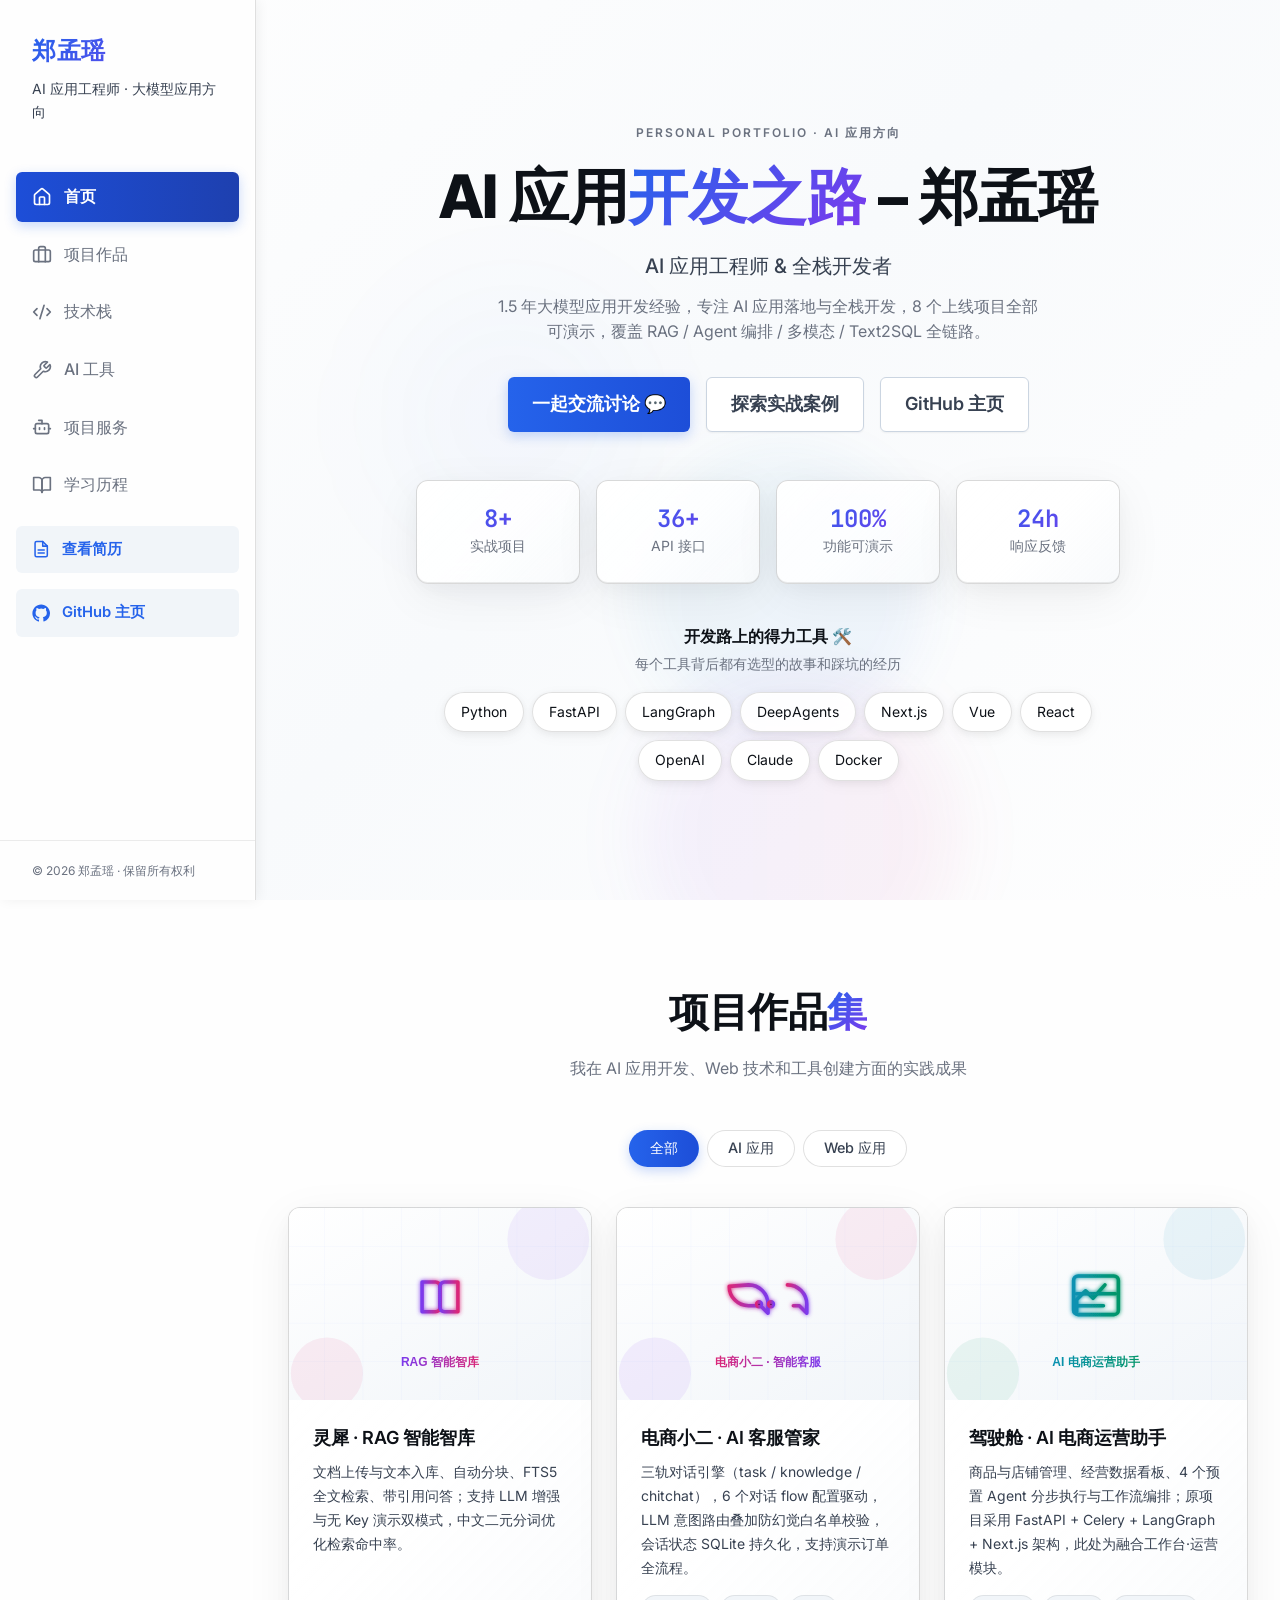
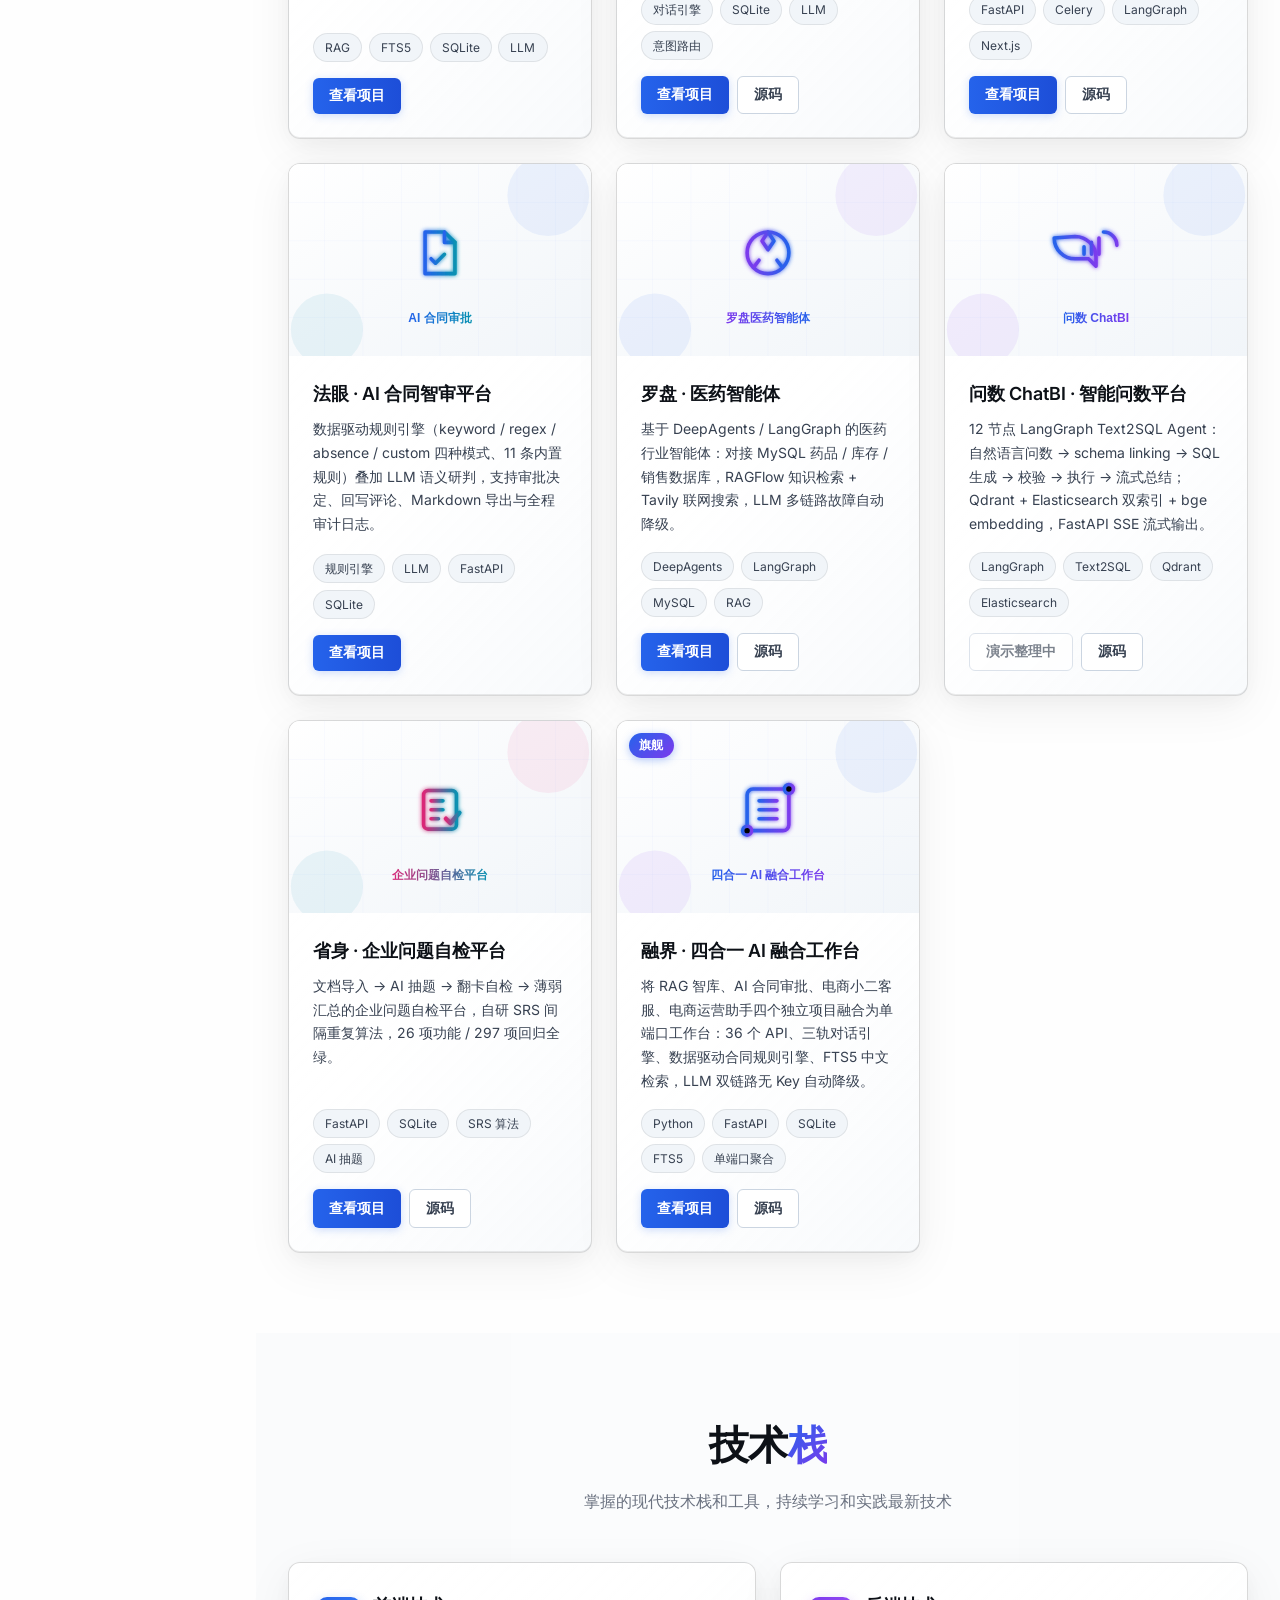
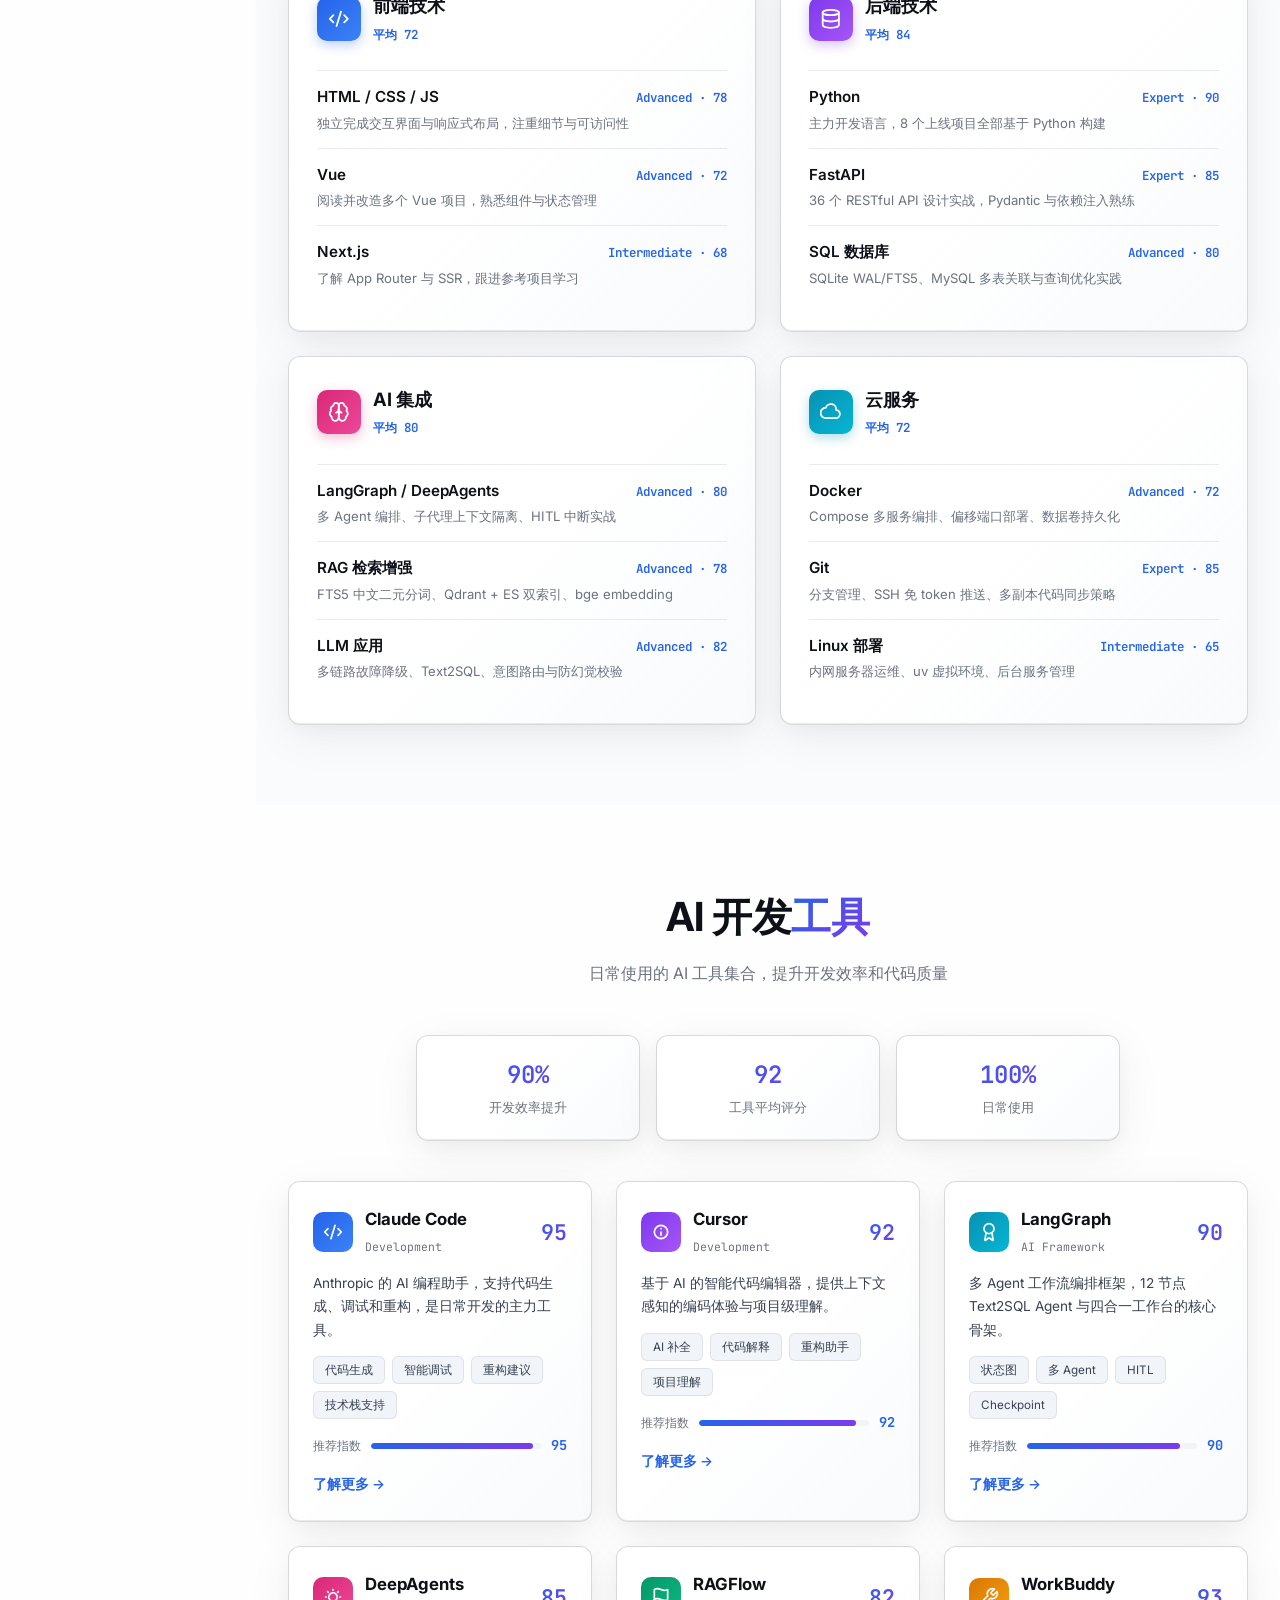
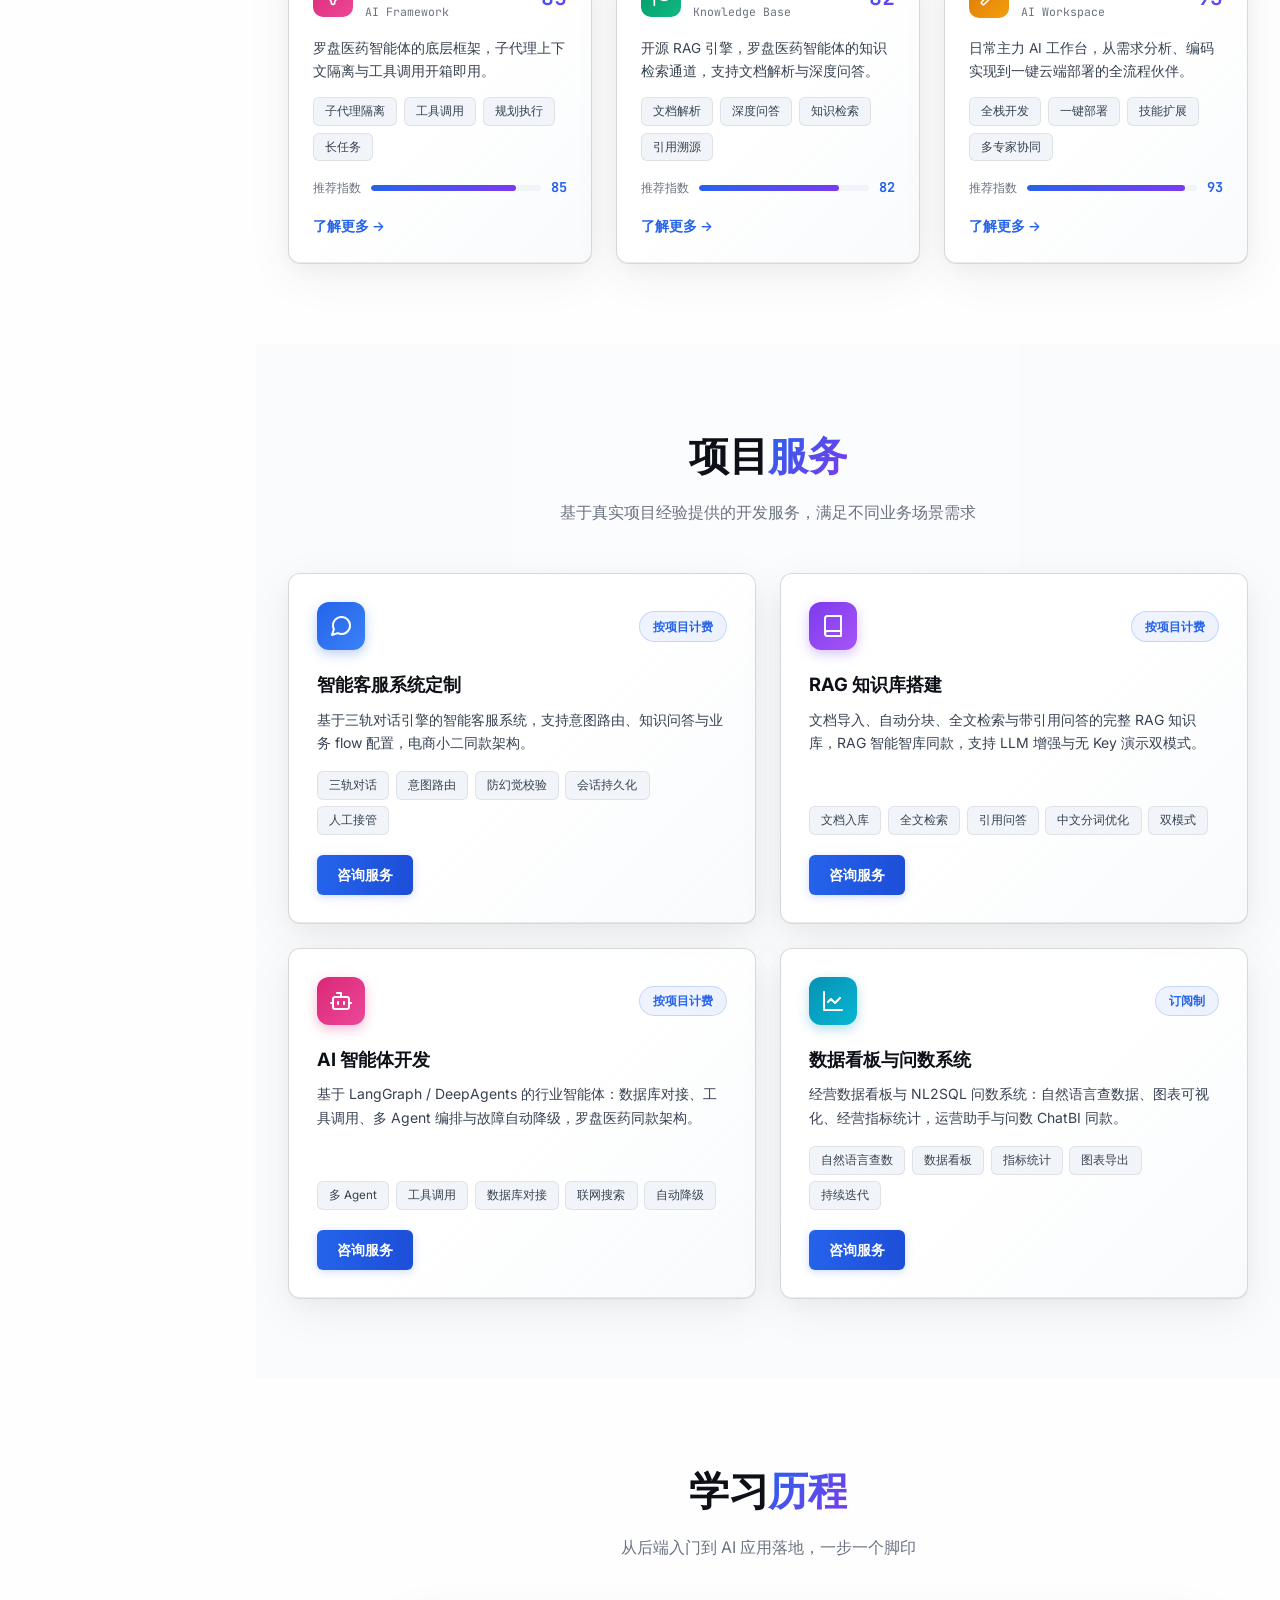
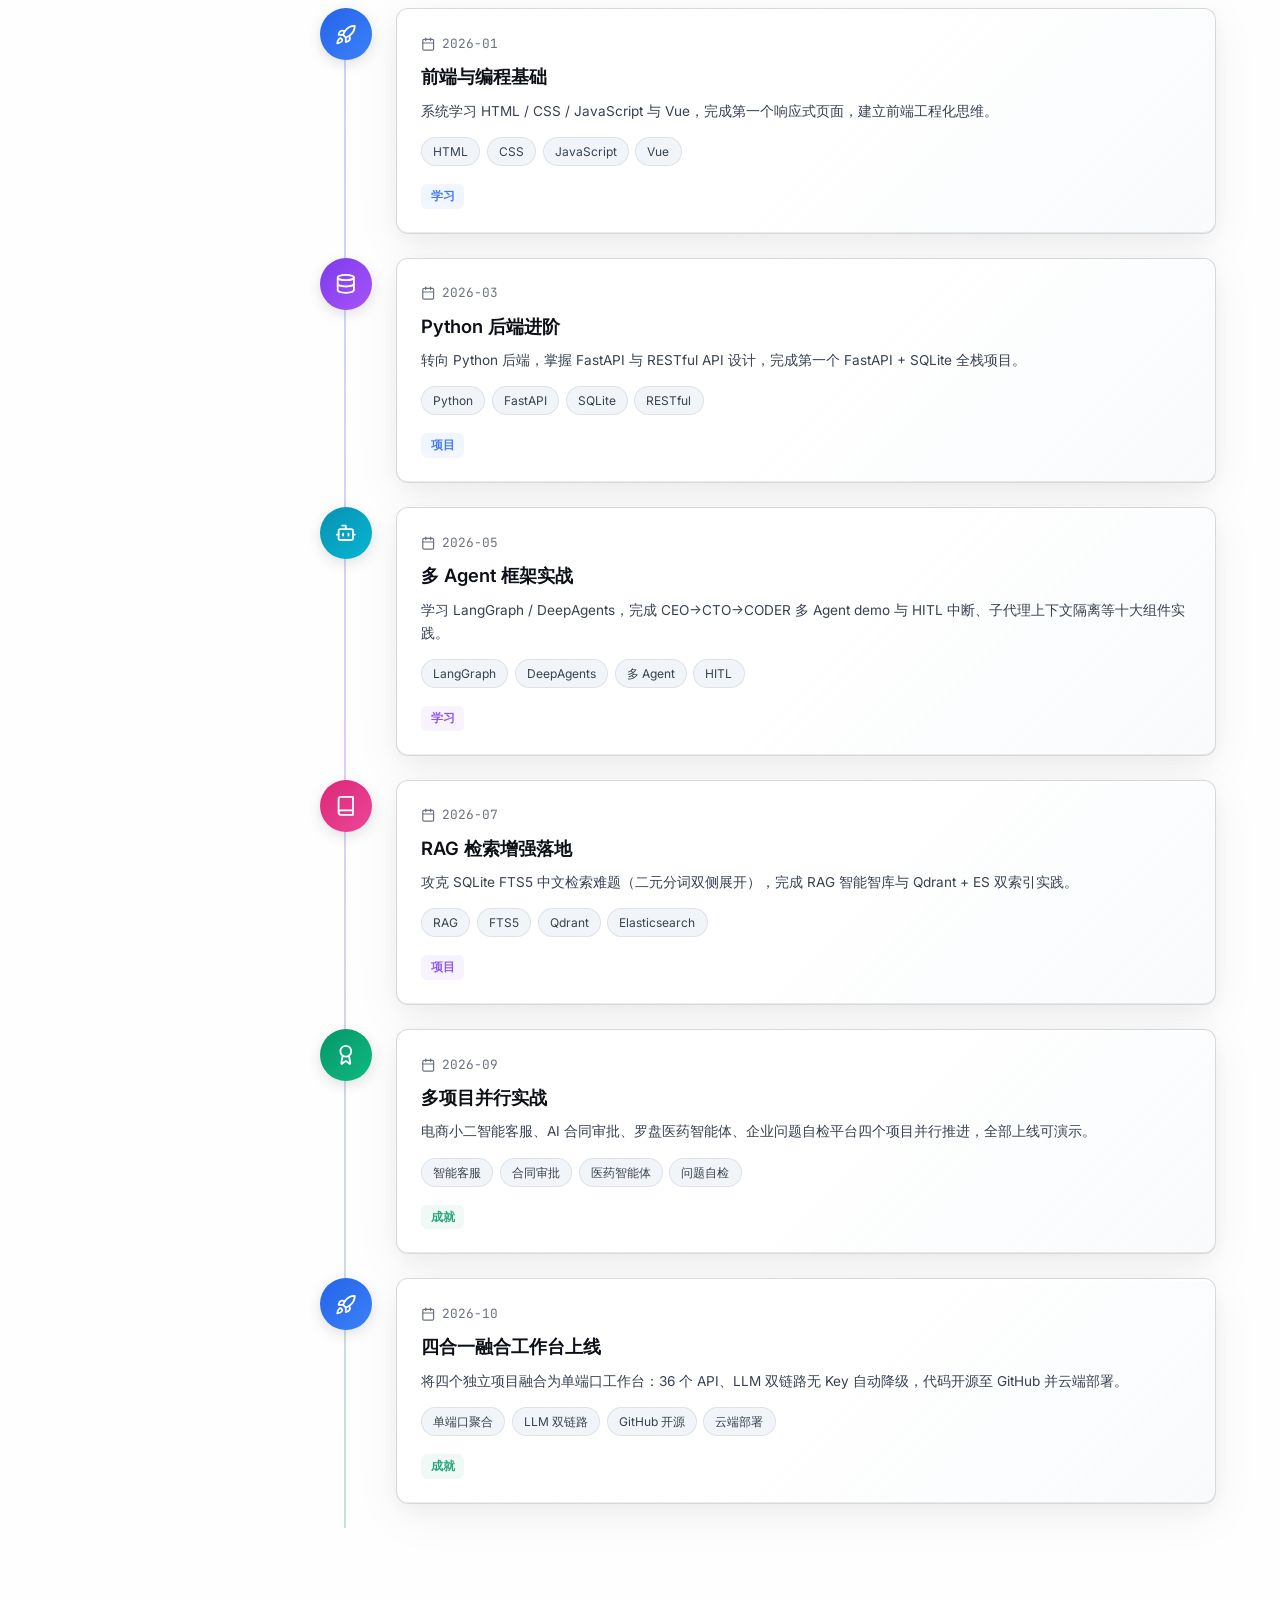
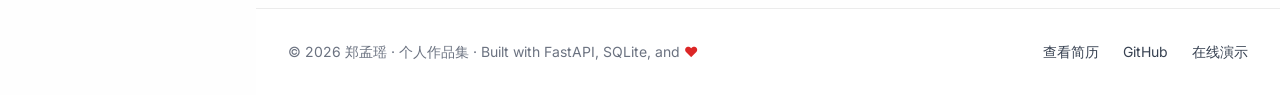
==== portfolio/index.html @ 02c03a36 "feat: 新增 portfolio 个人作品集静态页 - lks0426.com 浅色玻璃拟态风 1:1 复刻: 左侧玻璃侧边栏 + 三级玻璃卡 + 蓝紫渐变 - 8 个项目卡片(用户指定顺序 + " ====
<!DOCTYPE html>
<html lang="zh-CN">
<head>
  <meta charset="UTF-8">
  <meta name="viewport" content="width=device-width, initial-scale=1.0">
  <title>郑孟瑶的个人作品集 | AI 应用开发之路</title>
  <meta name="description" content="郑孟瑶的个人作品集：AI 应用工程师 · 大模型应用方向。RAG 智能智库、AI 客服管家、电商运营助手、合同智审、医药智能体等 8 个上线项目，覆盖 RAG / Agent 编排 / 多模态 / Text2SQL 全链路。">
  <link rel="stylesheet" href="https://fonts.loli.net/css2?family=Inter:wght@400;500;600;700;800&family=JetBrains+Mono:wght@400;600&display=swap">
  <link rel="stylesheet" href="assets/style.css">
</head>
<body>

  <!-- ===== 移动端菜单按钮 ===== -->
  <button class="menu-btn glass-card" id="menuBtn" aria-label="菜单">
    <svg viewBox="0 0 24 24" fill="none" stroke="currentColor" stroke-width="2" stroke-linecap="round"><line x1="4" x2="20" y1="12" y2="12"/><line x1="4" x2="20" y1="6" y2="6"/><line x1="4" x2="20" y1="18" y2="18"/></svg>
  </button>

  <!-- ===== 左侧玻璃侧边栏（参考站 fixed w-64 glass-nav）===== -->
  <aside class="sidebar" id="sidebar">
    <div class="sidebar-head">
      <h1 class="sidebar-logo">郑孟瑶</h1>
      <p class="sidebar-tag">AI 应用工程师 · 大模型应用方向</p>
    </div>
    <nav class="sidebar-nav">
      <ul>
        <li><a href="#home" class="nav-item active">
          <svg viewBox="0 0 24 24" fill="none" stroke="currentColor" stroke-width="2" stroke-linecap="round" stroke-linejoin="round"><path d="M15 21v-8a1 1 0 0 0-1-1h-4a1 1 0 0 0-1 1v8"/><path d="M3 10a2 2 0 0 1 .709-1.528l7-5.999a2 2 0 0 1 2.582 0l7 5.999A2 2 0 0 1 21 10v9a2 2 0 0 1-2 2H5a2 2 0 0 1-2-2z"/></svg>
          <span>首页</span></a></li>
        <li><a href="#projects" class="nav-item">
          <svg viewBox="0 0 24 24" fill="none" stroke="currentColor" stroke-width="2" stroke-linecap="round" stroke-linejoin="round"><path d="M16 20V4a2 2 0 0 0-2-2h-4a2 2 0 0 0-2 2v16"/><rect width="20" height="14" x="2" y="6" rx="2"/></svg>
          <span>项目作品</span></a></li>
        <li><a href="#stack" class="nav-item">
          <svg viewBox="0 0 24 24" fill="none" stroke="currentColor" stroke-width="2" stroke-linecap="round" stroke-linejoin="round"><path d="m18 16 4-4-4-4"/><path d="m6 8-4 4 4 4"/><path d="m14.5 4-5 16"/></svg>
          <span>技术栈</span></a></li>
        <li><a href="#tools" class="nav-item">
          <svg viewBox="0 0 24 24" fill="none" stroke="currentColor" stroke-width="2" stroke-linecap="round" stroke-linejoin="round"><path d="M14.7 6.3a1 1 0 0 0 0 1.4l1.6 1.6a1 1 0 0 0 1.4 0l3.77-3.77a6 6 0 0 1-7.94 7.94l-6.91 6.91a2.12 2.12 0 0 1-3-3l6.91-6.91a6 6 0 0 1 7.94-7.94l-3.76 3.76z"/></svg>
          <span>AI 工具</span></a></li>
        <li><a href="#services" class="nav-item">
          <svg viewBox="0 0 24 24" fill="none" stroke="currentColor" stroke-width="2" stroke-linecap="round" stroke-linejoin="round"><path d="M12 8V4H8"/><rect width="16" height="12" x="4" y="8" rx="2"/><path d="M2 14h2"/><path d="M20 14h2"/><path d="M15 13v2"/><path d="M9 13v2"/></svg>
          <span>项目服务</span></a></li>
        <li><a href="#journey" class="nav-item">
          <svg viewBox="0 0 24 24" fill="none" stroke="currentColor" stroke-width="2" stroke-linecap="round" stroke-linejoin="round"><path d="M2 3h6a4 4 0 0 1 4 4v14a3 3 0 0 0-3-3H2z"/><path d="M22 3h-6a4 4 0 0 0-4 4v14a3 3 0 0 1 3-3h7z"/></svg>
          <span>学习历程</span></a></li>
      </ul>
      <a class="nav-resume" href="resume.html">
        <svg viewBox="0 0 24 24" fill="none" stroke="currentColor" stroke-width="2" stroke-linecap="round" stroke-linejoin="round"><path d="M14 2H6a2 2 0 0 0-2 2v16a2 2 0 0 0 2 2h12a2 2 0 0 0 2-2V8z"/><path d="M14 2v6h6"/><path d="M16 13H8"/><path d="M16 17H8"/></svg>
        <span>查看简历</span>
      </a>
      <a class="nav-resume" href="https://github.com/itzmy-web" target="_blank" rel="noopener">
        <svg viewBox="0 0 24 24" fill="currentColor" stroke="none"><path d="M12 .5C5.65.5.5 5.65.5 12c0 5.08 3.29 9.39 7.86 10.91.58.11.79-.25.79-.55v-2.17c-3.2.7-3.87-1.36-3.87-1.36-.52-1.33-1.28-1.68-1.28-1.68-1.04-.71.08-.7.08-.7 1.15.08 1.76 1.18 1.76 1.18 1.03 1.76 2.7 1.25 3.36.96.1-.75.4-1.25.72-1.54-2.55-.29-5.23-1.28-5.23-5.68 0-1.26.45-2.28 1.18-3.09-.12-.29-.51-1.46.11-3.05 0 0 .96-.31 3.15 1.18a10.9 10.9 0 0 1 5.74 0c2.19-1.49 3.15-1.18 3.15-1.18.62 1.59.23 2.76.11 3.05.73.81 1.18 1.83 1.18 3.09 0 4.41-2.69 5.38-5.25 5.66.41.35.77 1.05.77 2.12v3.14c0 .3.21.67.8.55A11.51 11.51 0 0 0 23.5 12C23.5 5.65 18.35.5 12 .5z"/></svg>
        <span>GitHub 主页</span>
      </a>
    </nav>
    <div class="sidebar-foot">© 2026 郑孟瑶 · 保留所有权利</div>
  </aside>

  <!-- ===== 主内容区 ===== -->
  <main class="main">
    <div class="page-bg"></div>
    <div class="page-orbs">
      <span class="page-orb orb-a"></span>
      <span class="page-orb orb-b"></span>
      <span class="page-orb orb-c"></span>
    </div>

    <!-- ===== Hero ===== -->
    <section class="hero" id="home">
      <div class="hero-inner">
        <p class="hero-badge reveal">PERSONAL PORTFOLIO · AI 应用方向</p>
        <h1 class="hero-title reveal">AI 应用<span class="grad-text">开发之路</span> – 郑孟瑶</h1>
        <h3 class="hero-sub reveal">AI 应用工程师 &amp; 全栈开发者</h3>
        <p class="hero-desc reveal">1.5 年大模型应用开发经验，专注 AI 应用落地与全栈开发，8 个上线项目全部可演示，覆盖 RAG / Agent 编排 / 多模态 / Text2SQL 全链路。</p>
        <div class="hero-cta reveal">
          <a class="btn btn-primary" href="https://wx.mail.qq.com/" target="_blank" rel="noopener">一起交流讨论 💬</a>
          <a class="btn btn-outline" href="#projects">探索实战案例</a>
          <a class="btn btn-outline" href="https://github.com/itzmy-web" target="_blank" rel="noopener">GitHub 主页</a>
        </div>
        <div class="hero-stats reveal">
          <div class="glass-ultra stat-card"><b>8+</b><span>实战项目</span></div>
          <div class="glass-ultra stat-card"><b>36+</b><span>API 接口</span></div>
          <div class="glass-ultra stat-card"><b>100%</b><span>功能可演示</span></div>
          <div class="glass-ultra stat-card"><b>24h</b><span>响应反馈</span></div>
        </div>
        <div class="hero-tools reveal">
          <h4>开发路上的得力工具 🛠️</h4>
          <p>每个工具背后都有选型的故事和踩坑的经历</p>
          <div class="tool-chips">
            <span class="glass-card chip">Python</span><span class="glass-card chip">FastAPI</span>
            <span class="glass-card chip">LangGraph</span><span class="glass-card chip">DeepAgents</span>
            <span class="glass-card chip">Next.js</span><span class="glass-card chip">Vue</span>
            <span class="glass-card chip">React</span><span class="glass-card chip">OpenAI</span>
            <span class="glass-card chip">Claude</span><span class="glass-card chip">Docker</span>
          </div>
        </div>
      </div>
    </section>

    <!-- ===== 项目作品集 ===== -->
    <section class="section" id="projects">
      <div class="section-inner">
        <div class="sec-head reveal">
          <h2>项目作品<span class="grad-text">集</span></h2>
          <p>我在 AI 应用开发、Web 技术和工具创建方面的实践成果</p>
        </div>
        <div class="filter-tabs reveal">
          <button class="filter-tab active" data-filter="all">全部</button>
          <button class="filter-tab" data-filter="ai">AI 应用</button>
          <button class="filter-tab" data-filter="web">Web 应用</button>
        </div>
        <div class="project-grid">
          <article class="glass-ultra project-card reveal" data-cat="ai">
            <div class="p-cover">
              <img src="assets/covers/RAG 智能智库.svg" alt="灵犀 · RAG 智能智库" loading="lazy">
            </div>
            <div class="p-body">
              <h3>灵犀 · RAG 智能智库</h3>
              <p>文档上传与文本入库、自动分块、FTS5 全文检索、带引用问答；支持 LLM 增强与无 Key 演示双模式，中文二元分词优化检索命中率。</p>
              <div class="p-tags"><span>RAG</span><span>FTS5</span><span>SQLite</span><span>LLM</span></div>
              <div class="p-actions">
                <a class="p-btn primary" href="https://fusion-workbench-confirm.app.workbuddy.host/#kb" target="_blank" rel="noopener">查看项目</a>
              </div>
            </div>
          </article>

          <article class="glass-ultra project-card reveal" data-cat="ai">
            <div class="p-cover">
              <img src="assets/covers/电商小二 · 智能客服.svg" alt="电商小二 · AI 客服管家" loading="lazy">
            </div>
            <div class="p-body">
              <h3>电商小二 · AI 客服管家</h3>
              <p>三轨对话引擎（task / knowledge / chitchat），6 个对话 flow 配置驱动，LLM 意图路由叠加防幻觉白名单校验，会话状态 SQLite 持久化，支持演示订单全流程。</p>
              <div class="p-tags"><span>对话引擎</span><span>SQLite</span><span>LLM</span><span>意图路由</span></div>
              <div class="p-actions">
                <a class="p-btn primary" href="https://dianshang-xiaoer-cs.app.workbuddy.host/" target="_blank" rel="noopener">查看项目</a>
                <a class="p-btn ghost" href="https://github.com/itzmy-web/5.dianshang-xiaoer-cs.app" target="_blank" rel="noopener">源码</a>
              </div>
            </div>
          </article>

          <article class="glass-ultra project-card reveal" data-cat="web">
            <div class="p-cover">
              <img src="assets/covers/AI 电商运营助手.svg" alt="驾驶舱 · AI 电商运营助手" loading="lazy">
            </div>
            <div class="p-body">
              <h3>驾驶舱 · AI 电商运营助手</h3>
              <p>商品与店铺管理、经营数据看板、4 个预置 Agent 分步执行与工作流编排；原项目采用 FastAPI + Celery + LangGraph + Next.js 架构，此处为融合工作台·运营模块。</p>
              <div class="p-tags"><span>FastAPI</span><span>Celery</span><span>LangGraph</span><span>Next.js</span></div>
              <div class="p-actions">
                <a class="p-btn primary" href="https://fusion-workbench-confirm.app.workbuddy.host/#ops" target="_blank" rel="noopener">查看项目</a>
                <a class="p-btn ghost" href="https://github.com/itzmy-web/7.ecommerce-assistant-demo.app" target="_blank" rel="noopener">源码</a>
              </div>
            </div>
          </article>

          <article class="glass-ultra project-card reveal" data-cat="ai">
            <div class="p-cover">
              <img src="assets/covers/AI 合同审批.svg" alt="法眼 · AI 合同智审平台" loading="lazy">
            </div>
            <div class="p-body">
              <h3>法眼 · AI 合同智审平台</h3>
              <p>数据驱动规则引擎（keyword / regex / absence / custom 四种模式、11 条内置规则）叠加 LLM 语义研判，支持审批决定、回写评论、Markdown 导出与全程审计日志。</p>
              <div class="p-tags"><span>规则引擎</span><span>LLM</span><span>FastAPI</span><span>SQLite</span></div>
              <div class="p-actions">
                <a class="p-btn primary" href="https://fusion-workbench-confirm.app.workbuddy.host/#contract" target="_blank" rel="noopener">查看项目</a>
              </div>
            </div>
          </article>

          <article class="glass-ultra project-card reveal" data-cat="ai">
            <div class="p-cover">
              <img src="assets/covers/罗盘医药智能体.svg" alt="罗盘 · 医药智能体" loading="lazy">
            </div>
            <div class="p-body">
              <h3>罗盘 · 医药智能体</h3>
              <p>基于 DeepAgents / LangGraph 的医药行业智能体：对接 MySQL 药品 / 库存 / 销售数据库，RAGFlow 知识检索 + Tavily 联网搜索，LLM 多链路故障自动降级。</p>
              <div class="p-tags"><span>DeepAgents</span><span>LangGraph</span><span>MySQL</span><span>RAG</span></div>
              <div class="p-actions">
                <a class="p-btn primary" href="https://compass-pharma-agent.app.workbuddy.host/" target="_blank" rel="noopener">查看项目</a>
                <a class="p-btn ghost" href="https://github.com/itzmy-web/6.compass-pharma-cloud" target="_blank" rel="noopener">源码</a>
              </div>
            </div>
          </article>

          <article class="glass-ultra project-card reveal" data-cat="ai">
            <div class="p-cover">
              <img src="assets/covers/问数 ChatBI.svg" alt="问数 ChatBI · 智能问数平台" loading="lazy">
            </div>
            <div class="p-body">
              <h3>问数 ChatBI · 智能问数平台</h3>
              <p>12 节点 LangGraph Text2SQL Agent：自然语言问数 → schema linking → SQL 生成 → 校验 → 执行 → 流式总结；Qdrant + Elasticsearch 双索引 + bge embedding，FastAPI SSE 流式输出。</p>
              <div class="p-tags"><span>LangGraph</span><span>Text2SQL</span><span>Qdrant</span><span>Elasticsearch</span></div>
              <div class="p-actions">
                <span class="p-btn ghost p-btn-disabled">演示整理中</span>
                <a class="p-btn ghost" href="https://github.com/itzmy-web/4.wenshu-chatbi-cloud.app" target="_blank" rel="noopener">源码</a>
              </div>
            </div>
          </article>

          <article class="glass-ultra project-card reveal" data-cat="ai">
            <div class="p-cover">
              <img src="assets/covers/企业问题自检平台.svg" alt="省身 · 企业问题自检平台" loading="lazy">
            </div>
            <div class="p-body">
              <h3>省身 · 企业问题自检平台</h3>
              <p>文档导入 → AI 抽题 → 翻卡自检 → 薄弱汇总的企业问题自检平台，自研 SRS 间隔重复算法，26 项功能 / 297 项回归全绿。</p>
              <div class="p-tags"><span>FastAPI</span><span>SQLite</span><span>SRS 算法</span><span>AI 抽题</span></div>
              <div class="p-actions">
                <a class="p-btn primary" href="https://question-self-check.app.workbuddy.host/" target="_blank" rel="noopener">查看项目</a>
                <a class="p-btn ghost" href="https://github.com/itzmy-web/2.question-self-check" target="_blank" rel="noopener">源码</a>
              </div>
            </div>
          </article>

          <article class="glass-ultra project-card reveal" data-cat="ai">
            <div class="p-cover">
              <img src="assets/covers/四合一 AI 融合工作台.svg" alt="融界 · 四合一 AI 融合工作台" loading="lazy">
              <span class="p-flag">旗舰</span>
            </div>
            <div class="p-body">
              <h3>融界 · 四合一 AI 融合工作台</h3>
              <p>将 RAG 智库、AI 合同审批、电商小二客服、电商运营助手四个独立项目融合为单端口工作台：36 个 API、三轨对话引擎、数据驱动合同规则引擎、FTS5 中文检索，LLM 双链路无 Key 自动降级。</p>
              <div class="p-tags"><span>Python</span><span>FastAPI</span><span>SQLite</span><span>FTS5</span><span>单端口聚合</span></div>
              <div class="p-actions">
                <a class="p-btn primary" href="https://fusion-workbench-confirm.app.workbuddy.host/" target="_blank" rel="noopener">查看项目</a>
                <a class="p-btn ghost" href="https://github.com/itzmy-web/8.ai-demo" target="_blank" rel="noopener">源码</a>
              </div>
            </div>
          </article>
        </div>
      </div>
    </section>

    <!-- ===== 技术栈 ===== -->
    <section class="section section-alt" id="stack">
      <div class="section-inner">
        <div class="sec-head reveal">
          <h2>技术<span class="grad-text">栈</span></h2>
          <p>掌握的现代技术栈和工具，持续学习和实践最新技术</p>
        </div>
        <div class="stack-grid">
          <div class="glass-ultra stack-card reveal">
            <div class="stack-head">
              <div class="stack-icon si-blue">
                <svg viewBox="0 0 24 24" fill="none" stroke="currentColor" stroke-width="2" stroke-linecap="round" stroke-linejoin="round"><path d="m18 16 4-4-4-4"/><path d="m6 8-4 4 4 4"/><path d="m14.5 4-5 16"/></svg>
              </div>
              <div>
                <h3>前端技术</h3>
                <span class="stack-avg">平均 72</span>
              </div>
            </div>
            <div class="skill-row"><div class="skill-info"><span class="skill-name">HTML / CSS / JS</span><span class="skill-level">Advanced · 78</span></div><p>独立完成交互界面与响应式布局，注重细节与可访问性</p></div>
            <div class="skill-row"><div class="skill-info"><span class="skill-name">Vue</span><span class="skill-level">Advanced · 72</span></div><p>阅读并改造多个 Vue 项目，熟悉组件与状态管理</p></div>
            <div class="skill-row"><div class="skill-info"><span class="skill-name">Next.js</span><span class="skill-level">Intermediate · 68</span></div><p>了解 App Router 与 SSR，跟进参考项目学习</p></div>
          </div>

          <div class="glass-ultra stack-card reveal">
            <div class="stack-head">
              <div class="stack-icon si-purple">
                <svg viewBox="0 0 24 24" fill="none" stroke="currentColor" stroke-width="2" stroke-linecap="round" stroke-linejoin="round"><ellipse cx="12" cy="5" rx="9" ry="3"/><path d="M3 5v14a9 3 0 0 0 18 0V5"/><path d="M3 12a9 3 0 0 0 18 0"/></svg>
              </div>
              <div>
                <h3>后端技术</h3>
                <span class="stack-avg">平均 84</span>
              </div>
            </div>
            <div class="skill-row"><div class="skill-info"><span class="skill-name">Python</span><span class="skill-level">Expert · 90</span></div><p>主力开发语言，8 个上线项目全部基于 Python 构建</p></div>
            <div class="skill-row"><div class="skill-info"><span class="skill-name">FastAPI</span><span class="skill-level">Expert · 85</span></div><p>36 个 RESTful API 设计实战，Pydantic 与依赖注入熟练</p></div>
            <div class="skill-row"><div class="skill-info"><span class="skill-name">SQL 数据库</span><span class="skill-level">Advanced · 80</span></div><p>SQLite WAL/FTS5、MySQL 多表关联与查询优化实践</p></div>
          </div>

          <div class="glass-ultra stack-card reveal">
            <div class="stack-head">
              <div class="stack-icon si-pink">
                <svg viewBox="0 0 24 24" fill="none" stroke="currentColor" stroke-width="2" stroke-linecap="round" stroke-linejoin="round"><path d="M12 5a3 3 0 1 0-5.997.125 4 4 0 0 0-2.526 5.77 4 4 0 0 0 .556 6.588A4 4 0 1 0 12 18Z"/><path d="M12 5a3 3 0 1 1 5.997.125 4 4 0 0 1 2.526 5.77 4 4 0 0 1-.556 6.588A4 4 0 1 1 12 18Z"/><path d="M15 13a4.5 4.5 0 0 1-3-4 4.5 4.5 0 0 1-3 4"/></svg>
              </div>
              <div>
                <h3>AI 集成</h3>
                <span class="stack-avg">平均 80</span>
              </div>
            </div>
            <div class="skill-row"><div class="skill-info"><span class="skill-name">LangGraph / DeepAgents</span><span class="skill-level">Advanced · 80</span></div><p>多 Agent 编排、子代理上下文隔离、HITL 中断实战</p></div>
            <div class="skill-row"><div class="skill-info"><span class="skill-name">RAG 检索增强</span><span class="skill-level">Advanced · 78</span></div><p>FTS5 中文二元分词、Qdrant + ES 双索引、bge embedding</p></div>
            <div class="skill-row"><div class="skill-info"><span class="skill-name">LLM 应用</span><span class="skill-level">Advanced · 82</span></div><p>多链路故障降级、Text2SQL、意图路由与防幻觉校验</p></div>
          </div>

          <div class="glass-ultra stack-card reveal">
            <div class="stack-head">
              <div class="stack-icon si-cyan">
                <svg viewBox="0 0 24 24" fill="none" stroke="currentColor" stroke-width="2" stroke-linecap="round" stroke-linejoin="round"><path d="M17.5 19a4.5 4.5 0 0 0 .5-8.98 6 6 0 0 0-11.65-2.5A4.5 4.5 0 0 0 6.5 19z"/></svg>
              </div>
              <div>
                <h3>云服务</h3>
                <span class="stack-avg">平均 72</span>
              </div>
            </div>
            <div class="skill-row"><div class="skill-info"><span class="skill-name">Docker</span><span class="skill-level">Advanced · 72</span></div><p>Compose 多服务编排、偏移端口部署、数据卷持久化</p></div>
            <div class="skill-row"><div class="skill-info"><span class="skill-name">Git</span><span class="skill-level">Expert · 85</span></div><p>分支管理、SSH 免 token 推送、多副本代码同步策略</p></div>
            <div class="skill-row"><div class="skill-info"><span class="skill-name">Linux 部署</span><span class="skill-level">Intermediate · 65</span></div><p>内网服务器运维、uv 虚拟环境、后台服务管理</p></div>
          </div>
        </div>
      </div>
    </section>

    <!-- ===== AI 开发工具 ===== -->
    <section class="section" id="tools">
      <div class="section-inner">
        <div class="sec-head reveal">
          <h2>AI 开发<span class="grad-text">工具</span></h2>
          <p>日常使用的 AI 工具集合，提升开发效率和代码质量</p>
        </div>
        <div class="tool-stats reveal">
          <div class="glass-ultra tool-stat"><b>90%</b><span>开发效率提升</span></div>
          <div class="glass-ultra tool-stat"><b>92</b><span>工具平均评分</span></div>
          <div class="glass-ultra tool-stat"><b>100%</b><span>日常使用</span></div>
        </div>
        <div class="tool-grid">
          <div class="glass-ultra tool-card reveal">
            <div class="tool-top">
              <div class="tool-icon ti-blue"><svg viewBox="0 0 24 24" fill="none" stroke="currentColor" stroke-width="2" stroke-linecap="round" stroke-linejoin="round"><path d="m18 16 4-4-4-4"/><path d="m6 8-4 4 4 4"/><path d="m14.5 4-5 16"/></svg></div>
              <div class="tool-title">
                <h3>Claude Code</h3>
                <span class="tool-cat">Development</span>
              </div>
              <span class="tool-rating">95</span>
            </div>
            <p>Anthropic 的 AI 编程助手，支持代码生成、调试和重构，是日常开发的主力工具。</p>
            <div class="tool-features"><span>代码生成</span><span>智能调试</span><span>重构建议</span><span>技术栈支持</span></div>
            <div class="tool-rec"><span>推荐指数</span><div class="rec-bar"><i style="--w:95%"></i></div><b>95</b></div>
            <a class="tool-more" href="https://claude.com/claude-code" target="_blank" rel="noopener">了解更多 →</a>
          </div>

          <div class="glass-ultra tool-card reveal">
            <div class="tool-top">
              <div class="tool-icon ti-purple"><svg viewBox="0 0 24 24" fill="none" stroke="currentColor" stroke-width="2" stroke-linecap="round" stroke-linejoin="round"><path d="M12 20a8 8 0 1 0 0-16 8 8 0 0 0 0 16z"/><path d="M12 16v-4"/><path d="M12 8h.01"/></svg></div>
              <div class="tool-title">
                <h3>Cursor</h3>
                <span class="tool-cat">Development</span>
              </div>
              <span class="tool-rating">92</span>
            </div>
            <p>基于 AI 的智能代码编辑器，提供上下文感知的编码体验与项目级理解。</p>
            <div class="tool-features"><span>AI 补全</span><span>代码解释</span><span>重构助手</span><span>项目理解</span></div>
            <div class="tool-rec"><span>推荐指数</span><div class="rec-bar"><i style="--w:92%"></i></div><b>92</b></div>
            <a class="tool-more" href="https://cursor.com" target="_blank" rel="noopener">了解更多 →</a>
          </div>

          <div class="glass-ultra tool-card reveal">
            <div class="tool-top">
              <div class="tool-icon ti-cyan"><svg viewBox="0 0 24 24" fill="none" stroke="currentColor" stroke-width="2" stroke-linecap="round" stroke-linejoin="round"><circle cx="12" cy="8" r="6"/><path d="M15.477 12.89 17 21.416a.5.5 0 0 1-.81.47l-3.58-2.687a1 1 0 0 0-1.197 0l-3.586 2.686a.5.5 0 0 1-.81-.469l1.514-8.526"/></svg></div>
              <div class="tool-title">
                <h3>LangGraph</h3>
                <span class="tool-cat">AI Framework</span>
              </div>
              <span class="tool-rating">90</span>
            </div>
            <p>多 Agent 工作流编排框架，12 节点 Text2SQL Agent 与四合一工作台的核心骨架。</p>
            <div class="tool-features"><span>状态图</span><span>多 Agent</span><span>HITL</span><span>Checkpoint</span></div>
            <div class="tool-rec"><span>推荐指数</span><div class="rec-bar"><i style="--w:90%"></i></div><b>90</b></div>
            <a class="tool-more" href="https://langchain-ai.github.io/langgraph/" target="_blank" rel="noopener">了解更多 →</a>
          </div>

          <div class="glass-ultra tool-card reveal">
            <div class="tool-top">
              <div class="tool-icon ti-pink"><svg viewBox="0 0 24 24" fill="none" stroke="currentColor" stroke-width="2" stroke-linecap="round" stroke-linejoin="round"><path d="M12 3v1m6.364 1.636-.707.707M21 12h-1M4 12H3m3.343-5.657-.707-.707m2.828 9.9a5 5 0 1 1 7.072 0l-.548.547A3.374 3.374 0 0 0 14 18.469V19a2 2 0 1 1-4 0v-.531c0-.895-.356-1.754-.988-2.386z"/></svg></div>
              <div class="tool-title">
                <h3>DeepAgents</h3>
                <span class="tool-cat">AI Framework</span>
              </div>
              <span class="tool-rating">85</span>
            </div>
            <p>罗盘医药智能体的底层框架，子代理上下文隔离与工具调用开箱即用。</p>
            <div class="tool-features"><span>子代理隔离</span><span>工具调用</span><span>规划执行</span><span>长任务</span></div>
            <div class="tool-rec"><span>推荐指数</span><div class="rec-bar"><i style="--w:85%"></i></div><b>85</b></div>
            <a class="tool-more" href="https://github.com/langchain-ai/deepagents" target="_blank" rel="noopener">了解更多 →</a>
          </div>

          <div class="glass-ultra tool-card reveal">
            <div class="tool-top">
              <div class="tool-icon ti-emerald"><svg viewBox="0 0 24 24" fill="none" stroke="currentColor" stroke-width="2" stroke-linecap="round" stroke-linejoin="round"><path d="M4 15s1-1 4-1 5 2 8 2 4-1 4-1V3s-1 1-4 1-5-2-8-2-4 1-4 1z"/><line x1="4" x2="4" y1="22" y2="15"/></svg></div>
              <div class="tool-title">
                <h3>RAGFlow</h3>
                <span class="tool-cat">Knowledge Base</span>
              </div>
              <span class="tool-rating">82</span>
            </div>
            <p>开源 RAG 引擎，罗盘医药智能体的知识检索通道，支持文档解析与深度问答。</p>
            <div class="tool-features"><span>文档解析</span><span>深度问答</span><span>知识检索</span><span>引用溯源</span></div>
            <div class="tool-rec"><span>推荐指数</span><div class="rec-bar"><i style="--w:82%"></i></div><b>82</b></div>
            <a class="tool-more" href="https://ragflow.io" target="_blank" rel="noopener">了解更多 →</a>
          </div>

          <div class="glass-ultra tool-card reveal">
            <div class="tool-top">
              <div class="tool-icon ti-orange"><svg viewBox="0 0 24 24" fill="none" stroke="currentColor" stroke-width="2" stroke-linecap="round" stroke-linejoin="round"><path d="M14.7 6.3a1 1 0 0 0 0 1.4l1.6 1.6a1 1 0 0 0 1.4 0l3.77-3.77a6 6 0 0 1-7.94 7.94l-6.91 6.91a2.12 2.12 0 0 1-3-3l6.91-6.91a6 6 0 0 1 7.94-7.94l-3.76 3.76z"/></svg></div>
              <div class="tool-title">
                <h3>WorkBuddy</h3>
                <span class="tool-cat">AI Workspace</span>
              </div>
              <span class="tool-rating">93</span>
            </div>
            <p>日常主力 AI 工作台，从需求分析、编码实现到一键云端部署的全流程伙伴。</p>
            <div class="tool-features"><span>全栈开发</span><span>一键部署</span><span>技能扩展</span><span>多专家协同</span></div>
            <div class="tool-rec"><span>推荐指数</span><div class="rec-bar"><i style="--w:93%"></i></div><b>93</b></div>
            <a class="tool-more" href="https://www.workbuddy.cn" target="_blank" rel="noopener">了解更多 →</a>
          </div>
        </div>
      </div>
    </section>

    <!-- ===== 项目服务 ===== -->
    <section class="section section-alt" id="services">
      <div class="section-inner">
        <div class="sec-head reveal">
          <h2>项目<span class="grad-text">服务</span></h2>
          <p>基于真实项目经验提供的开发服务，满足不同业务场景需求</p>
        </div>
        <div class="service-grid">
          <div class="glass-ultra service-card reveal">
            <div class="service-top">
              <div class="service-icon si-blue">
                <svg viewBox="0 0 24 24" fill="none" stroke="currentColor" stroke-width="2" stroke-linecap="round" stroke-linejoin="round"><path d="M21 11.5a8.38 8.38 0 0 1-.9 3.8 8.5 8.5 0 0 1-7.6 4.7 8.38 8.38 0 0 1-3.8-.9L3 21l1.9-5.7a8.38 8.38 0 0 1-.9-3.8 8.5 8.5 0 0 1 4.7-7.6 8.38 8.38 0 0 1 3.8-.9h.5a8.48 8.48 0 0 1 8 8v.5z"/></svg>
              </div>
              <span class="service-price">按项目计费</span>
            </div>
            <h3>智能客服系统定制</h3>
            <p>基于三轨对话引擎的智能客服系统，支持意图路由、知识问答与业务 flow 配置，电商小二同款架构。</p>
            <div class="service-features"><span>三轨对话</span><span>意图路由</span><span>防幻觉校验</span><span>会话持久化</span><span>人工接管</span></div>
            <a class="service-btn" href="https://wx.mail.qq.com/" target="_blank" rel="noopener">咨询服务</a>
          </div>

          <div class="glass-ultra service-card reveal">
            <div class="service-top">
              <div class="service-icon si-purple">
                <svg viewBox="0 0 24 24" fill="none" stroke="currentColor" stroke-width="2" stroke-linecap="round" stroke-linejoin="round"><path d="M4 19.5v-15A2.5 2.5 0 0 1 6.5 2H20v20H6.5a2.5 2.5 0 0 1 0-5H20"/></svg>
              </div>
              <span class="service-price">按项目计费</span>
            </div>
            <h3>RAG 知识库搭建</h3>
            <p>文档导入、自动分块、全文检索与带引用问答的完整 RAG 知识库，RAG 智能智库同款，支持 LLM 增强与无 Key 演示双模式。</p>
            <div class="service-features"><span>文档入库</span><span>全文检索</span><span>引用问答</span><span>中文分词优化</span><span>双模式</span></div>
            <a class="service-btn" href="https://wx.mail.qq.com/" target="_blank" rel="noopener">咨询服务</a>
          </div>

          <div class="glass-ultra service-card reveal">
            <div class="service-top">
              <div class="service-icon si-pink">
                <svg viewBox="0 0 24 24" fill="none" stroke="currentColor" stroke-width="2" stroke-linecap="round" stroke-linejoin="round"><path d="M12 8V4H8"/><rect width="16" height="12" x="4" y="8" rx="2"/><path d="M2 14h2"/><path d="M20 14h2"/><path d="M15 13v2"/><path d="M9 13v2"/></svg>
              </div>
              <span class="service-price">按项目计费</span>
            </div>
            <h3>AI 智能体开发</h3>
            <p>基于 LangGraph / DeepAgents 的行业智能体：数据库对接、工具调用、多 Agent 编排与故障自动降级，罗盘医药同款架构。</p>
            <div class="service-features"><span>多 Agent</span><span>工具调用</span><span>数据库对接</span><span>联网搜索</span><span>自动降级</span></div>
            <a class="service-btn" href="https://wx.mail.qq.com/" target="_blank" rel="noopener">咨询服务</a>
          </div>

          <div class="glass-ultra service-card reveal">
            <div class="service-top">
              <div class="service-icon si-cyan">
                <svg viewBox="0 0 24 24" fill="none" stroke="currentColor" stroke-width="2" stroke-linecap="round" stroke-linejoin="round"><path d="M3 3v18h18"/><path d="m19 9-5 5-4-4-3 3"/></svg>
              </div>
              <span class="service-price">订阅制</span>
            </div>
            <h3>数据看板与问数系统</h3>
            <p>经营数据看板与 NL2SQL 问数系统：自然语言查数据、图表可视化、经营指标统计，运营助手与问数 ChatBI 同款。</p>
            <div class="service-features"><span>自然语言查数</span><span>数据看板</span><span>指标统计</span><span>图表导出</span><span>持续迭代</span></div>
            <a class="service-btn" href="https://wx.mail.qq.com/" target="_blank" rel="noopener">咨询服务</a>
          </div>
        </div>
      </div>
    </section>

    <!-- ===== 学习历程 ===== -->
    <section class="section" id="journey">
      <div class="section-inner">
        <div class="sec-head reveal">
          <h2>学习<span class="grad-text">历程</span></h2>
          <p>从后端入门到 AI 应用落地，一步一个脚印</p>
        </div>
        <div class="timeline">
          <div class="tl-item reveal">
            <div class="tl-icon ti-blue"><svg viewBox="0 0 24 24" fill="none" stroke="currentColor" stroke-width="2" stroke-linecap="round" stroke-linejoin="round"><path d="M4.5 16.5c-1.5 1.26-2 5-2 5s3.74-.5 5-2c.71-.84.7-2.13-.09-2.91a2.18 2.18 0 0 0-2.91-.09z"/><path d="m12 15-3-3a22 22 0 0 1 2-3.95A12.88 12.88 0 0 1 22 2c0 2.72-.78 7.5-6 11a22.35 22.35 0 0 1-4 2z"/><path d="M9 12H4s.55-3.03 2-4c1.62-1.08 5 0 5 0"/><path d="M12 15v5s3.03-.55 4-2c1.08-1.62 0-5 0-5"/></svg></div>
            <div class="glass-ultra tl-card">
              <div class="tl-date"><svg viewBox="0 0 24 24" fill="none" stroke="currentColor" stroke-width="2" stroke-linecap="round" stroke-linejoin="round"><path d="M8 2v4"/><path d="M16 2v4"/><rect width="18" height="18" x="3" y="4" rx="2"/><path d="M3 10h18"/></svg>2026-01</div>
              <h3>前端与编程基础</h3>
              <p>系统学习 HTML / CSS / JavaScript 与 Vue，完成第一个响应式页面，建立前端工程化思维。</p>
              <div class="p-tags"><span>HTML</span><span>CSS</span><span>JavaScript</span><span>Vue</span></div>
              <span class="tl-badge tl-badge-blue">学习</span>
            </div>
          </div>

          <div class="tl-item reveal">
            <div class="tl-icon ti-purple"><svg viewBox="0 0 24 24" fill="none" stroke="currentColor" stroke-width="2" stroke-linecap="round" stroke-linejoin="round"><ellipse cx="12" cy="5" rx="9" ry="3"/><path d="M3 5v14a9 3 0 0 0 18 0V5"/><path d="M3 12a9 3 0 0 0 18 0"/></svg></div>
            <div class="glass-ultra tl-card">
              <div class="tl-date"><svg viewBox="0 0 24 24" fill="none" stroke="currentColor" stroke-width="2" stroke-linecap="round" stroke-linejoin="round"><path d="M8 2v4"/><path d="M16 2v4"/><rect width="18" height="18" x="3" y="4" rx="2"/><path d="M3 10h18"/></svg>2026-03</div>
              <h3>Python 后端进阶</h3>
              <p>转向 Python 后端，掌握 FastAPI 与 RESTful API 设计，完成第一个 FastAPI + SQLite 全栈项目。</p>
              <div class="p-tags"><span>Python</span><span>FastAPI</span><span>SQLite</span><span>RESTful</span></div>
              <span class="tl-badge tl-badge-blue">项目</span>
            </div>
          </div>

          <div class="tl-item reveal">
            <div class="tl-icon ti-cyan"><svg viewBox="0 0 24 24" fill="none" stroke="currentColor" stroke-width="2" stroke-linecap="round" stroke-linejoin="round"><path d="M12 8V4H8"/><rect width="16" height="12" x="4" y="8" rx="2"/><path d="M2 14h2"/><path d="M20 14h2"/><path d="M15 13v2"/><path d="M9 13v2"/></svg></div>
            <div class="glass-ultra tl-card">
              <div class="tl-date"><svg viewBox="0 0 24 24" fill="none" stroke="currentColor" stroke-width="2" stroke-linecap="round" stroke-linejoin="round"><path d="M8 2v4"/><path d="M16 2v4"/><rect width="18" height="18" x="3" y="4" rx="2"/><path d="M3 10h18"/></svg>2026-05</div>
              <h3>多 Agent 框架实战</h3>
              <p>学习 LangGraph / DeepAgents，完成 CEO→CTO→CODER 多 Agent demo 与 HITL 中断、子代理上下文隔离等十大组件实践。</p>
              <div class="p-tags"><span>LangGraph</span><span>DeepAgents</span><span>多 Agent</span><span>HITL</span></div>
              <span class="tl-badge tl-badge-purple">学习</span>
            </div>
          </div>

          <div class="tl-item reveal">
            <div class="tl-icon ti-pink"><svg viewBox="0 0 24 24" fill="none" stroke="currentColor" stroke-width="2" stroke-linecap="round" stroke-linejoin="round"><path d="M4 19.5v-15A2.5 2.5 0 0 1 6.5 2H20v20H6.5a2.5 2.5 0 0 1 0-5H20"/></svg></div>
            <div class="glass-ultra tl-card">
              <div class="tl-date"><svg viewBox="0 0 24 24" fill="none" stroke="currentColor" stroke-width="2" stroke-linecap="round" stroke-linejoin="round"><path d="M8 2v4"/><path d="M16 2v4"/><rect width="18" height="18" x="3" y="4" rx="2"/><path d="M3 10h18"/></svg>2026-07</div>
              <h3>RAG 检索增强落地</h3>
              <p>攻克 SQLite FTS5 中文检索难题（二元分词双侧展开），完成 RAG 智能智库与 Qdrant + ES 双索引实践。</p>
              <div class="p-tags"><span>RAG</span><span>FTS5</span><span>Qdrant</span><span>Elasticsearch</span></div>
              <span class="tl-badge tl-badge-purple">项目</span>
            </div>
          </div>

          <div class="tl-item reveal">
            <div class="tl-icon ti-emerald"><svg viewBox="0 0 24 24" fill="none" stroke="currentColor" stroke-width="2" stroke-linecap="round" stroke-linejoin="round"><path d="m15.477 12.89 1.515 8.526a.5.5 0 0 1-.81.47l-3.58-2.687a1 1 0 0 0-1.197 0l-3.586 2.686a.5.5 0 0 1-.81-.469l1.514-8.526"/><circle cx="12" cy="8" r="6"/></svg></div>
            <div class="glass-ultra tl-card">
              <div class="tl-date"><svg viewBox="0 0 24 24" fill="none" stroke="currentColor" stroke-width="2" stroke-linecap="round" stroke-linejoin="round"><path d="M8 2v4"/><path d="M16 2v4"/><rect width="18" height="18" x="3" y="4" rx="2"/><path d="M3 10h18"/></svg>2026-09</div>
              <h3>多项目并行实战</h3>
              <p>电商小二智能客服、AI 合同审批、罗盘医药智能体、企业问题自检平台四个项目并行推进，全部上线可演示。</p>
              <div class="p-tags"><span>智能客服</span><span>合同审批</span><span>医药智能体</span><span>问题自检</span></div>
              <span class="tl-badge tl-badge-green">成就</span>
            </div>
          </div>

          <div class="tl-item reveal">
            <div class="tl-icon ti-blue"><svg viewBox="0 0 24 24" fill="none" stroke="currentColor" stroke-width="2" stroke-linecap="round" stroke-linejoin="round"><path d="M4.5 16.5c-1.5 1.26-2 5-2 5s3.74-.5 5-2c.71-.84.7-2.13-.09-2.91a2.18 2.18 0 0 0-2.91-.09z"/><path d="m12 15-3-3a22 22 0 0 1 2-3.95A12.88 12.88 0 0 1 22 2c0 2.72-.78 7.5-6 11a22.35 22.35 0 0 1-4 2z"/><path d="M9 12H4s.55-3.03 2-4c1.62-1.08 5 0 5 0"/><path d="M12 15v5s3.03-.55 4-2c1.08-1.62 0-5 0-5"/></svg></div>
            <div class="glass-ultra tl-card">
              <div class="tl-date"><svg viewBox="0 0 24 24" fill="none" stroke="currentColor" stroke-width="2" stroke-linecap="round" stroke-linejoin="round"><path d="M8 2v4"/><path d="M16 2v4"/><rect width="18" height="18" x="3" y="4" rx="2"/><path d="M3 10h18"/></svg>2026-10</div>
              <h3>四合一融合工作台上线</h3>
              <p>将四个独立项目融合为单端口工作台：36 个 API、LLM 双链路无 Key 自动降级，代码开源至 GitHub 并云端部署。</p>
              <div class="p-tags"><span>单端口聚合</span><span>LLM 双链路</span><span>GitHub 开源</span><span>云端部署</span></div>
              <span class="tl-badge tl-badge-green">成就</span>
            </div>
          </div>
        </div>
      </div>
    </section>

    <!-- ===== 页脚 ===== -->
    <footer class="footer">
      <div class="footer-inner">
        <p class="footer-copy">© <span id="year">2026</span> 郑孟瑶 · 个人作品集 · Built with FastAPI, SQLite, and <span class="footer-love">❤</span></p>
        <div class="footer-links">
          <a href="resume.html">查看简历</a>
          <a href="https://github.com/itzmy-web" target="_blank" rel="noopener">GitHub</a>
          <a href="https://fusion-workbench-confirm.app.workbuddy.host/" target="_blank" rel="noopener">在线演示</a>
        </div>
      </div>
    </footer>
  </main>

  <script src="assets/main.js"></script>
</body>
</html>
---- portfolio/assets/style.css ----
/* ===== 土豆的个人作品集 · 1:1 复刻 lks0426.com 设计系统（浅色玻璃拟态）===== */
:root {
  --bg-primary: #fefefe;
  --bg-secondary: #f8fafc;
  --bg-tertiary: #f1f5f9;
  --primary-gradient: linear-gradient(135deg, #2563eb, #7c3aed);
  --secondary-gradient: linear-gradient(135deg, #2563eb, #7c3aed 50%, #0891b2);
  --tertiary-gradient: linear-gradient(135deg, #4f46e5, #db2777);
  --primary-blue: #2563eb;
  --primary-blue-dark: #1d4ed8;
  --primary-blue-light: #3b82f6;
  --primary-purple: #7c3aed;
  --primary-cyan: #0891b2;
  --primary-pink: #db2777;
  --primary-emerald: #059669;
  --accent-success: #059669;
  --accent-warning: #d97706;
  --accent-error: #dc2626;
  --text-primary: #0d1117;
  --text-secondary: #374151;
  --text-muted: #6b7280;
  --glass-border: rgba(0, 0, 0, 0.08);
  --glass-card-bg: rgba(255, 255, 255, 0.95);
  --glass-card-border: rgba(0, 0, 0, 0.12);
  --glass-card-shadow: 0 2px 8px rgba(0, 0, 0, .06), 0 4px 16px rgba(0, 0, 0, .04), inset 0 1px 0 rgba(255, 255, 255, .9);
  --glass-nav-bg: rgba(254, 254, 254, 0.98);
  --glass-nav-border: rgba(0, 0, 0, 0.12);
  --font-body: "Inter", "PingFang SC", "Hiragino Sans GB", "Microsoft YaHei", sans-serif;
  --font-mono: "JetBrains Mono", "Fira Code", monospace;
  --dur-fast: 150ms;
  --dur-normal: 250ms;
  --dur-slow: 350ms;
  --ease-out: cubic-bezier(0, 0, 0.2, 1);
}

* { margin: 0; padding: 0; box-sizing: border-box; }

html { scroll-behavior: smooth; }

body {
  font-family: var(--font-body);
  color: var(--text-primary);
  background: var(--bg-primary);
  line-height: 1.6;
  -webkit-font-smoothing: antialiased;
}

::selection { background: rgba(37, 99, 235, .18); }

a { color: inherit; text-decoration: none; }
img { display: block; max-width: 100%; }
button { font-family: inherit; }

/* ===== 玻璃体系（参考站原值）===== */
.glass-card {
  background: var(--glass-card-bg);
  border: 1px solid var(--glass-card-border);
  box-shadow: var(--glass-card-shadow);
  position: relative;
}
.glass-ultra {
  background: linear-gradient(135deg, rgba(255, 255, 255, .95), rgba(255, 255, 255, .85) 50%, rgba(248, 250, 252, .95));
  -webkit-backdrop-filter: blur(16px) saturate(130%);
  backdrop-filter: blur(16px) saturate(130%);
  border: 1px solid rgba(0, 0, 0, .15);
  box-shadow: 0 12px 48px rgba(0, 0, 0, .06), 0 6px 24px rgba(0, 0, 0, .04), inset 0 2px 0 rgba(255, 255, 255, .95), inset 0 -1px 0 rgba(0, 0, 0, .08);
  position: relative;
  overflow: hidden;
}
.glass-hover { transition: all .3s cubic-bezier(.4, 0, .2, 1); position: relative; overflow: hidden; }
.glass-hover:hover {
  background: linear-gradient(135deg, rgba(255, 255, 255, .95), rgba(255, 255, 255, .85));
  transform: translateY(-3px) scale(1.02);
  box-shadow: 0 20px 80px rgba(0, 0, 0, .1), 0 8px 32px rgba(0, 0, 0, .08), inset 0 1px 0 rgba(255, 255, 255, .9);
}
.hover-lift { transition: all .3s ease; }
.hover-lift:hover { transform: translateY(-5px) scale(1.02); box-shadow: 0 20px 60px rgba(0, 0, 0, .15), 0 8px 30px rgba(0, 0, 0, .1); }
.grad-text {
  background: var(--primary-gradient);
  -webkit-background-clip: text; background-clip: text;
  -webkit-text-fill-color: transparent; color: transparent;
}

/* ===== 页面背景（渐变 + 装饰光斑）===== */
.page-bg {
  position: fixed; inset: 0; z-index: -2;
  background: linear-gradient(135deg, var(--bg-primary), var(--bg-secondary) 50%, var(--bg-primary));
}
.page-orbs { position: fixed; inset: 0; z-index: -1; overflow: hidden; pointer-events: none; }
.page-orb { position: absolute; border-radius: 9999px; }
.orb-a { top: 25%; left: 25%; width: 24rem; height: 24rem; background: radial-gradient(circle, rgba(37, 99, 235, .08), transparent 70%); filter: blur(3rem); opacity: .5; }
.orb-b { top: 75%; right: 25%; width: 20rem; height: 20rem; background: linear-gradient(90deg, rgba(124, 58, 237, .06), rgba(219, 39, 119, .06)); filter: blur(2rem); }
.orb-c { top: 50%; left: 50%; width: 18rem; height: 18rem; background: linear-gradient(135deg, rgba(8, 145, 178, .05), rgba(37, 99, 235, .05)); filter: blur(1.5rem); }

/* ===== 移动端菜单按钮 ===== */
.menu-btn {
  position: fixed; top: 1rem; left: 1rem; z-index: 50;
  display: none; align-items: center; justify-content: center;
  width: 2.75rem; height: 2.75rem; border-radius: .5rem;
  color: var(--text-secondary); cursor: pointer; transition: all var(--dur-normal);
}
.menu-btn:hover { color: var(--primary-blue); }
.menu-btn svg { width: 1.5rem; height: 1.5rem; }

/* ===== 左侧玻璃侧边栏 ===== */
.sidebar {
  position: fixed; left: 0; top: 0; height: 100%; width: 16rem; z-index: 40;
  background: var(--glass-nav-bg);
  -webkit-backdrop-filter: blur(16px) saturate(120%);
  backdrop-filter: blur(16px) saturate(120%);
  border-right: 1px solid var(--glass-nav-border);
  box-shadow: 2px 0 12px rgba(0, 0, 0, .06), inset -1px 0 0 rgba(255, 255, 255, .9);
  display: flex; flex-direction: column;
  transform: translateX(-16rem);
  transition: transform var(--dur-slow) var(--ease-out);
}
.sidebar.open { transform: translateX(0); }
.sidebar-head { padding: 2rem; border-bottom: 1px solid rgba(255, 255, 255, .6); }
.sidebar-logo {
  font-size: 1.5rem; font-weight: 700; letter-spacing: .5px;
  background: var(--primary-gradient);
  -webkit-background-clip: text; background-clip: text;
  -webkit-text-fill-color: transparent; color: transparent;
  margin-bottom: .5rem;
}
.sidebar-tag { font-size: .875rem; color: var(--text-secondary); }
.sidebar-nav { flex: 1; padding: 1rem; overflow-y: auto; }
.sidebar-nav ul { list-style: none; display: flex; flex-direction: column; gap: .5rem; }
.nav-item {
  width: 100%; display: flex; align-items: center; gap: .75rem;
  padding: .75rem 1rem; border-radius: .375rem; text-align: left; position: relative;
  color: var(--text-muted); font-weight: 500; transition: all var(--dur-normal) var(--ease-out);
  overflow: hidden;
}
.nav-item svg { width: 1.25rem; height: 1.25rem; flex-shrink: 0; }
.nav-item:hover { background: var(--bg-tertiary); color: var(--text-primary); }
.nav-item.active {
  background: linear-gradient(90deg, var(--primary-blue-dark), #1e40af);
  color: #fff; font-weight: 600;
  box-shadow: 0 4px 12px rgba(37, 99, 235, .25);
}
.nav-item.active svg { color: #fff; }
.nav-resume {
  display: flex; align-items: center; gap: .75rem;
  margin-top: 1rem; padding: .75rem 1rem; border-radius: .375rem;
  background: var(--bg-tertiary); color: var(--primary-blue); font-weight: 600; font-size: .925rem;
  transition: all var(--dur-normal);
}
.nav-resume svg { width: 1.15rem; height: 1.15rem; }
.nav-resume:hover { background: rgba(37, 99, 235, .08); box-shadow: 0 2px 10px rgba(37, 99, 235, .15); }
.sidebar-foot { padding: 1.25rem 2rem; font-size: .75rem; color: var(--text-muted); border-top: 1px solid var(--glass-border); }

/* ===== 主内容区 ===== */
.main { min-height: 100vh; transition: padding var(--dur-slow); }

/* ===== Hero ===== */
.hero {
  min-height: 100vh; display: flex; align-items: center; justify-content: center;
  padding: 3rem 2rem;
}
.hero-inner { max-width: 56rem; margin: 0 auto; text-align: center; }
.hero-badge {
  display: inline-block; font-size: .75rem; letter-spacing: 2px; font-weight: 600;
  color: var(--text-muted); margin-bottom: 1rem;
}
.hero-title {
  font-size: 1.875rem; font-weight: 800; line-height: 1.25; margin-bottom: 1rem;
  letter-spacing: -.5px;
}
.hero-sub { font-size: 1.25rem; font-weight: 500; color: var(--text-secondary); margin-bottom: .75rem; }
.hero-desc { font-size: 1rem; color: var(--text-muted); max-width: 34rem; margin: 0 auto 2rem; }
.hero-cta { display: flex; gap: 1rem; justify-content: center; flex-wrap: wrap; margin-bottom: 3rem; }

.btn {
  display: inline-flex; align-items: center; justify-content: center; gap: .5rem;
  padding: .75rem 1.5rem; border-radius: .375rem; font-size: 1.125rem; font-weight: 600;
  cursor: pointer; transition: all var(--dur-normal) var(--ease-out); border: none;
  min-height: 48px;
}
.btn-primary {
  background: linear-gradient(90deg, #2563eb, #1d4ed8); color: #fff;
  box-shadow: 0 4px 12px rgba(37, 99, 235, .25);
}
.btn-primary:hover {
  background: linear-gradient(90deg, #1d4ed8, #1e40af);
  box-shadow: 0 8px 20px rgba(37, 99, 235, .35);
  transform: translateY(-1px);
}
.btn-outline {
  background: #fff; color: var(--text-secondary);
  border: 1px solid #cbd5e1; box-shadow: 0 1px 2px rgba(0, 0, 0, .05);
}
.btn-outline:hover { background: var(--bg-secondary); border-color: #94a3b8; box-shadow: 0 4px 12px rgba(0, 0, 0, .08); }

.hero-stats { display: grid; grid-template-columns: repeat(2, 1fr); gap: 1rem; max-width: 48rem; margin: 0 auto 2.5rem; }
.stat-card { border-radius: .75rem; padding: 1.5rem 1rem; text-align: center; }
.stat-card b {
  display: block; font-family: var(--font-mono); font-size: 1.5rem; font-weight: 600;
  background: var(--primary-gradient);
  -webkit-background-clip: text; background-clip: text;
  -webkit-text-fill-color: transparent; color: transparent;
  line-height: 1.2;
}
.stat-card span { font-size: .875rem; color: var(--text-muted); }

.hero-tools h4 { font-size: 1rem; font-weight: 600; margin-bottom: .25rem; }
.hero-tools > p { font-size: .875rem; color: var(--text-muted); margin-bottom: 1rem; }
.tool-chips { display: flex; flex-wrap: wrap; gap: .5rem; justify-content: center; max-width: 44rem; margin: 0 auto; }
.chip {
  padding: .5rem 1rem; border-radius: 9999px; font-size: .875rem; color: var(--text-primary);
  cursor: default; transition: all var(--dur-normal);
}
.chip:hover { background: rgba(37, 99, 235, .06); border-color: rgba(37, 99, 235, .3); }

/* ===== section 通用 ===== */
.section { padding: 5rem 2rem; position: relative; }
.section-alt { background: rgba(248, 250, 252, .6); }
.section-inner { max-width: 72rem; margin: 0 auto; }
.sec-head { text-align: center; margin-bottom: 3rem; }
.sec-head h2 { font-size: 2.25rem; font-weight: 700; margin-bottom: .75rem; letter-spacing: -.5px; }
.sec-head p { color: var(--text-muted); font-size: 1rem; }

/* ===== 筛选标签 ===== */
.filter-tabs { display: flex; gap: .5rem; justify-content: center; margin-bottom: 2.5rem; flex-wrap: wrap; }
.filter-tab {
  padding: .5rem 1.25rem; border-radius: 9999px; border: 1px solid var(--glass-card-border);
  background: var(--glass-card-bg); color: var(--text-secondary); font-size: .9rem; font-weight: 500;
  cursor: pointer; transition: all var(--dur-normal);
}
.filter-tab:hover { border-color: var(--primary-blue); color: var(--primary-blue); }
.filter-tab.active {
  background: linear-gradient(90deg, #2563eb, #1d4ed8); color: #fff; border-color: transparent;
  box-shadow: 0 4px 12px rgba(37, 99, 235, .25);
}

/* ===== 项目卡 ===== */
.project-grid { display: grid; grid-template-columns: 1fr; gap: 1.5rem; }
.project-card { border-radius: .75rem; display: flex; flex-direction: column; }
.project-card:hover { transform: translateY(-5px) scale(1.01); box-shadow: 0 20px 60px rgba(0, 0, 0, .12), 0 8px 30px rgba(0, 0, 0, .08); border-color: rgba(37, 99, 235, .25); }
.p-cover { position: relative; overflow: hidden; }
.p-cover img { width: 100%; height: 12rem; object-fit: cover; transition: transform var(--dur-slow); }
.project-card:hover .p-cover img { transform: scale(1.04); }
.p-flag {
  position: absolute; top: .75rem; left: .75rem; z-index: 2;
  padding: .2rem .65rem; border-radius: 9999px; font-size: .72rem; font-weight: 700;
  background: var(--primary-gradient); color: #fff; box-shadow: 0 2px 8px rgba(37, 99, 235, .35);
}
.p-body { padding: 1.5rem; display: flex; flex-direction: column; flex: 1; }
.p-body h3 { font-size: 1.125rem; font-weight: 600; margin-bottom: .5rem; transition: color var(--dur-normal); }
.project-card:hover .p-body h3 { color: var(--primary-blue); }
.p-body > p { font-size: .875rem; color: var(--text-secondary); line-height: 1.7; margin-bottom: 1rem; flex: 1; }
.p-tags { display: flex; flex-wrap: wrap; gap: .4rem; margin-bottom: 1rem; }
.p-tags span {
  padding: .25rem .7rem; border-radius: 9999px; font-size: .75rem;
  background: var(--bg-tertiary); color: var(--text-secondary); border: 1px solid var(--glass-border);
}
.p-actions { display: flex; gap: .5rem; flex-wrap: wrap; }
.p-btn {
  display: inline-flex; align-items: center; gap: .35rem;
  padding: .45rem 1rem; border-radius: .375rem; font-size: .85rem; font-weight: 600;
  cursor: pointer; transition: all var(--dur-normal);
}
.p-btn.primary { background: linear-gradient(90deg, #2563eb, #1d4ed8); color: #fff; box-shadow: 0 2px 8px rgba(37, 99, 235, .22); }
.p-btn.primary:hover { box-shadow: 0 4px 14px rgba(37, 99, 235, .32); transform: translateY(-1px); }
.p-btn.ghost { background: #fff; color: var(--text-secondary); border: 1px solid #cbd5e1; }
.p-btn.ghost:hover { border-color: var(--primary-blue); color: var(--primary-blue); }

/* ===== 技术栈 ===== */
.stack-grid { display: grid; grid-template-columns: 1fr; gap: 1.5rem; }
.stack-card { border-radius: .75rem; padding: 1.75rem; }
.stack-card:hover { border-color: rgba(37, 99, 235, .25); }
.stack-head { display: flex; align-items: center; gap: .75rem; margin-bottom: 1.5rem; }
.stack-icon {
  width: 2.75rem; height: 2.75rem; border-radius: .625rem; flex-shrink: 0;
  display: flex; align-items: center; justify-content: center; color: #fff;
}
.stack-icon svg { width: 1.35rem; height: 1.35rem; }
.si-blue { background: linear-gradient(135deg, #2563eb, #3b82f6); box-shadow: 0 4px 12px rgba(37, 99, 235, .3); }
.si-purple { background: linear-gradient(135deg, #7c3aed, #a855f7); box-shadow: 0 4px 12px rgba(124, 58, 237, .3); }
.si-cyan { background: linear-gradient(135deg, #0891b2, #06b6d4); box-shadow: 0 4px 12px rgba(8, 145, 178, .3); }
.si-pink { background: linear-gradient(135deg, #db2777, #ec4899); box-shadow: 0 4px 12px rgba(219, 39, 119, .3); }
.si-emerald { background: linear-gradient(135deg, #059669, #10b981); box-shadow: 0 4px 12px rgba(5, 150, 105, .3); }
.si-orange { background: linear-gradient(135deg, #d97706, #f59e0b); box-shadow: 0 4px 12px rgba(217, 119, 6, .3); }
.stack-head h3 { font-size: 1.15rem; font-weight: 700; }
.stack-avg { font-size: .78rem; color: var(--primary-blue); font-weight: 600; font-family: var(--font-mono); }
.skill-row { padding: .875rem 0; border-top: 1px solid var(--glass-border); }
.skill-row:first-of-type { border-top: none; }
.skill-info { display: flex; justify-content: space-between; align-items: baseline; gap: .5rem; margin-bottom: .2rem; }
.skill-name { font-weight: 600; font-size: .95rem; }
.skill-level { font-size: .78rem; font-family: var(--font-mono); font-weight: 600; color: var(--primary-blue); white-space: nowrap; }
.skill-row p { font-size: .82rem; color: var(--text-muted); line-height: 1.6; }

/* ===== AI 工具 ===== */
.tool-stats { display: grid; grid-template-columns: repeat(3, 1fr); gap: 1rem; max-width: 44rem; margin: 0 auto 2.5rem; }
.tool-stat { border-radius: .75rem; padding: 1.25rem 1rem; text-align: center; }
.tool-stat b {
  display: block; font-family: var(--font-mono); font-size: 1.5rem; font-weight: 600;
  background: var(--primary-gradient);
  -webkit-background-clip: text; background-clip: text;
  -webkit-text-fill-color: transparent; color: transparent;
}
.tool-stat span { font-size: .8rem; color: var(--text-muted); }
.tool-grid { display: grid; grid-template-columns: 1fr; gap: 1.5rem; }
.tool-card { border-radius: .75rem; padding: 1.5rem; }
.tool-card:hover { transform: translateY(-5px) scale(1.01); box-shadow: 0 20px 60px rgba(0, 0, 0, .12); border-color: rgba(37, 99, 235, .25); }
.tool-top { display: flex; align-items: center; gap: .75rem; margin-bottom: .875rem; }
.tool-icon {
  width: 2.5rem; height: 2.5rem; border-radius: .625rem; flex-shrink: 0;
  display: flex; align-items: center; justify-content: center; color: #fff;
}
.tool-icon svg { width: 1.25rem; height: 1.25rem; }
.ti-blue { background: linear-gradient(135deg, #2563eb, #3b82f6); }
.ti-purple { background: linear-gradient(135deg, #7c3aed, #a855f7); }
.ti-cyan { background: linear-gradient(135deg, #0891b2, #06b6d4); }
.ti-pink { background: linear-gradient(135deg, #db2777, #ec4899); }
.ti-emerald { background: linear-gradient(135deg, #059669, #10b981); }
.ti-orange { background: linear-gradient(135deg, #d97706, #f59e0b); }
.tool-title { flex: 1; }
.tool-title h3 { font-size: 1.05rem; font-weight: 700; }
.tool-cat { font-size: .72rem; color: var(--text-muted); font-family: var(--font-mono); }
.tool-rating {
  font-family: var(--font-mono); font-size: 1.35rem; font-weight: 600;
  background: var(--primary-gradient);
  -webkit-background-clip: text; background-clip: text;
  -webkit-text-fill-color: transparent; color: transparent;
}
.tool-card > p { font-size: .85rem; color: var(--text-secondary); line-height: 1.7; margin-bottom: .875rem; }
.tool-features { display: flex; flex-wrap: wrap; gap: .4rem; margin-bottom: 1rem; }
.tool-features span {
  padding: .25rem .7rem; border-radius: .375rem; font-size: .73rem;
  background: var(--bg-tertiary); color: var(--text-secondary); border: 1px solid var(--glass-border);
}
.tool-rec { display: flex; align-items: center; gap: .6rem; margin-bottom: .875rem; }
.tool-rec > span { font-size: .78rem; color: var(--text-muted); white-space: nowrap; }
.rec-bar { flex: 1; height: .4rem; border-radius: 9999px; background: var(--bg-tertiary); overflow: hidden; }
.rec-bar i {
  display: block; height: 100%; width: 0; border-radius: 9999px;
  background: var(--primary-gradient); transition: width 1.2s var(--ease-out);
}
.tool-card.in .rec-bar i, .in .rec-bar i { width: var(--w); }
.tool-rec b { font-family: var(--font-mono); font-size: .85rem; color: var(--primary-blue); }
.tool-more { font-size: .85rem; font-weight: 600; color: var(--primary-blue); transition: color var(--dur-normal); }
.tool-more:hover { color: var(--primary-purple); }

/* ===== 项目服务 ===== */
.service-grid { display: grid; grid-template-columns: 1fr; gap: 1.5rem; }
.service-card { border-radius: .75rem; padding: 1.75rem; display: flex; flex-direction: column; }
.service-card:hover { transform: translateY(-5px) scale(1.01); box-shadow: 0 20px 60px rgba(0, 0, 0, .12); border-color: rgba(37, 99, 235, .25); }
.service-top { display: flex; align-items: center; justify-content: space-between; margin-bottom: 1.25rem; }
.service-icon {
  width: 3rem; height: 3rem; border-radius: .75rem;
  display: flex; align-items: center; justify-content: center; color: #fff;
}
.service-icon svg { width: 1.5rem; height: 1.5rem; }
.service-price {
  padding: .3rem .8rem; border-radius: 9999px; font-size: .75rem; font-weight: 600;
  background: rgba(37, 99, 235, .08); color: var(--primary-blue); border: 1px solid rgba(37, 99, 235, .2);
}
.service-card h3 { font-size: 1.15rem; font-weight: 700; margin-bottom: .5rem; }
.service-card > p { font-size: .875rem; color: var(--text-secondary); line-height: 1.7; margin-bottom: 1rem; flex: 1; }
.service-features { display: flex; flex-wrap: wrap; gap: .4rem; margin-bottom: 1.25rem; }
.service-features span {
  padding: .25rem .7rem; border-radius: .375rem; font-size: .73rem;
  background: var(--bg-tertiary); color: var(--text-secondary); border: 1px solid var(--glass-border);
}
.service-btn {
  display: inline-flex; align-items: center; justify-content: center;
  padding: .55rem 1.25rem; border-radius: .375rem; font-size: .875rem; font-weight: 600;
  background: linear-gradient(90deg, #2563eb, #1d4ed8); color: #fff;
  box-shadow: 0 2px 8px rgba(37, 99, 235, .22); transition: all var(--dur-normal);
  align-self: flex-start;
}
.service-btn:hover { box-shadow: 0 6px 16px rgba(37, 99, 235, .32); transform: translateY(-1px); }

/* ===== 学习历程（时间线）===== */
.timeline { position: relative; max-width: 56rem; margin: 0 auto; }
.timeline::before {
  content: ""; position: absolute; left: 1.5rem; top: 0; bottom: 0; width: 2px;
  background: linear-gradient(180deg, rgba(37, 99, 235, .25), rgba(124, 58, 237, .25), rgba(5, 150, 105, .25));
}
.tl-item { position: relative; display: flex; align-items: flex-start; gap: 1.5rem; padding-bottom: 1.5rem; }
.tl-icon {
  position: relative; z-index: 1; flex-shrink: 0;
  width: 3.25rem; height: 3.25rem; border-radius: 9999px;
  display: flex; align-items: center; justify-content: center; color: #fff;
  box-shadow: 0 4px 14px rgba(0, 0, 0, .12);
}
.tl-icon svg { width: 1.35rem; height: 1.35rem; }
.tl-card { flex: 1; border-radius: .75rem; padding: 1.5rem; }
.tl-card:hover { transform: translateY(-3px) scale(1.01); box-shadow: 0 16px 48px rgba(0, 0, 0, .1); }
.tl-date {
  display: inline-flex; align-items: center; gap: .4rem;
  font-size: .8rem; font-family: var(--font-mono); color: var(--text-muted); margin-bottom: .5rem;
}
.tl-date svg { width: .9rem; height: .9rem; }
.tl-card h3 { font-size: 1.15rem; font-weight: 600; margin-bottom: .5rem; }
.tl-card > p { font-size: .85rem; color: var(--text-secondary); line-height: 1.7; margin-bottom: .875rem; }
.tl-badge {
  display: inline-block; padding: .2rem .6rem; border-radius: .375rem;
  font-size: .72rem; font-weight: 600; opacity: .85;
}
.tl-badge-blue { color: var(--primary-blue); background: rgba(37, 99, 235, .07); }
.tl-badge-purple { color: var(--primary-purple); background: rgba(124, 58, 237, .07); }
.tl-badge-green { color: var(--accent-success); background: rgba(5, 150, 105, .07); }

/* ===== 页脚 ===== */
.footer { border-top: 1px solid var(--glass-border); padding: 2rem; background: rgba(255, 255, 255, .6); }
.footer-inner { max-width: 72rem; margin: 0 auto; display: flex; flex-direction: column; align-items: center; gap: 1rem; }
.footer-copy { font-size: .875rem; color: var(--text-muted); text-align: center; }
.footer-love { color: var(--accent-error); }
.footer-links { display: flex; gap: 1.5rem; }
.footer-links a { font-size: .875rem; color: var(--text-secondary); transition: color var(--dur-normal); }
.footer-links a:hover { color: var(--primary-blue); }

/* ===== 滚动浮现 ===== */
.reveal { opacity: 0; transform: translateY(24px); transition: opacity .6s var(--ease-out), transform .6s var(--ease-out); }
.reveal.in { opacity: 1; transform: none; }

/* ===== 响应式 ===== */
@media (min-width: 40rem) {
  .hero-stats { grid-template-columns: repeat(4, 1fr); }
  .project-grid { grid-template-columns: repeat(2, 1fr); }
  .stack-grid { grid-template-columns: repeat(2, 1fr); }
  .tool-grid { grid-template-columns: repeat(2, 1fr); }
  .service-grid { grid-template-columns: repeat(2, 1fr); }
  .hero-title { font-size: 2.25rem; }
}
@media (min-width: 48rem) {
  .hero-title { font-size: 3rem; }
  .sec-head h2 { font-size: 2.5rem; }
  .footer-inner { flex-direction: row; justify-content: space-between; }
}
@media (min-width: 64rem) {
  .menu-btn { display: none !important; }
  .sidebar { transform: translateX(0); }
  .main { padding-left: 16rem; }
  .project-grid { grid-template-columns: repeat(3, 1fr); }
  .stack-grid { grid-template-columns: repeat(2, 1fr); }
  .tool-grid { grid-template-columns: repeat(3, 1fr); }
  .service-grid { grid-template-columns: repeat(2, 1fr); }
  .hero-title { font-size: 3.75rem; }
}
@media (max-width: 63.99rem) {
  .menu-btn { display: flex; }
  .main { padding-top: 4rem; }
}
@media (prefers-reduced-motion: reduce) {
  .reveal { opacity: 1; transform: none; }
  * { animation-duration: .01ms !important; transition-duration: .01ms !important; }
}

/* ===== 占位按钮（演示整理中）===== */
.p-btn-disabled {
  cursor: default; opacity: .65; border-style: dashed;
}
.p-btn-disabled:hover { border-color: #cbd5e1; color: var(--text-secondary); transform: none; }
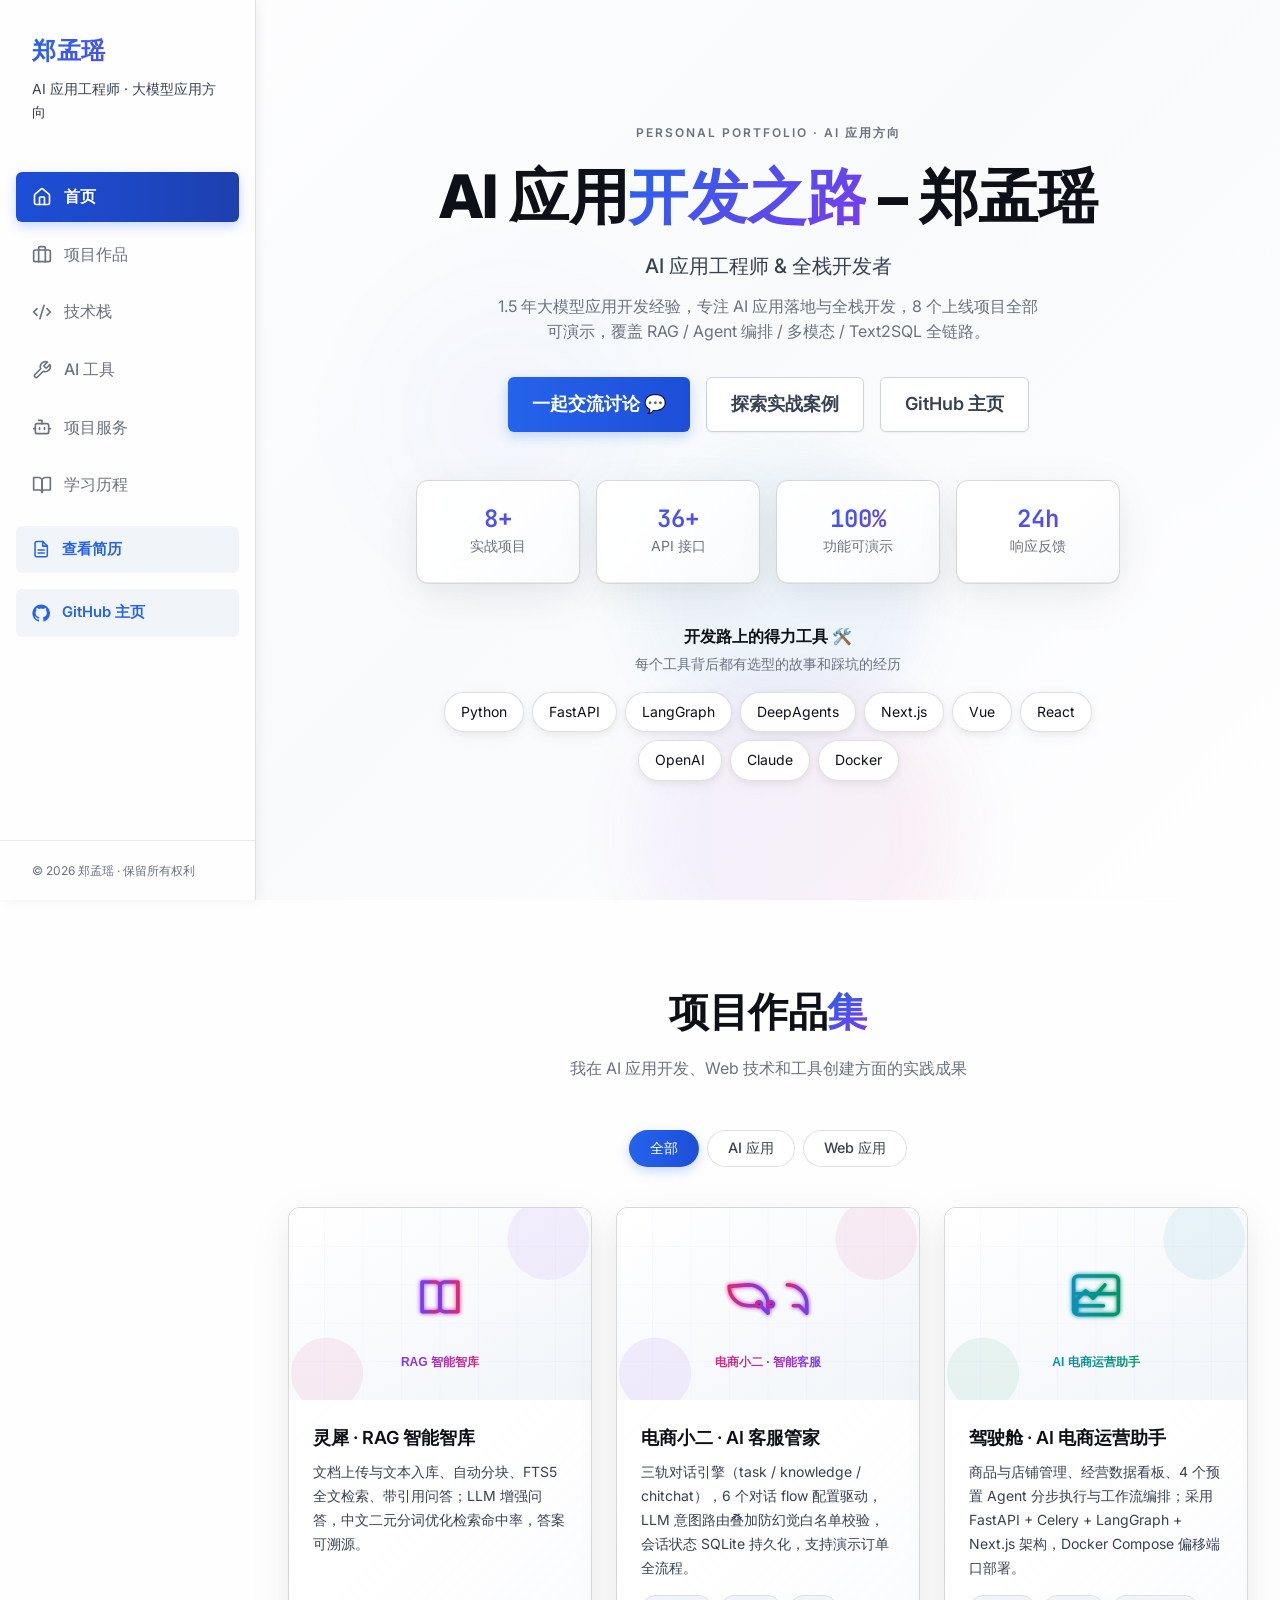
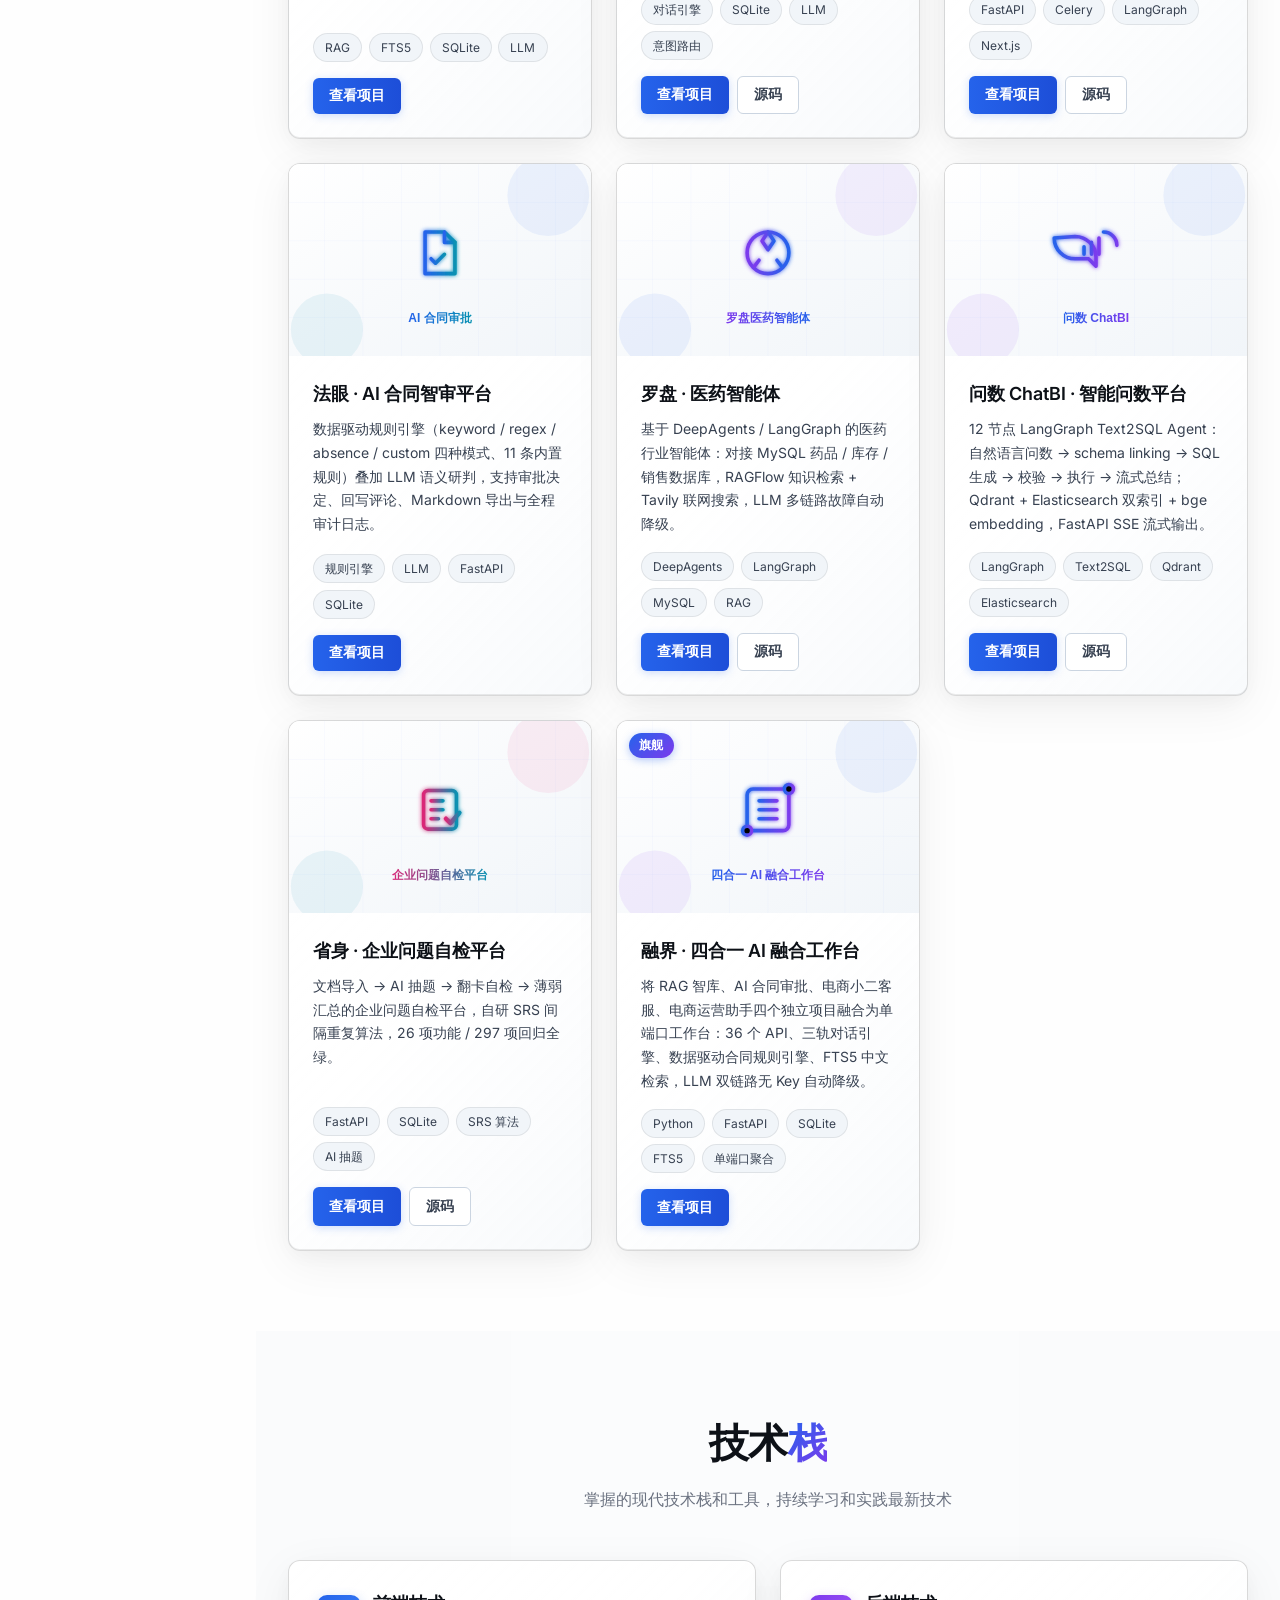
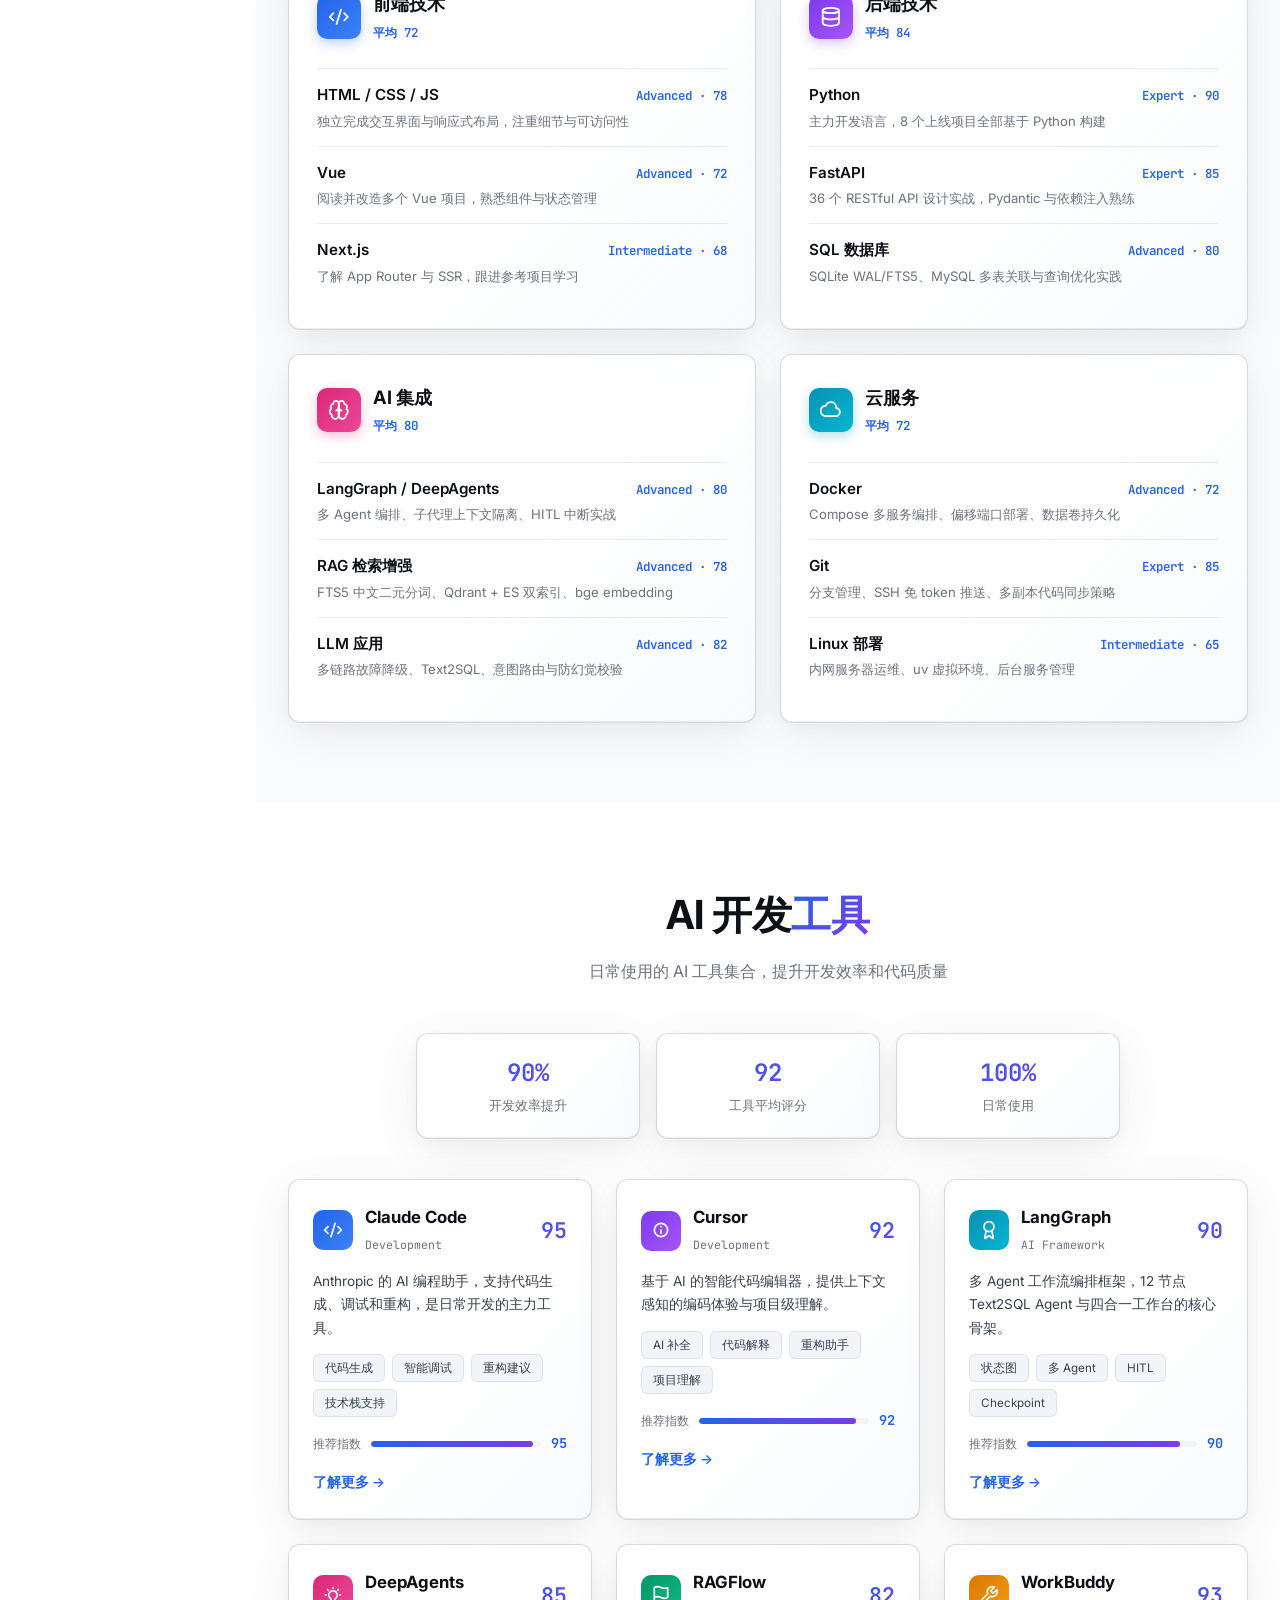
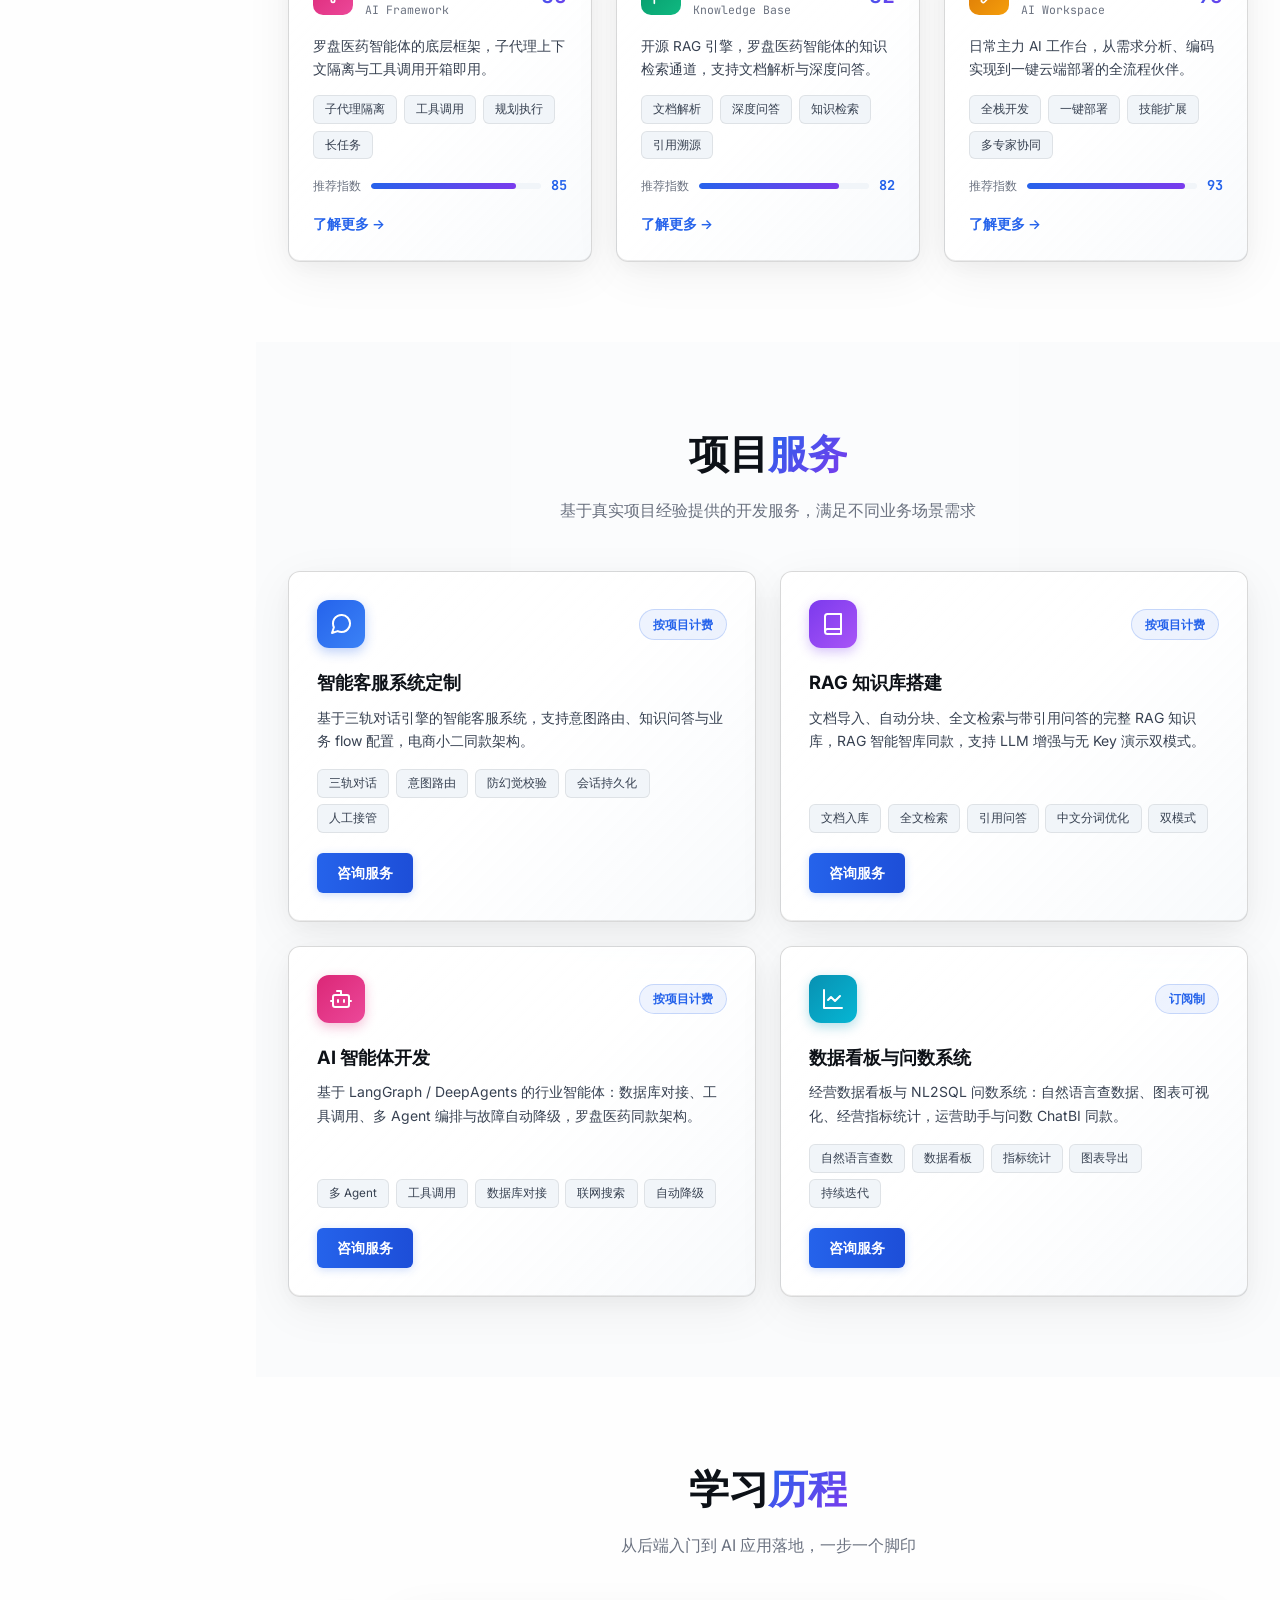
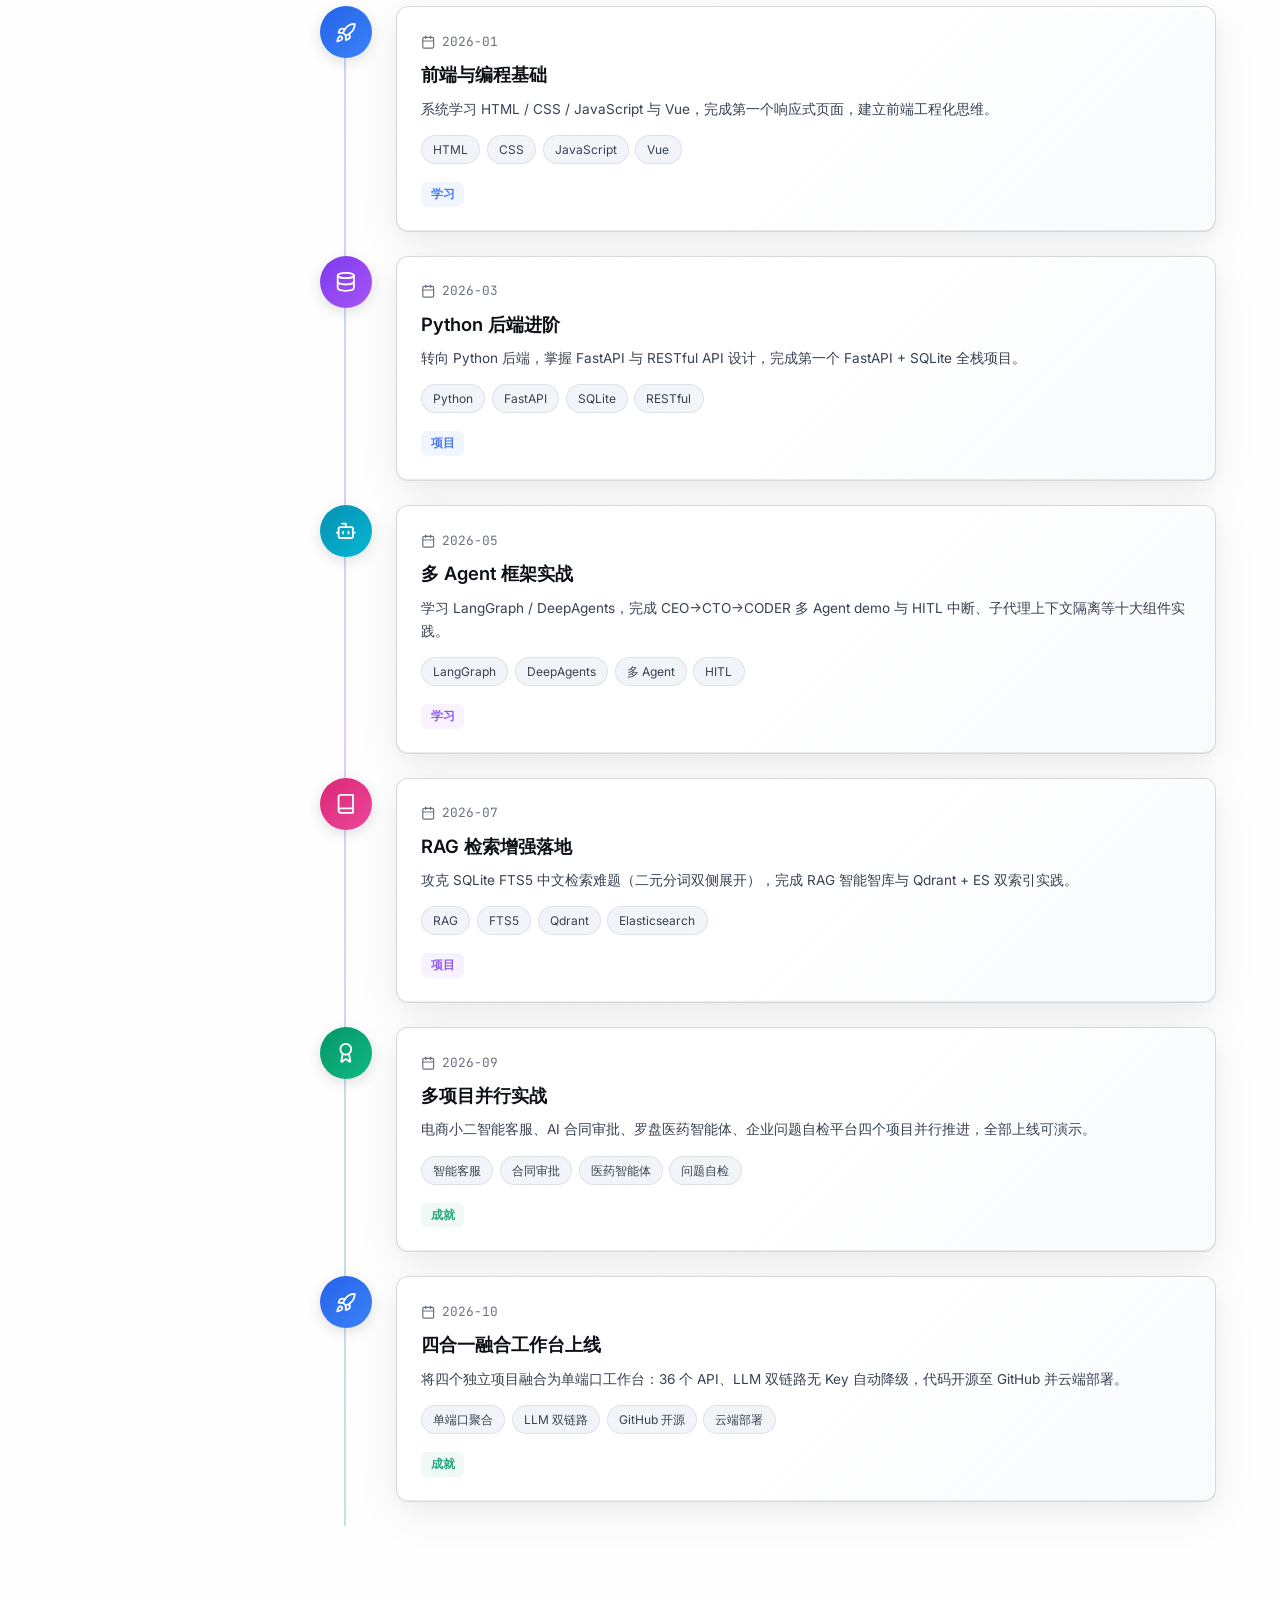
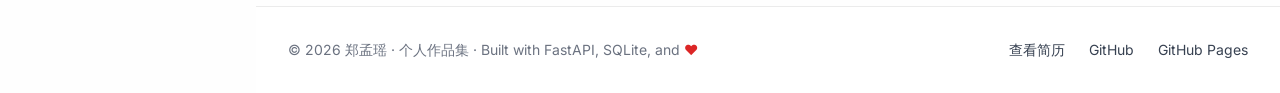
==== commit bffe4531: "fix: 项目链接改为服务器最终版，移除全部 WorkBuddy 链接 - 7 个项目卡改指用户服务器 39.107.107.246 最终版(8081-8088, 已逐个验证) - 问数 ChatBI" ====
--- a/portfolio/index.html
+++ b/portfolio/index.html
@@ -114,10 +114,10 @@
             </div>
             <div class="p-body">
               <h3>灵犀 · RAG 智能智库</h3>
-              <p>文档上传与文本入库、自动分块、FTS5 全文检索、带引用问答；支持 LLM 增强与无 Key 演示双模式，中文二元分词优化检索命中率。</p>
+              <p>文档上传与文本入库、自动分块、FTS5 全文检索、带引用问答；LLM 增强问答，中文二元分词优化检索命中率，答案可溯源。</p>
               <div class="p-tags"><span>RAG</span><span>FTS5</span><span>SQLite</span><span>LLM</span></div>
               <div class="p-actions">
-                <a class="p-btn primary" href="https://fusion-workbench-confirm.app.workbuddy.host/#kb" target="_blank" rel="noopener">查看项目</a>
+                <a class="p-btn primary" href="http://39.107.107.246:8085/" target="_blank" rel="noopener">查看项目</a>
               </div>
             </div>
           </article>
@@ -131,7 +131,7 @@
               <p>三轨对话引擎（task / knowledge / chitchat），6 个对话 flow 配置驱动，LLM 意图路由叠加防幻觉白名单校验，会话状态 SQLite 持久化，支持演示订单全流程。</p>
               <div class="p-tags"><span>对话引擎</span><span>SQLite</span><span>LLM</span><span>意图路由</span></div>
               <div class="p-actions">
-                <a class="p-btn primary" href="https://dianshang-xiaoer-cs.app.workbuddy.host/" target="_blank" rel="noopener">查看项目</a>
+                <a class="p-btn primary" href="http://39.107.107.246:8083/login.html" target="_blank" rel="noopener">查看项目</a>
                 <a class="p-btn ghost" href="https://github.com/itzmy-web/5.dianshang-xiaoer-cs.app" target="_blank" rel="noopener">源码</a>
               </div>
             </div>
@@ -143,10 +143,10 @@
             </div>
             <div class="p-body">
               <h3>驾驶舱 · AI 电商运营助手</h3>
-              <p>商品与店铺管理、经营数据看板、4 个预置 Agent 分步执行与工作流编排；原项目采用 FastAPI + Celery + LangGraph + Next.js 架构，此处为融合工作台·运营模块。</p>
+              <p>商品与店铺管理、经营数据看板、4 个预置 Agent 分步执行与工作流编排；采用 FastAPI + Celery + LangGraph + Next.js 架构，Docker Compose 偏移端口部署。</p>
               <div class="p-tags"><span>FastAPI</span><span>Celery</span><span>LangGraph</span><span>Next.js</span></div>
               <div class="p-actions">
-                <a class="p-btn primary" href="https://fusion-workbench-confirm.app.workbuddy.host/#ops" target="_blank" rel="noopener">查看项目</a>
+                <a class="p-btn primary" href="http://39.107.107.246:8087/login" target="_blank" rel="noopener">查看项目</a>
                 <a class="p-btn ghost" href="https://github.com/itzmy-web/7.ecommerce-assistant-demo.app" target="_blank" rel="noopener">源码</a>
               </div>
             </div>
@@ -161,7 +161,7 @@
               <p>数据驱动规则引擎（keyword / regex / absence / custom 四种模式、11 条内置规则）叠加 LLM 语义研判，支持审批决定、回写评论、Markdown 导出与全程审计日志。</p>
               <div class="p-tags"><span>规则引擎</span><span>LLM</span><span>FastAPI</span><span>SQLite</span></div>
               <div class="p-actions">
-                <a class="p-btn primary" href="https://fusion-workbench-confirm.app.workbuddy.host/#contract" target="_blank" rel="noopener">查看项目</a>
+                <a class="p-btn primary" href="http://39.107.107.246:8088/" target="_blank" rel="noopener">查看项目</a>
               </div>
             </div>
           </article>
@@ -175,7 +175,7 @@
               <p>基于 DeepAgents / LangGraph 的医药行业智能体：对接 MySQL 药品 / 库存 / 销售数据库，RAGFlow 知识检索 + Tavily 联网搜索，LLM 多链路故障自动降级。</p>
               <div class="p-tags"><span>DeepAgents</span><span>LangGraph</span><span>MySQL</span><span>RAG</span></div>
               <div class="p-actions">
-                <a class="p-btn primary" href="https://compass-pharma-agent.app.workbuddy.host/" target="_blank" rel="noopener">查看项目</a>
+                <a class="p-btn primary" href="http://39.107.107.246:8084/" target="_blank" rel="noopener">查看项目</a>
                 <a class="p-btn ghost" href="https://github.com/itzmy-web/6.compass-pharma-cloud" target="_blank" rel="noopener">源码</a>
               </div>
             </div>
@@ -190,7 +190,7 @@
               <p>12 节点 LangGraph Text2SQL Agent：自然语言问数 → schema linking → SQL 生成 → 校验 → 执行 → 流式总结；Qdrant + Elasticsearch 双索引 + bge embedding，FastAPI SSE 流式输出。</p>
               <div class="p-tags"><span>LangGraph</span><span>Text2SQL</span><span>Qdrant</span><span>Elasticsearch</span></div>
               <div class="p-actions">
-                <span class="p-btn ghost p-btn-disabled">演示整理中</span>
+                <a class="p-btn primary" href="http://39.107.107.246:8082/" target="_blank" rel="noopener">查看项目</a>
                 <a class="p-btn ghost" href="https://github.com/itzmy-web/4.wenshu-chatbi-cloud.app" target="_blank" rel="noopener">源码</a>
               </div>
             </div>
@@ -205,7 +205,7 @@
               <p>文档导入 → AI 抽题 → 翻卡自检 → 薄弱汇总的企业问题自检平台，自研 SRS 间隔重复算法，26 项功能 / 297 项回归全绿。</p>
               <div class="p-tags"><span>FastAPI</span><span>SQLite</span><span>SRS 算法</span><span>AI 抽题</span></div>
               <div class="p-actions">
-                <a class="p-btn primary" href="https://question-self-check.app.workbuddy.host/" target="_blank" rel="noopener">查看项目</a>
+                <a class="p-btn primary" href="http://39.107.107.246:8081/login.html" target="_blank" rel="noopener">查看项目</a>
                 <a class="p-btn ghost" href="https://github.com/itzmy-web/2.question-self-check" target="_blank" rel="noopener">源码</a>
               </div>
             </div>
@@ -221,8 +221,7 @@
               <p>将 RAG 智库、AI 合同审批、电商小二客服、电商运营助手四个独立项目融合为单端口工作台：36 个 API、三轨对话引擎、数据驱动合同规则引擎、FTS5 中文检索，LLM 双链路无 Key 自动降级。</p>
               <div class="p-tags"><span>Python</span><span>FastAPI</span><span>SQLite</span><span>FTS5</span><span>单端口聚合</span></div>
               <div class="p-actions">
-                <a class="p-btn primary" href="https://fusion-workbench-confirm.app.workbuddy.host/" target="_blank" rel="noopener">查看项目</a>
-                <a class="p-btn ghost" href="https://github.com/itzmy-web/8.ai-demo" target="_blank" rel="noopener">源码</a>
+                <a class="p-btn primary" href="https://github.com/itzmy-web/8.ai-demo" target="_blank" rel="noopener">查看项目</a>
               </div>
             </div>
           </article>
@@ -554,7 +553,7 @@
         <div class="footer-links">
           <a href="resume.html">查看简历</a>
           <a href="https://github.com/itzmy-web" target="_blank" rel="noopener">GitHub</a>
-          <a href="https://fusion-workbench-confirm.app.workbuddy.host/" target="_blank" rel="noopener">在线演示</a>
+          <a href="https://itzmy-web.github.io/portfolio/" target="_blank" rel="noopener">GitHub Pages</a>
         </div>
       </div>
     </footer>
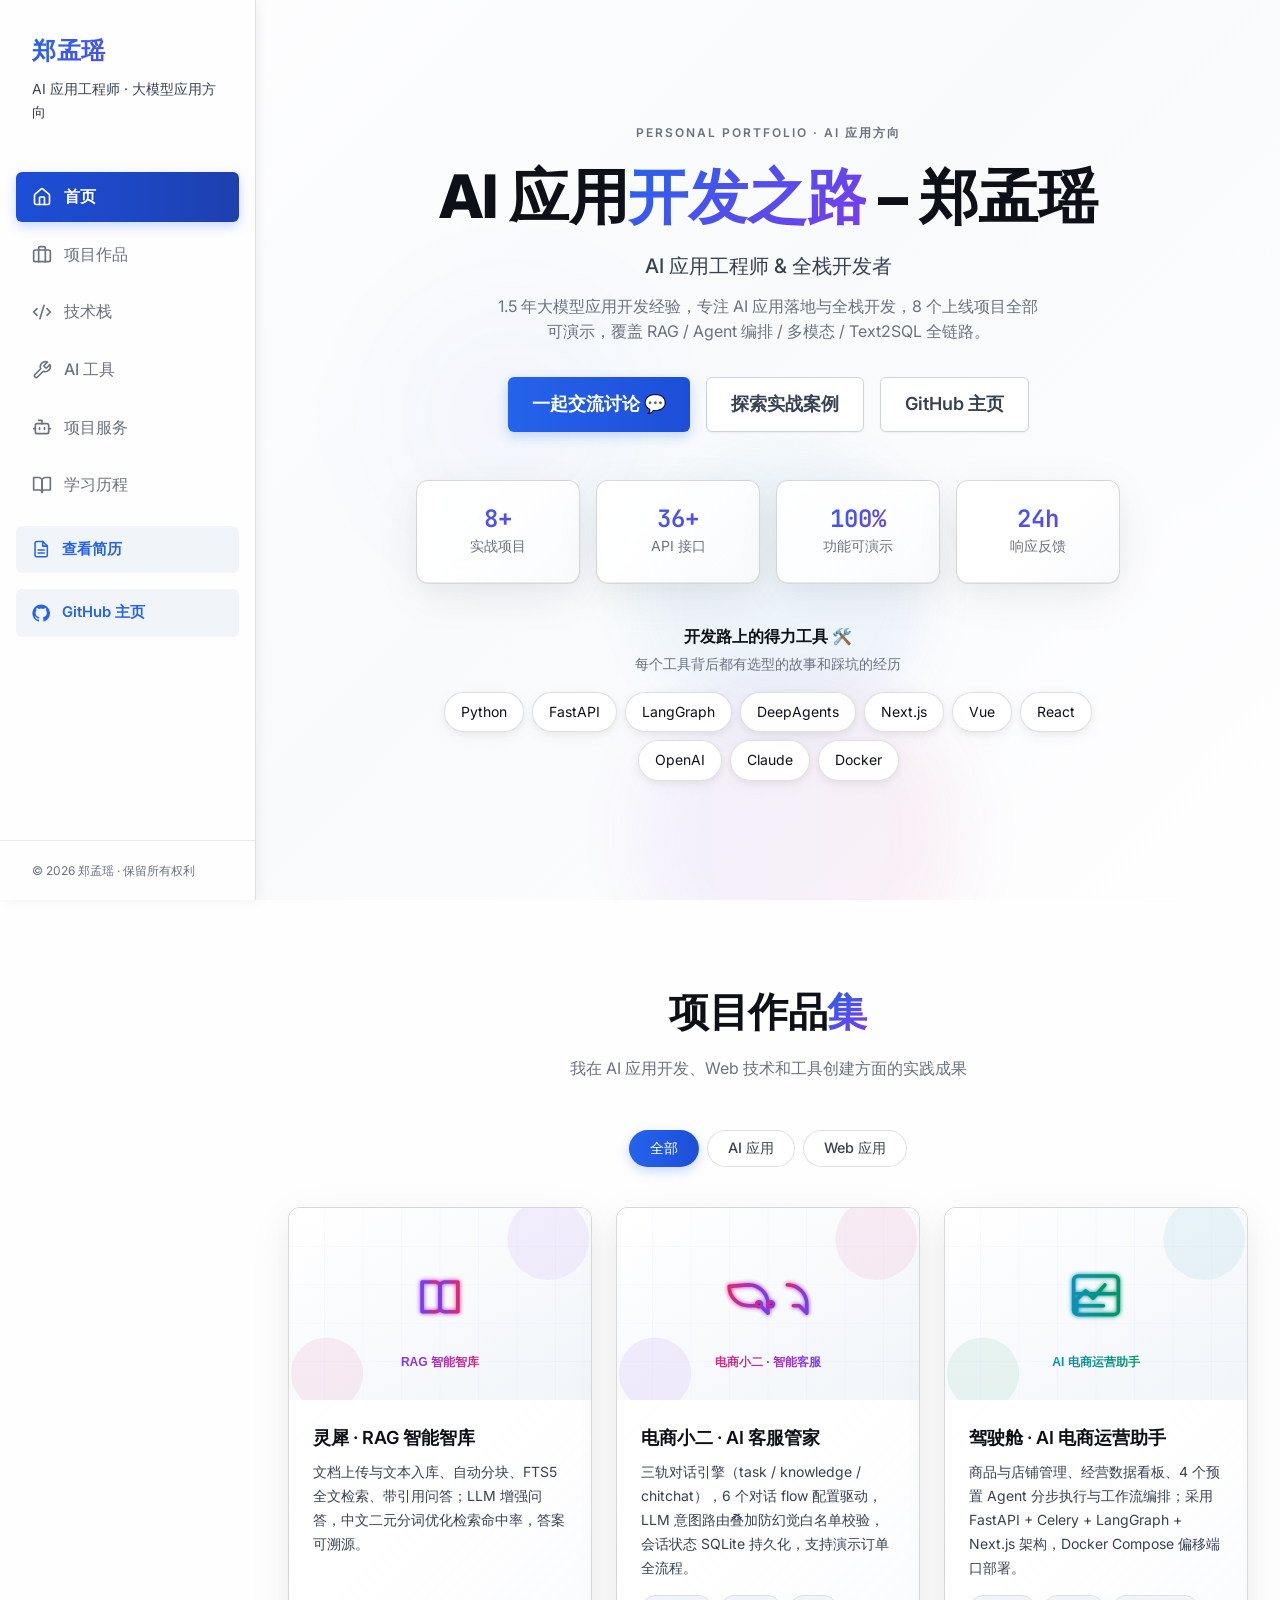
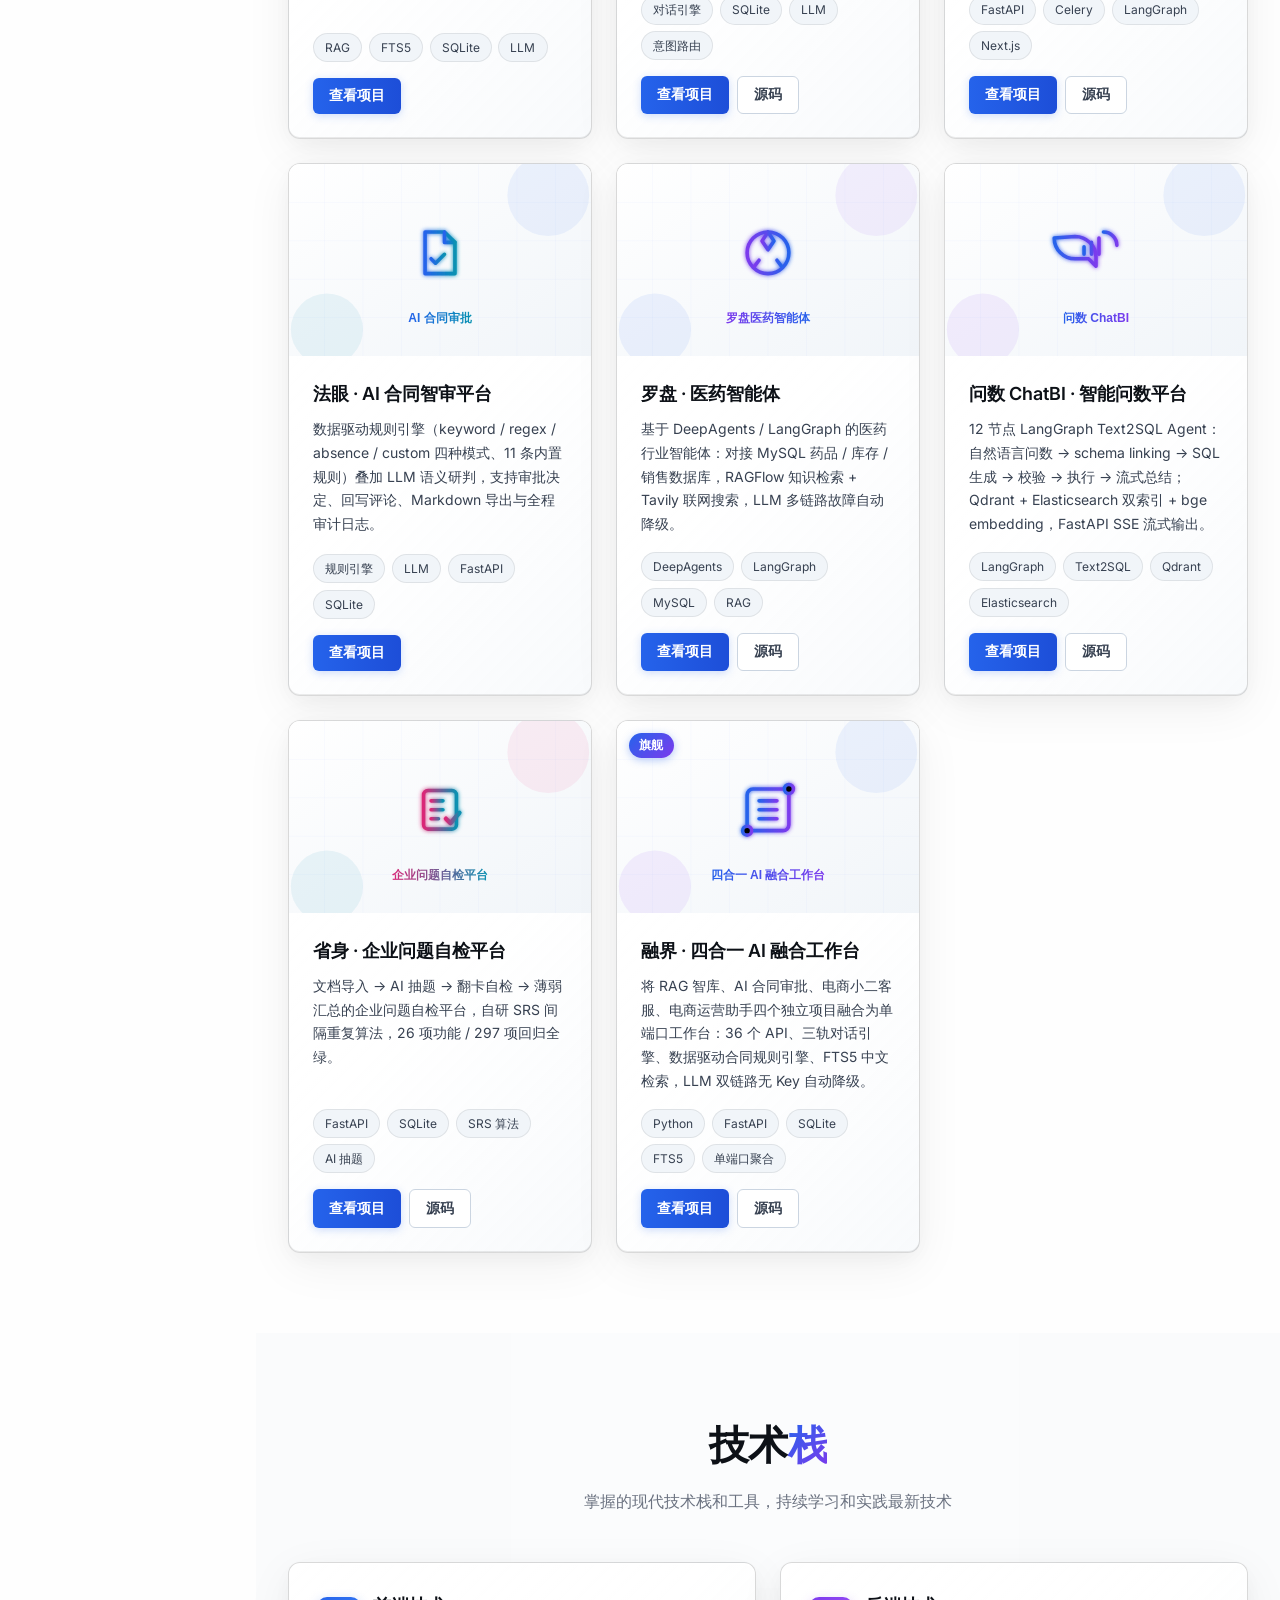
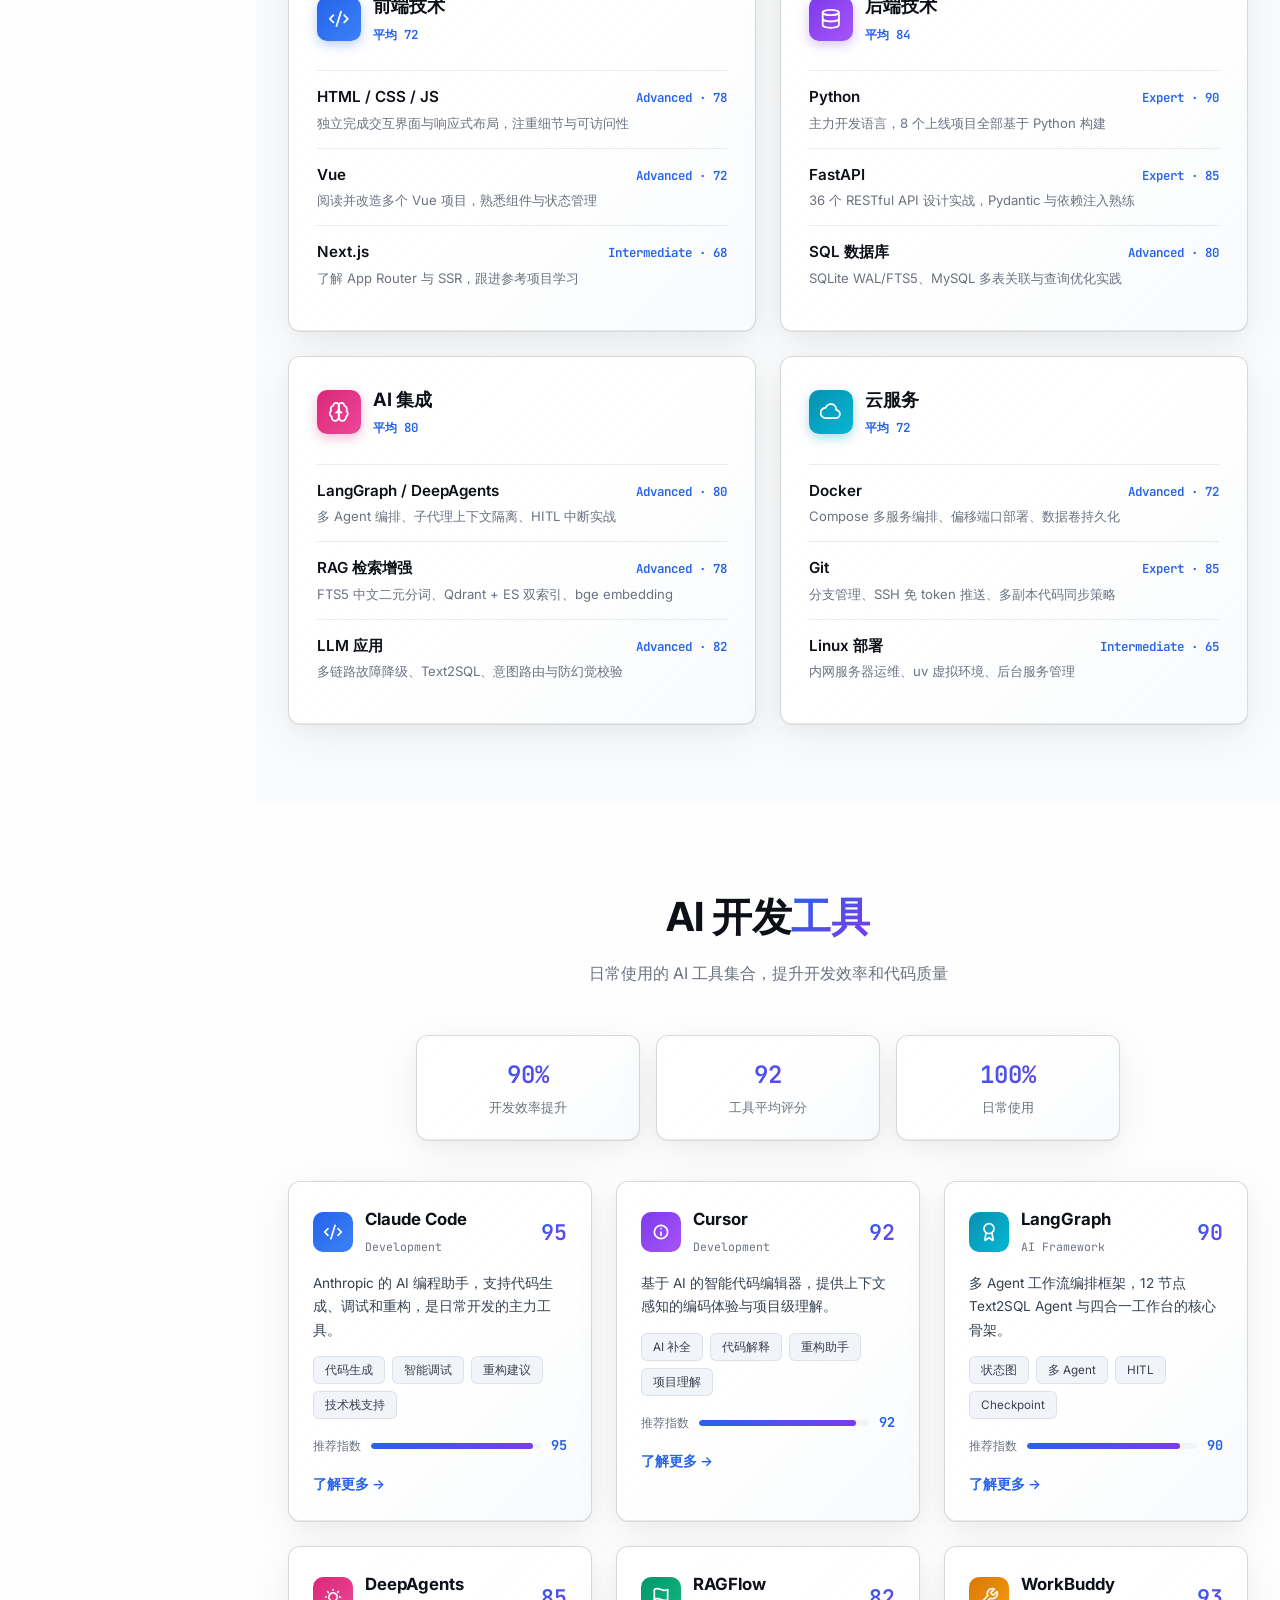
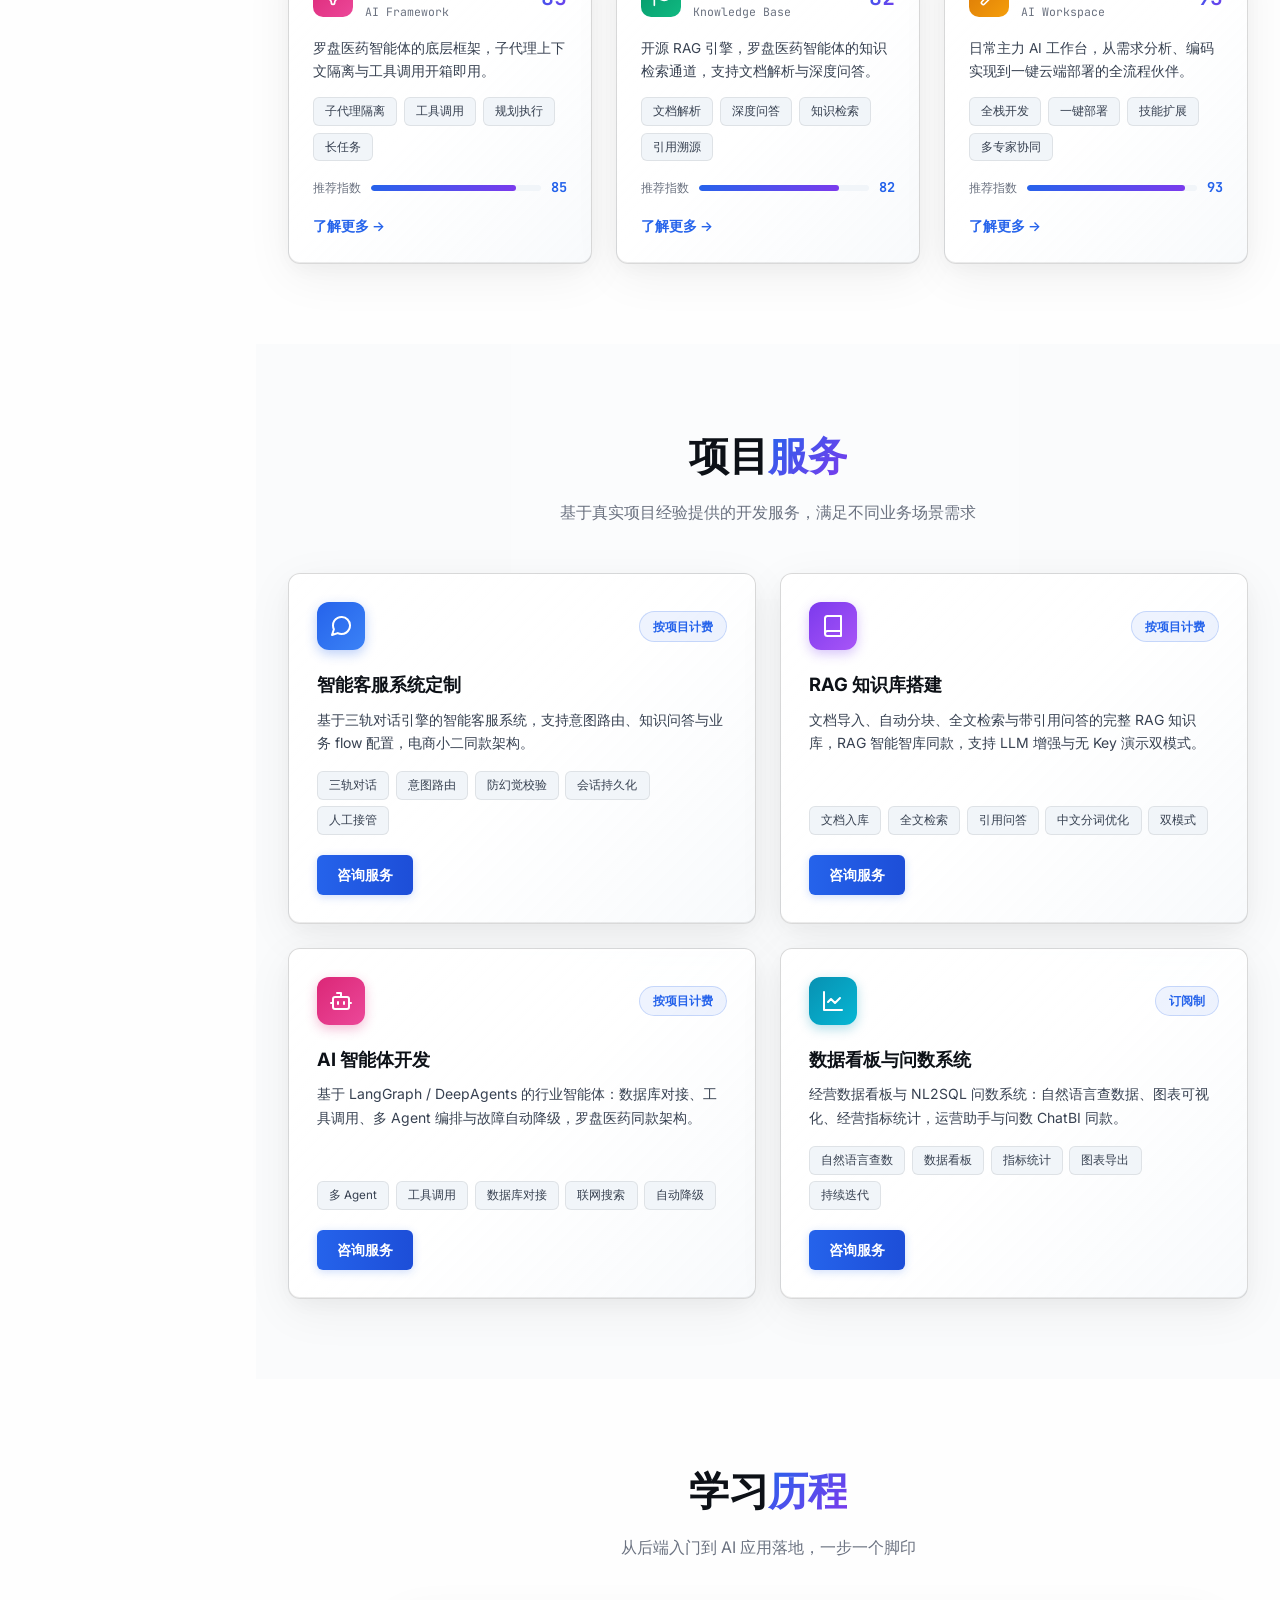
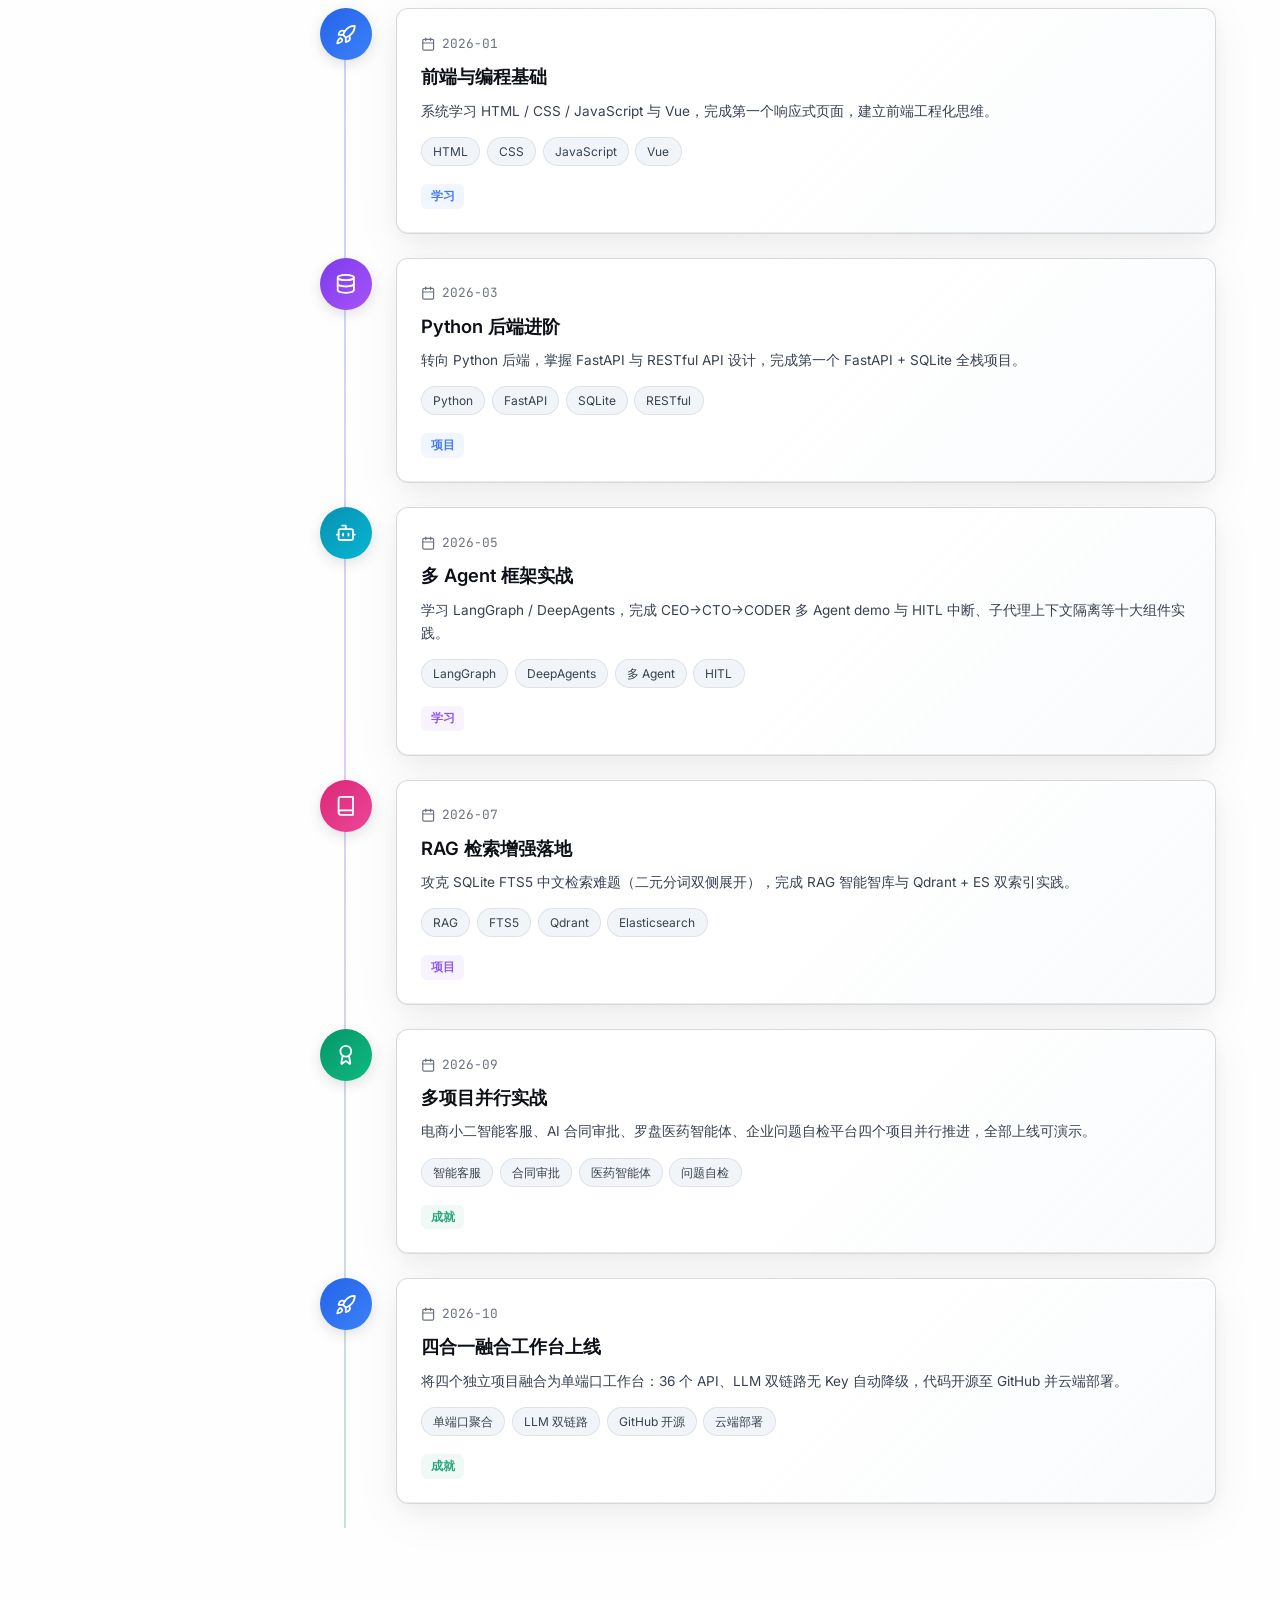
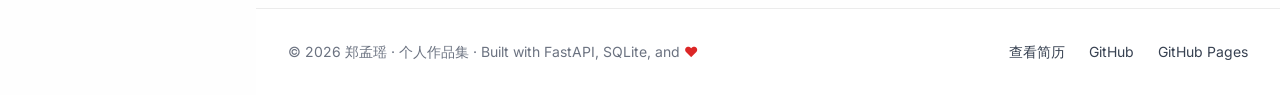
==== commit 29834a12: "fix: 融界卡查看项目改指融合工作台本体，GitHub 降为源码按钮 - 融合工作台无服务器部署，唯一在线地址为 WorkBuddy 托管的工作台应用 - 查看项目 -> 工作台在线地址; 源码 -" ====
--- a/portfolio/index.html
+++ b/portfolio/index.html
@@ -221,7 +221,8 @@
               <p>将 RAG 智库、AI 合同审批、电商小二客服、电商运营助手四个独立项目融合为单端口工作台：36 个 API、三轨对话引擎、数据驱动合同规则引擎、FTS5 中文检索，LLM 双链路无 Key 自动降级。</p>
               <div class="p-tags"><span>Python</span><span>FastAPI</span><span>SQLite</span><span>FTS5</span><span>单端口聚合</span></div>
               <div class="p-actions">
-                <a class="p-btn primary" href="https://github.com/itzmy-web/8.ai-demo" target="_blank" rel="noopener">查看项目</a>
+                <a class="p-btn primary" href="https://fusion-workbench-confirm.app.workbuddy.host/" target="_blank" rel="noopener">查看项目</a>
+                <a class="p-btn ghost" href="https://github.com/itzmy-web/8.ai-demo" target="_blank" rel="noopener">源码</a>
               </div>
             </div>
           </article>
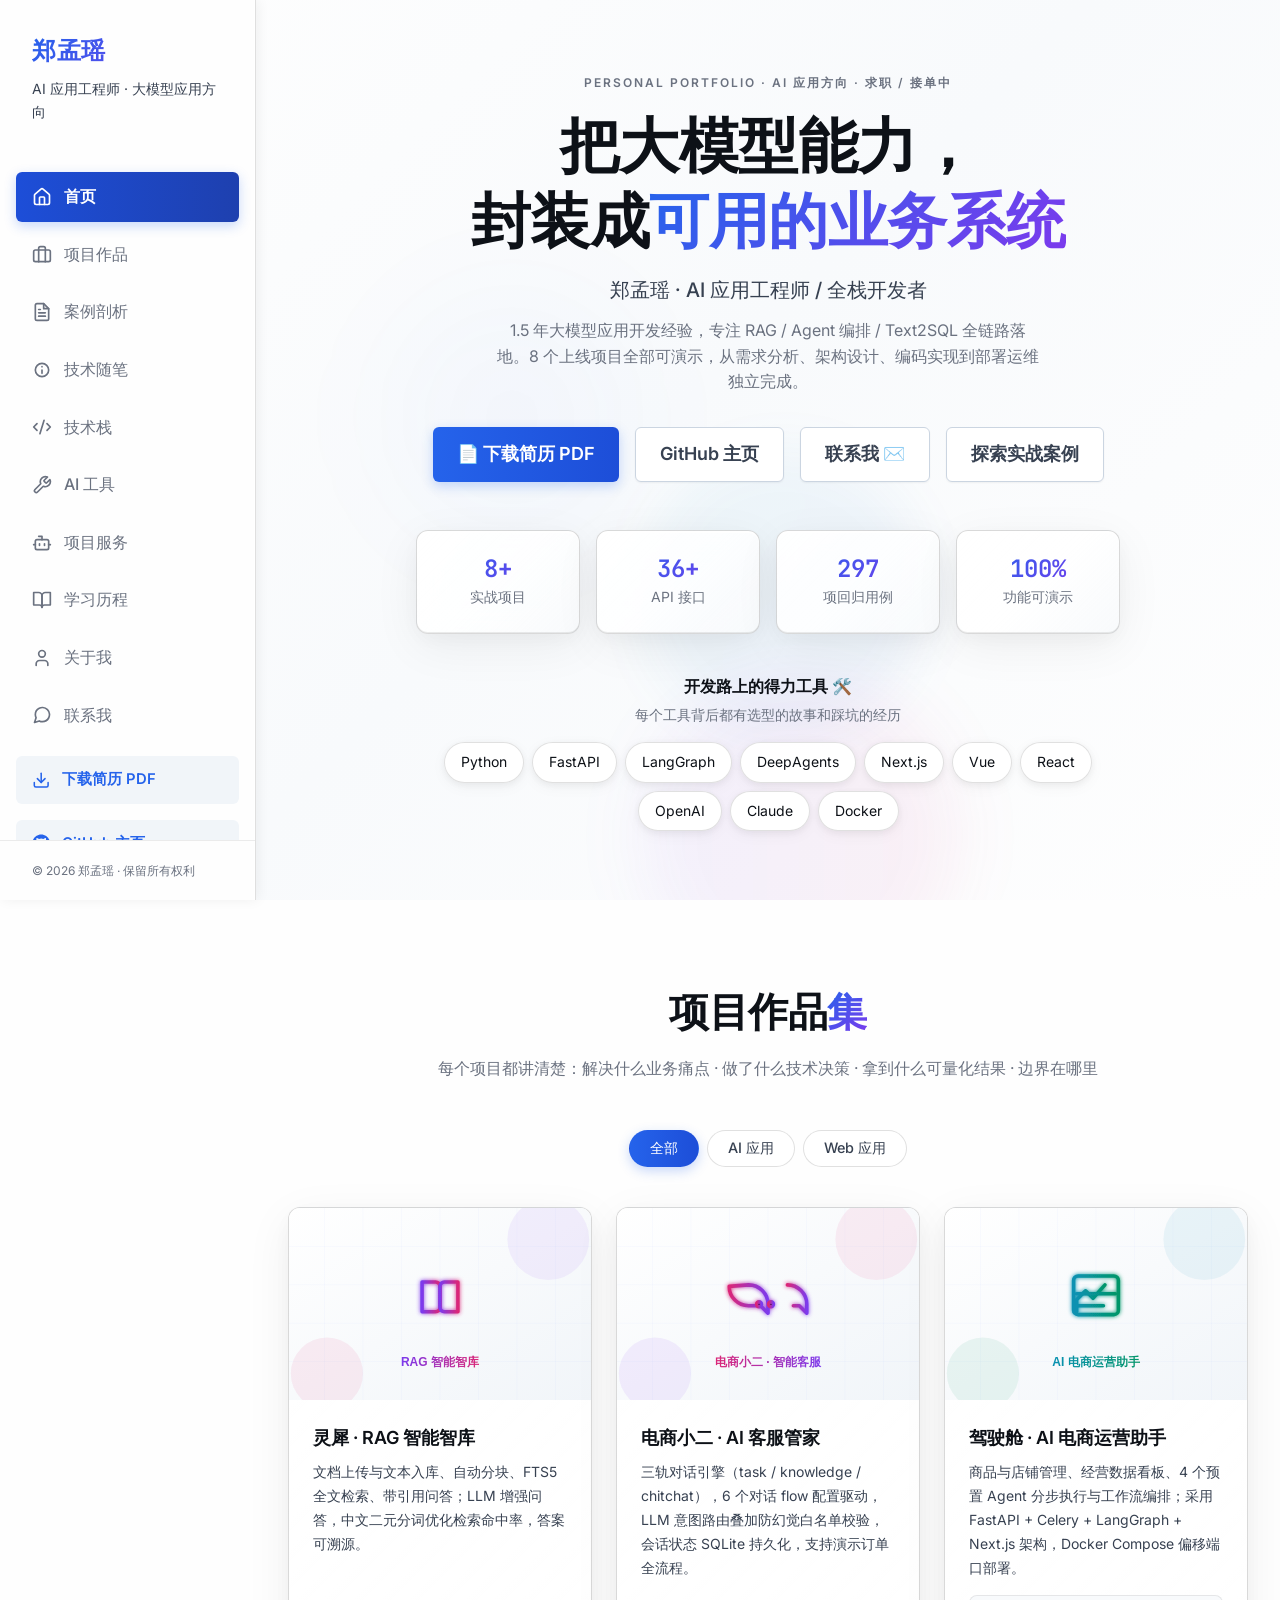
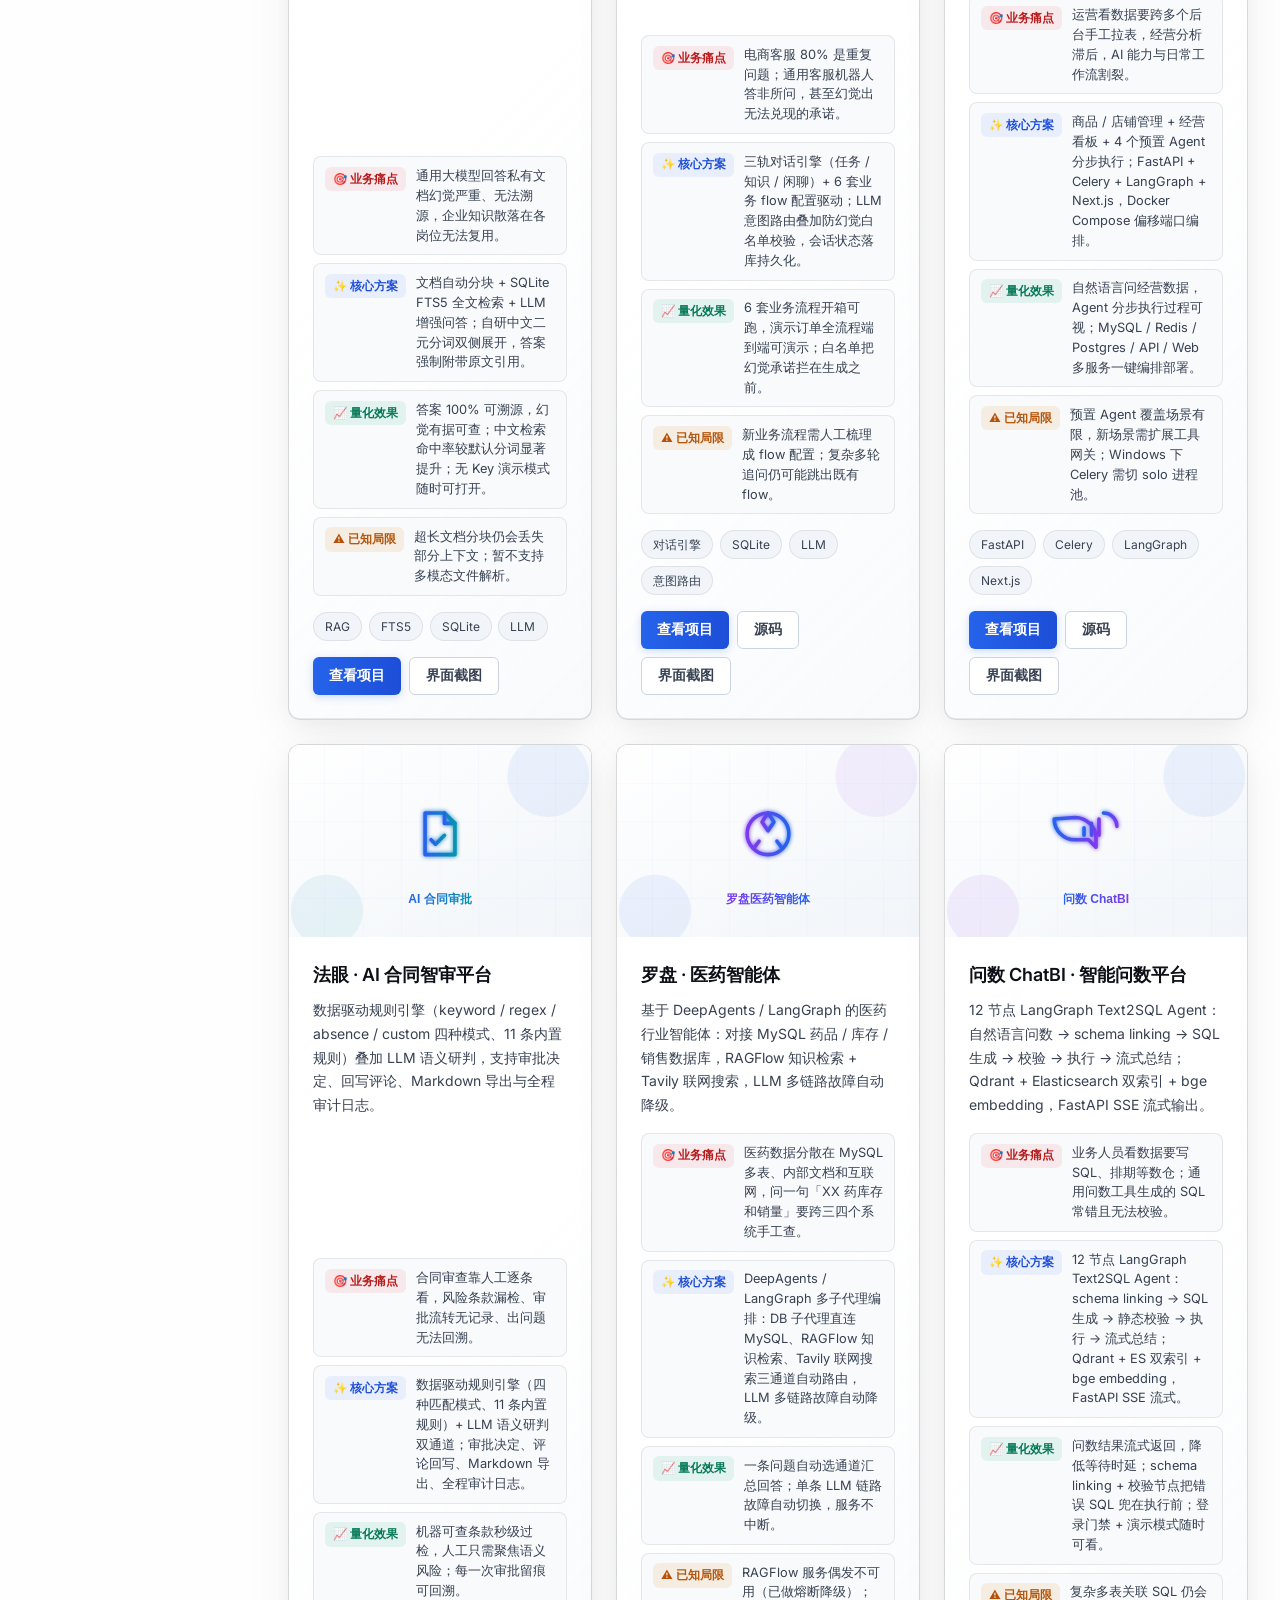
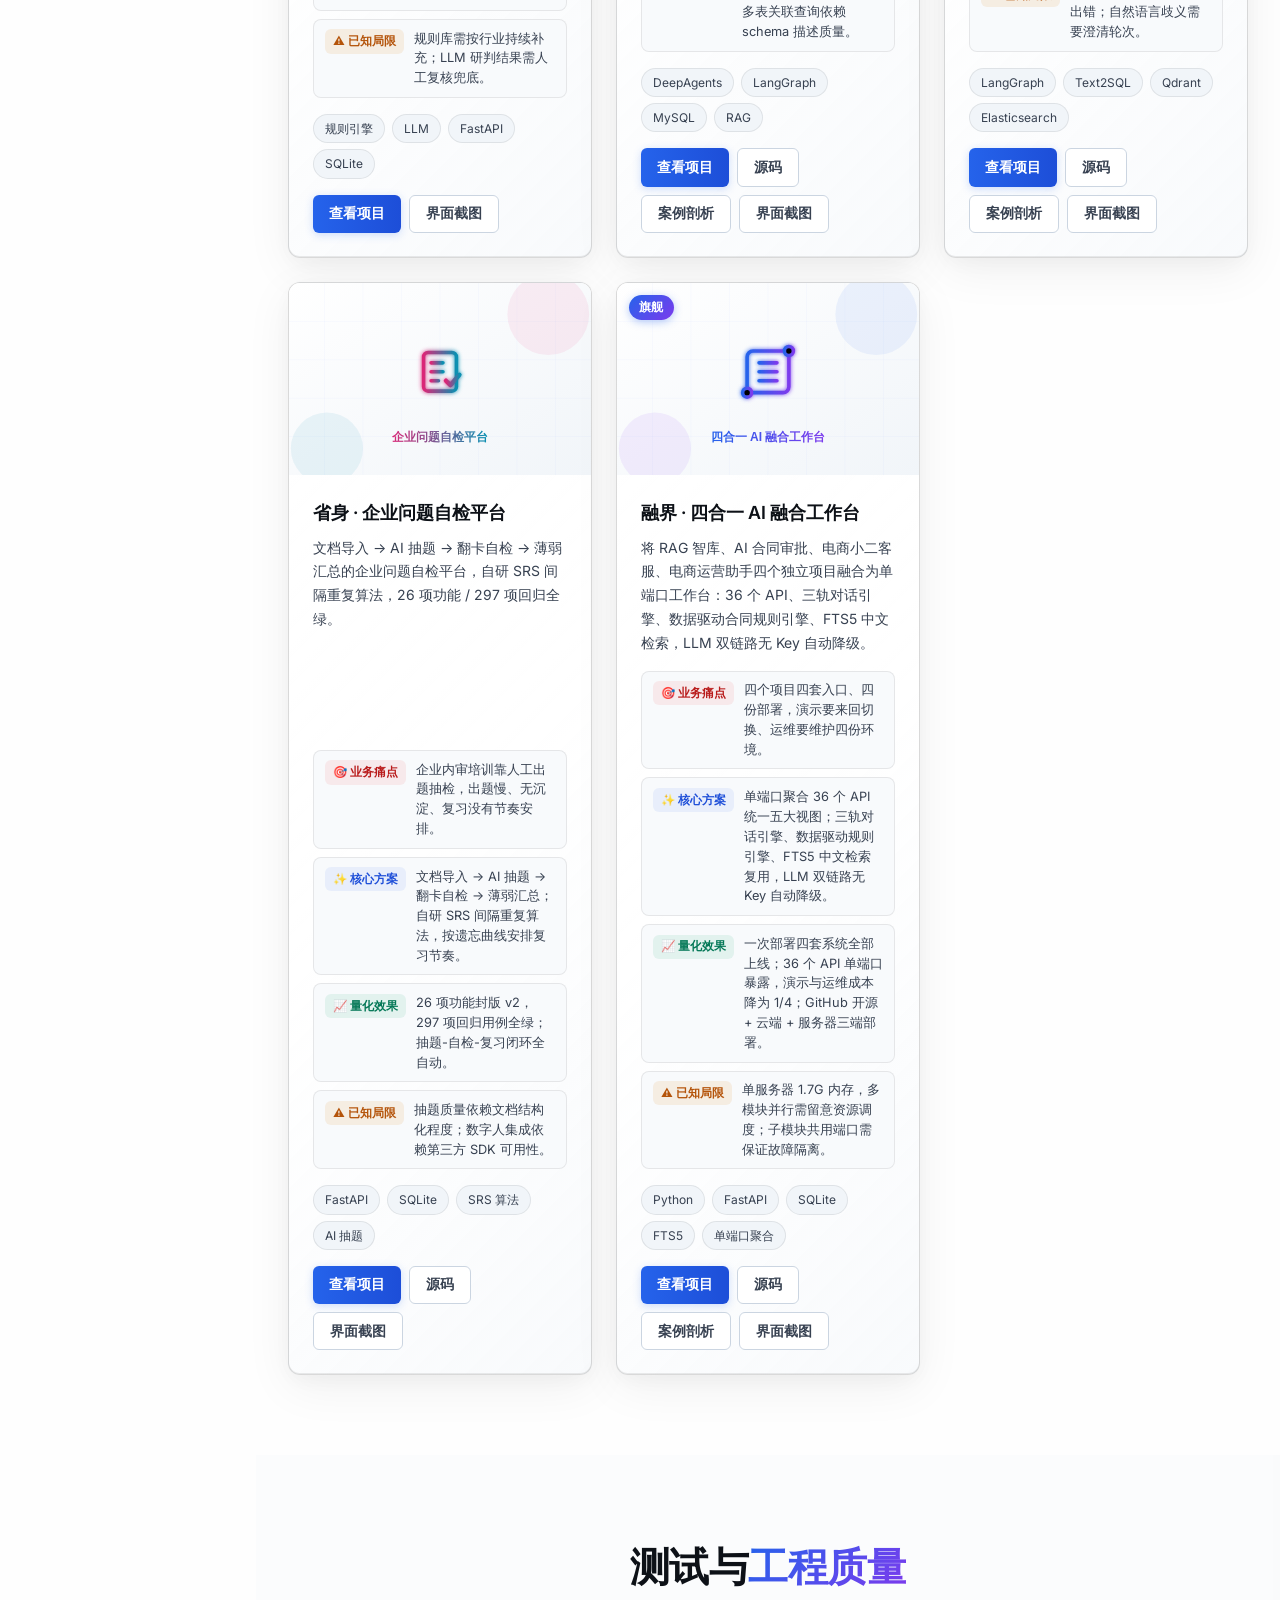
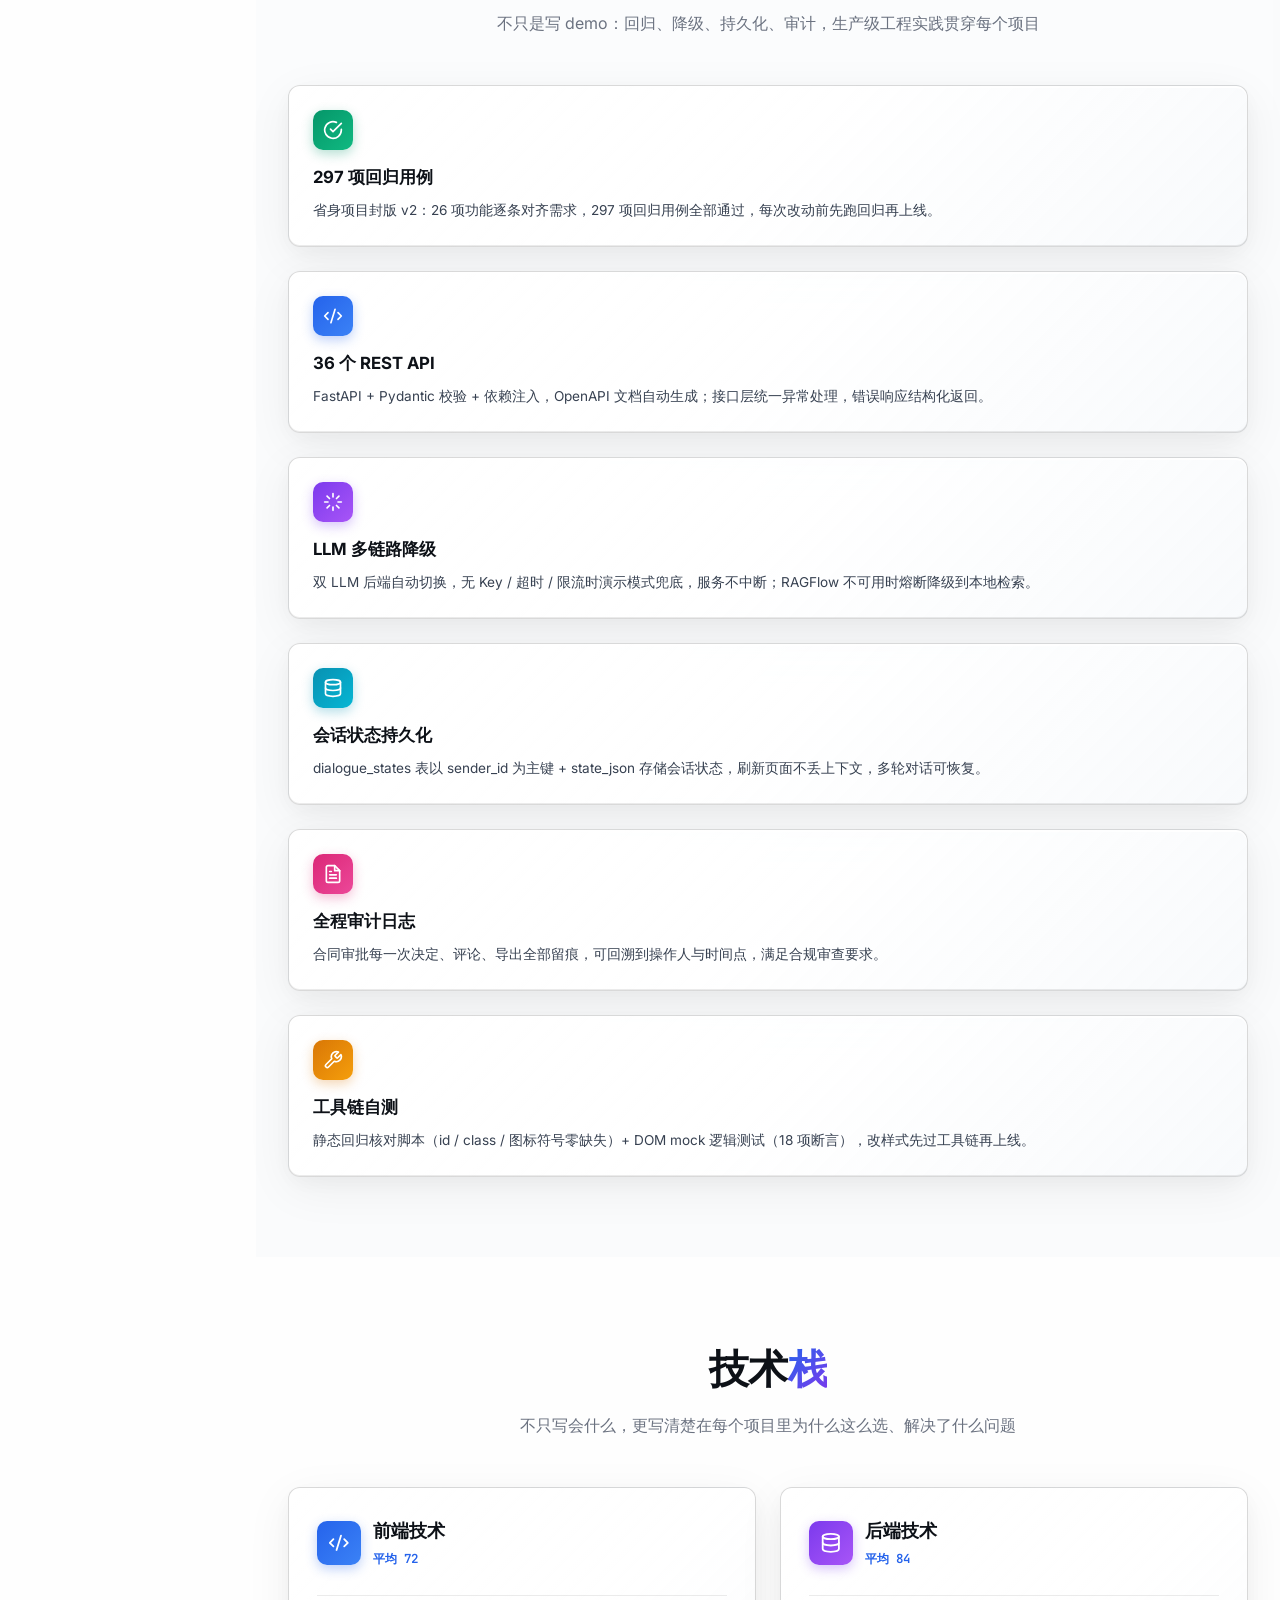
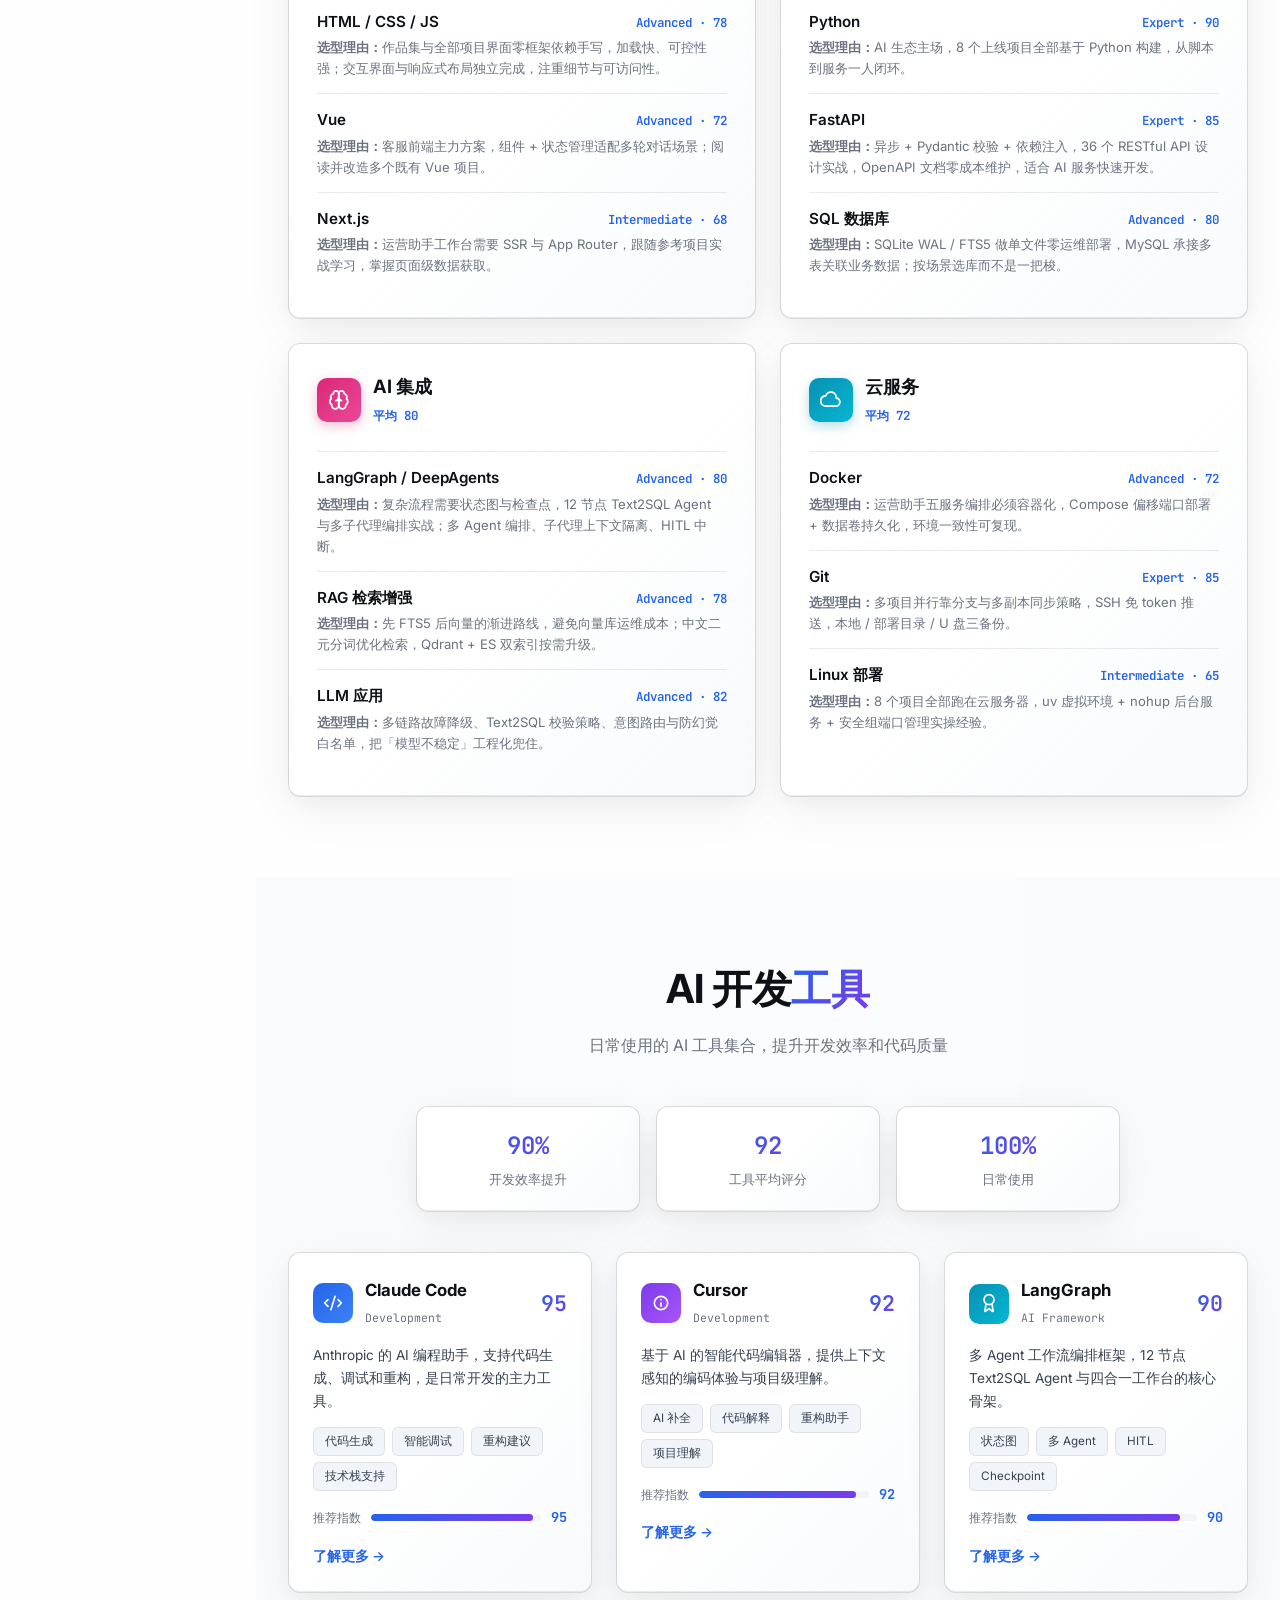
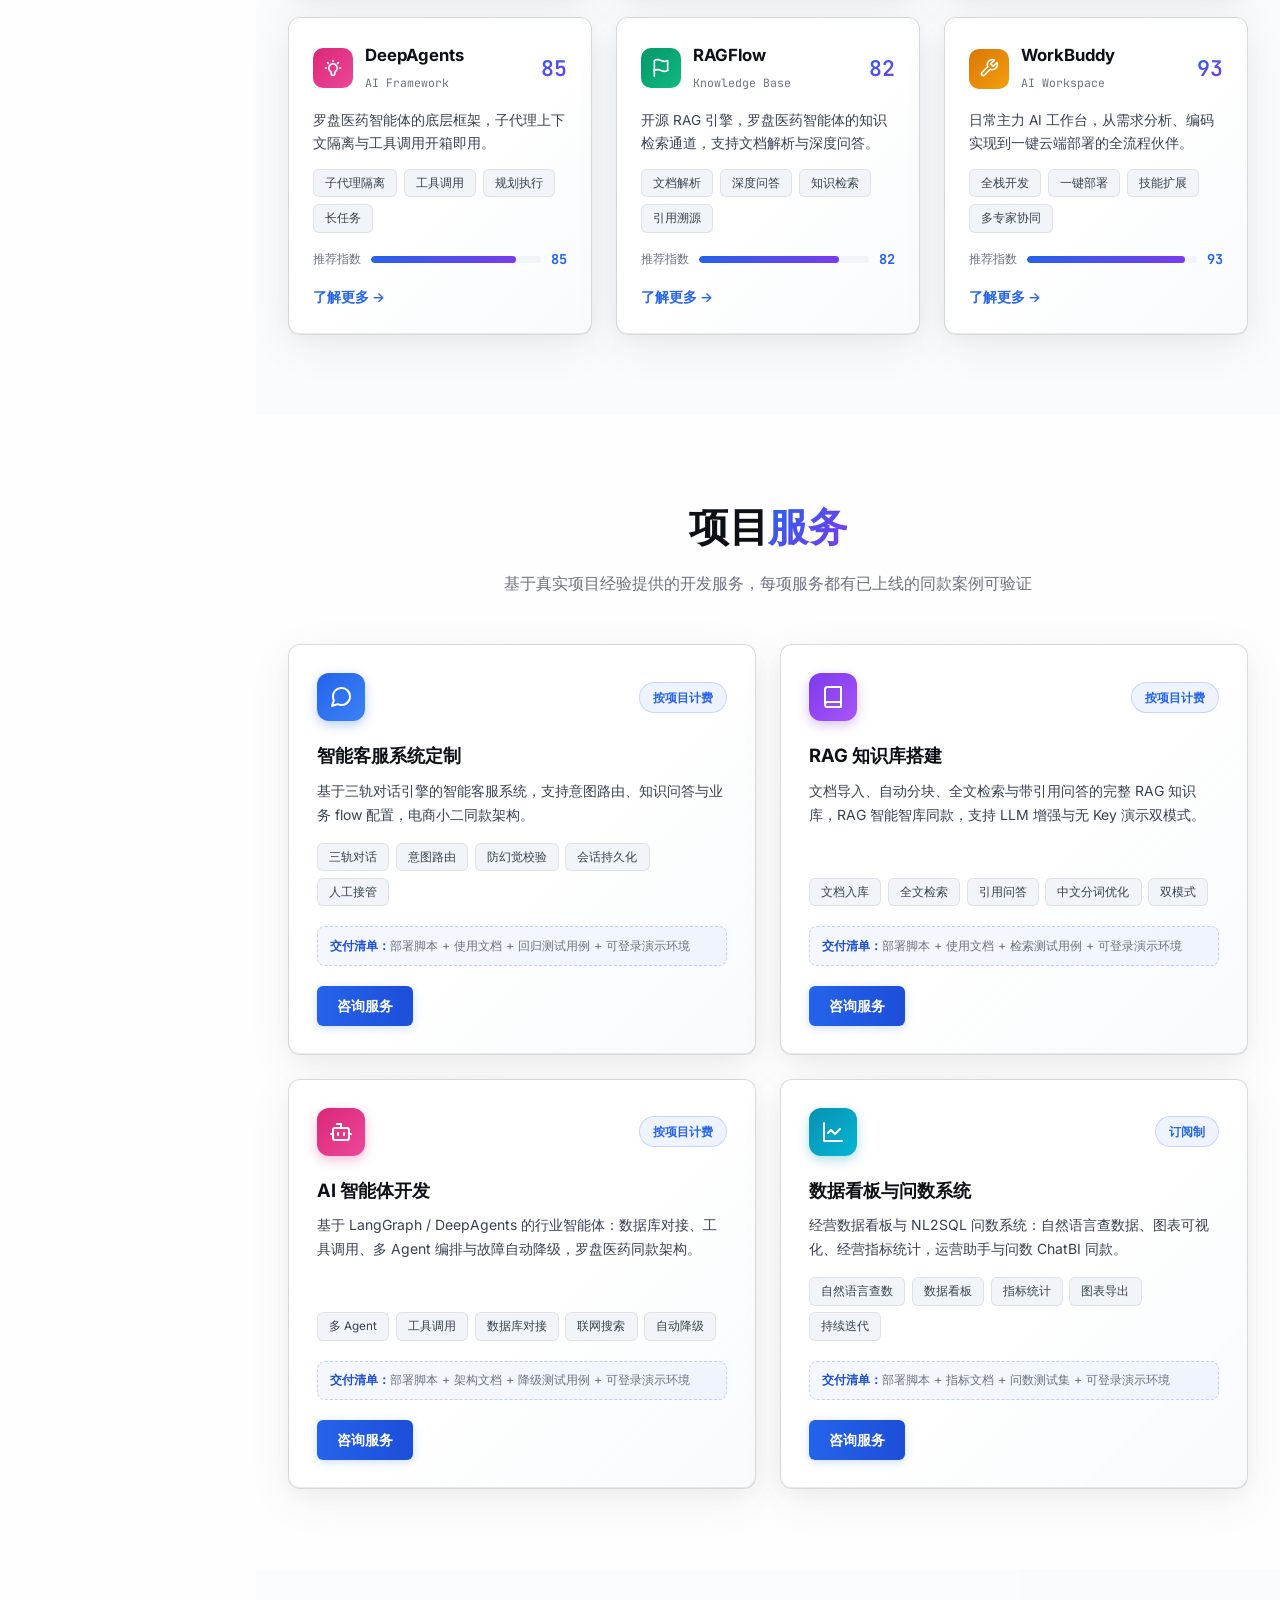
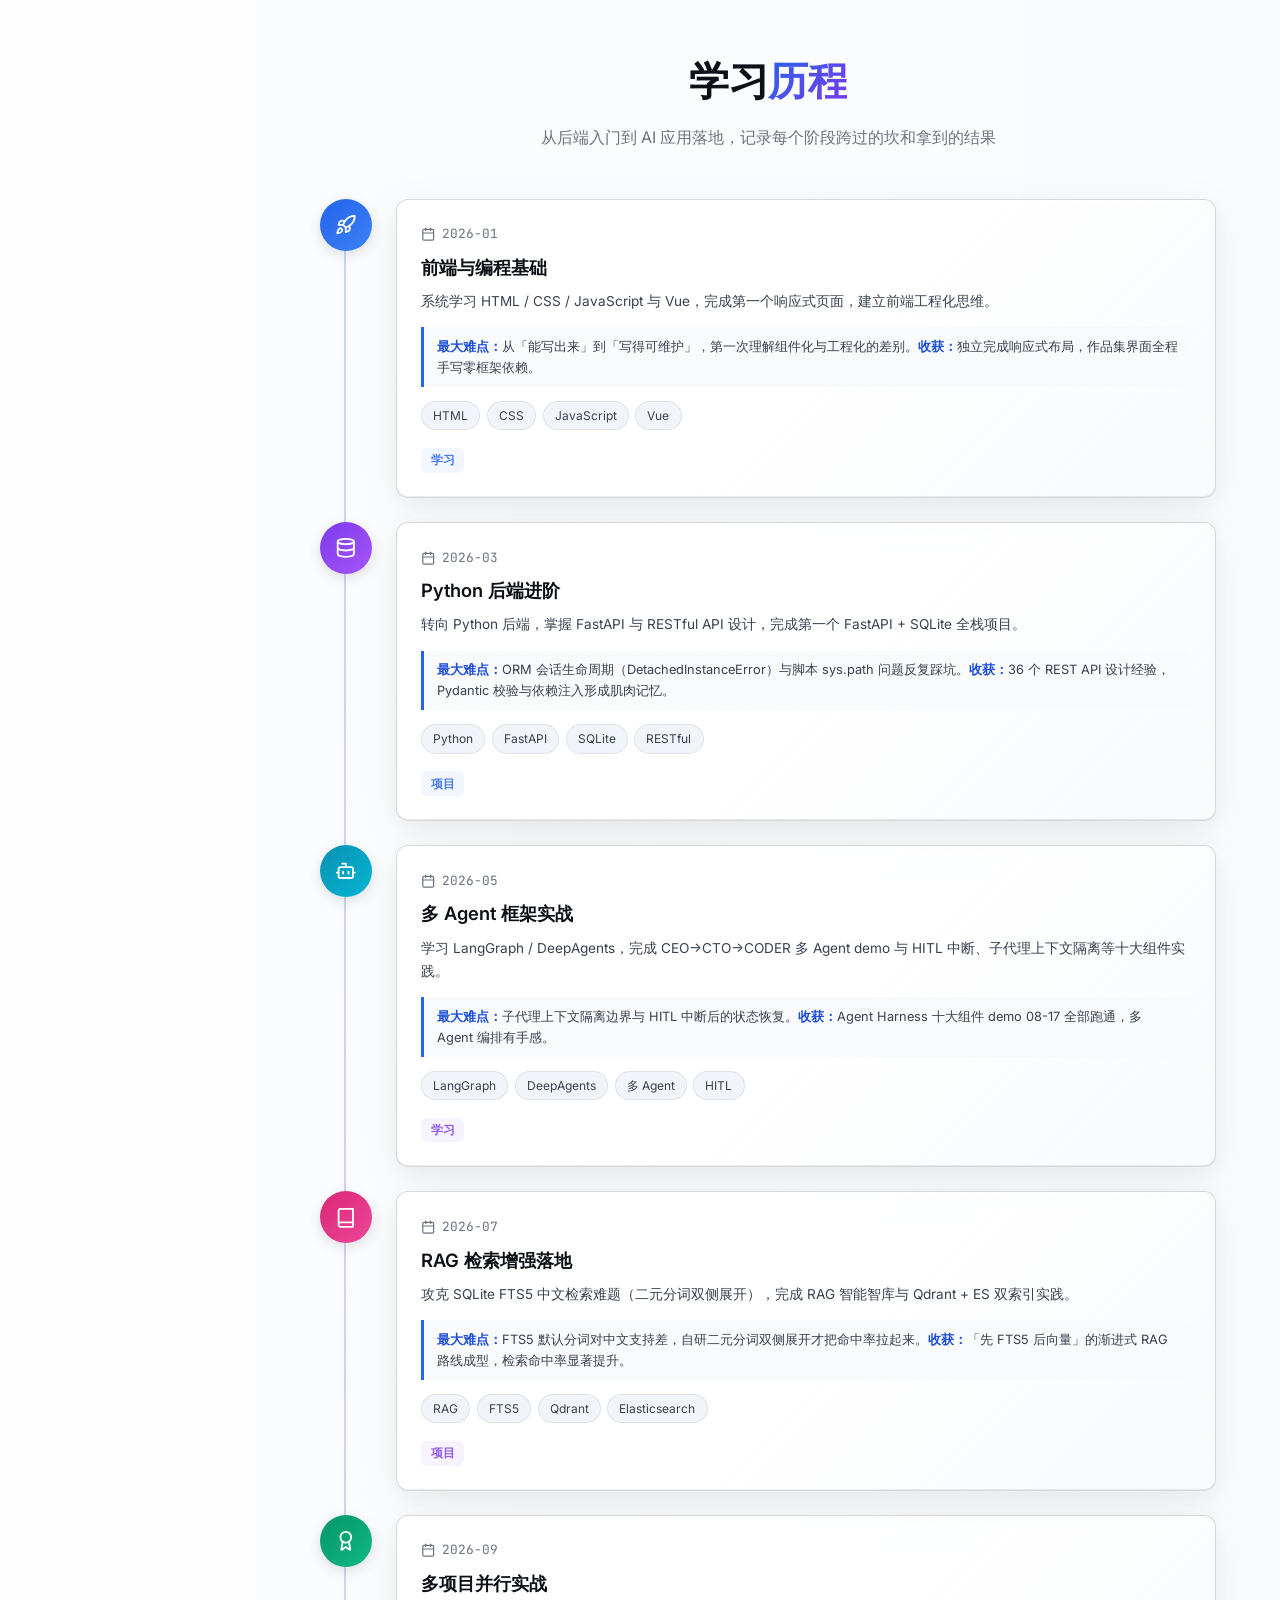
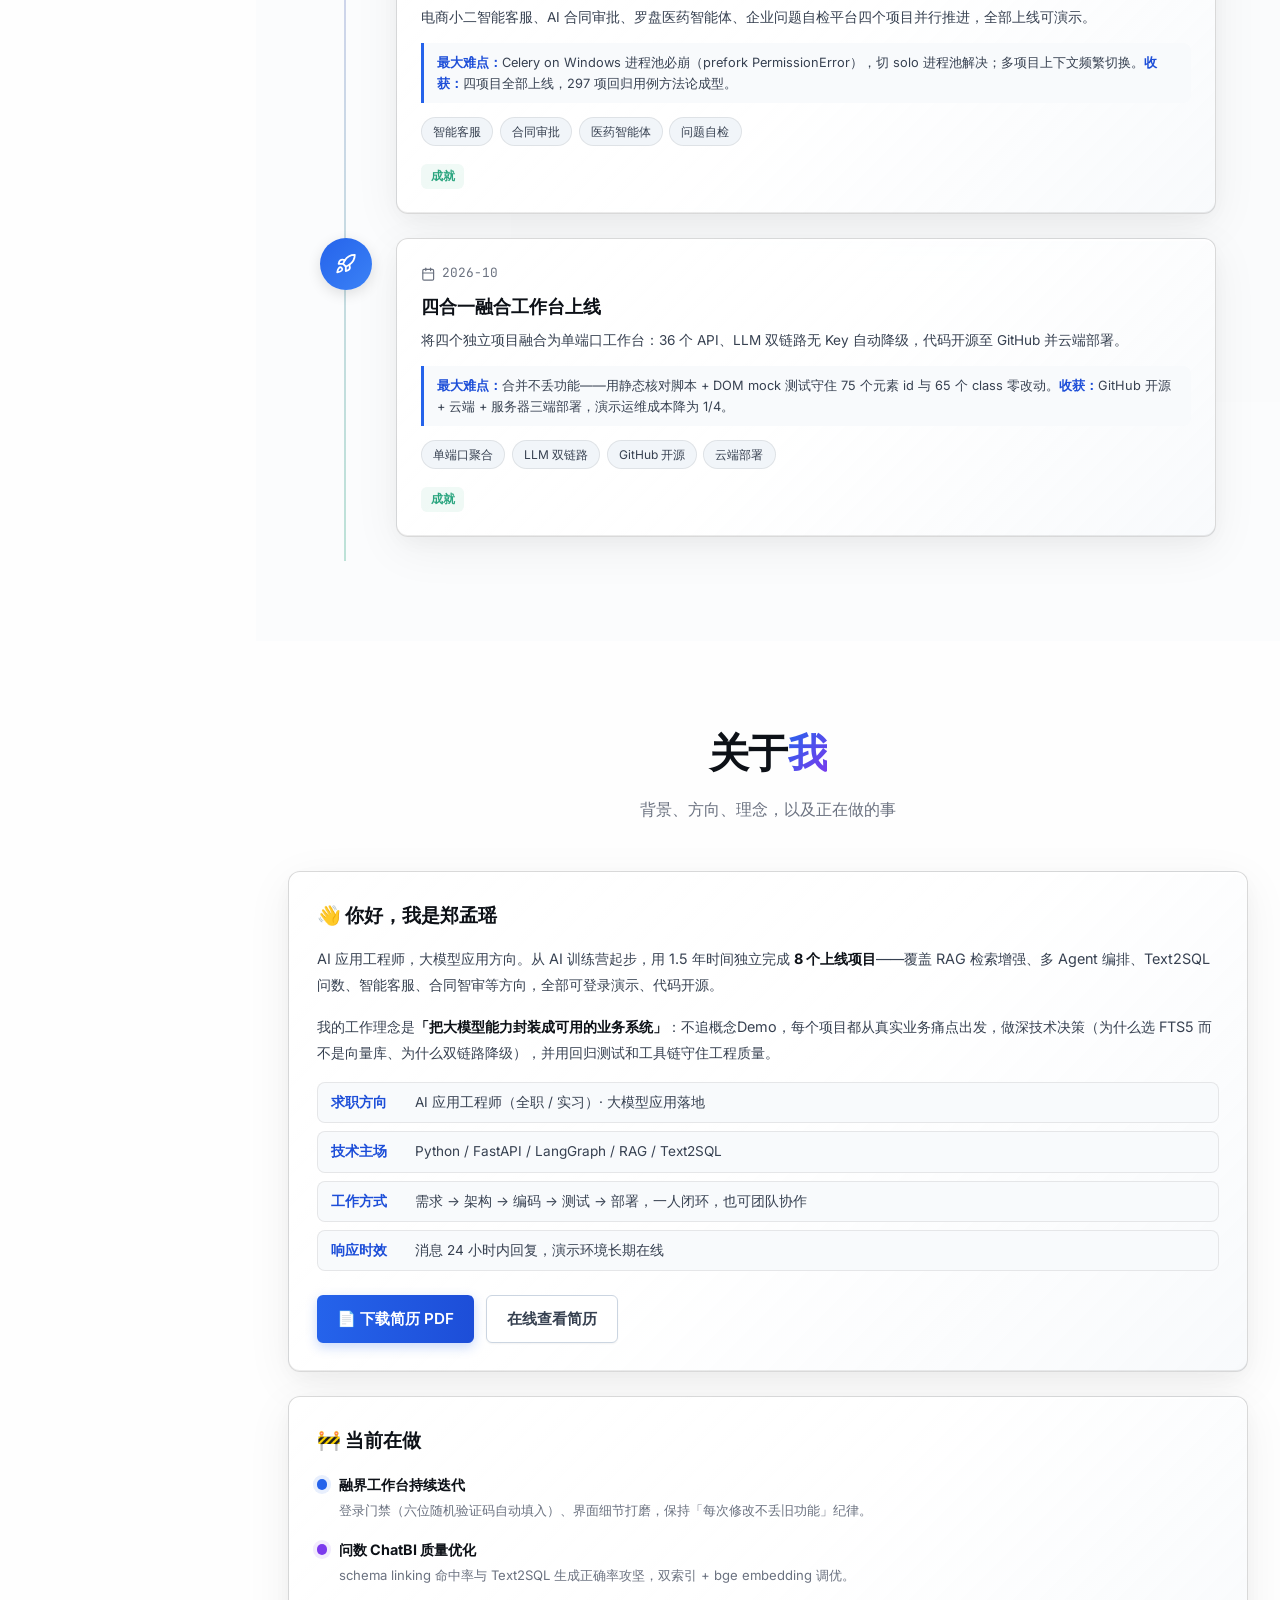
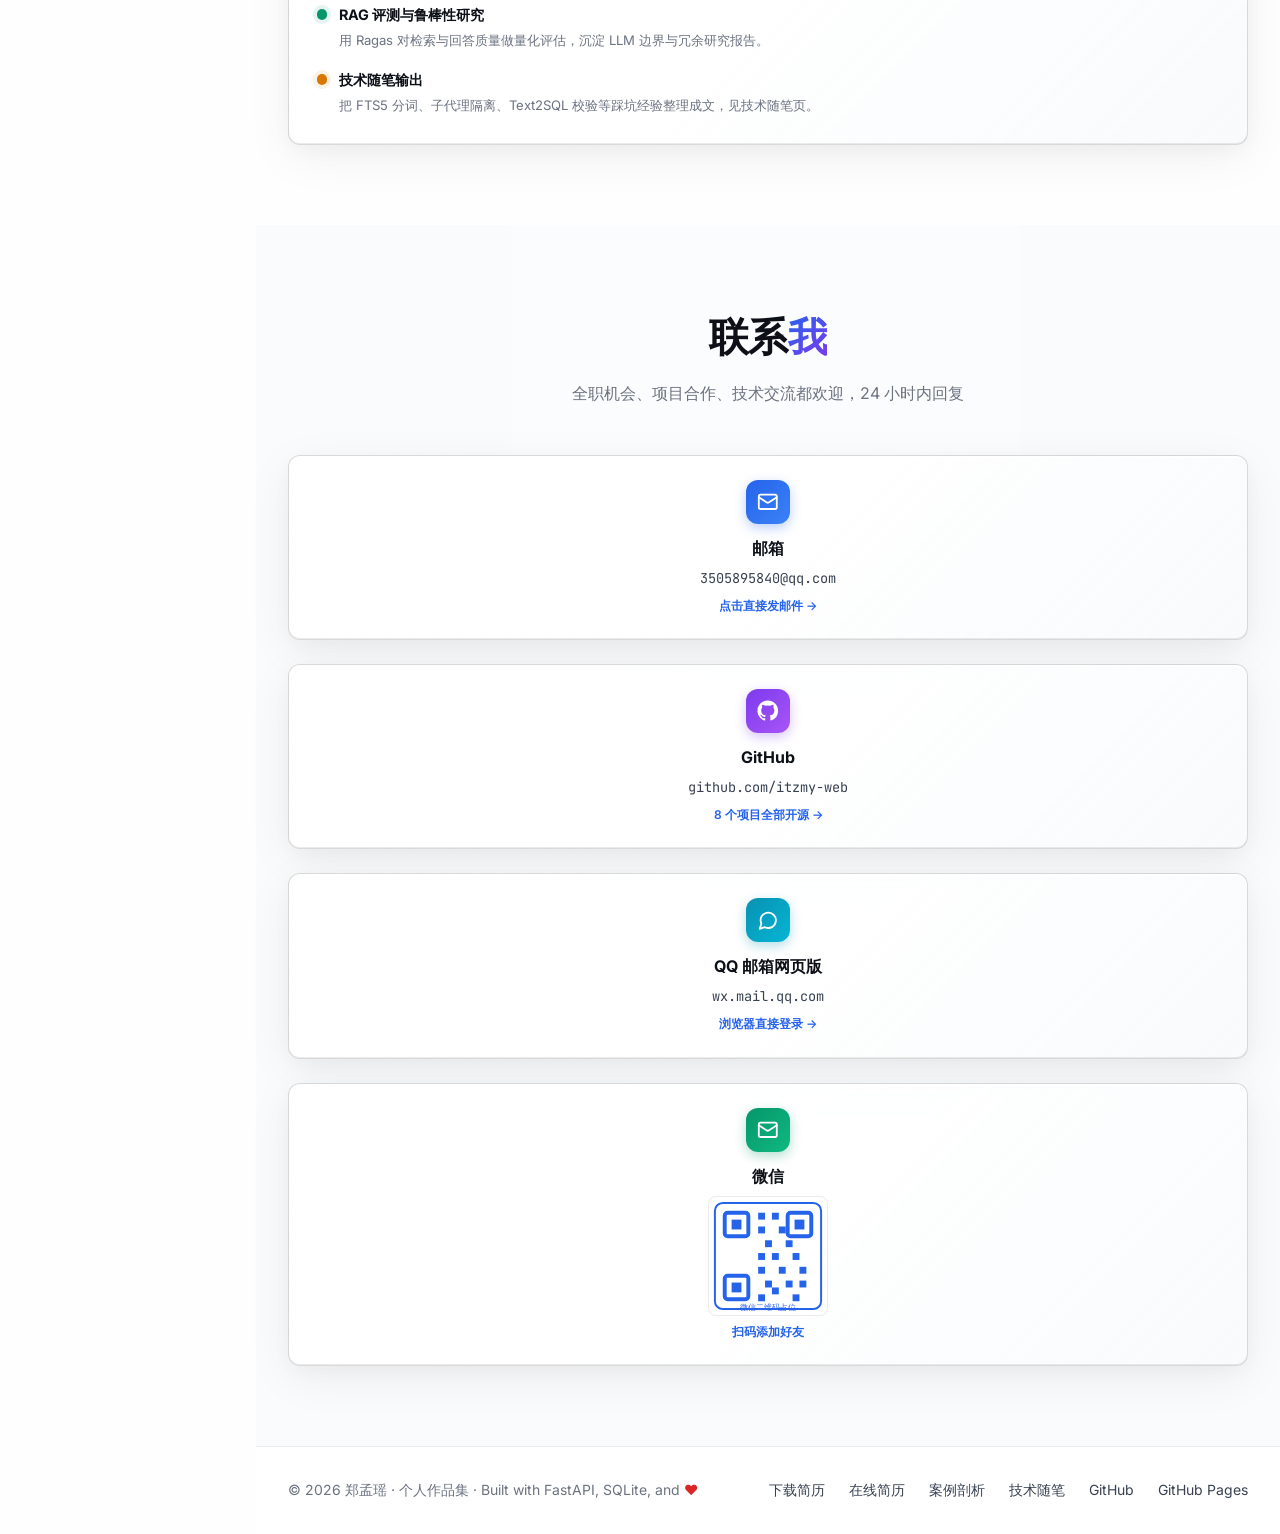
==== commit 70d5ecc6: "feat: 作品集优化 — Hero 价值主张+CTA、项目四要素、8 张实拍截图、案例剖析页、技术随笔页、关于我/联系我/工程质量板块" ====
--- a/portfolio/index.html
+++ b/portfolio/index.html
@@ -3,8 +3,16 @@
 <head>
   <meta charset="UTF-8">
   <meta name="viewport" content="width=device-width, initial-scale=1.0">
-  <title>郑孟瑶的个人作品集 | AI 应用开发之路</title>
-  <meta name="description" content="郑孟瑶的个人作品集：AI 应用工程师 · 大模型应用方向。RAG 智能智库、AI 客服管家、电商运营助手、合同智审、医药智能体等 8 个上线项目，覆盖 RAG / Agent 编排 / 多模态 / Text2SQL 全链路。">
+  <title>郑孟瑶 · AI 应用工程师 | RAG / Agent / Text2SQL 全链路落地 · 8 个可演示上线项目</title>
+  <meta name="description" content="郑孟瑶的个人作品集：AI 应用工程师，专注 RAG / Agent 编排 / Text2SQL 全链路落地。8 个上线可演示项目、36 个 REST API、297 项回归用例，擅长把大模型能力封装成可用业务系统。提供 RAG 知识库、智能客服、AI 智能体定制开发服务。">
+  <meta name="keywords" content="郑孟瑶,AI应用工程师,RAG,Agent,LangGraph,Text2SQL,FastAPI,大模型应用,作品集,求职,AI定制开发">
+  <meta name="author" content="郑孟瑶">
+  <meta property="og:type" content="website">
+  <meta property="og:title" content="郑孟瑶 · AI 应用工程师 | 把大模型能力封装成可用业务系统">
+  <meta property="og:description" content="8 个上线可演示 AI 项目，覆盖 RAG / Agent / Text2SQL 全链路。297 项回归用例，工程化落地大模型应用。">
+  <meta property="og:url" content="https://itzmy-web.github.io/portfolio/">
+  <meta property="og:locale" content="zh_CN">
+  <link rel="canonical" href="https://itzmy-web.github.io/portfolio/">
   <link rel="stylesheet" href="https://fonts.loli.net/css2?family=Inter:wght@400;500;600;700;800&family=JetBrains+Mono:wght@400;600&display=swap">
   <link rel="stylesheet" href="assets/style.css">
 </head>
@@ -15,7 +23,7 @@
     <svg viewBox="0 0 24 24" fill="none" stroke="currentColor" stroke-width="2" stroke-linecap="round"><line x1="4" x2="20" y1="12" y2="12"/><line x1="4" x2="20" y1="6" y2="6"/><line x1="4" x2="20" y1="18" y2="18"/></svg>
   </button>
 
-  <!-- ===== 左侧玻璃侧边栏（参考站 fixed w-64 glass-nav）===== -->
+  <!-- ===== 左侧玻璃侧边栏 ===== -->
   <aside class="sidebar" id="sidebar">
     <div class="sidebar-head">
       <h1 class="sidebar-logo">郑孟瑶</h1>
@@ -29,6 +37,12 @@
         <li><a href="#projects" class="nav-item">
           <svg viewBox="0 0 24 24" fill="none" stroke="currentColor" stroke-width="2" stroke-linecap="round" stroke-linejoin="round"><path d="M16 20V4a2 2 0 0 0-2-2h-4a2 2 0 0 0-2 2v16"/><rect width="20" height="14" x="2" y="6" rx="2"/></svg>
           <span>项目作品</span></a></li>
+        <li><a href="cases.html" class="nav-item">
+          <svg viewBox="0 0 24 24" fill="none" stroke="currentColor" stroke-width="2" stroke-linecap="round" stroke-linejoin="round"><path d="M14 2H6a2 2 0 0 0-2 2v16a2 2 0 0 0 2 2h12a2 2 0 0 0 2-2V8z"/><path d="M14 2v6h6"/><path d="M16 13H8"/><path d="M16 17H8"/><path d="M10 9H8"/></svg>
+          <span>案例剖析</span></a></li>
+        <li><a href="blog.html" class="nav-item">
+          <svg viewBox="0 0 24 24" fill="none" stroke="currentColor" stroke-width="2" stroke-linecap="round" stroke-linejoin="round"><path d="M12 20a8 8 0 1 0 0-16 8 8 0 0 0 0 16z"/><path d="M12 16v-4"/><path d="M12 8h.01"/></svg>
+          <span>技术随笔</span></a></li>
         <li><a href="#stack" class="nav-item">
           <svg viewBox="0 0 24 24" fill="none" stroke="currentColor" stroke-width="2" stroke-linecap="round" stroke-linejoin="round"><path d="m18 16 4-4-4-4"/><path d="m6 8-4 4 4 4"/><path d="m14.5 4-5 16"/></svg>
           <span>技术栈</span></a></li>
@@ -41,10 +55,16 @@
         <li><a href="#journey" class="nav-item">
           <svg viewBox="0 0 24 24" fill="none" stroke="currentColor" stroke-width="2" stroke-linecap="round" stroke-linejoin="round"><path d="M2 3h6a4 4 0 0 1 4 4v14a3 3 0 0 0-3-3H2z"/><path d="M22 3h-6a4 4 0 0 0-4 4v14a3 3 0 0 1 3-3h7z"/></svg>
           <span>学习历程</span></a></li>
+        <li><a href="#about" class="nav-item">
+          <svg viewBox="0 0 24 24" fill="none" stroke="currentColor" stroke-width="2" stroke-linecap="round" stroke-linejoin="round"><path d="M19 21v-2a4 4 0 0 0-4-4H9a4 4 0 0 0-4 4v2"/><circle cx="12" cy="7" r="4"/></svg>
+          <span>关于我</span></a></li>
+        <li><a href="#contact" class="nav-item">
+          <svg viewBox="0 0 24 24" fill="none" stroke="currentColor" stroke-width="2" stroke-linecap="round" stroke-linejoin="round"><path d="M21 11.5a8.38 8.38 0 0 1-.9 3.8 8.5 8.5 0 0 1-7.6 4.7 8.38 8.38 0 0 1-3.8-.9L3 21l1.9-5.7a8.38 8.38 0 0 1-.9-3.8 8.5 8.5 0 0 1 4.7-7.6 8.38 8.38 0 0 1 3.8-.9h.5a8.48 8.48 0 0 1 8 8v.5z"/></svg>
+          <span>联系我</span></a></li>
       </ul>
-      <a class="nav-resume" href="resume.html">
-        <svg viewBox="0 0 24 24" fill="none" stroke="currentColor" stroke-width="2" stroke-linecap="round" stroke-linejoin="round"><path d="M14 2H6a2 2 0 0 0-2 2v16a2 2 0 0 0 2 2h12a2 2 0 0 0 2-2V8z"/><path d="M14 2v6h6"/><path d="M16 13H8"/><path d="M16 17H8"/></svg>
-        <span>查看简历</span>
+      <a class="nav-resume" href="assets/郑孟瑶简历.pdf" download>
+        <svg viewBox="0 0 24 24" fill="none" stroke="currentColor" stroke-width="2" stroke-linecap="round" stroke-linejoin="round"><path d="M21 15v4a2 2 0 0 1-2 2H5a2 2 0 0 1-2-2v-4"/><polyline points="7 10 12 15 17 10"/><line x1="12" x2="12" y1="15" y2="3"/></svg>
+        <span>下载简历 PDF</span>
       </a>
       <a class="nav-resume" href="https://github.com/itzmy-web" target="_blank" rel="noopener">
         <svg viewBox="0 0 24 24" fill="currentColor" stroke="none"><path d="M12 .5C5.65.5.5 5.65.5 12c0 5.08 3.29 9.39 7.86 10.91.58.11.79-.25.79-.55v-2.17c-3.2.7-3.87-1.36-3.87-1.36-.52-1.33-1.28-1.68-1.28-1.68-1.04-.71.08-.7.08-.7 1.15.08 1.76 1.18 1.76 1.18 1.03 1.76 2.7 1.25 3.36.96.1-.75.4-1.25.72-1.54-2.55-.29-5.23-1.28-5.23-5.68 0-1.26.45-2.28 1.18-3.09-.12-.29-.51-1.46.11-3.05 0 0 .96-.31 3.15 1.18a10.9 10.9 0 0 1 5.74 0c2.19-1.49 3.15-1.18 3.15-1.18.62 1.59.23 2.76.11 3.05.73.81 1.18 1.83 1.18 3.09 0 4.41-2.69 5.38-5.25 5.66.41.35.77 1.05.77 2.12v3.14c0 .3.21.67.8.55A11.51 11.51 0 0 0 23.5 12C23.5 5.65 18.35.5 12 .5z"/></svg>
@@ -66,20 +86,21 @@
     <!-- ===== Hero ===== -->
     <section class="hero" id="home">
       <div class="hero-inner">
-        <p class="hero-badge reveal">PERSONAL PORTFOLIO · AI 应用方向</p>
-        <h1 class="hero-title reveal">AI 应用<span class="grad-text">开发之路</span> – 郑孟瑶</h1>
-        <h3 class="hero-sub reveal">AI 应用工程师 &amp; 全栈开发者</h3>
-        <p class="hero-desc reveal">1.5 年大模型应用开发经验，专注 AI 应用落地与全栈开发，8 个上线项目全部可演示，覆盖 RAG / Agent 编排 / 多模态 / Text2SQL 全链路。</p>
+        <p class="hero-badge reveal">PERSONAL PORTFOLIO · AI 应用方向 · 求职 / 接单中</p>
+        <h1 class="hero-title reveal">把大模型能力，<br>封装成<span class="grad-text">可用的业务系统</span></h1>
+        <h3 class="hero-sub reveal">郑孟瑶 · AI 应用工程师 / 全栈开发者</h3>
+        <p class="hero-desc reveal">1.5 年大模型应用开发经验，专注 RAG / Agent 编排 / Text2SQL 全链路落地。8 个上线项目全部可演示，从需求分析、架构设计、编码实现到部署运维独立完成。</p>
         <div class="hero-cta reveal">
-          <a class="btn btn-primary" href="https://wx.mail.qq.com/" target="_blank" rel="noopener">一起交流讨论 💬</a>
+          <a class="btn btn-primary" href="assets/郑孟瑶简历.pdf" download>📄 下载简历 PDF</a>
+          <a class="btn btn-outline" href="https://github.com/itzmy-web" target="_blank" rel="noopener">GitHub 主页</a>
+          <a class="btn btn-outline" href="#contact">联系我 ✉️</a>
           <a class="btn btn-outline" href="#projects">探索实战案例</a>
-          <a class="btn btn-outline" href="https://github.com/itzmy-web" target="_blank" rel="noopener">GitHub 主页</a>
         </div>
         <div class="hero-stats reveal">
           <div class="glass-ultra stat-card"><b>8+</b><span>实战项目</span></div>
           <div class="glass-ultra stat-card"><b>36+</b><span>API 接口</span></div>
+          <div class="glass-ultra stat-card"><b>297</b><span>项回归用例</span></div>
           <div class="glass-ultra stat-card"><b>100%</b><span>功能可演示</span></div>
-          <div class="glass-ultra stat-card"><b>24h</b><span>响应反馈</span></div>
         </div>
         <div class="hero-tools reveal">
           <h4>开发路上的得力工具 🛠️</h4>
@@ -100,7 +121,7 @@
       <div class="section-inner">
         <div class="sec-head reveal">
           <h2>项目作品<span class="grad-text">集</span></h2>
-          <p>我在 AI 应用开发、Web 技术和工具创建方面的实践成果</p>
+          <p>每个项目都讲清楚：解决什么业务痛点 · 做了什么技术决策 · 拿到什么可量化结果 · 边界在哪里</p>
         </div>
         <div class="filter-tabs reveal">
           <button class="filter-tab active" data-filter="all">全部</button>
@@ -108,6 +129,7 @@
           <button class="filter-tab" data-filter="web">Web 应用</button>
         </div>
         <div class="project-grid">
+
           <article class="glass-ultra project-card reveal" data-cat="ai">
             <div class="p-cover">
               <img src="assets/covers/RAG 智能智库.svg" alt="灵犀 · RAG 智能智库" loading="lazy">
@@ -115,9 +137,16 @@
             <div class="p-body">
               <h3>灵犀 · RAG 智能智库</h3>
               <p>文档上传与文本入库、自动分块、FTS5 全文检索、带引用问答；LLM 增强问答，中文二元分词优化检索命中率，答案可溯源。</p>
+              <div class="p-facts">
+                <div class="p-fact"><span class="pf-label pf-pain">🎯 业务痛点</span><p>通用大模型回答私有文档幻觉严重、无法溯源，企业知识散落在各岗位无法复用。</p></div>
+                <div class="p-fact"><span class="pf-label pf-sol">✨ 核心方案</span><p>文档自动分块 + SQLite FTS5 全文检索 + LLM 增强问答；自研中文二元分词双侧展开，答案强制附带原文引用。</p></div>
+                <div class="p-fact"><span class="pf-label pf-res">📈 量化效果</span><p>答案 100% 可溯源，幻觉有据可查；中文检索命中率较默认分词显著提升；无 Key 演示模式随时可打开。</p></div>
+                <div class="p-fact"><span class="pf-label pf-lim">⚠️ 已知局限</span><p>超长文档分块仍会丢失部分上下文；暂不支持多模态文件解析。</p></div>
+              </div>
               <div class="p-tags"><span>RAG</span><span>FTS5</span><span>SQLite</span><span>LLM</span></div>
               <div class="p-actions">
                 <a class="p-btn primary" href="http://39.107.107.246:8085/" target="_blank" rel="noopener">查看项目</a>
+                <a class="p-btn ghost" href="#" data-shot="assets/shots/01-rag.png" data-shot-alt="灵犀 RAG 智能智库界面截图">界面截图</a>
               </div>
             </div>
           </article>
@@ -129,10 +158,17 @@
             <div class="p-body">
               <h3>电商小二 · AI 客服管家</h3>
               <p>三轨对话引擎（task / knowledge / chitchat），6 个对话 flow 配置驱动，LLM 意图路由叠加防幻觉白名单校验，会话状态 SQLite 持久化，支持演示订单全流程。</p>
+              <div class="p-facts">
+                <div class="p-fact"><span class="pf-label pf-pain">🎯 业务痛点</span><p>电商客服 80% 是重复问题；通用客服机器人答非所问，甚至幻觉出无法兑现的承诺。</p></div>
+                <div class="p-fact"><span class="pf-label pf-sol">✨ 核心方案</span><p>三轨对话引擎（任务 / 知识 / 闲聊）+ 6 套业务 flow 配置驱动；LLM 意图路由叠加防幻觉白名单校验，会话状态落库持久化。</p></div>
+                <div class="p-fact"><span class="pf-label pf-res">📈 量化效果</span><p>6 套业务流程开箱可跑，演示订单全流程端到端可演示；白名单把幻觉承诺拦在生成之前。</p></div>
+                <div class="p-fact"><span class="pf-label pf-lim">⚠️ 已知局限</span><p>新业务流程需人工梳理成 flow 配置；复杂多轮追问仍可能跳出既有 flow。</p></div>
+              </div>
               <div class="p-tags"><span>对话引擎</span><span>SQLite</span><span>LLM</span><span>意图路由</span></div>
               <div class="p-actions">
                 <a class="p-btn primary" href="http://39.107.107.246:8083/login.html" target="_blank" rel="noopener">查看项目</a>
                 <a class="p-btn ghost" href="https://github.com/itzmy-web/5.dianshang-xiaoer-cs.app" target="_blank" rel="noopener">源码</a>
+                <a class="p-btn ghost" href="#" data-shot="assets/shots/02-cs.png" data-shot-alt="电商小二智能客服界面截图">界面截图</a>
               </div>
             </div>
           </article>
@@ -144,10 +180,17 @@
             <div class="p-body">
               <h3>驾驶舱 · AI 电商运营助手</h3>
               <p>商品与店铺管理、经营数据看板、4 个预置 Agent 分步执行与工作流编排；采用 FastAPI + Celery + LangGraph + Next.js 架构，Docker Compose 偏移端口部署。</p>
+              <div class="p-facts">
+                <div class="p-fact"><span class="pf-label pf-pain">🎯 业务痛点</span><p>运营看数据要跨多个后台手工拉表，经营分析滞后，AI 能力与日常工作流割裂。</p></div>
+                <div class="p-fact"><span class="pf-label pf-sol">✨ 核心方案</span><p>商品 / 店铺管理 + 经营看板 + 4 个预置 Agent 分步执行；FastAPI + Celery + LangGraph + Next.js，Docker Compose 偏移端口编排。</p></div>
+                <div class="p-fact"><span class="pf-label pf-res">📈 量化效果</span><p>自然语言问经营数据，Agent 分步执行过程可视；MySQL / Redis / Postgres / API / Web 多服务一键编排部署。</p></div>
+                <div class="p-fact"><span class="pf-label pf-lim">⚠️ 已知局限</span><p>预置 Agent 覆盖场景有限，新场景需扩展工具网关；Windows 下 Celery 需切 solo 进程池。</p></div>
+              </div>
               <div class="p-tags"><span>FastAPI</span><span>Celery</span><span>LangGraph</span><span>Next.js</span></div>
               <div class="p-actions">
                 <a class="p-btn primary" href="http://39.107.107.246:8087/login" target="_blank" rel="noopener">查看项目</a>
                 <a class="p-btn ghost" href="https://github.com/itzmy-web/7.ecommerce-assistant-demo.app" target="_blank" rel="noopener">源码</a>
+                <a class="p-btn ghost" href="#" data-shot="assets/shots/03-ops.png" data-shot-alt="AI 电商运营助手界面截图">界面截图</a>
               </div>
             </div>
           </article>
@@ -159,9 +202,16 @@
             <div class="p-body">
               <h3>法眼 · AI 合同智审平台</h3>
               <p>数据驱动规则引擎（keyword / regex / absence / custom 四种模式、11 条内置规则）叠加 LLM 语义研判，支持审批决定、回写评论、Markdown 导出与全程审计日志。</p>
+              <div class="p-facts">
+                <div class="p-fact"><span class="pf-label pf-pain">🎯 业务痛点</span><p>合同审查靠人工逐条看，风险条款漏检、审批流转无记录、出问题无法回溯。</p></div>
+                <div class="p-fact"><span class="pf-label pf-sol">✨ 核心方案</span><p>数据驱动规则引擎（四种匹配模式、11 条内置规则）+ LLM 语义研判双通道；审批决定、评论回写、Markdown 导出、全程审计日志。</p></div>
+                <div class="p-fact"><span class="pf-label pf-res">📈 量化效果</span><p>机器可查条款秒级过检，人工只需聚焦语义风险；每一次审批留痕可回溯。</p></div>
+                <div class="p-fact"><span class="pf-label pf-lim">⚠️ 已知局限</span><p>规则库需按行业持续补充；LLM 研判结果需人工复核兜底。</p></div>
+              </div>
               <div class="p-tags"><span>规则引擎</span><span>LLM</span><span>FastAPI</span><span>SQLite</span></div>
               <div class="p-actions">
                 <a class="p-btn primary" href="http://39.107.107.246:8088/" target="_blank" rel="noopener">查看项目</a>
+                <a class="p-btn ghost" href="#" data-shot="assets/shots/04-contract.png" data-shot-alt="AI 合同智审平台界面截图">界面截图</a>
               </div>
             </div>
           </article>
@@ -173,10 +223,18 @@
             <div class="p-body">
               <h3>罗盘 · 医药智能体</h3>
               <p>基于 DeepAgents / LangGraph 的医药行业智能体：对接 MySQL 药品 / 库存 / 销售数据库，RAGFlow 知识检索 + Tavily 联网搜索，LLM 多链路故障自动降级。</p>
+              <div class="p-facts">
+                <div class="p-fact"><span class="pf-label pf-pain">🎯 业务痛点</span><p>医药数据分散在 MySQL 多表、内部文档和互联网，问一句「XX 药库存和销量」要跨三四个系统手工查。</p></div>
+                <div class="p-fact"><span class="pf-label pf-sol">✨ 核心方案</span><p>DeepAgents / LangGraph 多子代理编排：DB 子代理直连 MySQL、RAGFlow 知识检索、Tavily 联网搜索三通道自动路由，LLM 多链路故障自动降级。</p></div>
+                <div class="p-fact"><span class="pf-label pf-res">📈 量化效果</span><p>一条问题自动选通道汇总回答；单条 LLM 链路故障自动切换，服务不中断。</p></div>
+                <div class="p-fact"><span class="pf-label pf-lim">⚠️ 已知局限</span><p>RAGFlow 服务偶发不可用（已做熔断降级）；多表关联查询依赖 schema 描述质量。</p></div>
+              </div>
               <div class="p-tags"><span>DeepAgents</span><span>LangGraph</span><span>MySQL</span><span>RAG</span></div>
               <div class="p-actions">
                 <a class="p-btn primary" href="http://39.107.107.246:8084/" target="_blank" rel="noopener">查看项目</a>
                 <a class="p-btn ghost" href="https://github.com/itzmy-web/6.compass-pharma-cloud" target="_blank" rel="noopener">源码</a>
+                <a class="p-btn ghost" href="cases.html#compass">案例剖析</a>
+                <a class="p-btn ghost" href="#" data-shot="assets/shots/05-compass.png" data-shot-alt="罗盘医药智能体界面截图">界面截图</a>
               </div>
             </div>
           </article>
@@ -188,10 +246,18 @@
             <div class="p-body">
               <h3>问数 ChatBI · 智能问数平台</h3>
               <p>12 节点 LangGraph Text2SQL Agent：自然语言问数 → schema linking → SQL 生成 → 校验 → 执行 → 流式总结；Qdrant + Elasticsearch 双索引 + bge embedding，FastAPI SSE 流式输出。</p>
+              <div class="p-facts">
+                <div class="p-fact"><span class="pf-label pf-pain">🎯 业务痛点</span><p>业务人员看数据要写 SQL、排期等数仓；通用问数工具生成的 SQL 常错且无法校验。</p></div>
+                <div class="p-fact"><span class="pf-label pf-sol">✨ 核心方案</span><p>12 节点 LangGraph Text2SQL Agent：schema linking → SQL 生成 → 静态校验 → 执行 → 流式总结；Qdrant + ES 双索引 + bge embedding，FastAPI SSE 流式。</p></div>
+                <div class="p-fact"><span class="pf-label pf-res">📈 量化效果</span><p>问数结果流式返回，降低等待时延；schema linking + 校验节点把错误 SQL 兜在执行前；登录门禁 + 演示模式随时可看。</p></div>
+                <div class="p-fact"><span class="pf-label pf-lim">⚠️ 已知局限</span><p>复杂多表关联 SQL 仍会出错；自然语言歧义需要澄清轮次。</p></div>
+              </div>
               <div class="p-tags"><span>LangGraph</span><span>Text2SQL</span><span>Qdrant</span><span>Elasticsearch</span></div>
               <div class="p-actions">
                 <a class="p-btn primary" href="http://39.107.107.246:8082/" target="_blank" rel="noopener">查看项目</a>
                 <a class="p-btn ghost" href="https://github.com/itzmy-web/4.wenshu-chatbi-cloud.app" target="_blank" rel="noopener">源码</a>
+                <a class="p-btn ghost" href="cases.html#chatbi">案例剖析</a>
+                <a class="p-btn ghost" href="#" data-shot="assets/shots/06-chatbi.png" data-shot-alt="问数 ChatBI 界面截图">界面截图</a>
               </div>
             </div>
           </article>
@@ -203,10 +269,17 @@
             <div class="p-body">
               <h3>省身 · 企业问题自检平台</h3>
               <p>文档导入 → AI 抽题 → 翻卡自检 → 薄弱汇总的企业问题自检平台，自研 SRS 间隔重复算法，26 项功能 / 297 项回归全绿。</p>
+              <div class="p-facts">
+                <div class="p-fact"><span class="pf-label pf-pain">🎯 业务痛点</span><p>企业内审培训靠人工出题抽检，出题慢、无沉淀、复习没有节奏安排。</p></div>
+                <div class="p-fact"><span class="pf-label pf-sol">✨ 核心方案</span><p>文档导入 → AI 抽题 → 翻卡自检 → 薄弱汇总；自研 SRS 间隔重复算法，按遗忘曲线安排复习节奏。</p></div>
+                <div class="p-fact"><span class="pf-label pf-res">📈 量化效果</span><p>26 项功能封版 v2，297 项回归用例全绿；抽题-自检-复习闭环全自动。</p></div>
+                <div class="p-fact"><span class="pf-label pf-lim">⚠️ 已知局限</span><p>抽题质量依赖文档结构化程度；数字人集成依赖第三方 SDK 可用性。</p></div>
+              </div>
               <div class="p-tags"><span>FastAPI</span><span>SQLite</span><span>SRS 算法</span><span>AI 抽题</span></div>
               <div class="p-actions">
                 <a class="p-btn primary" href="http://39.107.107.246:8081/login.html" target="_blank" rel="noopener">查看项目</a>
                 <a class="p-btn ghost" href="https://github.com/itzmy-web/2.question-self-check" target="_blank" rel="noopener">源码</a>
+                <a class="p-btn ghost" href="#" data-shot="assets/shots/07-selfcheck.png" data-shot-alt="企业问题自检平台界面截图">界面截图</a>
               </div>
             </div>
           </article>
@@ -219,10 +292,18 @@
             <div class="p-body">
               <h3>融界 · 四合一 AI 融合工作台</h3>
               <p>将 RAG 智库、AI 合同审批、电商小二客服、电商运营助手四个独立项目融合为单端口工作台：36 个 API、三轨对话引擎、数据驱动合同规则引擎、FTS5 中文检索，LLM 双链路无 Key 自动降级。</p>
+              <div class="p-facts">
+                <div class="p-fact"><span class="pf-label pf-pain">🎯 业务痛点</span><p>四个项目四套入口、四份部署，演示要来回切换、运维要维护四份环境。</p></div>
+                <div class="p-fact"><span class="pf-label pf-sol">✨ 核心方案</span><p>单端口聚合 36 个 API 统一五大视图；三轨对话引擎、数据驱动规则引擎、FTS5 中文检索复用，LLM 双链路无 Key 自动降级。</p></div>
+                <div class="p-fact"><span class="pf-label pf-res">📈 量化效果</span><p>一次部署四套系统全部上线；36 个 API 单端口暴露，演示与运维成本降为 1/4；GitHub 开源 + 云端 + 服务器三端部署。</p></div>
+                <div class="p-fact"><span class="pf-label pf-lim">⚠️ 已知局限</span><p>单服务器 1.7G 内存，多模块并行需留意资源调度；子模块共用端口需保证故障隔离。</p></div>
+              </div>
               <div class="p-tags"><span>Python</span><span>FastAPI</span><span>SQLite</span><span>FTS5</span><span>单端口聚合</span></div>
               <div class="p-actions">
                 <a class="p-btn primary" href="https://fusion-workbench-confirm.app.workbuddy.host/" target="_blank" rel="noopener">查看项目</a>
                 <a class="p-btn ghost" href="https://github.com/itzmy-web/8.ai-demo" target="_blank" rel="noopener">源码</a>
+                <a class="p-btn ghost" href="cases.html#fusion">案例剖析</a>
+                <a class="p-btn ghost" href="#" data-shot="assets/shots/08-fusion.png" data-shot-alt="融界四合一融合工作台界面截图">界面截图</a>
               </div>
             </div>
           </article>
@@ -230,12 +311,54 @@
       </div>
     </section>
 
+    <!-- ===== 工程质量 ===== -->
+    <section class="section section-alt" id="quality">
+      <div class="section-inner">
+        <div class="sec-head reveal">
+          <h2>测试与<span class="grad-text">工程质量</span></h2>
+          <p>不只是写 demo：回归、降级、持久化、审计，生产级工程实践贯穿每个项目</p>
+        </div>
+        <div class="quality-grid">
+          <div class="glass-ultra quality-card reveal">
+            <div class="q-icon si-emerald"><svg viewBox="0 0 24 24" fill="none" stroke="currentColor" stroke-width="2" stroke-linecap="round" stroke-linejoin="round"><path d="M22 11.08V12a10 10 0 1 1-5.93-9.14"/><polyline points="22 4 12 14.01 9 11.01"/></svg></div>
+            <h3>297 项回归用例</h3>
+            <p>省身项目封版 v2：26 项功能逐条对齐需求，297 项回归用例全部通过，每次改动前先跑回归再上线。</p>
+          </div>
+          <div class="glass-ultra quality-card reveal">
+            <div class="q-icon si-blue"><svg viewBox="0 0 24 24" fill="none" stroke="currentColor" stroke-width="2" stroke-linecap="round" stroke-linejoin="round"><path d="m18 16 4-4-4-4"/><path d="m6 8-4 4 4 4"/><path d="m14.5 4-5 16"/></svg></div>
+            <h3>36 个 REST API</h3>
+            <p>FastAPI + Pydantic 校验 + 依赖注入，OpenAPI 文档自动生成；接口层统一异常处理，错误响应结构化返回。</p>
+          </div>
+          <div class="glass-ultra quality-card reveal">
+            <div class="q-icon si-purple"><svg viewBox="0 0 24 24" fill="none" stroke="currentColor" stroke-width="2" stroke-linecap="round" stroke-linejoin="round"><path d="M12 2v4"/><path d="m16.2 7.8 2.9-2.9"/><path d="M18 12h4"/><path d="m16.2 16.2 2.9 2.9"/><path d="M12 18v4"/><path d="m4.9 19.1 2.9-2.9"/><path d="M2 12h4"/><path d="m4.9 4.9 2.9 2.9"/></svg></div>
+            <h3>LLM 多链路降级</h3>
+            <p>双 LLM 后端自动切换，无 Key / 超时 / 限流时演示模式兜底，服务不中断；RAGFlow 不可用时熔断降级到本地检索。</p>
+          </div>
+          <div class="glass-ultra quality-card reveal">
+            <div class="q-icon si-cyan"><svg viewBox="0 0 24 24" fill="none" stroke="currentColor" stroke-width="2" stroke-linecap="round" stroke-linejoin="round"><ellipse cx="12" cy="5" rx="9" ry="3"/><path d="M3 5v14a9 3 0 0 0 18 0V5"/><path d="M3 12a9 3 0 0 0 18 0"/></svg></div>
+            <h3>会话状态持久化</h3>
+            <p>dialogue_states 表以 sender_id 为主键 + state_json 存储会话状态，刷新页面不丢上下文，多轮对话可恢复。</p>
+          </div>
+          <div class="glass-ultra quality-card reveal">
+            <div class="q-icon si-pink"><svg viewBox="0 0 24 24" fill="none" stroke="currentColor" stroke-width="2" stroke-linecap="round" stroke-linejoin="round"><path d="M14 2H6a2 2 0 0 0-2 2v16a2 2 0 0 0 2 2h12a2 2 0 0 0 2-2V8z"/><path d="M14 2v6h6"/><path d="M16 13H8"/><path d="M16 17H8"/><path d="M10 9H8"/></svg></div>
+            <h3>全程审计日志</h3>
+            <p>合同审批每一次决定、评论、导出全部留痕，可回溯到操作人与时间点，满足合规审查要求。</p>
+          </div>
+          <div class="glass-ultra quality-card reveal">
+            <div class="q-icon si-orange"><svg viewBox="0 0 24 24" fill="none" stroke="currentColor" stroke-width="2" stroke-linecap="round" stroke-linejoin="round"><path d="M14.7 6.3a1 1 0 0 0 0 1.4l1.6 1.6a1 1 0 0 0 1.4 0l3.77-3.77a6 6 0 0 1-7.94 7.94l-6.91 6.91a2.12 2.12 0 0 1-3-3l6.91-6.91a6 6 0 0 1 7.94-7.94l-3.76 3.76z"/></svg></div>
+            <h3>工具链自测</h3>
+            <p>静态回归核对脚本（id / class / 图标符号零缺失）+ DOM mock 逻辑测试（18 项断言），改样式先过工具链再上线。</p>
+          </div>
+        </div>
+      </div>
+    </section>
+
     <!-- ===== 技术栈 ===== -->
-    <section class="section section-alt" id="stack">
+    <section class="section" id="stack">
       <div class="section-inner">
         <div class="sec-head reveal">
           <h2>技术<span class="grad-text">栈</span></h2>
-          <p>掌握的现代技术栈和工具，持续学习和实践最新技术</p>
+          <p>不只写会什么，更写清楚在每个项目里为什么这么选、解决了什么问题</p>
         </div>
         <div class="stack-grid">
           <div class="glass-ultra stack-card reveal">
@@ -248,9 +371,9 @@
                 <span class="stack-avg">平均 72</span>
               </div>
             </div>
-            <div class="skill-row"><div class="skill-info"><span class="skill-name">HTML / CSS / JS</span><span class="skill-level">Advanced · 78</span></div><p>独立完成交互界面与响应式布局，注重细节与可访问性</p></div>
-            <div class="skill-row"><div class="skill-info"><span class="skill-name">Vue</span><span class="skill-level">Advanced · 72</span></div><p>阅读并改造多个 Vue 项目，熟悉组件与状态管理</p></div>
-            <div class="skill-row"><div class="skill-info"><span class="skill-name">Next.js</span><span class="skill-level">Intermediate · 68</span></div><p>了解 App Router 与 SSR，跟进参考项目学习</p></div>
+            <div class="skill-row"><div class="skill-info"><span class="skill-name">HTML / CSS / JS</span><span class="skill-level">Advanced · 78</span></div><p><b>选型理由：</b>作品集与全部项目界面零框架依赖手写，加载快、可控性强；交互界面与响应式布局独立完成，注重细节与可访问性。</p></div>
+            <div class="skill-row"><div class="skill-info"><span class="skill-name">Vue</span><span class="skill-level">Advanced · 72</span></div><p><b>选型理由：</b>客服前端主力方案，组件 + 状态管理适配多轮对话场景；阅读并改造多个既有 Vue 项目。</p></div>
+            <div class="skill-row"><div class="skill-info"><span class="skill-name">Next.js</span><span class="skill-level">Intermediate · 68</span></div><p><b>选型理由：</b>运营助手工作台需要 SSR 与 App Router，跟随参考项目实战学习，掌握页面级数据获取。</p></div>
           </div>
 
           <div class="glass-ultra stack-card reveal">
@@ -263,9 +386,9 @@
                 <span class="stack-avg">平均 84</span>
               </div>
             </div>
-            <div class="skill-row"><div class="skill-info"><span class="skill-name">Python</span><span class="skill-level">Expert · 90</span></div><p>主力开发语言，8 个上线项目全部基于 Python 构建</p></div>
-            <div class="skill-row"><div class="skill-info"><span class="skill-name">FastAPI</span><span class="skill-level">Expert · 85</span></div><p>36 个 RESTful API 设计实战，Pydantic 与依赖注入熟练</p></div>
-            <div class="skill-row"><div class="skill-info"><span class="skill-name">SQL 数据库</span><span class="skill-level">Advanced · 80</span></div><p>SQLite WAL/FTS5、MySQL 多表关联与查询优化实践</p></div>
+            <div class="skill-row"><div class="skill-info"><span class="skill-name">Python</span><span class="skill-level">Expert · 90</span></div><p><b>选型理由：</b>AI 生态主场，8 个上线项目全部基于 Python 构建，从脚本到服务一人闭环。</p></div>
+            <div class="skill-row"><div class="skill-info"><span class="skill-name">FastAPI</span><span class="skill-level">Expert · 85</span></div><p><b>选型理由：</b>异步 + Pydantic 校验 + 依赖注入，36 个 RESTful API 设计实战，OpenAPI 文档零成本维护，适合 AI 服务快速开发。</p></div>
+            <div class="skill-row"><div class="skill-info"><span class="skill-name">SQL 数据库</span><span class="skill-level">Advanced · 80</span></div><p><b>选型理由：</b>SQLite WAL / FTS5 做单文件零运维部署，MySQL 承接多表关联业务数据；按场景选库而不是一把梭。</p></div>
           </div>
 
           <div class="glass-ultra stack-card reveal">
@@ -278,9 +401,9 @@
                 <span class="stack-avg">平均 80</span>
               </div>
             </div>
-            <div class="skill-row"><div class="skill-info"><span class="skill-name">LangGraph / DeepAgents</span><span class="skill-level">Advanced · 80</span></div><p>多 Agent 编排、子代理上下文隔离、HITL 中断实战</p></div>
-            <div class="skill-row"><div class="skill-info"><span class="skill-name">RAG 检索增强</span><span class="skill-level">Advanced · 78</span></div><p>FTS5 中文二元分词、Qdrant + ES 双索引、bge embedding</p></div>
-            <div class="skill-row"><div class="skill-info"><span class="skill-name">LLM 应用</span><span class="skill-level">Advanced · 82</span></div><p>多链路故障降级、Text2SQL、意图路由与防幻觉校验</p></div>
+            <div class="skill-row"><div class="skill-info"><span class="skill-name">LangGraph / DeepAgents</span><span class="skill-level">Advanced · 80</span></div><p><b>选型理由：</b>复杂流程需要状态图与检查点，12 节点 Text2SQL Agent 与多子代理编排实战；多 Agent 编排、子代理上下文隔离、HITL 中断。</p></div>
+            <div class="skill-row"><div class="skill-info"><span class="skill-name">RAG 检索增强</span><span class="skill-level">Advanced · 78</span></div><p><b>选型理由：</b>先 FTS5 后向量的渐进路线，避免向量库运维成本；中文二元分词优化检索，Qdrant + ES 双索引按需升级。</p></div>
+            <div class="skill-row"><div class="skill-info"><span class="skill-name">LLM 应用</span><span class="skill-level">Advanced · 82</span></div><p><b>选型理由：</b>多链路故障降级、Text2SQL 校验策略、意图路由与防幻觉白名单，把「模型不稳定」工程化兜住。</p></div>
           </div>
 
           <div class="glass-ultra stack-card reveal">
@@ -293,16 +416,16 @@
                 <span class="stack-avg">平均 72</span>
               </div>
             </div>
-            <div class="skill-row"><div class="skill-info"><span class="skill-name">Docker</span><span class="skill-level">Advanced · 72</span></div><p>Compose 多服务编排、偏移端口部署、数据卷持久化</p></div>
-            <div class="skill-row"><div class="skill-info"><span class="skill-name">Git</span><span class="skill-level">Expert · 85</span></div><p>分支管理、SSH 免 token 推送、多副本代码同步策略</p></div>
-            <div class="skill-row"><div class="skill-info"><span class="skill-name">Linux 部署</span><span class="skill-level">Intermediate · 65</span></div><p>内网服务器运维、uv 虚拟环境、后台服务管理</p></div>
+            <div class="skill-row"><div class="skill-info"><span class="skill-name">Docker</span><span class="skill-level">Advanced · 72</span></div><p><b>选型理由：</b>运营助手五服务编排必须容器化，Compose 偏移端口部署 + 数据卷持久化，环境一致性可复现。</p></div>
+            <div class="skill-row"><div class="skill-info"><span class="skill-name">Git</span><span class="skill-level">Expert · 85</span></div><p><b>选型理由：</b>多项目并行靠分支与多副本同步策略，SSH 免 token 推送，本地 / 部署目录 / U 盘三备份。</p></div>
+            <div class="skill-row"><div class="skill-info"><span class="skill-name">Linux 部署</span><span class="skill-level">Intermediate · 65</span></div><p><b>选型理由：</b>8 个项目全部跑在云服务器，uv 虚拟环境 + nohup 后台服务 + 安全组端口管理实操经验。</p></div>
           </div>
         </div>
       </div>
     </section>
 
     <!-- ===== AI 开发工具 ===== -->
-    <section class="section" id="tools">
+    <section class="section section-alt" id="tools">
       <div class="section-inner">
         <div class="sec-head reveal">
           <h2>AI 开发<span class="grad-text">工具</span></h2>
@@ -408,11 +531,11 @@
     </section>
 
     <!-- ===== 项目服务 ===== -->
-    <section class="section section-alt" id="services">
+    <section class="section" id="services">
       <div class="section-inner">
         <div class="sec-head reveal">
           <h2>项目<span class="grad-text">服务</span></h2>
-          <p>基于真实项目经验提供的开发服务，满足不同业务场景需求</p>
+          <p>基于真实项目经验提供的开发服务，每项服务都有已上线的同款案例可验证</p>
         </div>
         <div class="service-grid">
           <div class="glass-ultra service-card reveal">
@@ -425,7 +548,8 @@
             <h3>智能客服系统定制</h3>
             <p>基于三轨对话引擎的智能客服系统，支持意图路由、知识问答与业务 flow 配置，电商小二同款架构。</p>
             <div class="service-features"><span>三轨对话</span><span>意图路由</span><span>防幻觉校验</span><span>会话持久化</span><span>人工接管</span></div>
-            <a class="service-btn" href="https://wx.mail.qq.com/" target="_blank" rel="noopener">咨询服务</a>
+            <div class="p-deliver"><b>交付清单：</b>部署脚本 + 使用文档 + 回归测试用例 + 可登录演示环境</div>
+            <a class="service-btn" href="#contact">咨询服务</a>
           </div>
 
           <div class="glass-ultra service-card reveal">
@@ -438,7 +562,8 @@
             <h3>RAG 知识库搭建</h3>
             <p>文档导入、自动分块、全文检索与带引用问答的完整 RAG 知识库，RAG 智能智库同款，支持 LLM 增强与无 Key 演示双模式。</p>
             <div class="service-features"><span>文档入库</span><span>全文检索</span><span>引用问答</span><span>中文分词优化</span><span>双模式</span></div>
-            <a class="service-btn" href="https://wx.mail.qq.com/" target="_blank" rel="noopener">咨询服务</a>
+            <div class="p-deliver"><b>交付清单：</b>部署脚本 + 使用文档 + 检索测试用例 + 可登录演示环境</div>
+            <a class="service-btn" href="#contact">咨询服务</a>
           </div>
 
           <div class="glass-ultra service-card reveal">
@@ -451,7 +576,8 @@
             <h3>AI 智能体开发</h3>
             <p>基于 LangGraph / DeepAgents 的行业智能体：数据库对接、工具调用、多 Agent 编排与故障自动降级，罗盘医药同款架构。</p>
             <div class="service-features"><span>多 Agent</span><span>工具调用</span><span>数据库对接</span><span>联网搜索</span><span>自动降级</span></div>
-            <a class="service-btn" href="https://wx.mail.qq.com/" target="_blank" rel="noopener">咨询服务</a>
+            <div class="p-deliver"><b>交付清单：</b>部署脚本 + 架构文档 + 降级测试用例 + 可登录演示环境</div>
+            <a class="service-btn" href="#contact">咨询服务</a>
           </div>
 
           <div class="glass-ultra service-card reveal">
@@ -464,18 +590,19 @@
             <h3>数据看板与问数系统</h3>
             <p>经营数据看板与 NL2SQL 问数系统：自然语言查数据、图表可视化、经营指标统计，运营助手与问数 ChatBI 同款。</p>
             <div class="service-features"><span>自然语言查数</span><span>数据看板</span><span>指标统计</span><span>图表导出</span><span>持续迭代</span></div>
-            <a class="service-btn" href="https://wx.mail.qq.com/" target="_blank" rel="noopener">咨询服务</a>
+            <div class="p-deliver"><b>交付清单：</b>部署脚本 + 指标文档 + 问数测试集 + 可登录演示环境</div>
+            <a class="service-btn" href="#contact">咨询服务</a>
           </div>
         </div>
       </div>
     </section>
 
     <!-- ===== 学习历程 ===== -->
-    <section class="section" id="journey">
+    <section class="section section-alt" id="journey">
       <div class="section-inner">
         <div class="sec-head reveal">
           <h2>学习<span class="grad-text">历程</span></h2>
-          <p>从后端入门到 AI 应用落地，一步一个脚印</p>
+          <p>从后端入门到 AI 应用落地，记录每个阶段跨过的坎和拿到的结果</p>
         </div>
         <div class="timeline">
           <div class="tl-item reveal">
@@ -484,6 +611,7 @@
               <div class="tl-date"><svg viewBox="0 0 24 24" fill="none" stroke="currentColor" stroke-width="2" stroke-linecap="round" stroke-linejoin="round"><path d="M8 2v4"/><path d="M16 2v4"/><rect width="18" height="18" x="3" y="4" rx="2"/><path d="M3 10h18"/></svg>2026-01</div>
               <h3>前端与编程基础</h3>
               <p>系统学习 HTML / CSS / JavaScript 与 Vue，完成第一个响应式页面，建立前端工程化思维。</p>
+              <div class="tl-note"><b>最大难点：</b>从「能写出来」到「写得可维护」，第一次理解组件化与工程化的差别。<b>收获：</b>独立完成响应式布局，作品集界面全程手写零框架依赖。</div>
               <div class="p-tags"><span>HTML</span><span>CSS</span><span>JavaScript</span><span>Vue</span></div>
               <span class="tl-badge tl-badge-blue">学习</span>
             </div>
@@ -495,6 +623,7 @@
               <div class="tl-date"><svg viewBox="0 0 24 24" fill="none" stroke="currentColor" stroke-width="2" stroke-linecap="round" stroke-linejoin="round"><path d="M8 2v4"/><path d="M16 2v4"/><rect width="18" height="18" x="3" y="4" rx="2"/><path d="M3 10h18"/></svg>2026-03</div>
               <h3>Python 后端进阶</h3>
               <p>转向 Python 后端，掌握 FastAPI 与 RESTful API 设计，完成第一个 FastAPI + SQLite 全栈项目。</p>
+              <div class="tl-note"><b>最大难点：</b>ORM 会话生命周期（DetachedInstanceError）与脚本 sys.path 问题反复踩坑。<b>收获：</b>36 个 REST API 设计经验，Pydantic 校验与依赖注入形成肌肉记忆。</div>
               <div class="p-tags"><span>Python</span><span>FastAPI</span><span>SQLite</span><span>RESTful</span></div>
               <span class="tl-badge tl-badge-blue">项目</span>
             </div>
@@ -506,6 +635,7 @@
               <div class="tl-date"><svg viewBox="0 0 24 24" fill="none" stroke="currentColor" stroke-width="2" stroke-linecap="round" stroke-linejoin="round"><path d="M8 2v4"/><path d="M16 2v4"/><rect width="18" height="18" x="3" y="4" rx="2"/><path d="M3 10h18"/></svg>2026-05</div>
               <h3>多 Agent 框架实战</h3>
               <p>学习 LangGraph / DeepAgents，完成 CEO→CTO→CODER 多 Agent demo 与 HITL 中断、子代理上下文隔离等十大组件实践。</p>
+              <div class="tl-note"><b>最大难点：</b>子代理上下文隔离边界与 HITL 中断后的状态恢复。<b>收获：</b>Agent Harness 十大组件 demo 08-17 全部跑通，多 Agent 编排有手感。</div>
               <div class="p-tags"><span>LangGraph</span><span>DeepAgents</span><span>多 Agent</span><span>HITL</span></div>
               <span class="tl-badge tl-badge-purple">学习</span>
             </div>
@@ -517,6 +647,7 @@
               <div class="tl-date"><svg viewBox="0 0 24 24" fill="none" stroke="currentColor" stroke-width="2" stroke-linecap="round" stroke-linejoin="round"><path d="M8 2v4"/><path d="M16 2v4"/><rect width="18" height="18" x="3" y="4" rx="2"/><path d="M3 10h18"/></svg>2026-07</div>
               <h3>RAG 检索增强落地</h3>
               <p>攻克 SQLite FTS5 中文检索难题（二元分词双侧展开），完成 RAG 智能智库与 Qdrant + ES 双索引实践。</p>
+              <div class="tl-note"><b>最大难点：</b>FTS5 默认分词对中文支持差，自研二元分词双侧展开才把命中率拉起来。<b>收获：</b>「先 FTS5 后向量」的渐进式 RAG 路线成型，检索命中率显著提升。</div>
               <div class="p-tags"><span>RAG</span><span>FTS5</span><span>Qdrant</span><span>Elasticsearch</span></div>
               <span class="tl-badge tl-badge-purple">项目</span>
             </div>
@@ -528,6 +659,7 @@
               <div class="tl-date"><svg viewBox="0 0 24 24" fill="none" stroke="currentColor" stroke-width="2" stroke-linecap="round" stroke-linejoin="round"><path d="M8 2v4"/><path d="M16 2v4"/><rect width="18" height="18" x="3" y="4" rx="2"/><path d="M3 10h18"/></svg>2026-09</div>
               <h3>多项目并行实战</h3>
               <p>电商小二智能客服、AI 合同审批、罗盘医药智能体、企业问题自检平台四个项目并行推进，全部上线可演示。</p>
+              <div class="tl-note"><b>最大难点：</b>Celery on Windows 进程池必崩（prefork PermissionError），切 solo 进程池解决；多项目上下文频繁切换。<b>收获：</b>四项目全部上线，297 项回归用例方法论成型。</div>
               <div class="p-tags"><span>智能客服</span><span>合同审批</span><span>医药智能体</span><span>问题自检</span></div>
               <span class="tl-badge tl-badge-green">成就</span>
             </div>
@@ -539,9 +671,82 @@
               <div class="tl-date"><svg viewBox="0 0 24 24" fill="none" stroke="currentColor" stroke-width="2" stroke-linecap="round" stroke-linejoin="round"><path d="M8 2v4"/><path d="M16 2v4"/><rect width="18" height="18" x="3" y="4" rx="2"/><path d="M3 10h18"/></svg>2026-10</div>
               <h3>四合一融合工作台上线</h3>
               <p>将四个独立项目融合为单端口工作台：36 个 API、LLM 双链路无 Key 自动降级，代码开源至 GitHub 并云端部署。</p>
+              <div class="tl-note"><b>最大难点：</b>合并不丢功能——用静态核对脚本 + DOM mock 测试守住 75 个元素 id 与 65 个 class 零改动。<b>收获：</b>GitHub 开源 + 云端 + 服务器三端部署，演示运维成本降为 1/4。</div>
               <div class="p-tags"><span>单端口聚合</span><span>LLM 双链路</span><span>GitHub 开源</span><span>云端部署</span></div>
               <span class="tl-badge tl-badge-green">成就</span>
             </div>
+          </div>
+        </div>
+      </div>
+    </section>
+
+    <!-- ===== 关于我 ===== -->
+    <section class="section" id="about">
+      <div class="section-inner">
+        <div class="sec-head reveal">
+          <h2>关于<span class="grad-text">我</span></h2>
+          <p>背景、方向、理念，以及正在做的事</p>
+        </div>
+        <div class="about-grid">
+          <div class="glass-ultra about-card reveal">
+            <h3>👋 你好，我是郑孟瑶</h3>
+            <p>AI 应用工程师，大模型应用方向。从 AI 训练营起步，用 1.5 年时间独立完成 <b>8 个上线项目</b>——覆盖 RAG 检索增强、多 Agent 编排、Text2SQL 问数、智能客服、合同智审等方向，全部可登录演示、代码开源。</p>
+            <p>我的工作理念是<b>「把大模型能力封装成可用的业务系统」</b>：不追概念Demo，每个项目都从真实业务痛点出发，做深技术决策（为什么选 FTS5 而不是向量库、为什么双链路降级），并用回归测试和工具链守住工程质量。</p>
+            <div class="about-list">
+              <div class="about-row"><span class="ab-k">求职方向</span><span class="ab-v">AI 应用工程师（全职 / 实习）· 大模型应用落地</span></div>
+              <div class="about-row"><span class="ab-k">技术主场</span><span class="ab-v">Python / FastAPI / LangGraph / RAG / Text2SQL</span></div>
+              <div class="about-row"><span class="ab-k">工作方式</span><span class="ab-v">需求 → 架构 → 编码 → 测试 → 部署，一人闭环，也可团队协作</span></div>
+              <div class="about-row"><span class="ab-k">响应时效</span><span class="ab-v">消息 24 小时内回复，演示环境长期在线</span></div>
+            </div>
+            <div class="about-actions">
+              <a class="btn btn-primary" href="assets/郑孟瑶简历.pdf" download>📄 下载简历 PDF</a>
+              <a class="btn btn-outline" href="resume.html">在线查看简历</a>
+            </div>
+          </div>
+          <div class="glass-ultra about-card reveal">
+            <h3>🚧 当前在做</h3>
+            <div class="now-list">
+              <div class="now-item"><span class="now-dot dot-blue"></span><div><b>融界工作台持续迭代</b><p>登录门禁（六位随机验证码自动填入）、界面细节打磨，保持「每次修改不丢旧功能」纪律。</p></div></div>
+              <div class="now-item"><span class="now-dot dot-purple"></span><div><b>问数 ChatBI 质量优化</b><p>schema linking 命中率与 Text2SQL 生成正确率攻坚，双索引 + bge embedding 调优。</p></div></div>
+              <div class="now-item"><span class="now-dot dot-emerald"></span><div><b>RAG 评测与鲁棒性研究</b><p>用 Ragas 对检索与回答质量做量化评估，沉淀 LLM 边界与冗余研究报告。</p></div></div>
+              <div class="now-item"><span class="now-dot dot-orange"></span><div><b>技术随笔输出</b><p>把 FTS5 分词、子代理隔离、Text2SQL 校验等踩坑经验整理成文，见技术随笔页。</p></div></div>
+            </div>
+          </div>
+        </div>
+      </div>
+    </section>
+
+    <!-- ===== 联系我 ===== -->
+    <section class="section section-alt" id="contact">
+      <div class="section-inner">
+        <div class="sec-head reveal">
+          <h2>联系<span class="grad-text">我</span></h2>
+          <p>全职机会、项目合作、技术交流都欢迎，24 小时内回复</p>
+        </div>
+        <div class="contact-grid">
+          <a class="glass-ultra contact-card reveal" href="mailto:3505895840@qq.com">
+            <div class="ct-icon si-blue"><svg viewBox="0 0 24 24" fill="none" stroke="currentColor" stroke-width="2" stroke-linecap="round" stroke-linejoin="round"><rect width="20" height="16" x="2" y="4" rx="2"/><path d="m22 7-8.97 5.7a1.94 1.94 0 0 1-2.06 0L2 7"/></svg></div>
+            <h3>邮箱</h3>
+            <p>3505895840@qq.com</p>
+            <span class="ct-hint">点击直接发邮件 →</span>
+          </a>
+          <a class="glass-ultra contact-card reveal" href="https://github.com/itzmy-web" target="_blank" rel="noopener">
+            <div class="ct-icon si-purple"><svg viewBox="0 0 24 24" fill="currentColor" stroke="none"><path d="M12 .5C5.65.5.5 5.65.5 12c0 5.08 3.29 9.39 7.86 10.91.58.11.79-.25.79-.55v-2.17c-3.2.7-3.87-1.36-3.87-1.36-.52-1.33-1.28-1.68-1.28-1.68-1.04-.71.08-.7.08-.7 1.15.08 1.76 1.18 1.76 1.18 1.03 1.76 2.7 1.25 3.36.96.1-.75.4-1.25.72-1.54-2.55-.29-5.23-1.28-5.23-5.68 0-1.26.45-2.28 1.18-3.09-.12-.29-.51-1.46.11-3.05 0 0 .96-.31 3.15 1.18a10.9 10.9 0 0 1 5.74 0c2.19-1.49 3.15-1.18 3.15-1.18.62 1.59.23 2.76.11 3.05.73.81 1.18 1.83 1.18 3.09 0 4.41-2.69 5.38-5.25 5.66.41.35.77 1.05.77 2.12v3.14c0 .3.21.67.8.55A11.51 11.51 0 0 0 23.5 12C23.5 5.65 18.35.5 12 .5z"/></svg></div>
+            <h3>GitHub</h3>
+            <p>github.com/itzmy-web</p>
+            <span class="ct-hint">8 个项目全部开源 →</span>
+          </a>
+          <a class="glass-ultra contact-card reveal" href="https://wx.mail.qq.com/" target="_blank" rel="noopener">
+            <div class="ct-icon si-cyan"><svg viewBox="0 0 24 24" fill="none" stroke="currentColor" stroke-width="2" stroke-linecap="round" stroke-linejoin="round"><path d="M21 11.5a8.38 8.38 0 0 1-.9 3.8 8.5 8.5 0 0 1-7.6 4.7 8.38 8.38 0 0 1-3.8-.9L3 21l1.9-5.7a8.38 8.38 0 0 1-.9-3.8 8.5 8.5 0 0 1 4.7-7.6 8.38 8.38 0 0 1 3.8-.9h.5a8.48 8.48 0 0 1 8 8v.5z"/></svg></div>
+            <h3>QQ 邮箱网页版</h3>
+            <p>wx.mail.qq.com</p>
+            <span class="ct-hint">浏览器直接登录 →</span>
+          </a>
+          <div class="glass-ultra contact-card contact-qr reveal">
+            <div class="ct-icon si-emerald"><svg viewBox="0 0 24 24" fill="none" stroke="currentColor" stroke-width="2" stroke-linecap="round" stroke-linejoin="round"><rect width="20" height="16" x="2" y="4" rx="2"/><path d="m22 7-8.97 5.7a1.94 1.94 0 0 1-2.06 0L2 7"/></svg></div>
+            <h3>微信</h3>
+            <img src="assets/wechat-qr.svg" alt="微信二维码" loading="lazy">
+            <span class="ct-hint">扫码添加好友</span>
           </div>
         </div>
       </div>
@@ -552,7 +757,10 @@
       <div class="footer-inner">
         <p class="footer-copy">© <span id="year">2026</span> 郑孟瑶 · 个人作品集 · Built with FastAPI, SQLite, and <span class="footer-love">❤</span></p>
         <div class="footer-links">
-          <a href="resume.html">查看简历</a>
+          <a href="assets/郑孟瑶简历.pdf" download>下载简历</a>
+          <a href="resume.html">在线简历</a>
+          <a href="cases.html">案例剖析</a>
+          <a href="blog.html">技术随笔</a>
           <a href="https://github.com/itzmy-web" target="_blank" rel="noopener">GitHub</a>
           <a href="https://itzmy-web.github.io/portfolio/" target="_blank" rel="noopener">GitHub Pages</a>
         </div>
--- a/portfolio/assets/style.css
+++ b/portfolio/assets/style.css
@@ -423,7 +423,13 @@
   .stack-grid { grid-template-columns: repeat(2, 1fr); }
   .tool-grid { grid-template-columns: repeat(2, 1fr); }
   .service-grid { grid-template-columns: repeat(2, 1fr); }
+  .quality-grid { grid-template-columns: repeat(2, 1fr); }
+  .about-grid { grid-template-columns: repeat(2, 1fr); }
+  .contact-grid { grid-template-columns: repeat(2, 1fr); }
+  .post-grid { grid-template-columns: repeat(2, 1fr); }
+  .case-metrics { grid-template-columns: repeat(4, 1fr); }
   .hero-title { font-size: 2.25rem; }
+  .sub-hero h1 { font-size: 2.5rem; }
 }
 @media (min-width: 48rem) {
   .hero-title { font-size: 3rem; }
@@ -438,7 +444,11 @@
   .stack-grid { grid-template-columns: repeat(2, 1fr); }
   .tool-grid { grid-template-columns: repeat(3, 1fr); }
   .service-grid { grid-template-columns: repeat(2, 1fr); }
+  .quality-grid { grid-template-columns: repeat(3, 1fr); }
+  .contact-grid { grid-template-columns: repeat(4, 1fr); }
+  .post-grid { grid-template-columns: repeat(3, 1fr); }
   .hero-title { font-size: 3.75rem; }
+  .sub-hero h1 { font-size: 3rem; }
 }
 @media (max-width: 63.99rem) {
   .menu-btn { display: flex; }
@@ -454,3 +464,233 @@
   cursor: default; opacity: .65; border-style: dashed;
 }
 .p-btn-disabled:hover { border-color: #cbd5e1; color: var(--text-secondary); transform: none; }
+
+/* ===== 项目卡四要素（痛点 / 方案 / 效果 / 局限）===== */
+.p-facts { display: flex; flex-direction: column; gap: .5rem; margin-bottom: 1rem; }
+.p-fact {
+  display: flex; gap: .6rem; align-items: flex-start;
+  padding: .55rem .7rem; border-radius: .5rem;
+  background: var(--bg-secondary); border: 1px solid var(--glass-border);
+}
+.p-fact p { font-size: .8rem; color: var(--text-secondary); line-height: 1.55; }
+.pf-label {
+  flex-shrink: 0; font-size: .72rem; font-weight: 700; white-space: nowrap;
+  padding: .18rem .5rem; border-radius: .375rem; margin-top: .05rem;
+}
+.pf-pain { color: #b91c1c; background: rgba(220, 38, 38, .08); }
+.pf-sol { color: var(--primary-blue-dark); background: rgba(37, 99, 235, .08); }
+.pf-res { color: #047857; background: rgba(5, 150, 105, .09); }
+.pf-lim { color: #b45309; background: rgba(217, 119, 6, .1); }
+
+/* ===== 服务交付清单 ===== */
+.p-deliver {
+  font-size: .78rem; color: var(--text-muted); line-height: 1.6;
+  padding: .55rem .75rem; border-radius: .5rem;
+  background: rgba(37, 99, 235, .05); border: 1px dashed rgba(37, 99, 235, .25);
+  margin-bottom: 1.25rem;
+}
+.p-deliver b { color: var(--primary-blue-dark); }
+
+/* ===== 工程质量板块 ===== */
+.quality-grid { display: grid; grid-template-columns: 1fr; gap: 1.5rem; }
+.quality-card { border-radius: .75rem; padding: 1.5rem; }
+.quality-card:hover { transform: translateY(-4px); border-color: rgba(37, 99, 235, .25); }
+.q-icon {
+  width: 2.5rem; height: 2.5rem; border-radius: .625rem;
+  display: flex; align-items: center; justify-content: center; color: #fff;
+  margin-bottom: .875rem;
+}
+.q-icon svg { width: 1.25rem; height: 1.25rem; }
+.quality-card h3 { font-size: 1.05rem; font-weight: 700; margin-bottom: .5rem; }
+.quality-card p { font-size: .85rem; color: var(--text-secondary); line-height: 1.7; }
+
+/* ===== 时间线：难点 / 收获备注 ===== */
+.tl-note {
+  font-size: .8rem; color: var(--text-secondary); line-height: 1.65;
+  background: var(--bg-secondary); border-left: 3px solid var(--primary-blue);
+  border-radius: 0 .5rem .5rem 0; padding: .55rem .8rem; margin-bottom: .875rem;
+}
+.tl-note b { color: var(--primary-blue-dark); }
+
+/* ===== 关于我 ===== */
+.about-grid { display: grid; grid-template-columns: 1fr; gap: 1.5rem; }
+.about-card { border-radius: .75rem; padding: 1.75rem; }
+.about-card h3 { font-size: 1.2rem; font-weight: 700; margin-bottom: 1rem; }
+.about-card > p { font-size: .9rem; color: var(--text-secondary); line-height: 1.8; margin-bottom: 1rem; }
+.about-card > p b { color: var(--text-primary); }
+.about-list { display: flex; flex-direction: column; gap: .5rem; margin-bottom: 1.5rem; }
+.about-row {
+  display: flex; gap: .75rem; font-size: .85rem;
+  padding: .55rem .8rem; border-radius: .5rem; background: var(--bg-secondary);
+  border: 1px solid var(--glass-border);
+}
+.ab-k { flex-shrink: 0; font-weight: 700; color: var(--primary-blue-dark); min-width: 4.5rem; }
+.ab-v { color: var(--text-secondary); }
+.about-actions { display: flex; gap: .75rem; flex-wrap: wrap; }
+.about-actions .btn { font-size: .95rem; padding: .65rem 1.25rem; }
+
+/* ===== 当前在做 ===== */
+.now-list { display: flex; flex-direction: column; gap: 1rem; }
+.now-item { display: flex; gap: .75rem; align-items: flex-start; }
+.now-dot {
+  flex-shrink: 0; width: .65rem; height: .65rem; border-radius: 9999px; margin-top: .45rem;
+  box-shadow: 0 0 0 4px rgba(37, 99, 235, .1);
+}
+.dot-blue { background: var(--primary-blue); }
+.dot-purple { background: var(--primary-purple); box-shadow: 0 0 0 4px rgba(124, 58, 237, .1); }
+.dot-emerald { background: var(--accent-success); box-shadow: 0 0 0 4px rgba(5, 150, 105, .1); }
+.dot-orange { background: var(--accent-warning); box-shadow: 0 0 0 4px rgba(217, 119, 6, .1); }
+.now-item b { font-size: .9rem; }
+.now-item p { font-size: .82rem; color: var(--text-muted); line-height: 1.6; margin-top: .15rem; }
+
+/* ===== 联系我 ===== */
+.contact-grid { display: grid; grid-template-columns: 1fr; gap: 1.5rem; max-width: 60rem; margin: 0 auto; }
+.contact-card {
+  border-radius: .75rem; padding: 1.5rem; text-align: center;
+  display: flex; flex-direction: column; align-items: center; gap: .4rem;
+  transition: all .3s var(--ease-out);
+}
+a.contact-card:hover { transform: translateY(-4px); border-color: rgba(37, 99, 235, .3); }
+.ct-icon {
+  width: 2.75rem; height: 2.75rem; border-radius: .75rem;
+  display: flex; align-items: center; justify-content: center; color: #fff;
+  margin-bottom: .35rem;
+}
+.ct-icon svg { width: 1.35rem; height: 1.35rem; }
+.contact-card h3 { font-size: 1rem; font-weight: 700; }
+.contact-card p { font-size: .85rem; color: var(--text-secondary); font-family: var(--font-mono); word-break: break-all; }
+.ct-hint { font-size: .75rem; color: var(--primary-blue); font-weight: 600; }
+.contact-qr img { width: 7.5rem; height: 7.5rem; border-radius: .5rem; background: #fff; border: 1px solid var(--glass-border); }
+
+/* ===== 截图灯箱 ===== */
+.lightbox {
+  position: fixed; inset: 0; z-index: 100;
+  display: flex; align-items: center; justify-content: center;
+  background: rgba(15, 23, 42, .82); backdrop-filter: blur(6px);
+  opacity: 0; pointer-events: none; transition: opacity var(--dur-normal);
+  padding: 2rem;
+}
+.lightbox.open { opacity: 1; pointer-events: auto; }
+.lightbox-inner { position: relative; max-width: 1200px; width: 100%; }
+.lightbox-inner img {
+  width: 100%; border-radius: .75rem;
+  box-shadow: 0 24px 80px rgba(0, 0, 0, .45);
+  border: 1px solid rgba(255, 255, 255, .15);
+}
+.lightbox-close {
+  position: absolute; top: -2.75rem; right: 0;
+  width: 2.25rem; height: 2.25rem; border-radius: 9999px;
+  background: rgba(255, 255, 255, .12); color: #fff; font-size: 1.35rem; line-height: 1;
+  border: 1px solid rgba(255, 255, 255, .25); cursor: pointer;
+  display: flex; align-items: center; justify-content: center;
+  transition: all var(--dur-fast);
+}
+.lightbox-close:hover { background: rgba(255, 255, 255, .25); }
+
+/* ===== 子页面（案例剖析 / 技术随笔）通用 ===== */
+.sub-hero { padding: 4.5rem 2rem 2.5rem; text-align: center; }
+.sub-hero-inner { max-width: 56rem; margin: 0 auto; }
+.sub-back {
+  display: inline-flex; align-items: center; gap: .4rem; font-size: .85rem; font-weight: 600;
+  color: var(--primary-blue); margin-bottom: 1.25rem; transition: color var(--dur-normal);
+}
+.sub-back:hover { color: var(--primary-purple); }
+.sub-back svg { width: 1rem; height: 1rem; }
+.sub-hero h1 { font-size: 2.25rem; font-weight: 800; letter-spacing: -.5px; margin-bottom: .75rem; }
+.sub-hero > .sub-hero-inner > p { color: var(--text-muted); font-size: 1rem; max-width: 40rem; margin: 0 auto; }
+.sub-chips { display: flex; gap: .5rem; justify-content: center; flex-wrap: wrap; margin-top: 1.25rem; }
+.sub-chips span {
+  padding: .3rem .85rem; border-radius: 9999px; font-size: .78rem; font-weight: 600;
+  background: rgba(37, 99, 235, .07); color: var(--primary-blue-dark);
+  border: 1px solid rgba(37, 99, 235, .18);
+}
+
+/* ===== 案例剖析页 ===== */
+.case-block { max-width: 72rem; margin: 0 auto; padding: 2rem; }
+.case-card { border-radius: 1rem; padding: 2rem; margin-bottom: 2rem; }
+.case-head { display: flex; align-items: flex-start; gap: 1rem; flex-wrap: wrap; margin-bottom: 1.5rem; }
+.case-head-icon {
+  width: 3rem; height: 3rem; border-radius: .75rem; flex-shrink: 0;
+  display: flex; align-items: center; justify-content: center; color: #fff;
+}
+.case-head-icon svg { width: 1.5rem; height: 1.5rem; }
+.case-head h2 { font-size: 1.4rem; font-weight: 700; }
+.case-head > div > p { font-size: .88rem; color: var(--text-muted); margin-top: .2rem; }
+.case-flag {
+  margin-left: auto; padding: .25rem .75rem; border-radius: 9999px;
+  font-size: .72rem; font-weight: 700; color: #fff; background: var(--primary-gradient);
+}
+.case-sec { margin-bottom: 1.75rem; }
+.case-sec h3 {
+  font-size: 1.05rem; font-weight: 700; margin-bottom: .75rem;
+  display: flex; align-items: center; gap: .5rem;
+}
+.case-sec h3::before { content: ""; width: .28rem; height: 1.1rem; border-radius: 9999px; background: var(--primary-gradient); }
+.case-sec > p { font-size: .9rem; color: var(--text-secondary); line-height: 1.8; margin-bottom: .75rem; }
+.case-list { display: flex; flex-direction: column; gap: .75rem; }
+.case-li {
+  display: flex; gap: .75rem; padding: .9rem 1rem; border-radius: .625rem;
+  background: var(--bg-secondary); border: 1px solid var(--glass-border);
+}
+.case-li-icon { flex-shrink: 0; font-size: 1.1rem; line-height: 1.4; }
+.case-li b { display: block; font-size: .9rem; margin-bottom: .25rem; }
+.case-li p { font-size: .84rem; color: var(--text-secondary); line-height: 1.7; }
+.arch-wrap {
+  background: linear-gradient(135deg, #f8fafc, #eef2ff);
+  border: 1px solid var(--glass-border); border-radius: .75rem;
+  padding: 1.25rem; margin-bottom: .5rem; overflow-x: auto;
+}
+.arch-wrap svg { display: block; margin: 0 auto; min-width: 640px; }
+.arch-cap { font-size: .78rem; color: var(--text-muted); text-align: center; margin-bottom: 1rem; }
+.case-metrics { display: grid; grid-template-columns: repeat(2, 1fr); gap: .75rem; margin-bottom: 1rem; }
+.case-metric {
+  padding: .8rem; border-radius: .5rem; text-align: center;
+  background: rgba(37, 99, 235, .05); border: 1px solid rgba(37, 99, 235, .15);
+}
+.case-metric b { display: block; font-family: var(--font-mono); font-size: 1.2rem; color: var(--primary-blue-dark); }
+.case-metric span { font-size: .75rem; color: var(--text-muted); }
+.case-actions { display: flex; gap: .6rem; flex-wrap: wrap; }
+
+/* ===== 技术随笔页 ===== */
+.post-grid { display: grid; grid-template-columns: 1fr; gap: 1.5rem; max-width: 72rem; margin: 0 auto; padding: 2rem; }
+.post-card { border-radius: .75rem; padding: 1.5rem; display: flex; flex-direction: column; transition: all .3s var(--ease-out); }
+.post-card:hover { transform: translateY(-4px); border-color: rgba(37, 99, 235, .25); }
+.post-meta { display: flex; gap: .75rem; align-items: center; font-size: .78rem; color: var(--text-muted); margin-bottom: .6rem; flex-wrap: wrap; }
+.post-meta .post-cat {
+  padding: .15rem .6rem; border-radius: .375rem; font-weight: 600;
+  background: rgba(37, 99, 235, .08); color: var(--primary-blue-dark);
+}
+.post-card h2 { font-size: 1.1rem; font-weight: 700; margin-bottom: .5rem; line-height: 1.5; }
+.post-card h2 a { transition: color var(--dur-normal); }
+.post-card h2 a:hover { color: var(--primary-blue); }
+.post-card > p { font-size: .85rem; color: var(--text-secondary); line-height: 1.75; margin-bottom: .875rem; flex: 1; }
+.post-tags { display: flex; gap: .4rem; flex-wrap: wrap; }
+.post-tags span {
+  padding: .2rem .6rem; border-radius: .375rem; font-size: .72rem;
+  background: var(--bg-tertiary); color: var(--text-secondary); border: 1px solid var(--glass-border);
+}
+.post-full { max-width: 48rem; margin: 0 auto; padding: 0 2rem 3rem; }
+.post-full-card { border-radius: 1rem; padding: 2rem; margin-bottom: 1.5rem; }
+.post-full-card h2 { font-size: 1.35rem; font-weight: 700; margin-bottom: .5rem; scroll-margin-top: 2rem; }
+.post-full-card h3 { font-size: 1rem; font-weight: 700; margin: 1.25rem 0 .5rem; color: var(--primary-blue-dark); }
+.post-full-card p { font-size: .9rem; color: var(--text-secondary); line-height: 1.85; margin-bottom: .75rem; }
+.post-full-card ul, .post-full-card ol { margin: 0 0 .75rem 1.25rem; }
+.post-full-card li { font-size: .88rem; color: var(--text-secondary); line-height: 1.8; }
+.post-full-card code {
+  font-family: var(--font-mono); font-size: .82rem;
+  background: var(--bg-tertiary); padding: .1rem .4rem; border-radius: .3rem;
+  border: 1px solid var(--glass-border); color: #b91c1c;
+}
+.post-full-card pre {
+  background: #0f172a; color: #e2e8f0; border-radius: .625rem;
+  padding: 1rem 1.1rem; overflow-x: auto; margin-bottom: .75rem;
+  font-family: var(--font-mono); font-size: .8rem; line-height: 1.7;
+}
+.post-full-card pre code { background: none; border: none; color: inherit; padding: 0; }
+.post-toc { display: flex; gap: .5rem; flex-wrap: wrap; justify-content: center; margin-bottom: 1rem; }
+.post-toc a {
+  padding: .35rem .9rem; border-radius: 9999px; font-size: .8rem; font-weight: 600;
+  background: #fff; border: 1px solid var(--glass-card-border); color: var(--text-secondary);
+  transition: all var(--dur-normal);
+}
+.post-toc a:hover { border-color: var(--primary-blue); color: var(--primary-blue); }
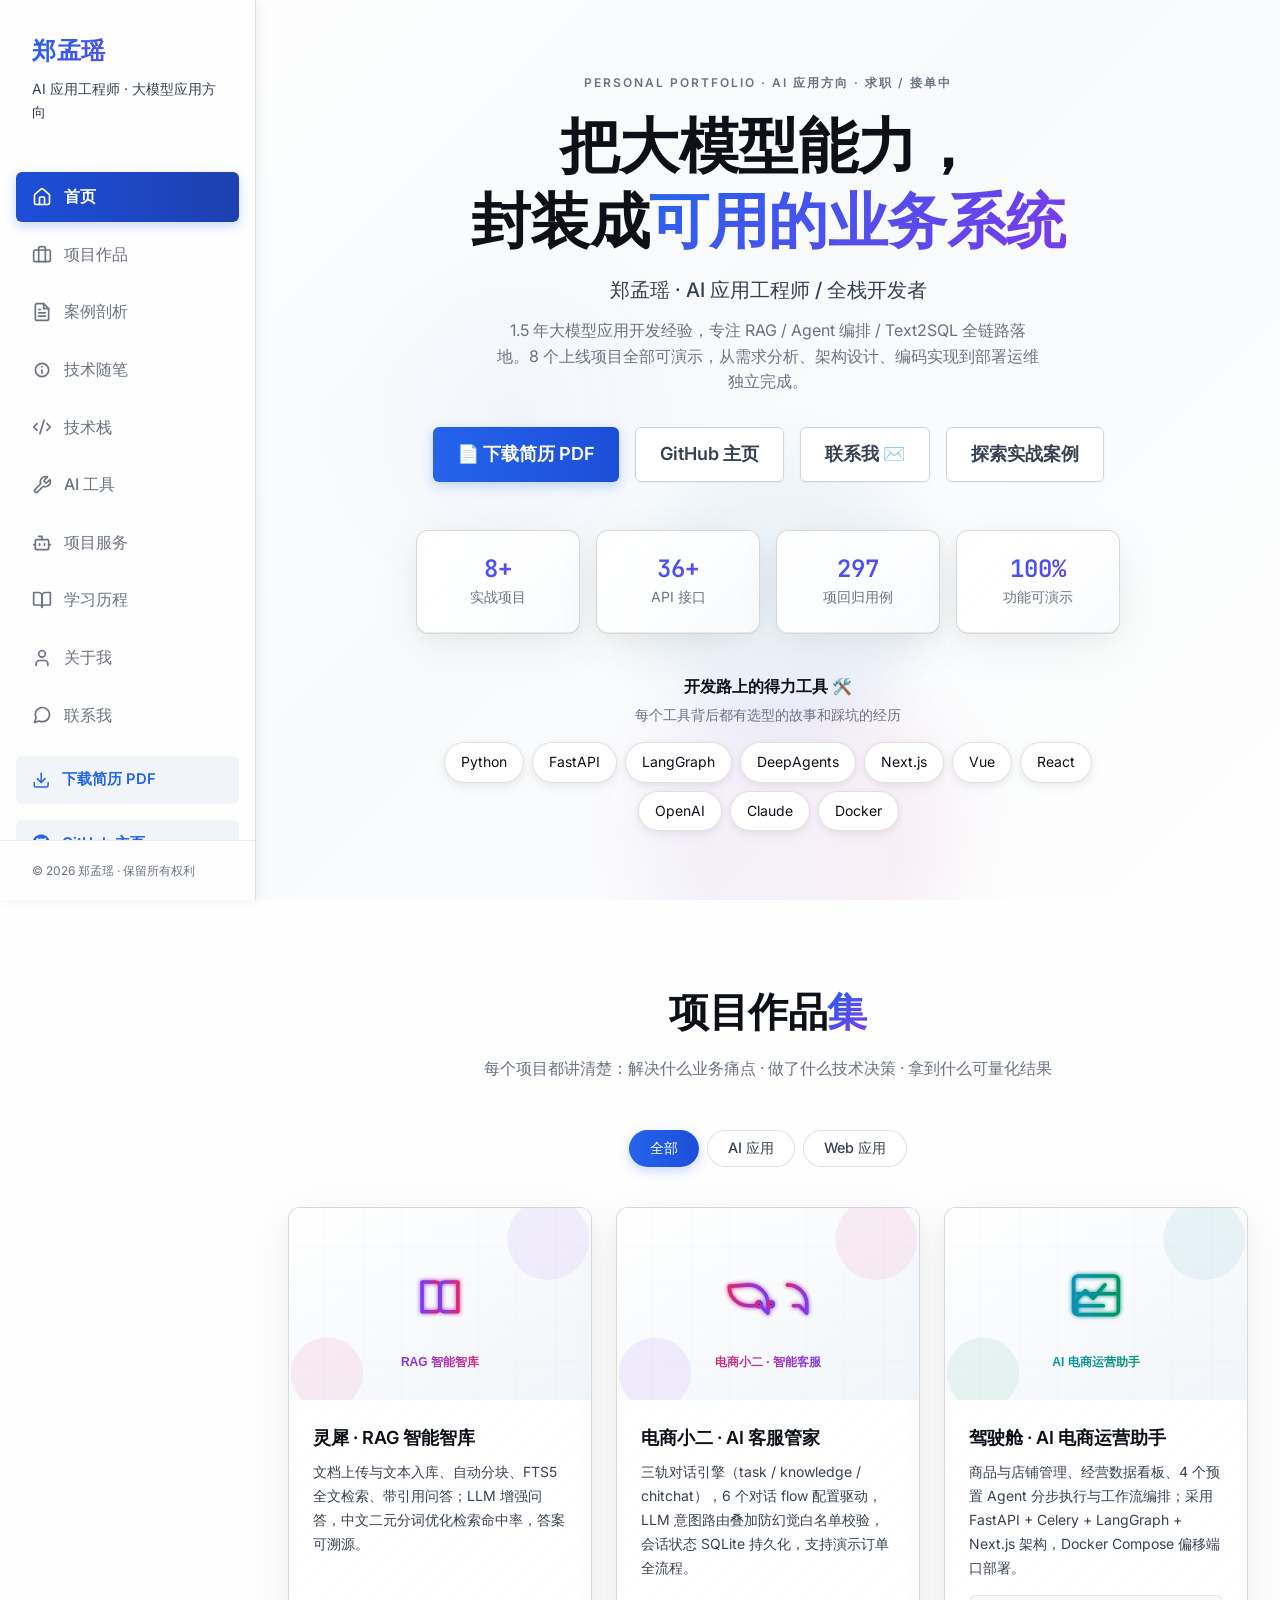
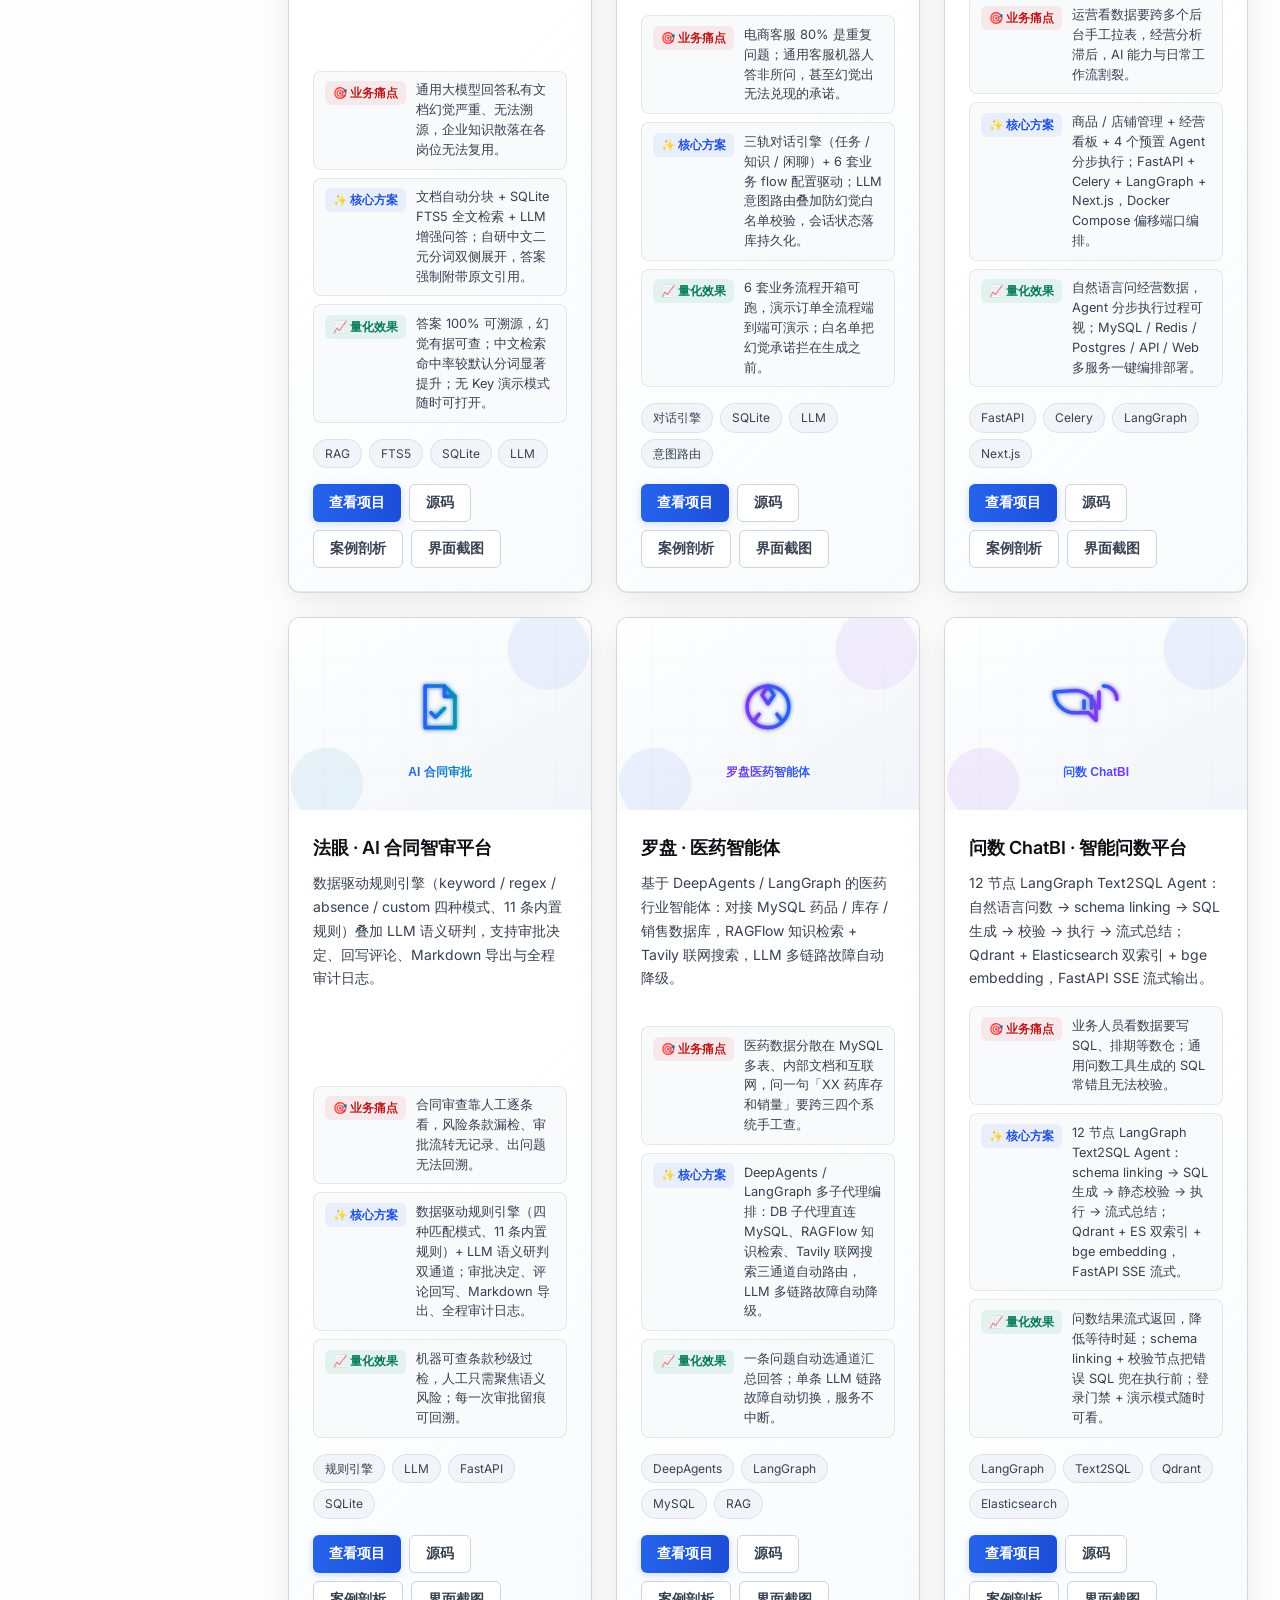
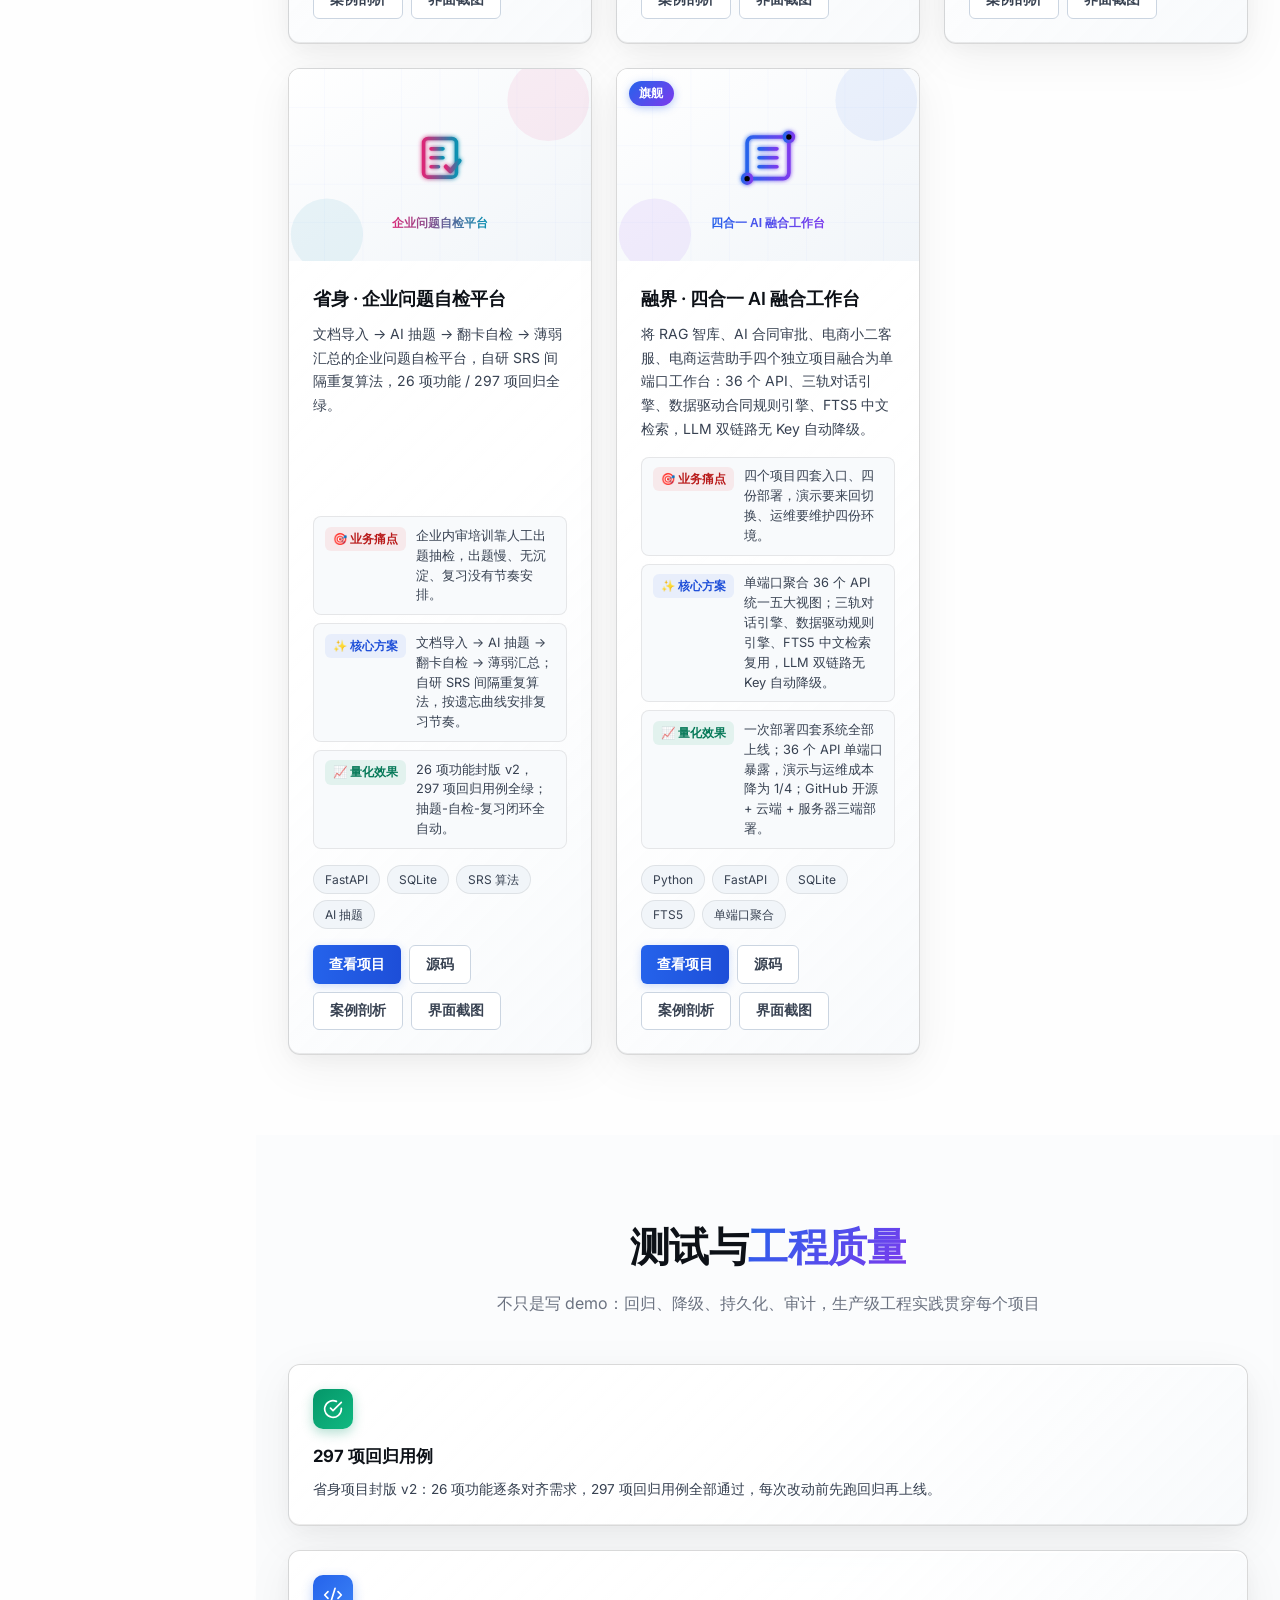
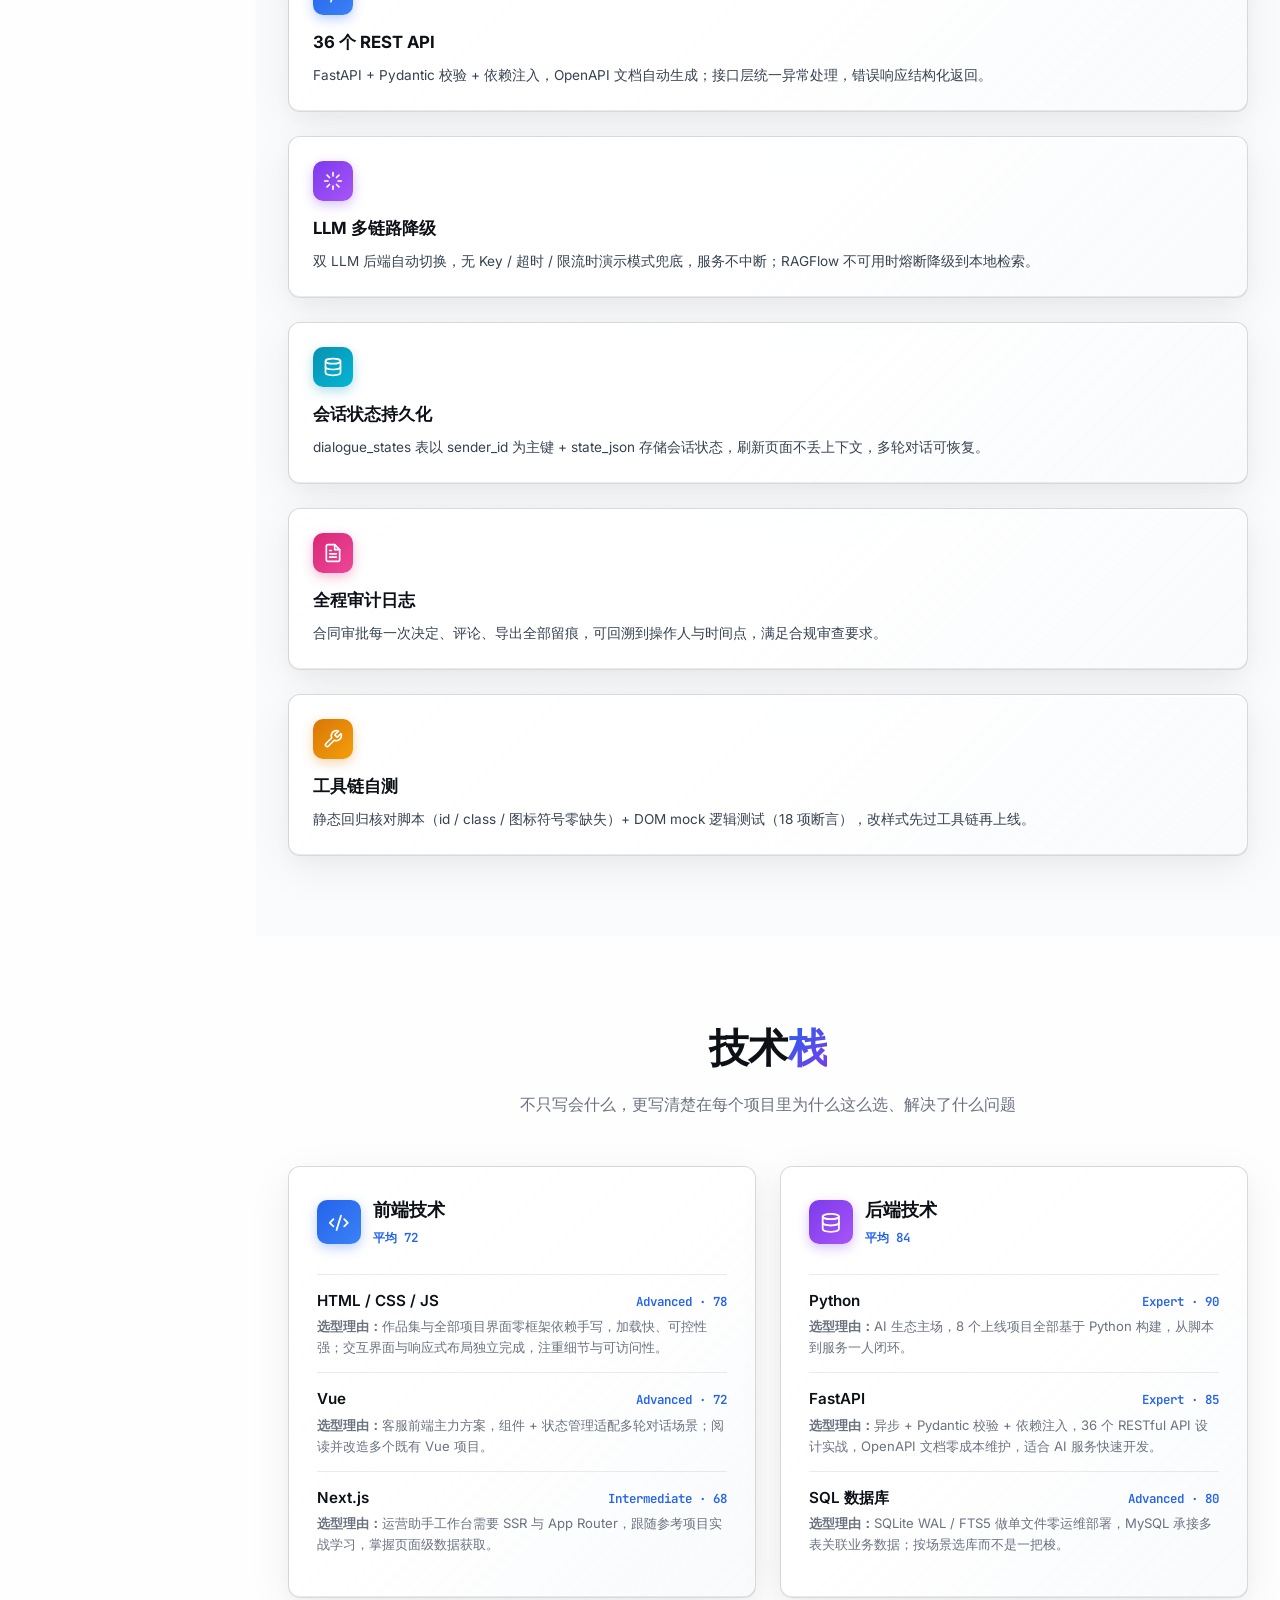
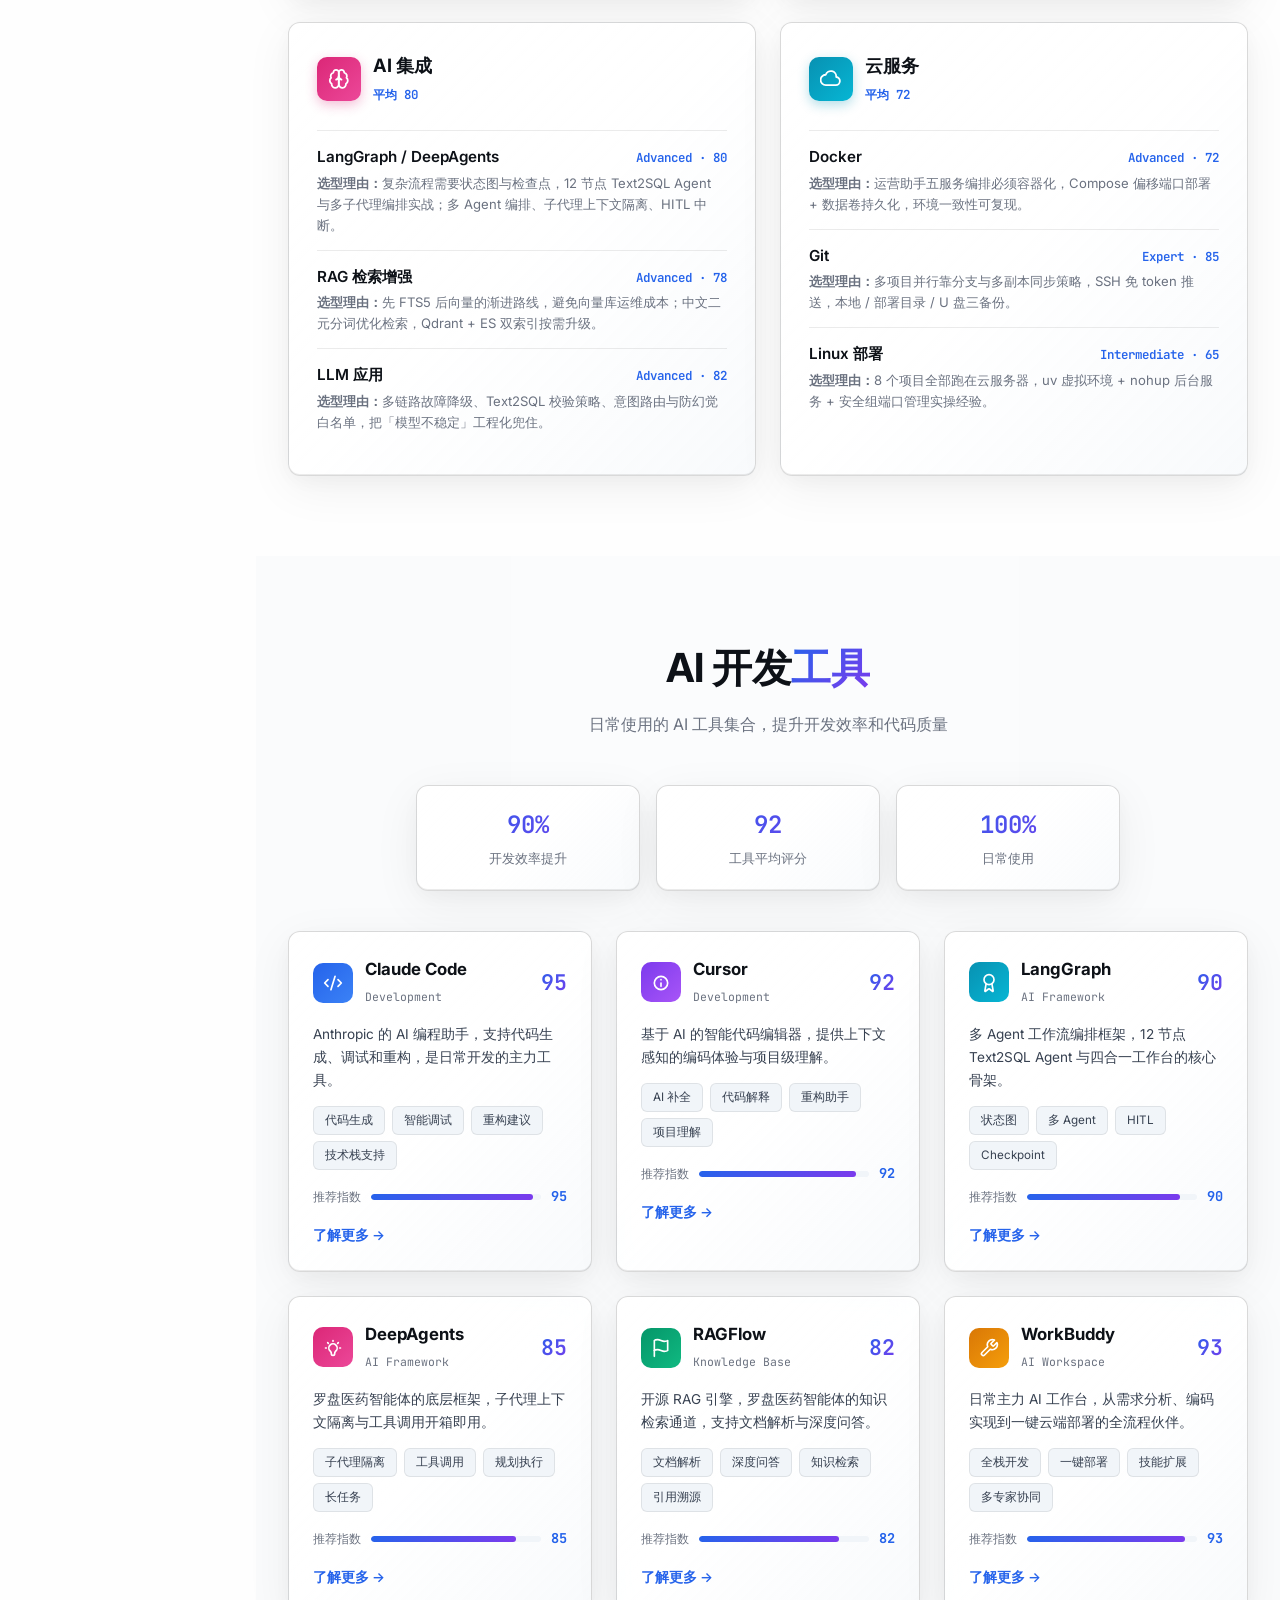
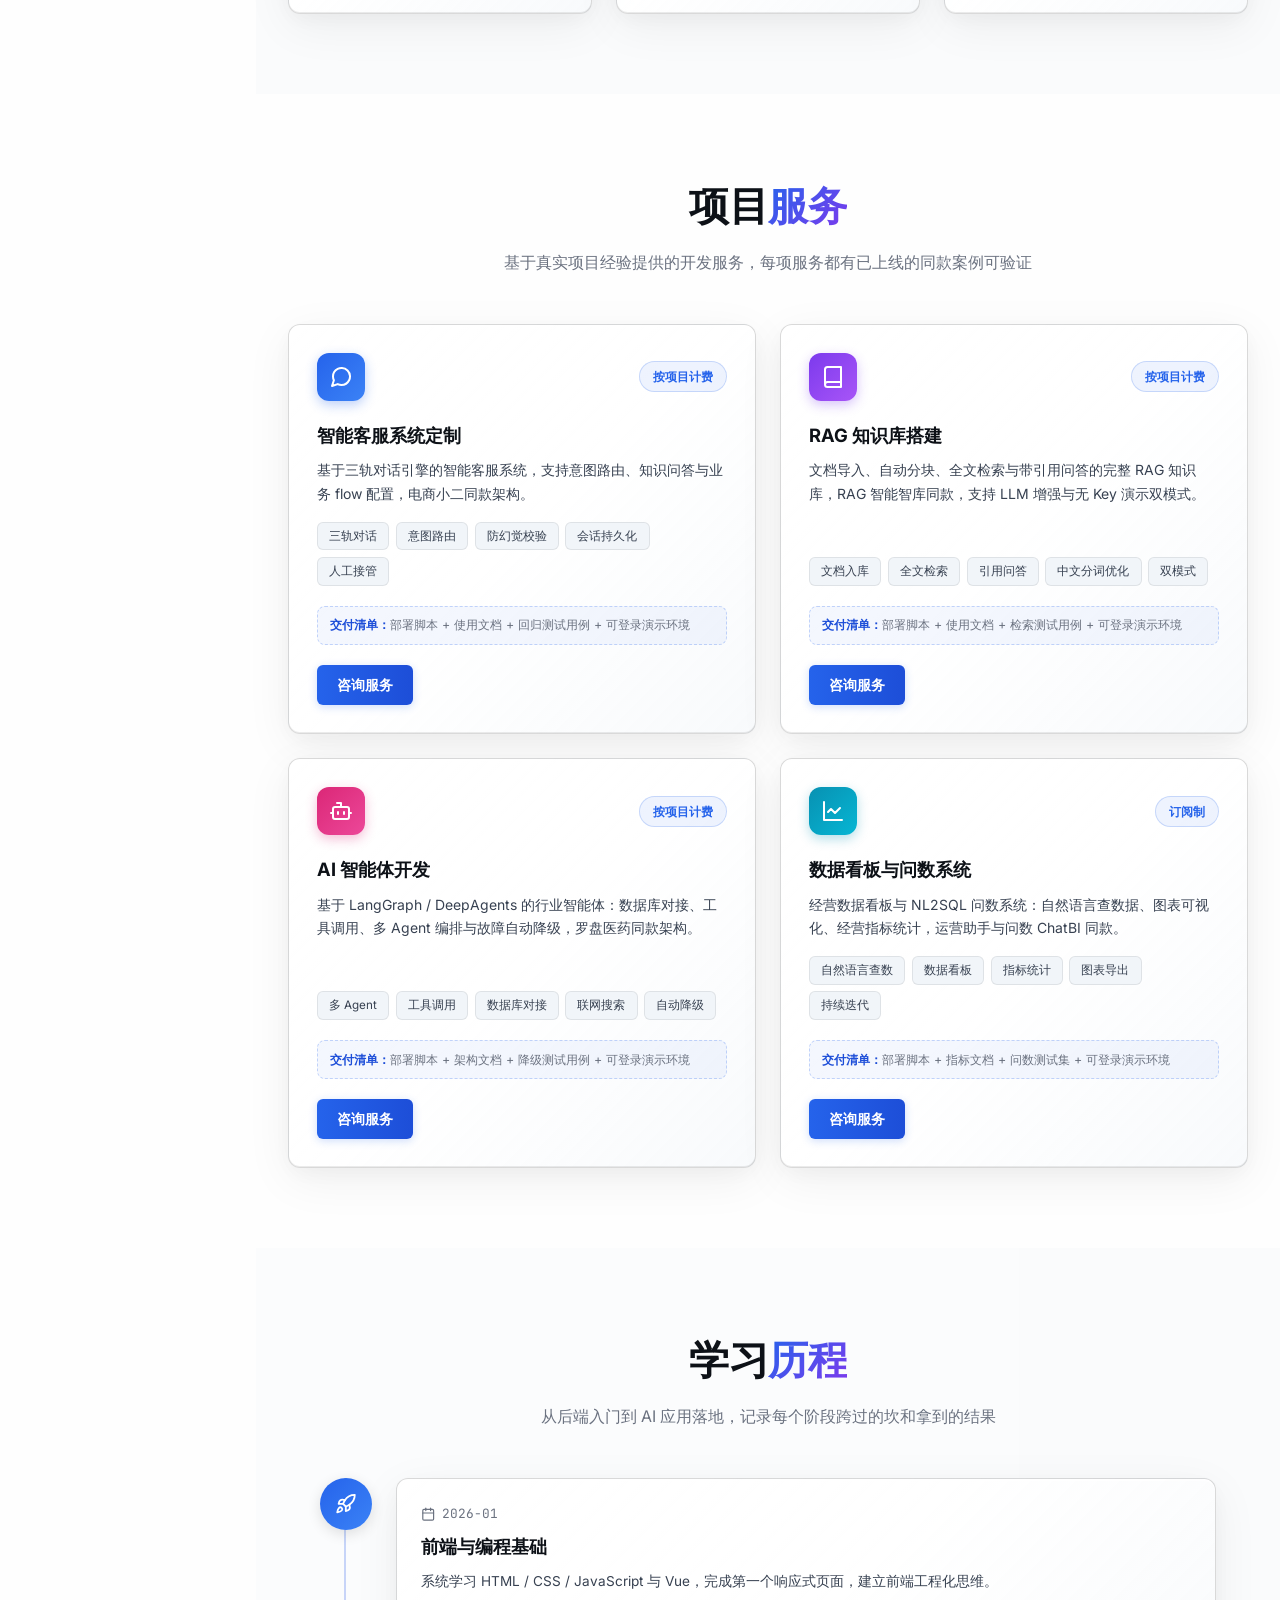
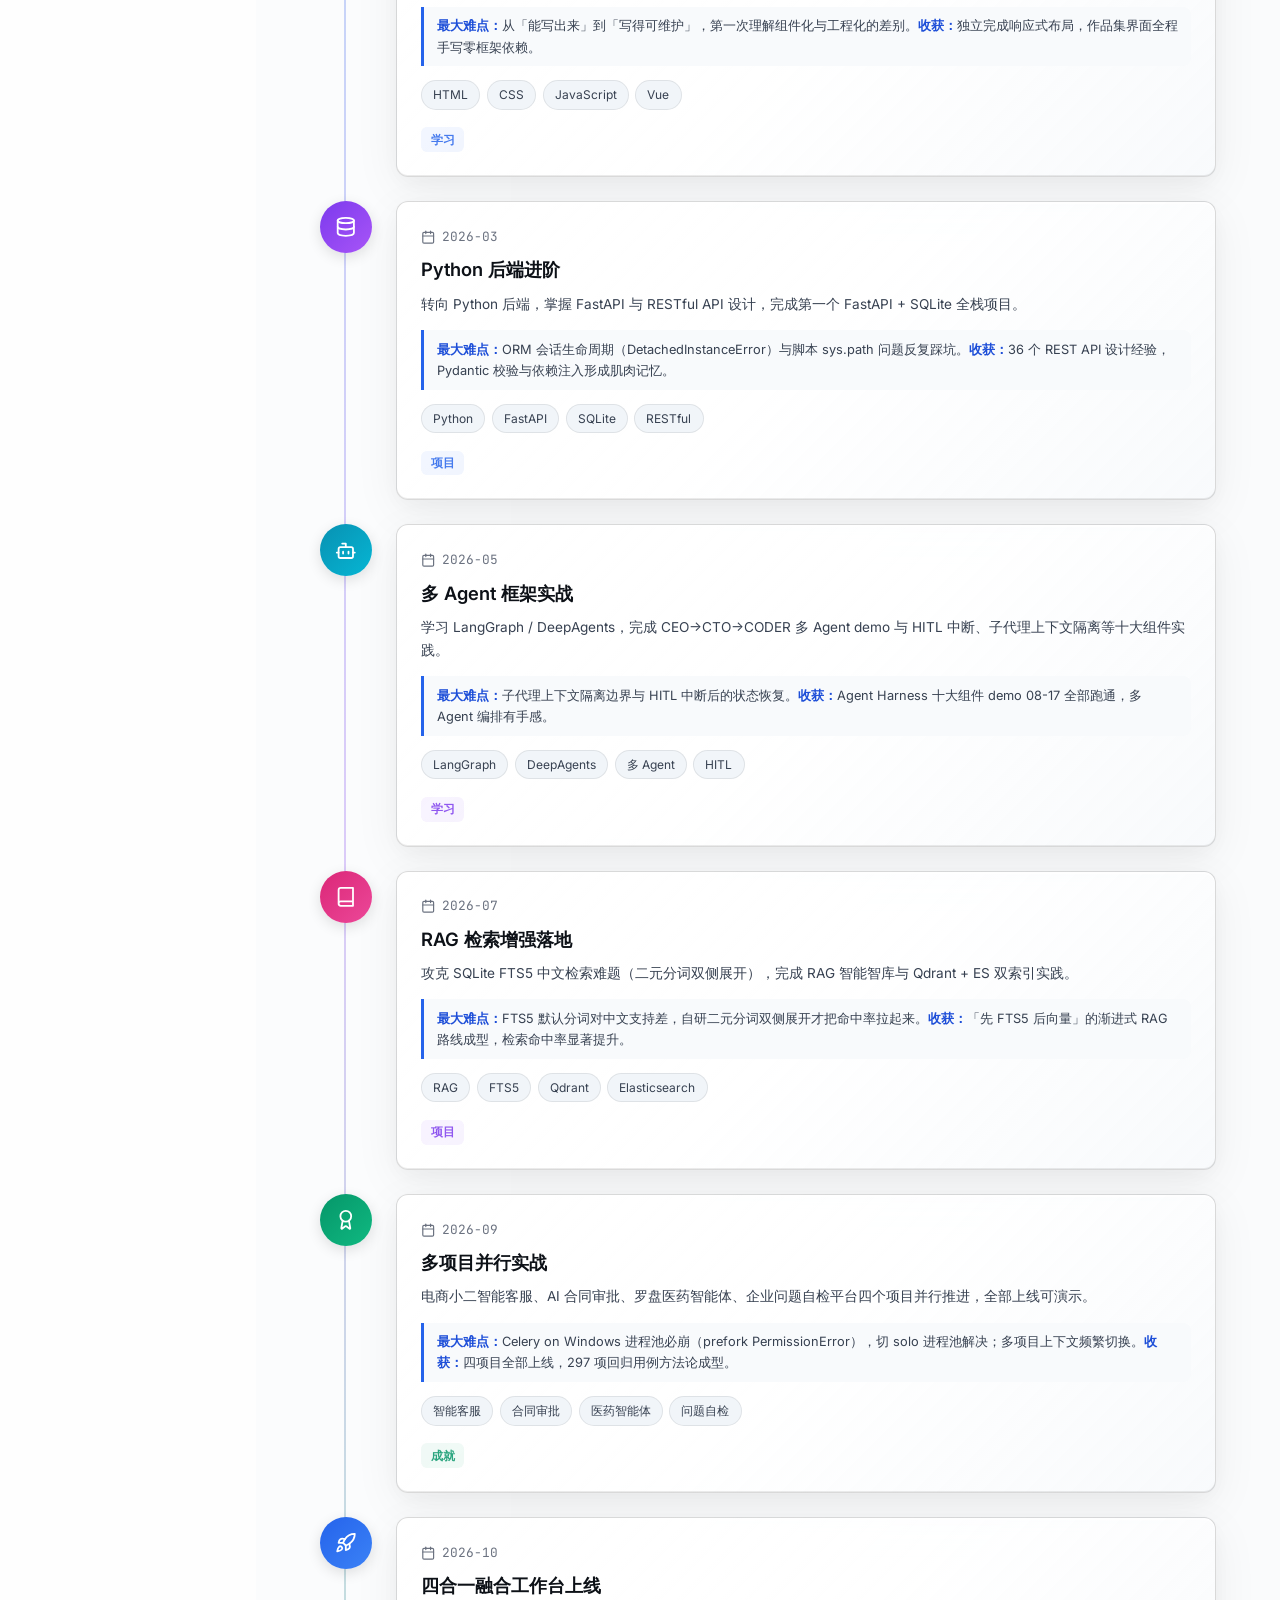
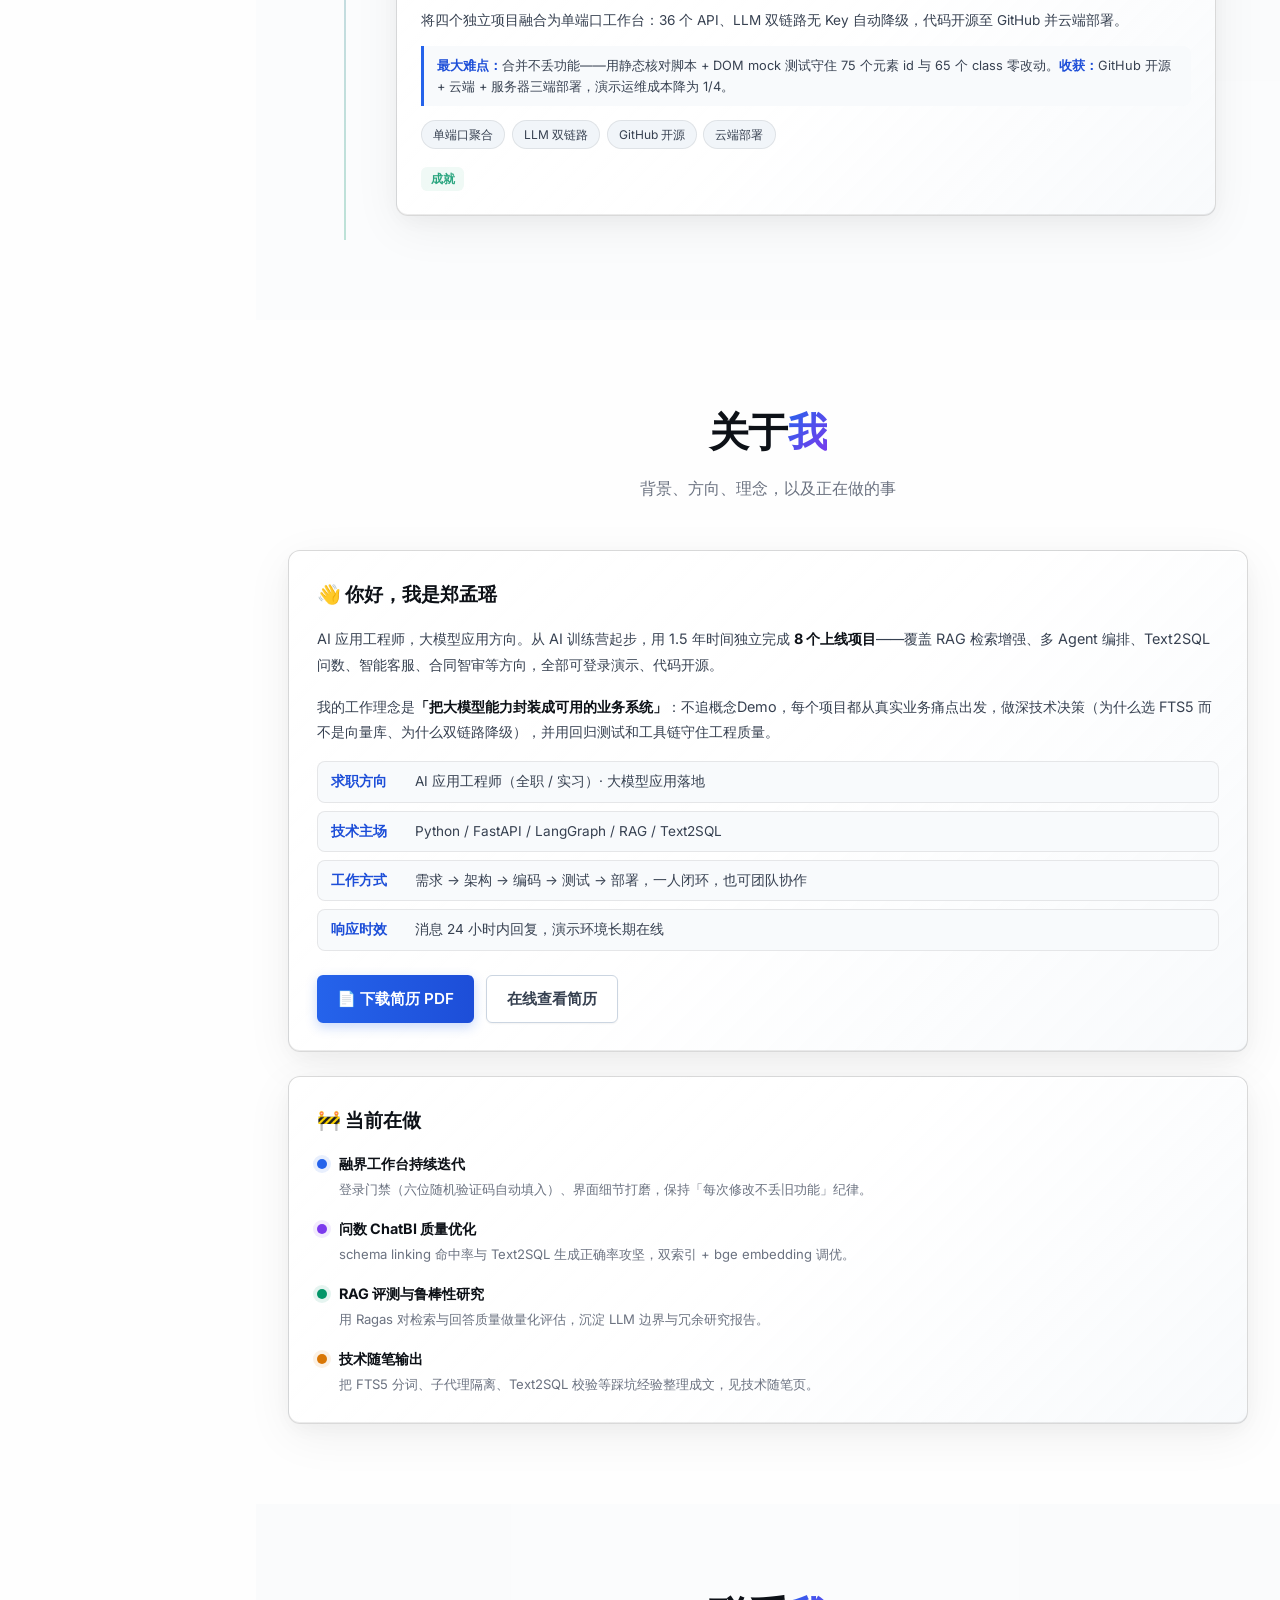
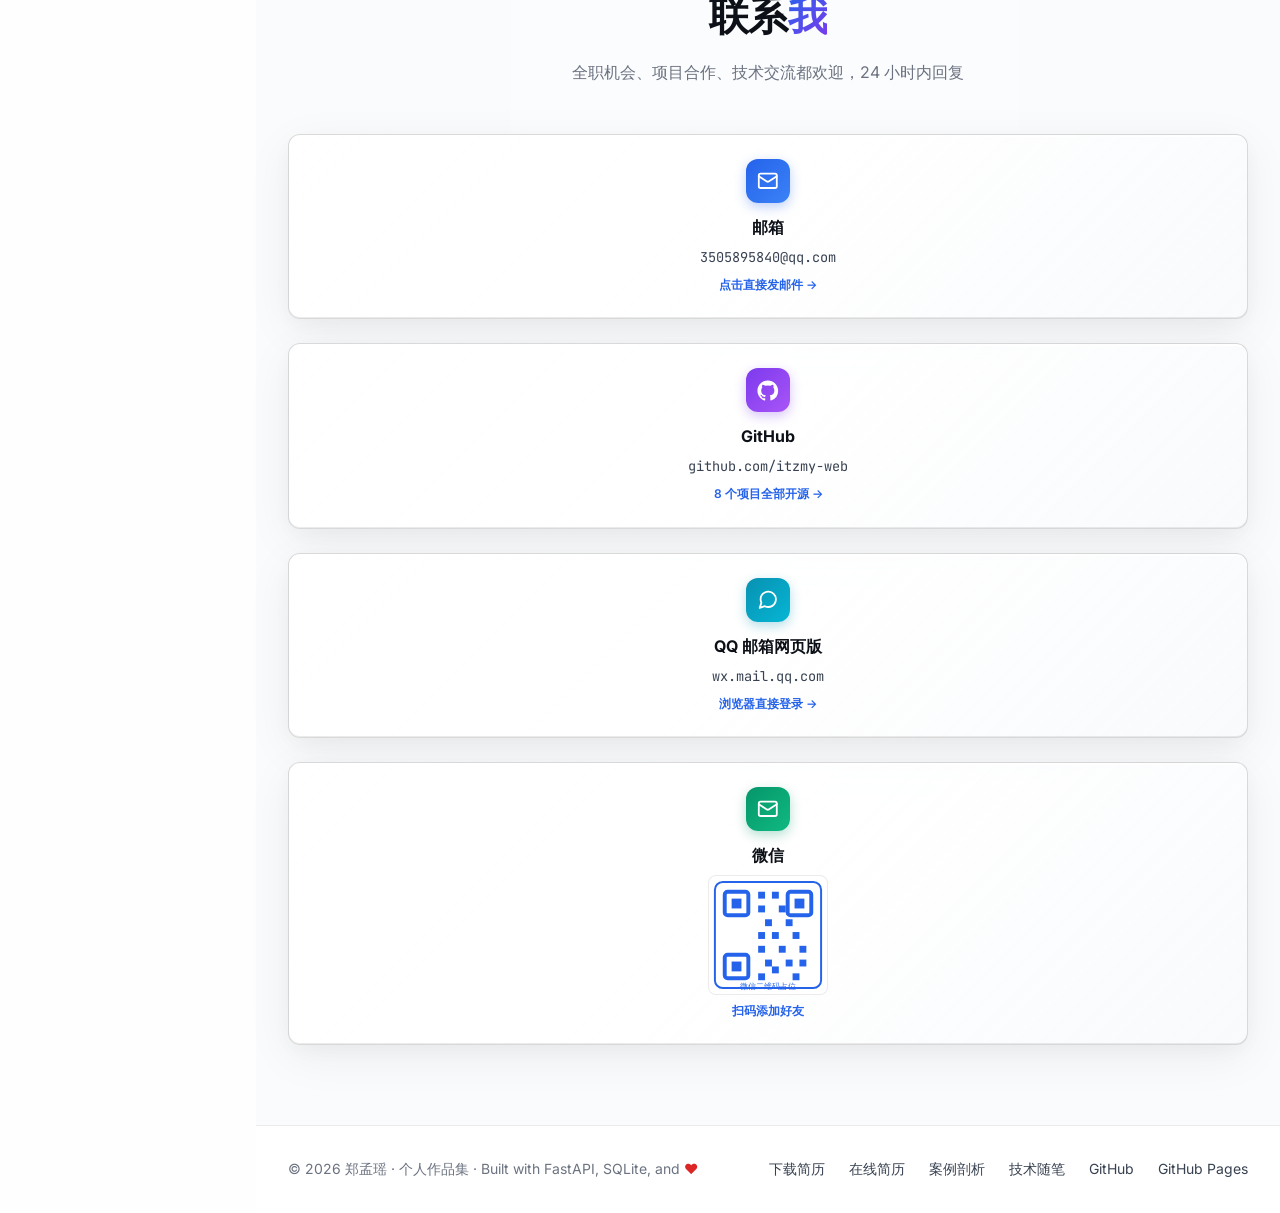
==== commit cf5e565e: "fix: 去掉已知局限表述、8 项目补齐四按钮与源码链接、案例页扩到 8 个、博客清理局限措辞" ====
--- a/portfolio/index.html
+++ b/portfolio/index.html
@@ -121,7 +121,7 @@
       <div class="section-inner">
         <div class="sec-head reveal">
           <h2>项目作品<span class="grad-text">集</span></h2>
-          <p>每个项目都讲清楚：解决什么业务痛点 · 做了什么技术决策 · 拿到什么可量化结果 · 边界在哪里</p>
+          <p>每个项目都讲清楚：解决什么业务痛点 · 做了什么技术决策 · 拿到什么可量化结果</p>
         </div>
         <div class="filter-tabs reveal">
           <button class="filter-tab active" data-filter="all">全部</button>
@@ -141,11 +141,12 @@
                 <div class="p-fact"><span class="pf-label pf-pain">🎯 业务痛点</span><p>通用大模型回答私有文档幻觉严重、无法溯源，企业知识散落在各岗位无法复用。</p></div>
                 <div class="p-fact"><span class="pf-label pf-sol">✨ 核心方案</span><p>文档自动分块 + SQLite FTS5 全文检索 + LLM 增强问答；自研中文二元分词双侧展开，答案强制附带原文引用。</p></div>
                 <div class="p-fact"><span class="pf-label pf-res">📈 量化效果</span><p>答案 100% 可溯源，幻觉有据可查；中文检索命中率较默认分词显著提升；无 Key 演示模式随时可打开。</p></div>
-                <div class="p-fact"><span class="pf-label pf-lim">⚠️ 已知局限</span><p>超长文档分块仍会丢失部分上下文；暂不支持多模态文件解析。</p></div>
               </div>
               <div class="p-tags"><span>RAG</span><span>FTS5</span><span>SQLite</span><span>LLM</span></div>
               <div class="p-actions">
                 <a class="p-btn primary" href="http://39.107.107.246:8085/" target="_blank" rel="noopener">查看项目</a>
+                <a class="p-btn ghost" href="https://github.com/itzmy-web/3.zhigu-knowledge-demo" target="_blank" rel="noopener">源码</a>
+                <a class="p-btn ghost" href="cases.html#rag">案例剖析</a>
                 <a class="p-btn ghost" href="#" data-shot="assets/shots/01-rag.png" data-shot-alt="灵犀 RAG 智能智库界面截图">界面截图</a>
               </div>
             </div>
@@ -162,12 +163,12 @@
                 <div class="p-fact"><span class="pf-label pf-pain">🎯 业务痛点</span><p>电商客服 80% 是重复问题；通用客服机器人答非所问，甚至幻觉出无法兑现的承诺。</p></div>
                 <div class="p-fact"><span class="pf-label pf-sol">✨ 核心方案</span><p>三轨对话引擎（任务 / 知识 / 闲聊）+ 6 套业务 flow 配置驱动；LLM 意图路由叠加防幻觉白名单校验，会话状态落库持久化。</p></div>
                 <div class="p-fact"><span class="pf-label pf-res">📈 量化效果</span><p>6 套业务流程开箱可跑，演示订单全流程端到端可演示；白名单把幻觉承诺拦在生成之前。</p></div>
-                <div class="p-fact"><span class="pf-label pf-lim">⚠️ 已知局限</span><p>新业务流程需人工梳理成 flow 配置；复杂多轮追问仍可能跳出既有 flow。</p></div>
               </div>
               <div class="p-tags"><span>对话引擎</span><span>SQLite</span><span>LLM</span><span>意图路由</span></div>
               <div class="p-actions">
                 <a class="p-btn primary" href="http://39.107.107.246:8083/login.html" target="_blank" rel="noopener">查看项目</a>
                 <a class="p-btn ghost" href="https://github.com/itzmy-web/5.dianshang-xiaoer-cs.app" target="_blank" rel="noopener">源码</a>
+                <a class="p-btn ghost" href="cases.html#cs">案例剖析</a>
                 <a class="p-btn ghost" href="#" data-shot="assets/shots/02-cs.png" data-shot-alt="电商小二智能客服界面截图">界面截图</a>
               </div>
             </div>
@@ -184,12 +185,12 @@
                 <div class="p-fact"><span class="pf-label pf-pain">🎯 业务痛点</span><p>运营看数据要跨多个后台手工拉表，经营分析滞后，AI 能力与日常工作流割裂。</p></div>
                 <div class="p-fact"><span class="pf-label pf-sol">✨ 核心方案</span><p>商品 / 店铺管理 + 经营看板 + 4 个预置 Agent 分步执行；FastAPI + Celery + LangGraph + Next.js，Docker Compose 偏移端口编排。</p></div>
                 <div class="p-fact"><span class="pf-label pf-res">📈 量化效果</span><p>自然语言问经营数据，Agent 分步执行过程可视；MySQL / Redis / Postgres / API / Web 多服务一键编排部署。</p></div>
-                <div class="p-fact"><span class="pf-label pf-lim">⚠️ 已知局限</span><p>预置 Agent 覆盖场景有限，新场景需扩展工具网关；Windows 下 Celery 需切 solo 进程池。</p></div>
               </div>
               <div class="p-tags"><span>FastAPI</span><span>Celery</span><span>LangGraph</span><span>Next.js</span></div>
               <div class="p-actions">
                 <a class="p-btn primary" href="http://39.107.107.246:8087/login" target="_blank" rel="noopener">查看项目</a>
                 <a class="p-btn ghost" href="https://github.com/itzmy-web/7.ecommerce-assistant-demo.app" target="_blank" rel="noopener">源码</a>
+                <a class="p-btn ghost" href="cases.html#ops">案例剖析</a>
                 <a class="p-btn ghost" href="#" data-shot="assets/shots/03-ops.png" data-shot-alt="AI 电商运营助手界面截图">界面截图</a>
               </div>
             </div>
@@ -206,11 +207,12 @@
                 <div class="p-fact"><span class="pf-label pf-pain">🎯 业务痛点</span><p>合同审查靠人工逐条看，风险条款漏检、审批流转无记录、出问题无法回溯。</p></div>
                 <div class="p-fact"><span class="pf-label pf-sol">✨ 核心方案</span><p>数据驱动规则引擎（四种匹配模式、11 条内置规则）+ LLM 语义研判双通道；审批决定、评论回写、Markdown 导出、全程审计日志。</p></div>
                 <div class="p-fact"><span class="pf-label pf-res">📈 量化效果</span><p>机器可查条款秒级过检，人工只需聚焦语义风险；每一次审批留痕可回溯。</p></div>
-                <div class="p-fact"><span class="pf-label pf-lim">⚠️ 已知局限</span><p>规则库需按行业持续补充；LLM 研判结果需人工复核兜底。</p></div>
               </div>
               <div class="p-tags"><span>规则引擎</span><span>LLM</span><span>FastAPI</span><span>SQLite</span></div>
               <div class="p-actions">
                 <a class="p-btn primary" href="http://39.107.107.246:8088/" target="_blank" rel="noopener">查看项目</a>
+                <a class="p-btn ghost" href="https://github.com/itzmy-web/-1.contract-review-ai" target="_blank" rel="noopener">源码</a>
+                <a class="p-btn ghost" href="cases.html#contract">案例剖析</a>
                 <a class="p-btn ghost" href="#" data-shot="assets/shots/04-contract.png" data-shot-alt="AI 合同智审平台界面截图">界面截图</a>
               </div>
             </div>
@@ -227,7 +229,6 @@
                 <div class="p-fact"><span class="pf-label pf-pain">🎯 业务痛点</span><p>医药数据分散在 MySQL 多表、内部文档和互联网，问一句「XX 药库存和销量」要跨三四个系统手工查。</p></div>
                 <div class="p-fact"><span class="pf-label pf-sol">✨ 核心方案</span><p>DeepAgents / LangGraph 多子代理编排：DB 子代理直连 MySQL、RAGFlow 知识检索、Tavily 联网搜索三通道自动路由，LLM 多链路故障自动降级。</p></div>
                 <div class="p-fact"><span class="pf-label pf-res">📈 量化效果</span><p>一条问题自动选通道汇总回答；单条 LLM 链路故障自动切换，服务不中断。</p></div>
-                <div class="p-fact"><span class="pf-label pf-lim">⚠️ 已知局限</span><p>RAGFlow 服务偶发不可用（已做熔断降级）；多表关联查询依赖 schema 描述质量。</p></div>
               </div>
               <div class="p-tags"><span>DeepAgents</span><span>LangGraph</span><span>MySQL</span><span>RAG</span></div>
               <div class="p-actions">
@@ -250,7 +251,6 @@
                 <div class="p-fact"><span class="pf-label pf-pain">🎯 业务痛点</span><p>业务人员看数据要写 SQL、排期等数仓；通用问数工具生成的 SQL 常错且无法校验。</p></div>
                 <div class="p-fact"><span class="pf-label pf-sol">✨ 核心方案</span><p>12 节点 LangGraph Text2SQL Agent：schema linking → SQL 生成 → 静态校验 → 执行 → 流式总结；Qdrant + ES 双索引 + bge embedding，FastAPI SSE 流式。</p></div>
                 <div class="p-fact"><span class="pf-label pf-res">📈 量化效果</span><p>问数结果流式返回，降低等待时延；schema linking + 校验节点把错误 SQL 兜在执行前；登录门禁 + 演示模式随时可看。</p></div>
-                <div class="p-fact"><span class="pf-label pf-lim">⚠️ 已知局限</span><p>复杂多表关联 SQL 仍会出错；自然语言歧义需要澄清轮次。</p></div>
               </div>
               <div class="p-tags"><span>LangGraph</span><span>Text2SQL</span><span>Qdrant</span><span>Elasticsearch</span></div>
               <div class="p-actions">
@@ -273,12 +273,12 @@
                 <div class="p-fact"><span class="pf-label pf-pain">🎯 业务痛点</span><p>企业内审培训靠人工出题抽检，出题慢、无沉淀、复习没有节奏安排。</p></div>
                 <div class="p-fact"><span class="pf-label pf-sol">✨ 核心方案</span><p>文档导入 → AI 抽题 → 翻卡自检 → 薄弱汇总；自研 SRS 间隔重复算法，按遗忘曲线安排复习节奏。</p></div>
                 <div class="p-fact"><span class="pf-label pf-res">📈 量化效果</span><p>26 项功能封版 v2，297 项回归用例全绿；抽题-自检-复习闭环全自动。</p></div>
-                <div class="p-fact"><span class="pf-label pf-lim">⚠️ 已知局限</span><p>抽题质量依赖文档结构化程度；数字人集成依赖第三方 SDK 可用性。</p></div>
               </div>
               <div class="p-tags"><span>FastAPI</span><span>SQLite</span><span>SRS 算法</span><span>AI 抽题</span></div>
               <div class="p-actions">
                 <a class="p-btn primary" href="http://39.107.107.246:8081/login.html" target="_blank" rel="noopener">查看项目</a>
                 <a class="p-btn ghost" href="https://github.com/itzmy-web/2.question-self-check" target="_blank" rel="noopener">源码</a>
+                <a class="p-btn ghost" href="cases.html#selfcheck">案例剖析</a>
                 <a class="p-btn ghost" href="#" data-shot="assets/shots/07-selfcheck.png" data-shot-alt="企业问题自检平台界面截图">界面截图</a>
               </div>
             </div>
@@ -296,7 +296,6 @@
                 <div class="p-fact"><span class="pf-label pf-pain">🎯 业务痛点</span><p>四个项目四套入口、四份部署，演示要来回切换、运维要维护四份环境。</p></div>
                 <div class="p-fact"><span class="pf-label pf-sol">✨ 核心方案</span><p>单端口聚合 36 个 API 统一五大视图；三轨对话引擎、数据驱动规则引擎、FTS5 中文检索复用，LLM 双链路无 Key 自动降级。</p></div>
                 <div class="p-fact"><span class="pf-label pf-res">📈 量化效果</span><p>一次部署四套系统全部上线；36 个 API 单端口暴露，演示与运维成本降为 1/4；GitHub 开源 + 云端 + 服务器三端部署。</p></div>
-                <div class="p-fact"><span class="pf-label pf-lim">⚠️ 已知局限</span><p>单服务器 1.7G 内存，多模块并行需留意资源调度；子模块共用端口需保证故障隔离。</p></div>
               </div>
               <div class="p-tags"><span>Python</span><span>FastAPI</span><span>SQLite</span><span>FTS5</span><span>单端口聚合</span></div>
               <div class="p-actions">
--- a/portfolio/assets/style.css
+++ b/portfolio/assets/style.css
@@ -480,7 +480,6 @@
 .pf-pain { color: #b91c1c; background: rgba(220, 38, 38, .08); }
 .pf-sol { color: var(--primary-blue-dark); background: rgba(37, 99, 235, .08); }
 .pf-res { color: #047857; background: rgba(5, 150, 105, .09); }
-.pf-lim { color: #b45309; background: rgba(217, 119, 6, .1); }
 
 /* ===== 服务交付清单 ===== */
 .p-deliver {
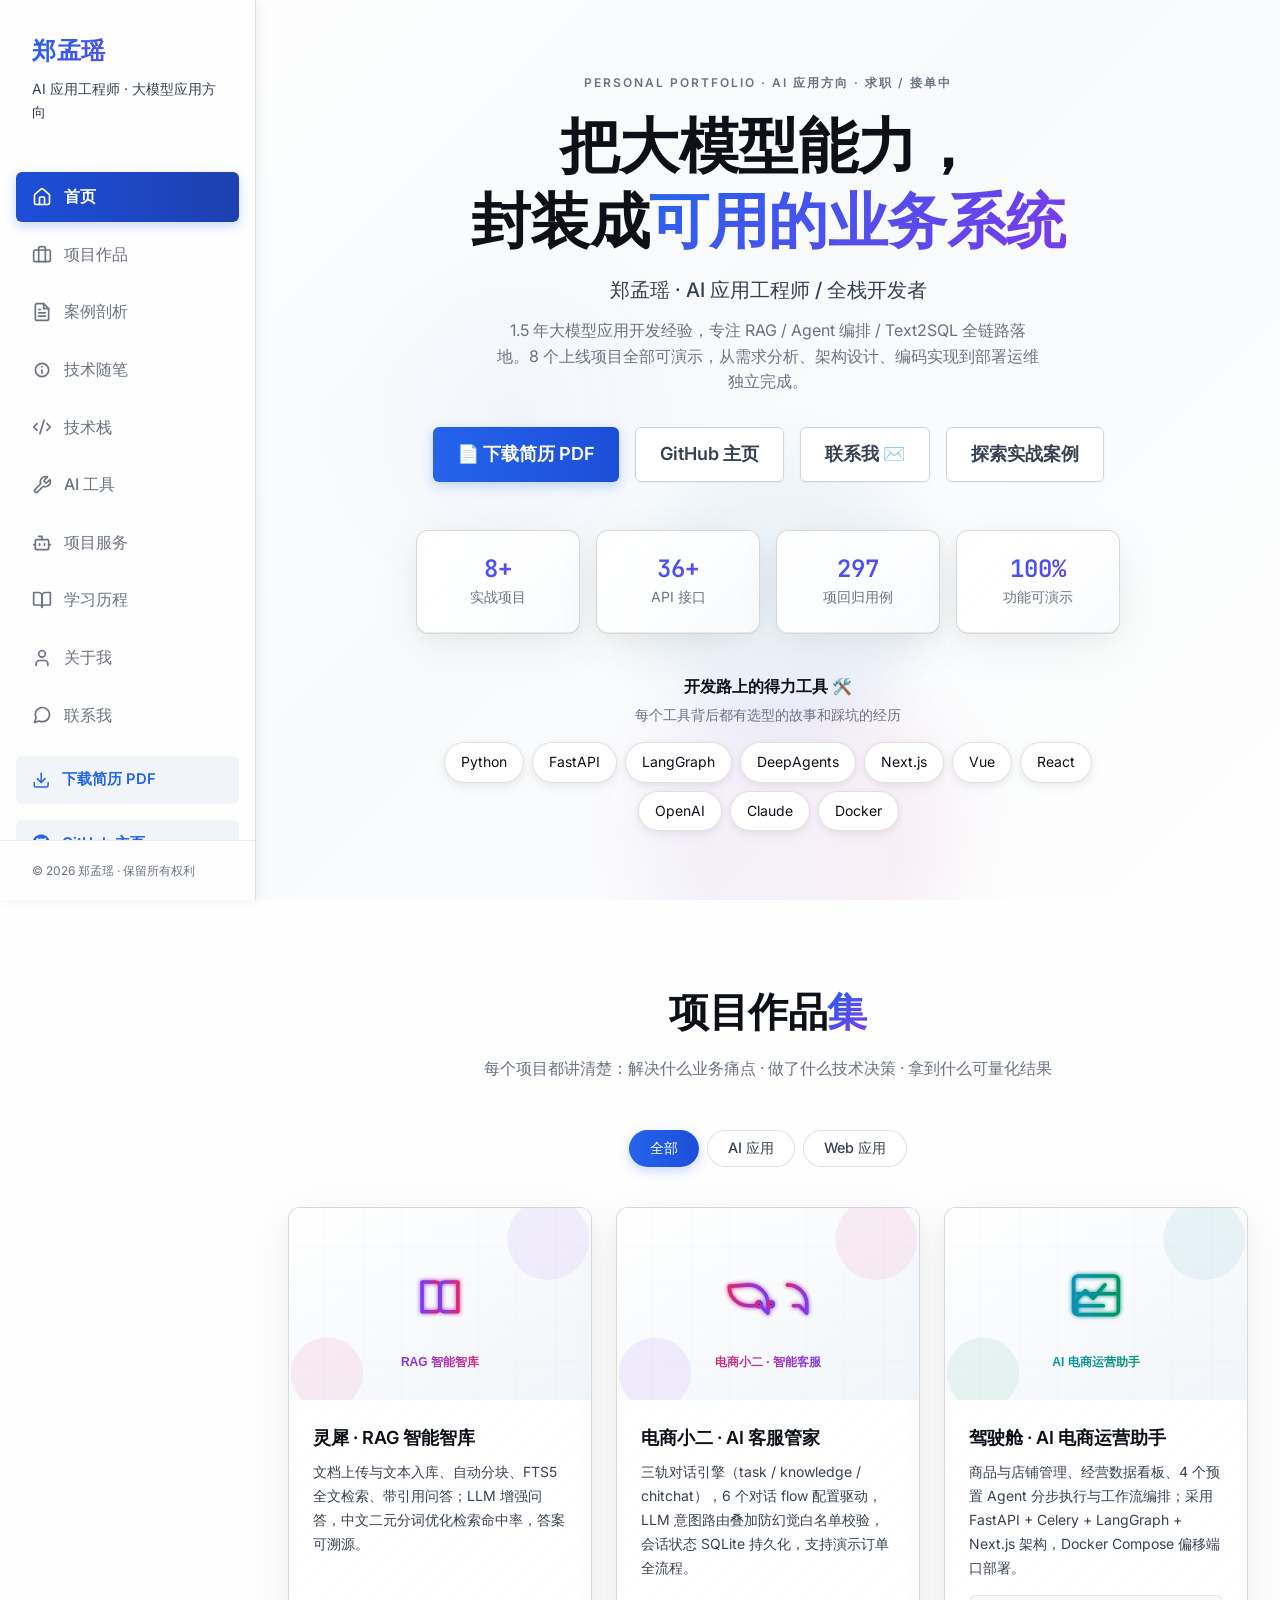
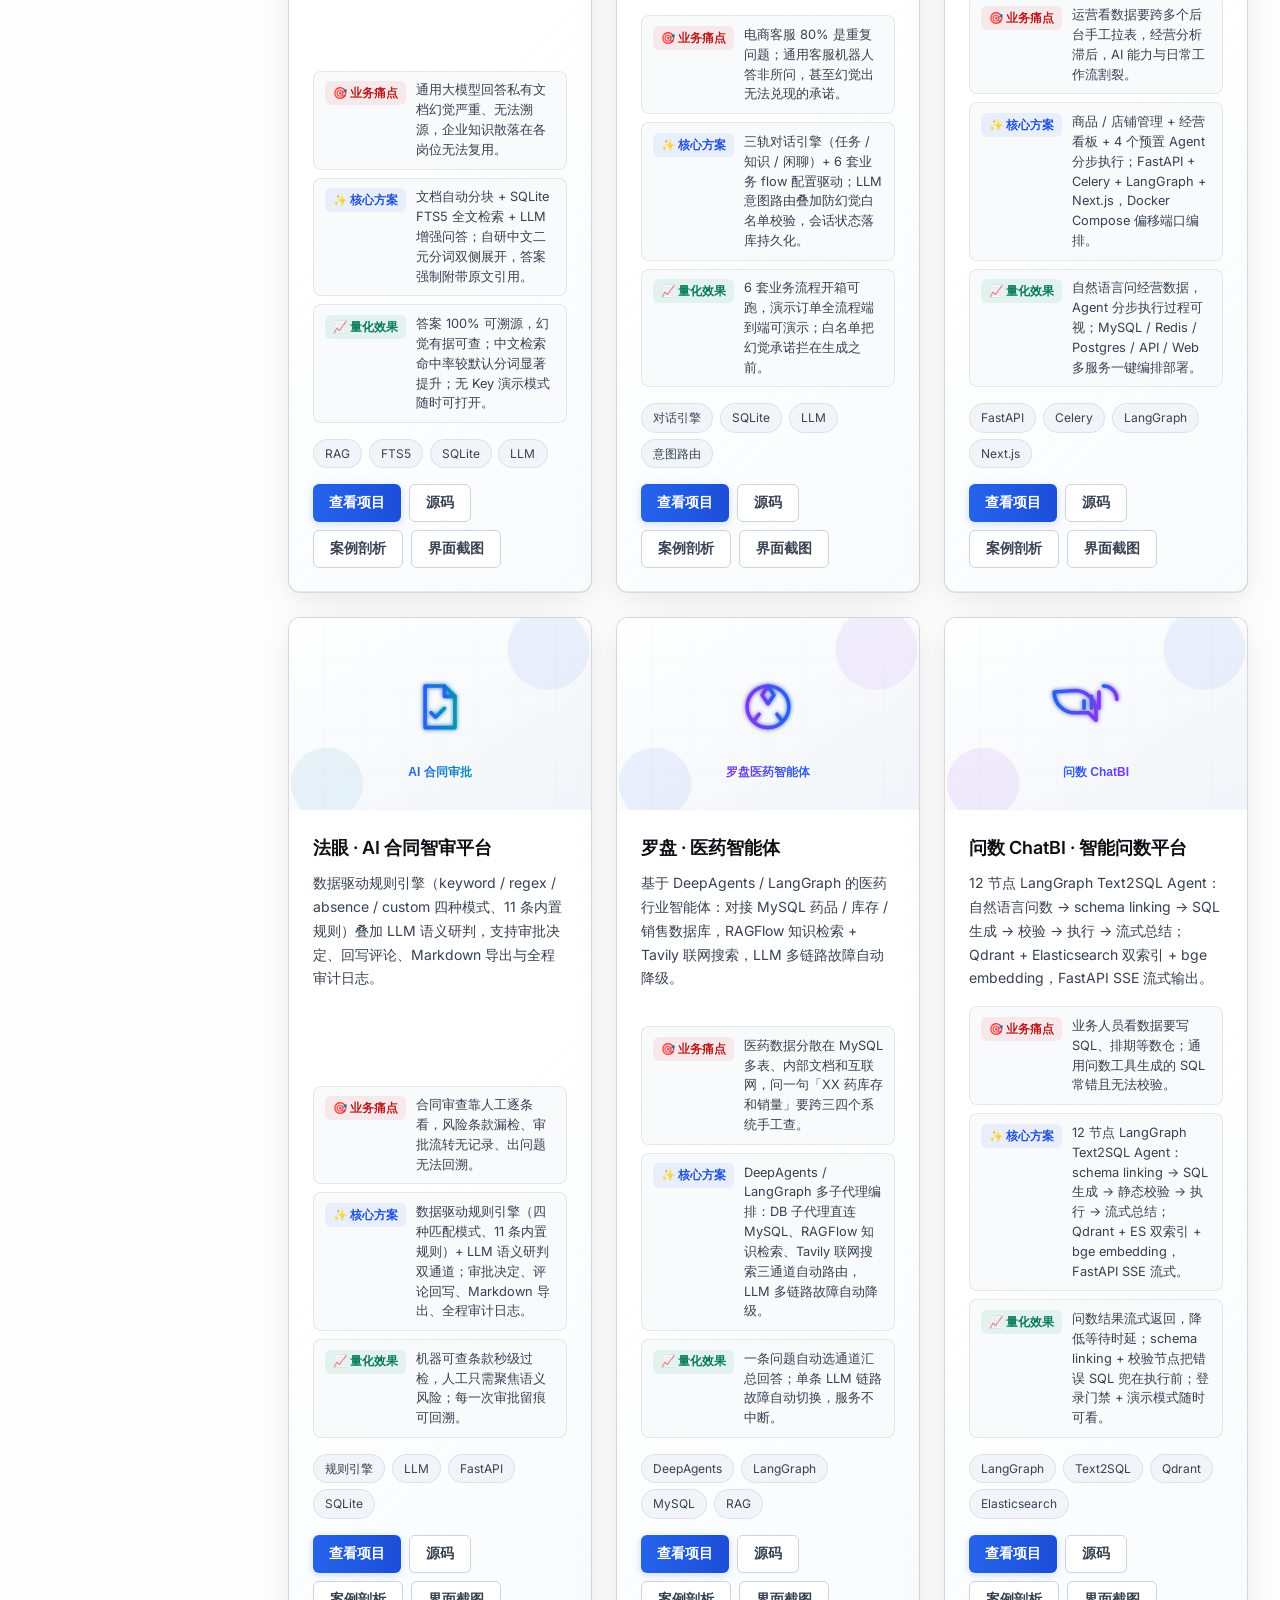
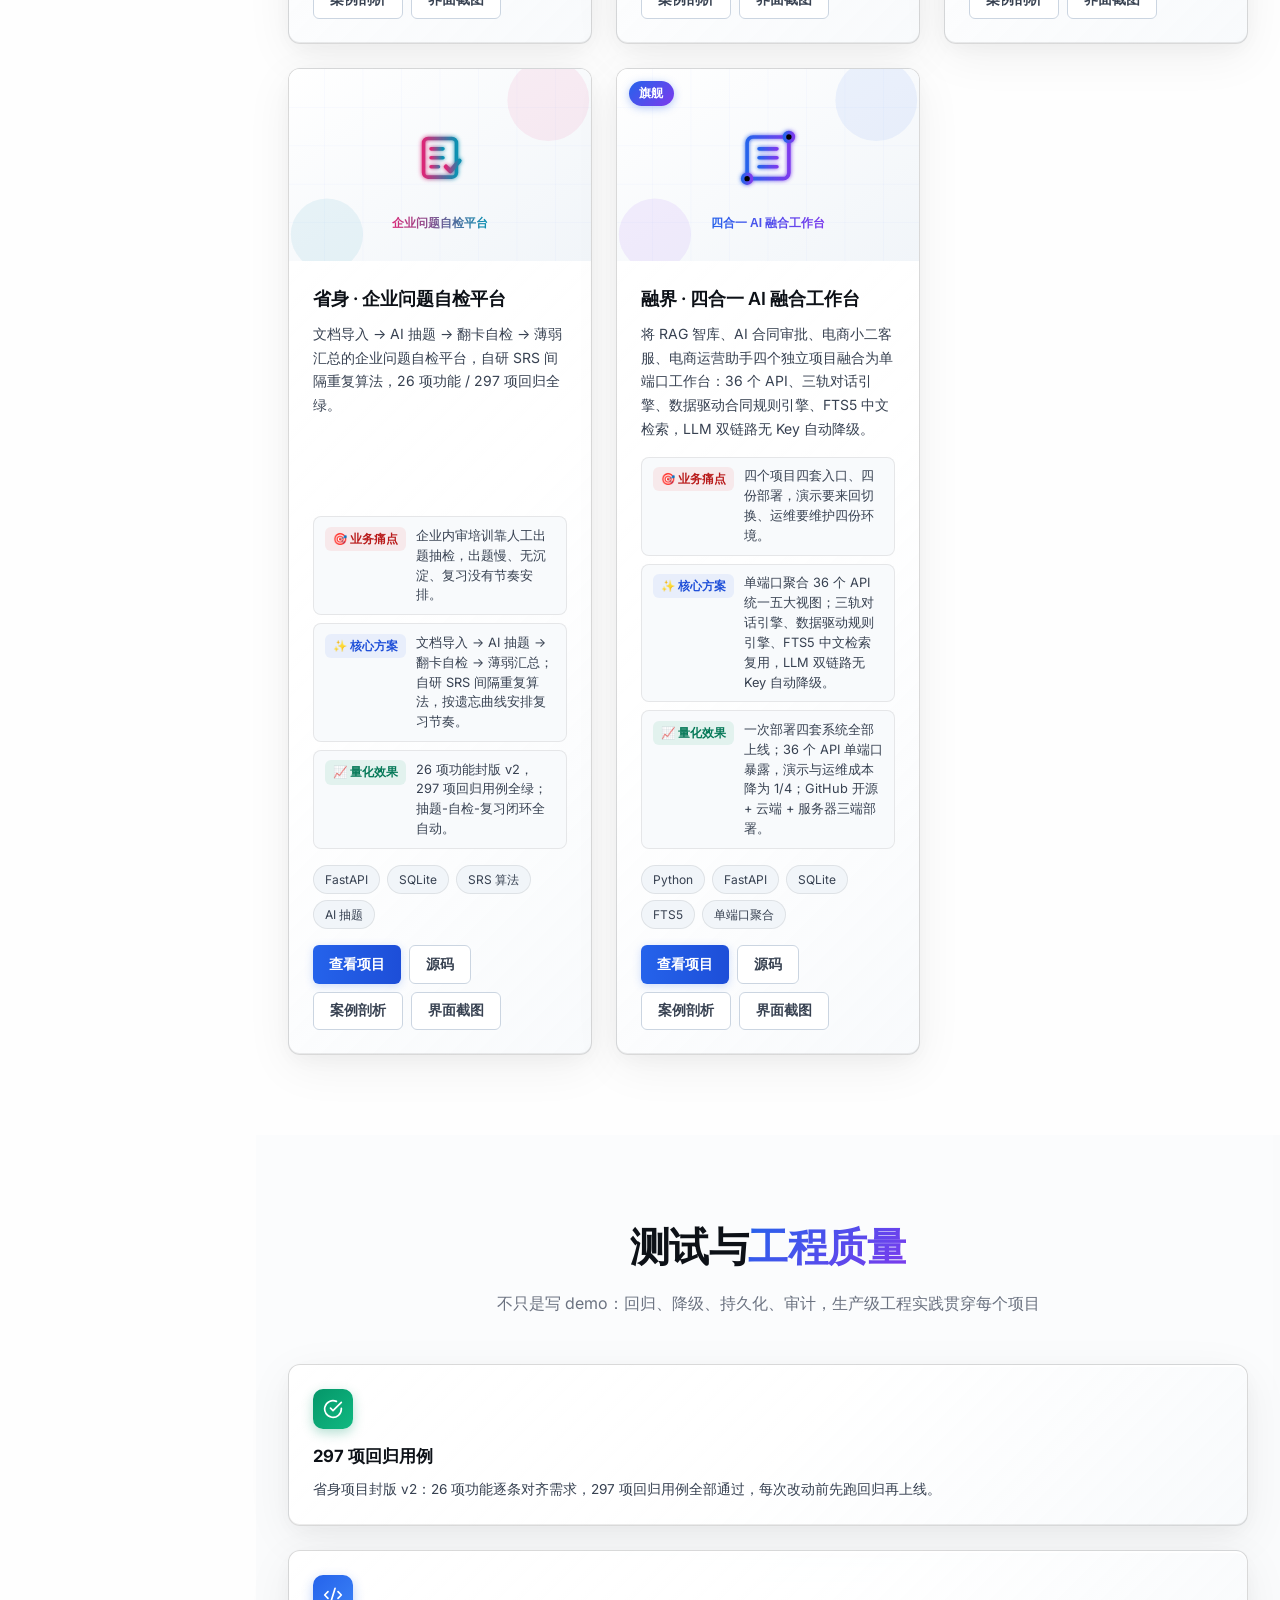
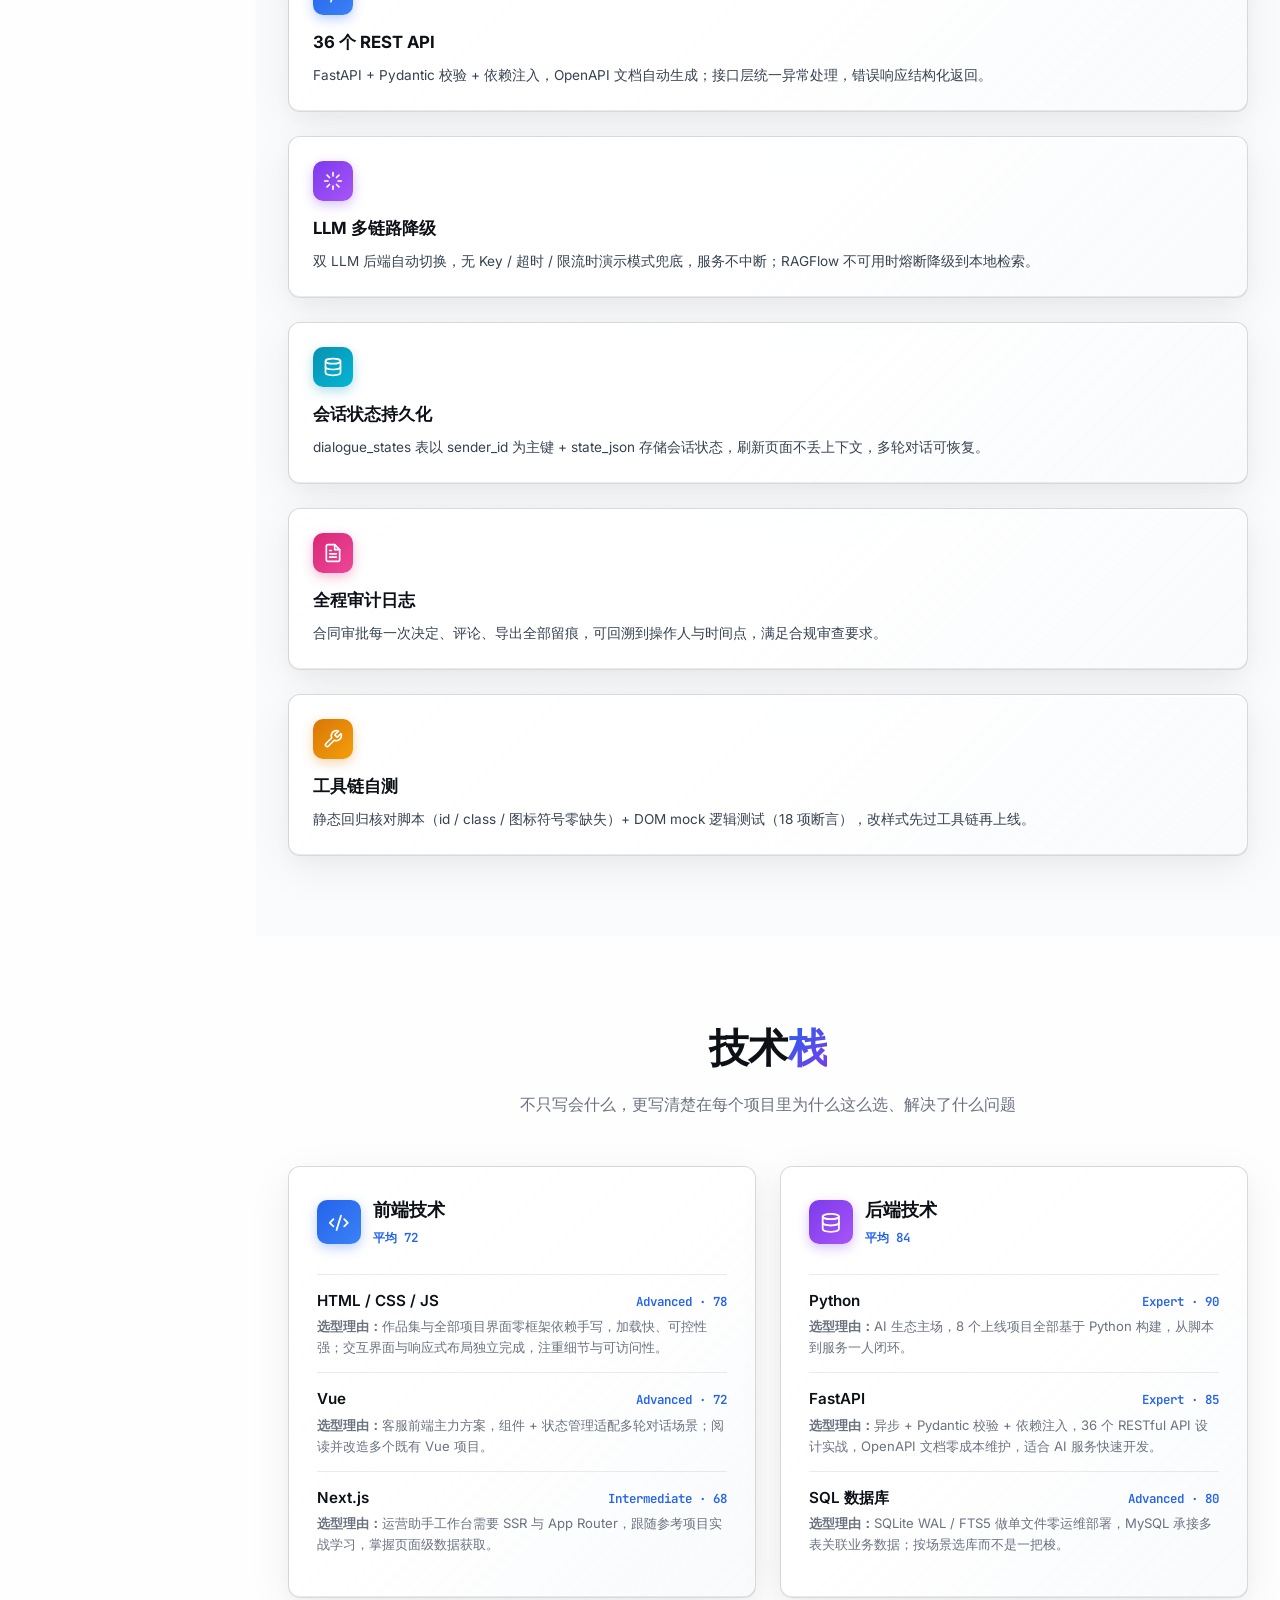
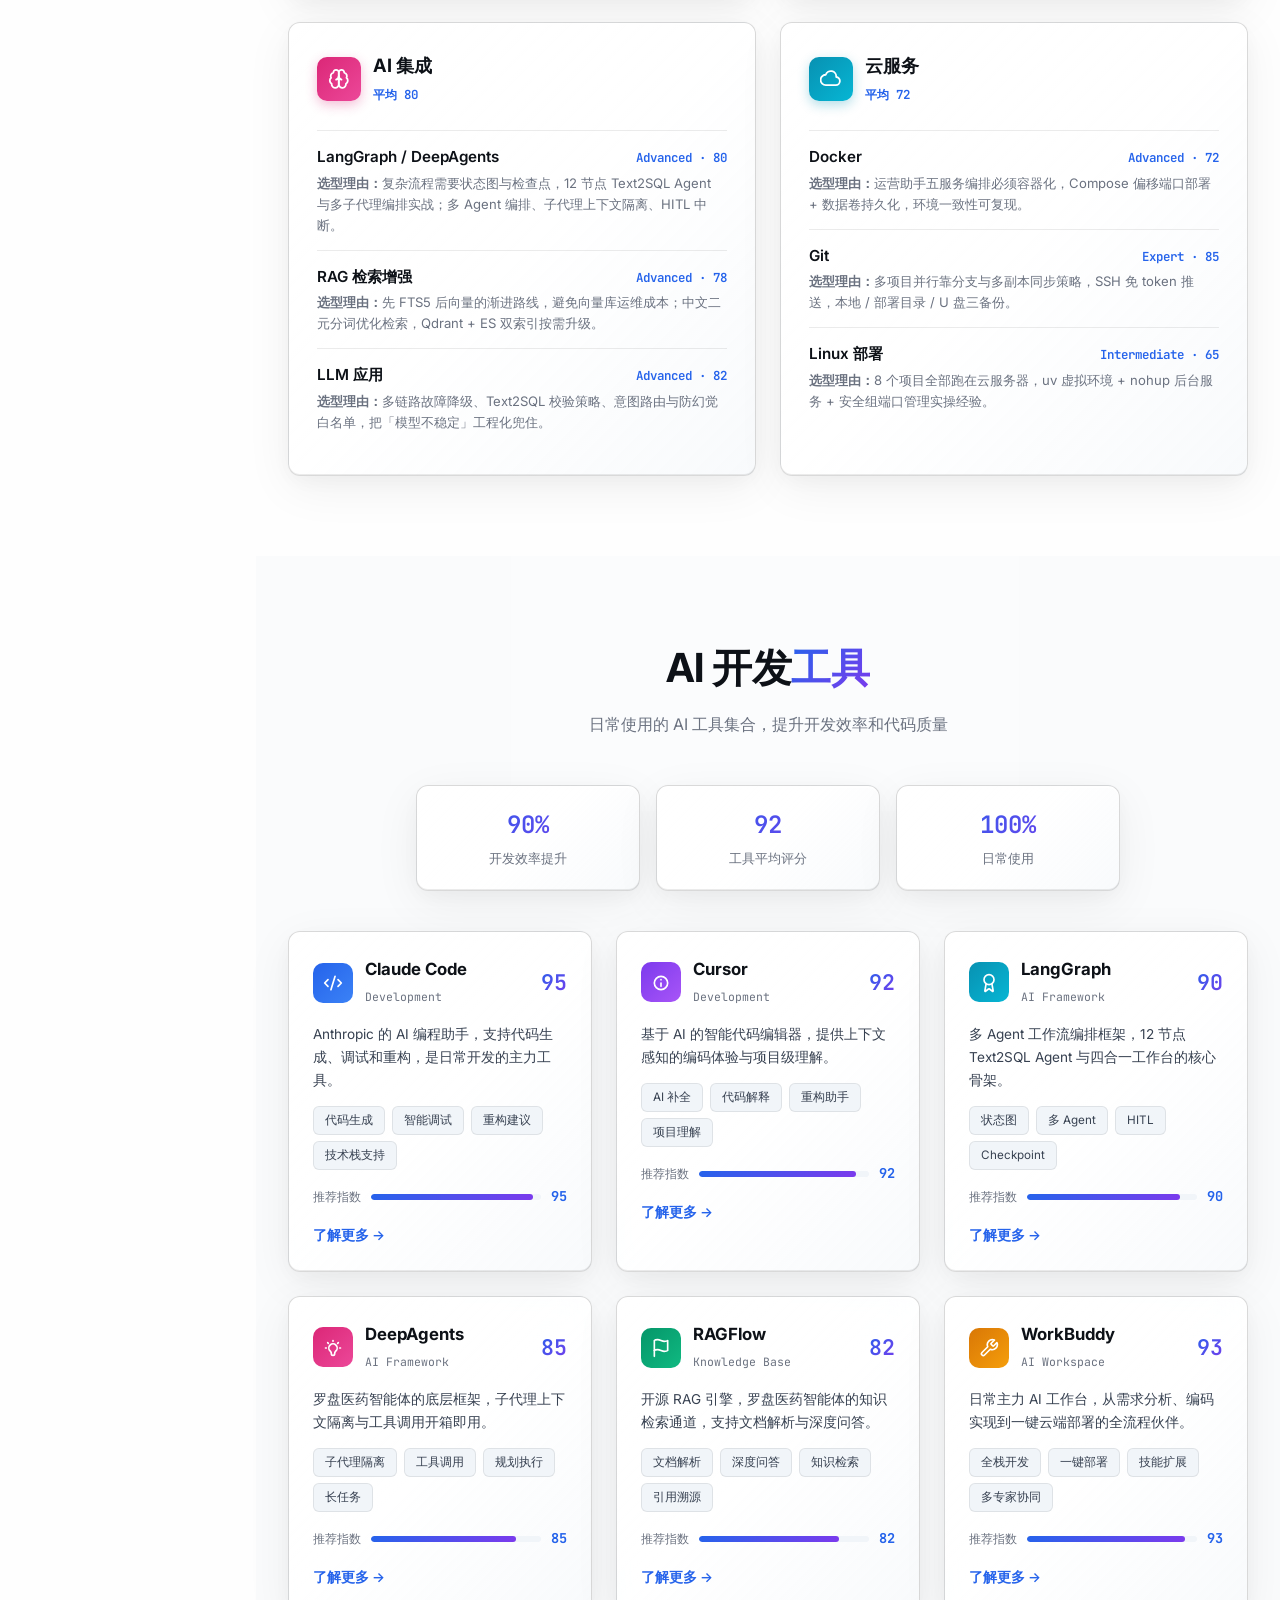
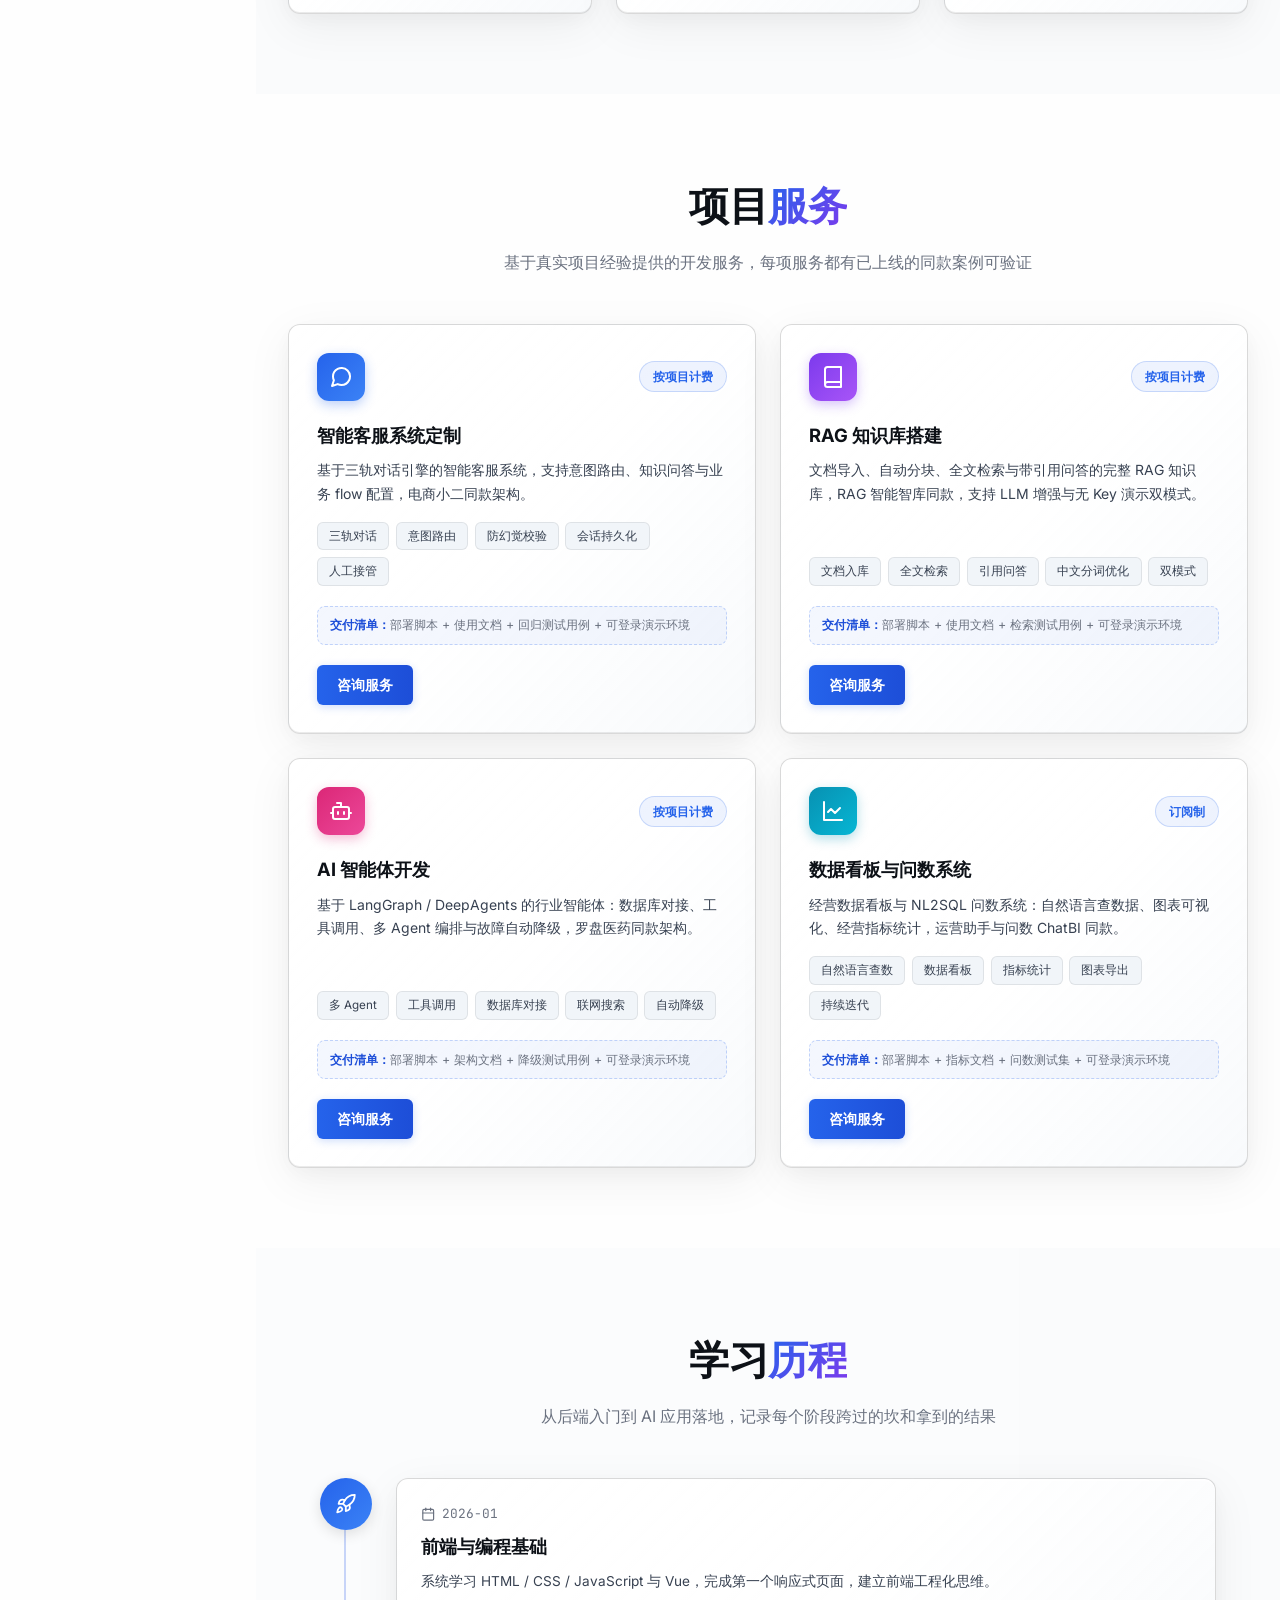
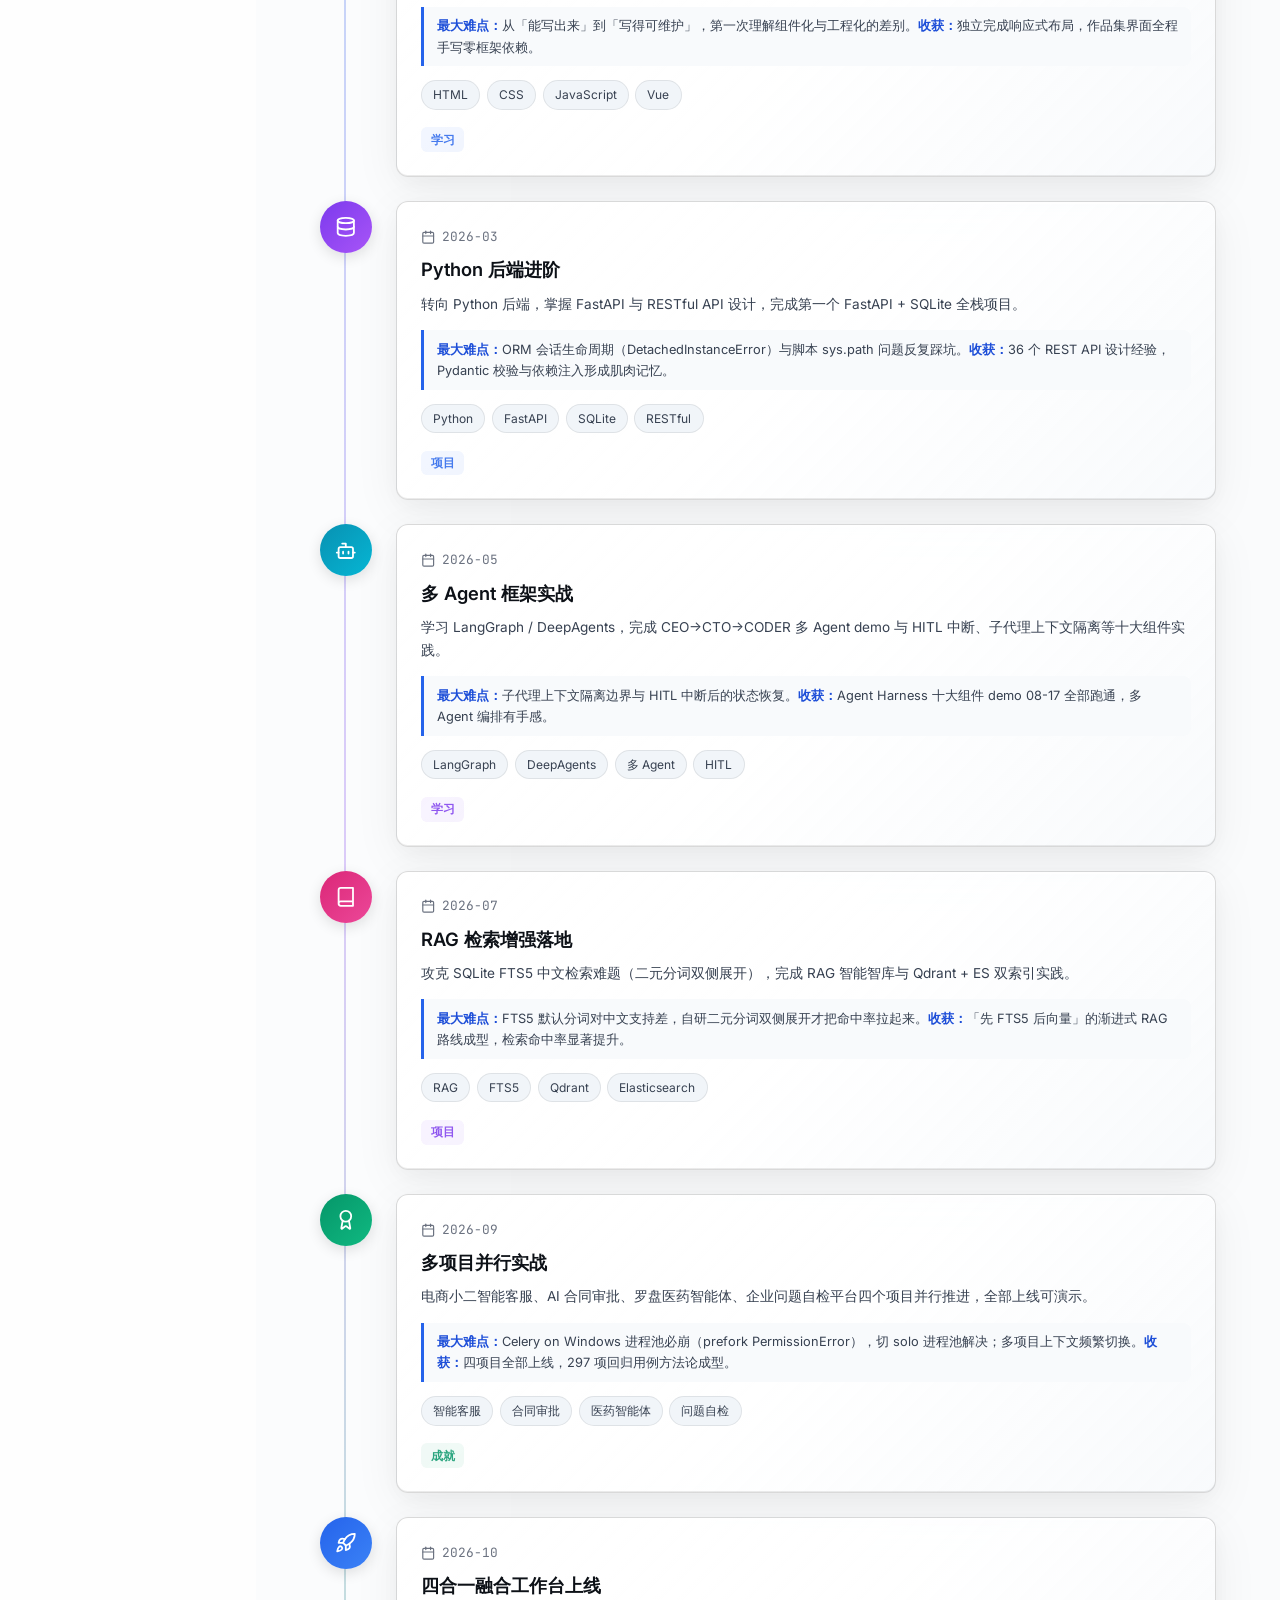
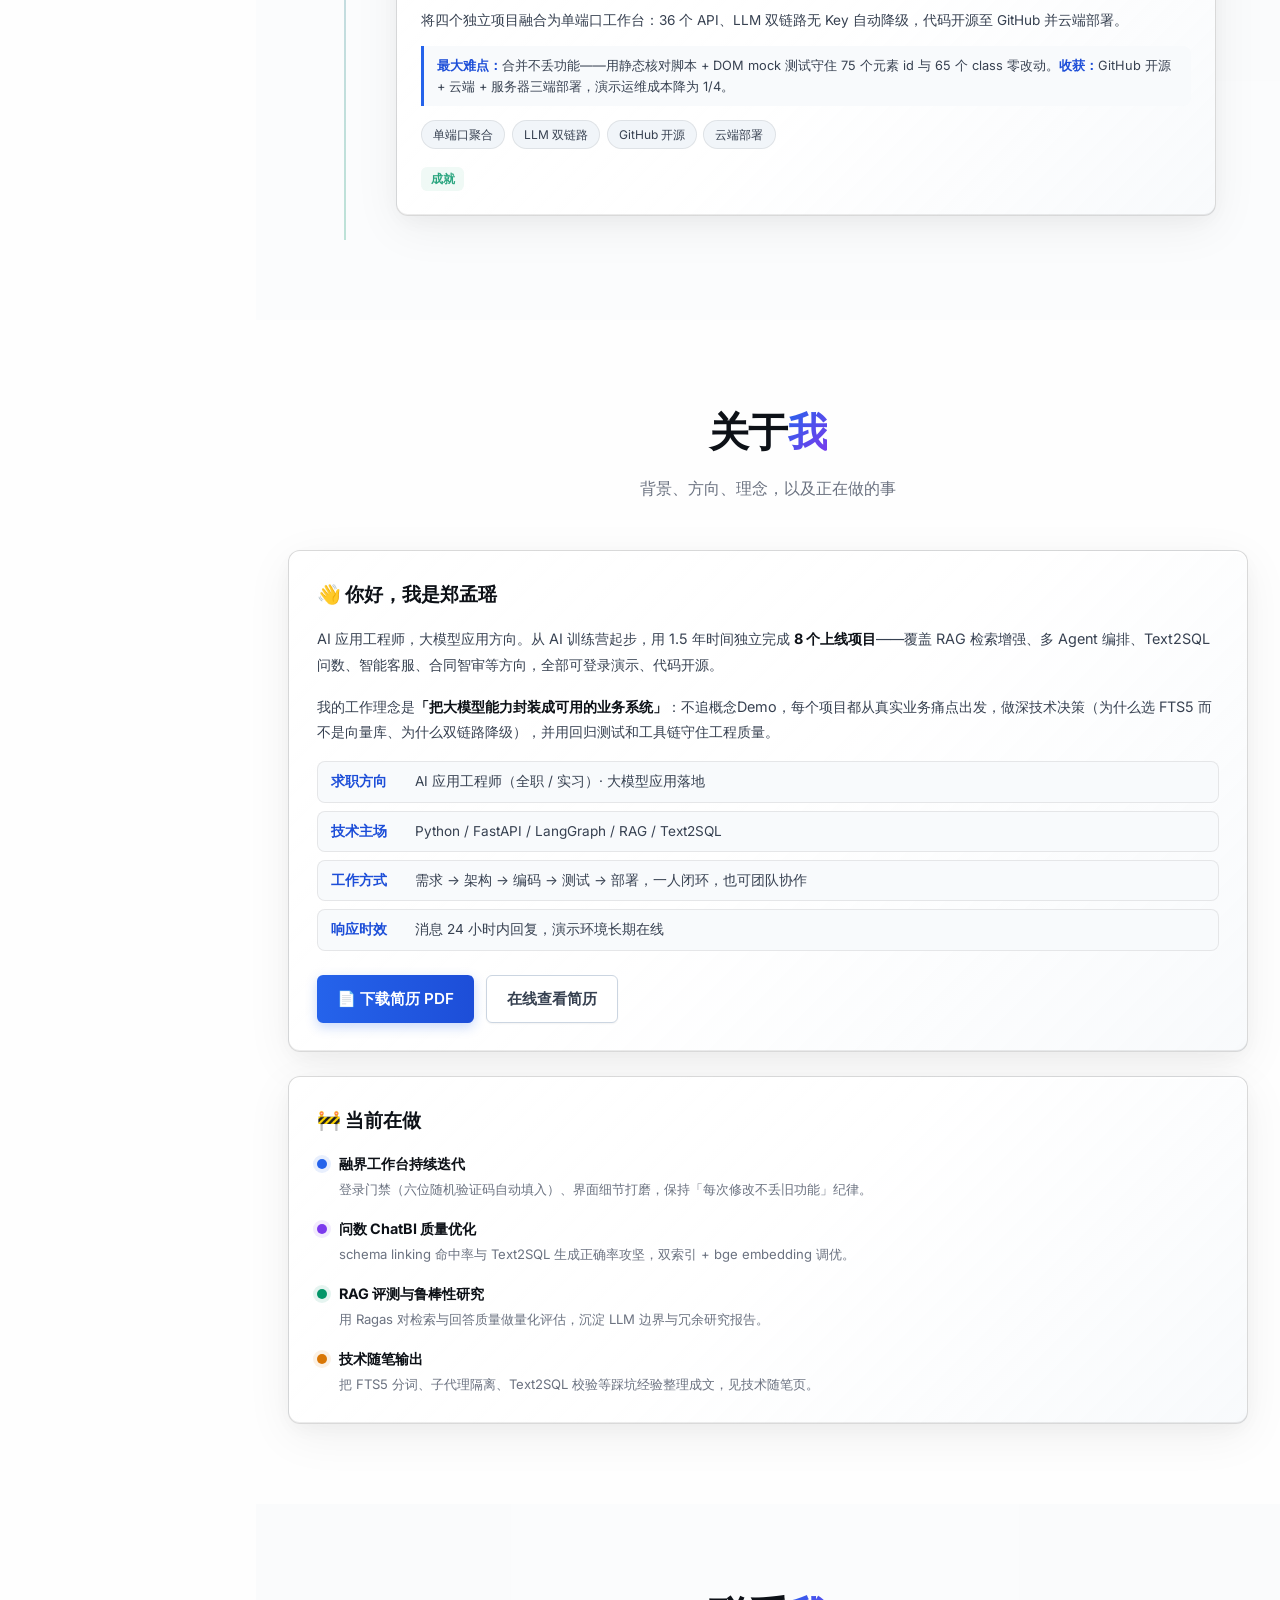
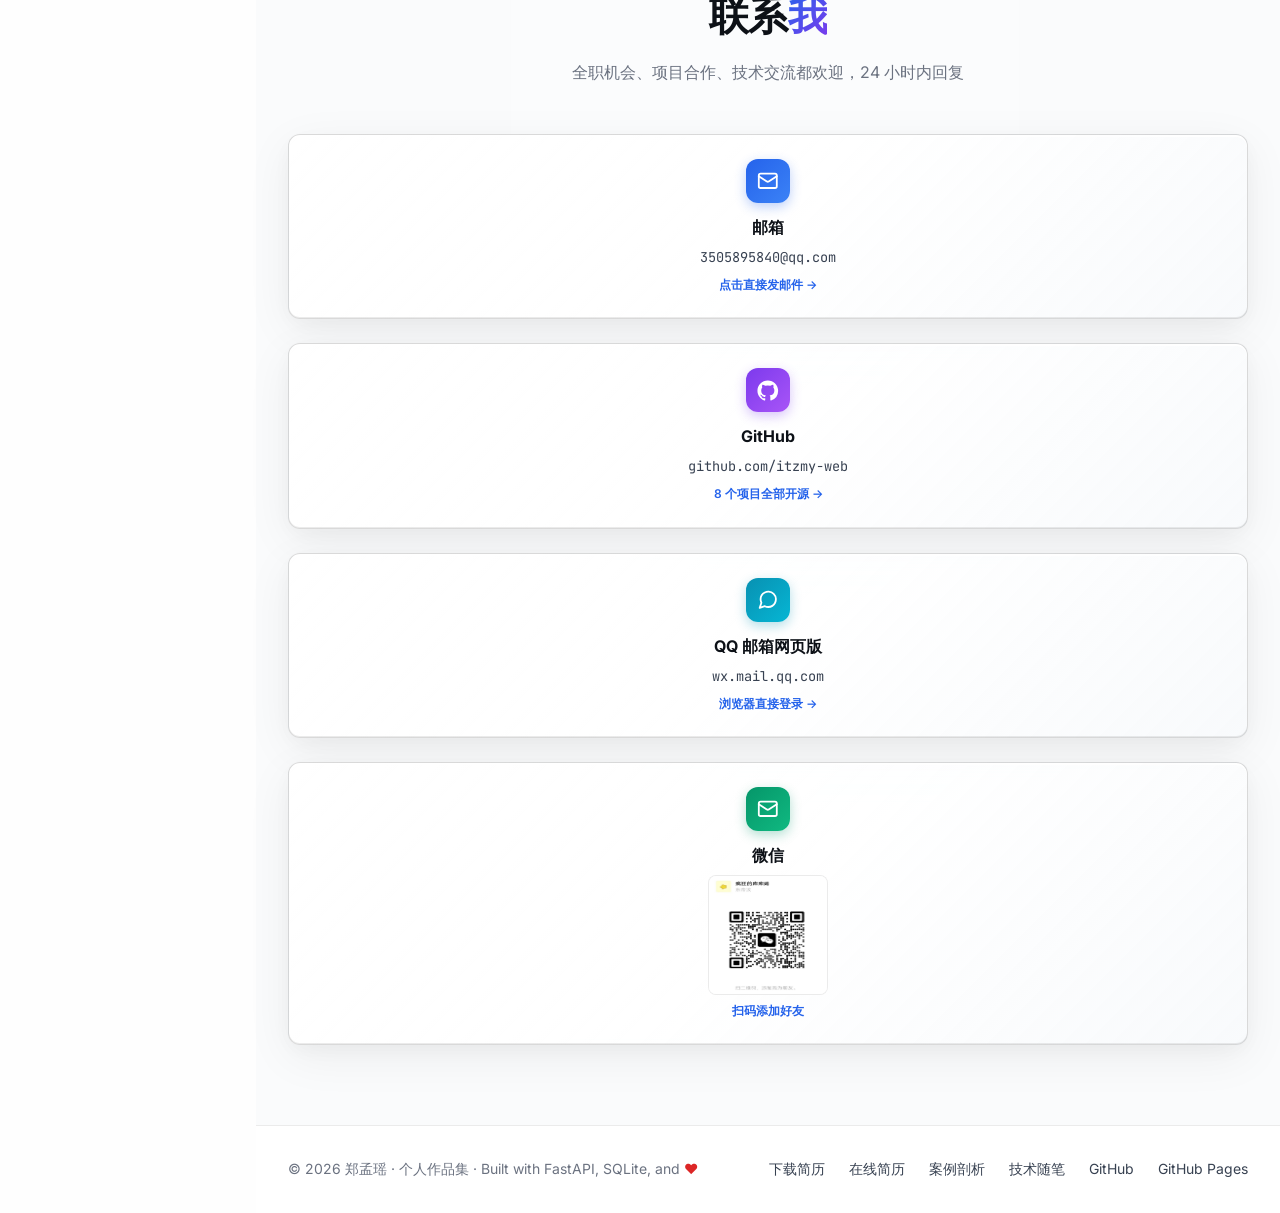
==== commit 1b2333a8: "fix: 微信二维码换真实码、RAG 源码链接修正为 3.zhiku-knowledge-demo、融合工作台演示改服务器 8091、清理 workbuddy 链接" ====
--- a/portfolio/index.html
+++ b/portfolio/index.html
@@ -145,7 +145,7 @@
               <div class="p-tags"><span>RAG</span><span>FTS5</span><span>SQLite</span><span>LLM</span></div>
               <div class="p-actions">
                 <a class="p-btn primary" href="http://39.107.107.246:8085/" target="_blank" rel="noopener">查看项目</a>
-                <a class="p-btn ghost" href="https://github.com/itzmy-web/3.zhigu-knowledge-demo" target="_blank" rel="noopener">源码</a>
+                <a class="p-btn ghost" href="https://github.com/itzmy-web/3.zhiku-knowledge-demo" target="_blank" rel="noopener">源码</a>
                 <a class="p-btn ghost" href="cases.html#rag">案例剖析</a>
                 <a class="p-btn ghost" href="#" data-shot="assets/shots/01-rag.png" data-shot-alt="灵犀 RAG 智能智库界面截图">界面截图</a>
               </div>
@@ -299,7 +299,7 @@
               </div>
               <div class="p-tags"><span>Python</span><span>FastAPI</span><span>SQLite</span><span>FTS5</span><span>单端口聚合</span></div>
               <div class="p-actions">
-                <a class="p-btn primary" href="https://fusion-workbench-confirm.app.workbuddy.host/" target="_blank" rel="noopener">查看项目</a>
+                <a class="p-btn primary" href="http://39.107.107.246:8091/" target="_blank" rel="noopener">查看项目</a>
                 <a class="p-btn ghost" href="https://github.com/itzmy-web/8.ai-demo" target="_blank" rel="noopener">源码</a>
                 <a class="p-btn ghost" href="cases.html#fusion">案例剖析</a>
                 <a class="p-btn ghost" href="#" data-shot="assets/shots/08-fusion.png" data-shot-alt="融界四合一融合工作台界面截图">界面截图</a>
@@ -744,7 +744,7 @@
           <div class="glass-ultra contact-card contact-qr reveal">
             <div class="ct-icon si-emerald"><svg viewBox="0 0 24 24" fill="none" stroke="currentColor" stroke-width="2" stroke-linecap="round" stroke-linejoin="round"><rect width="20" height="16" x="2" y="4" rx="2"/><path d="m22 7-8.97 5.7a1.94 1.94 0 0 1-2.06 0L2 7"/></svg></div>
             <h3>微信</h3>
-            <img src="assets/wechat-qr.svg" alt="微信二维码" loading="lazy">
+            <img src="assets/wechat-qr.jpg" alt="微信二维码" loading="lazy">
             <span class="ct-hint">扫码添加好友</span>
           </div>
         </div>
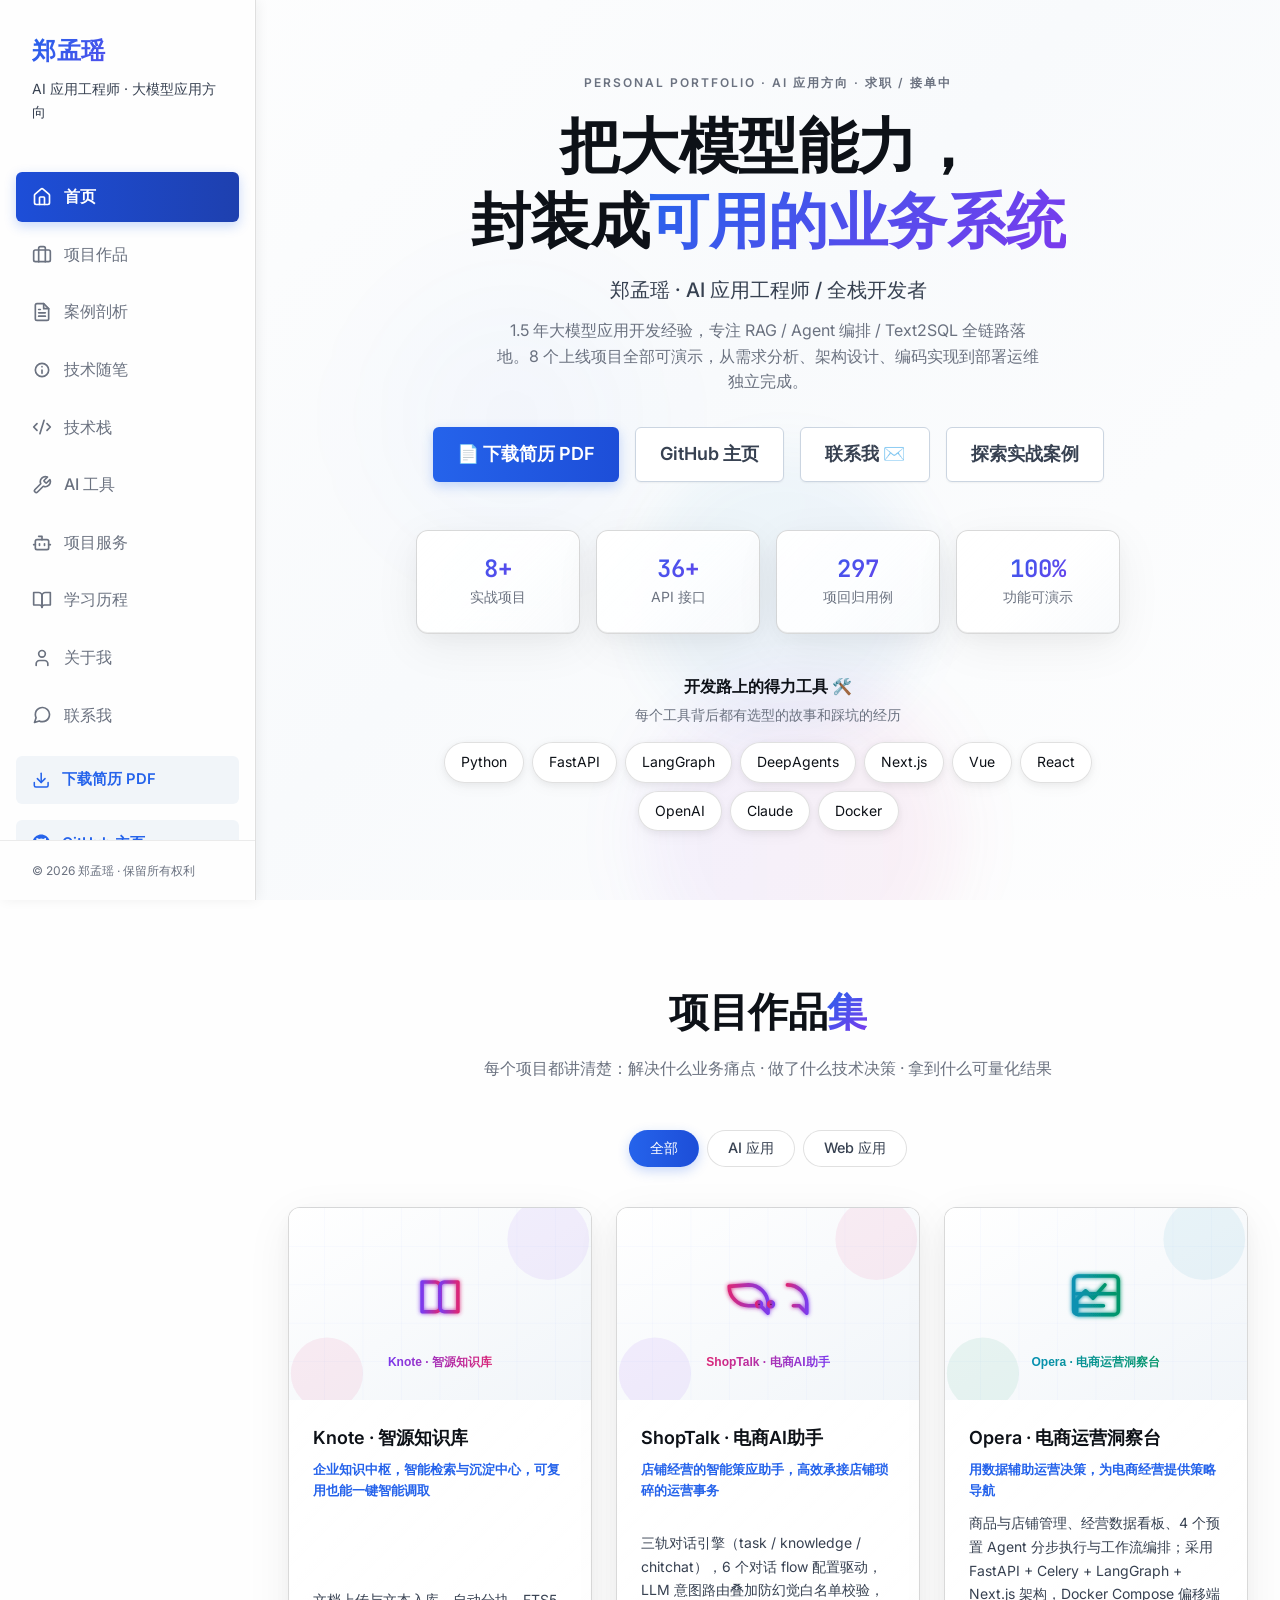
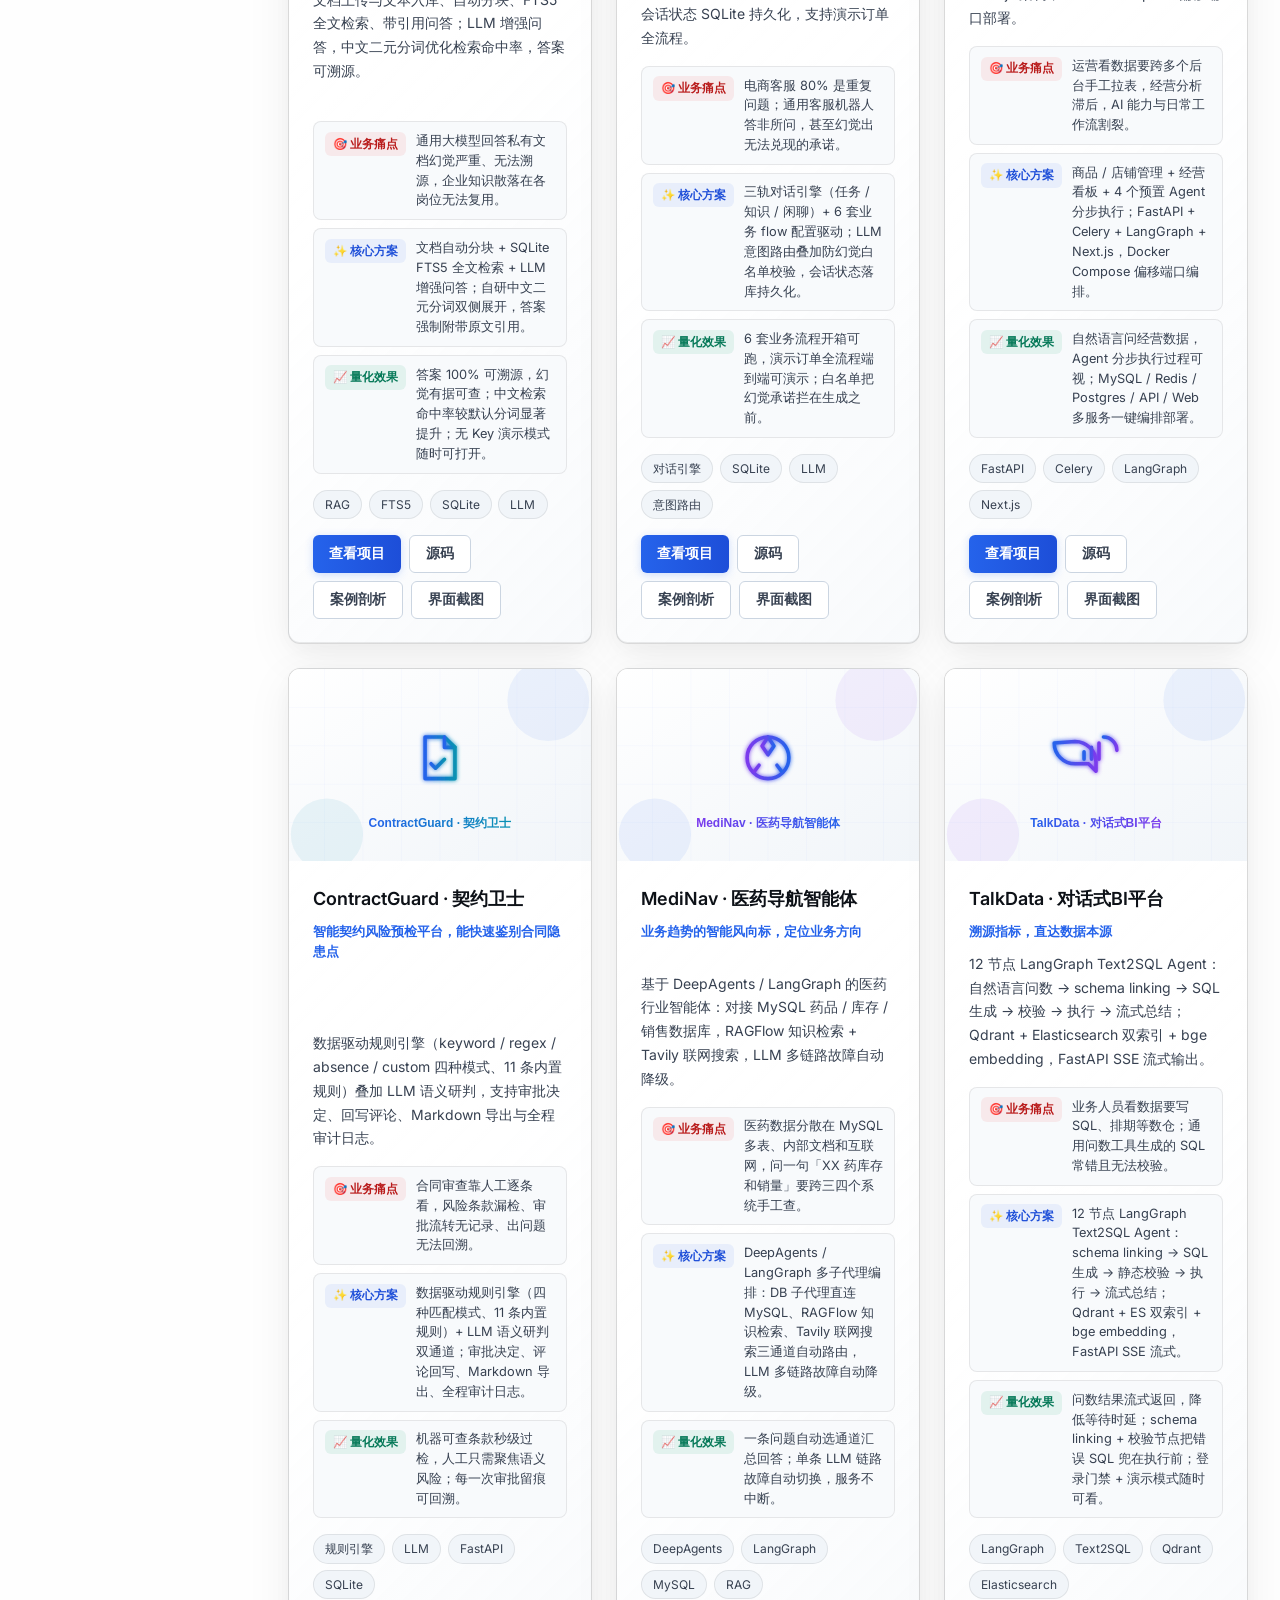
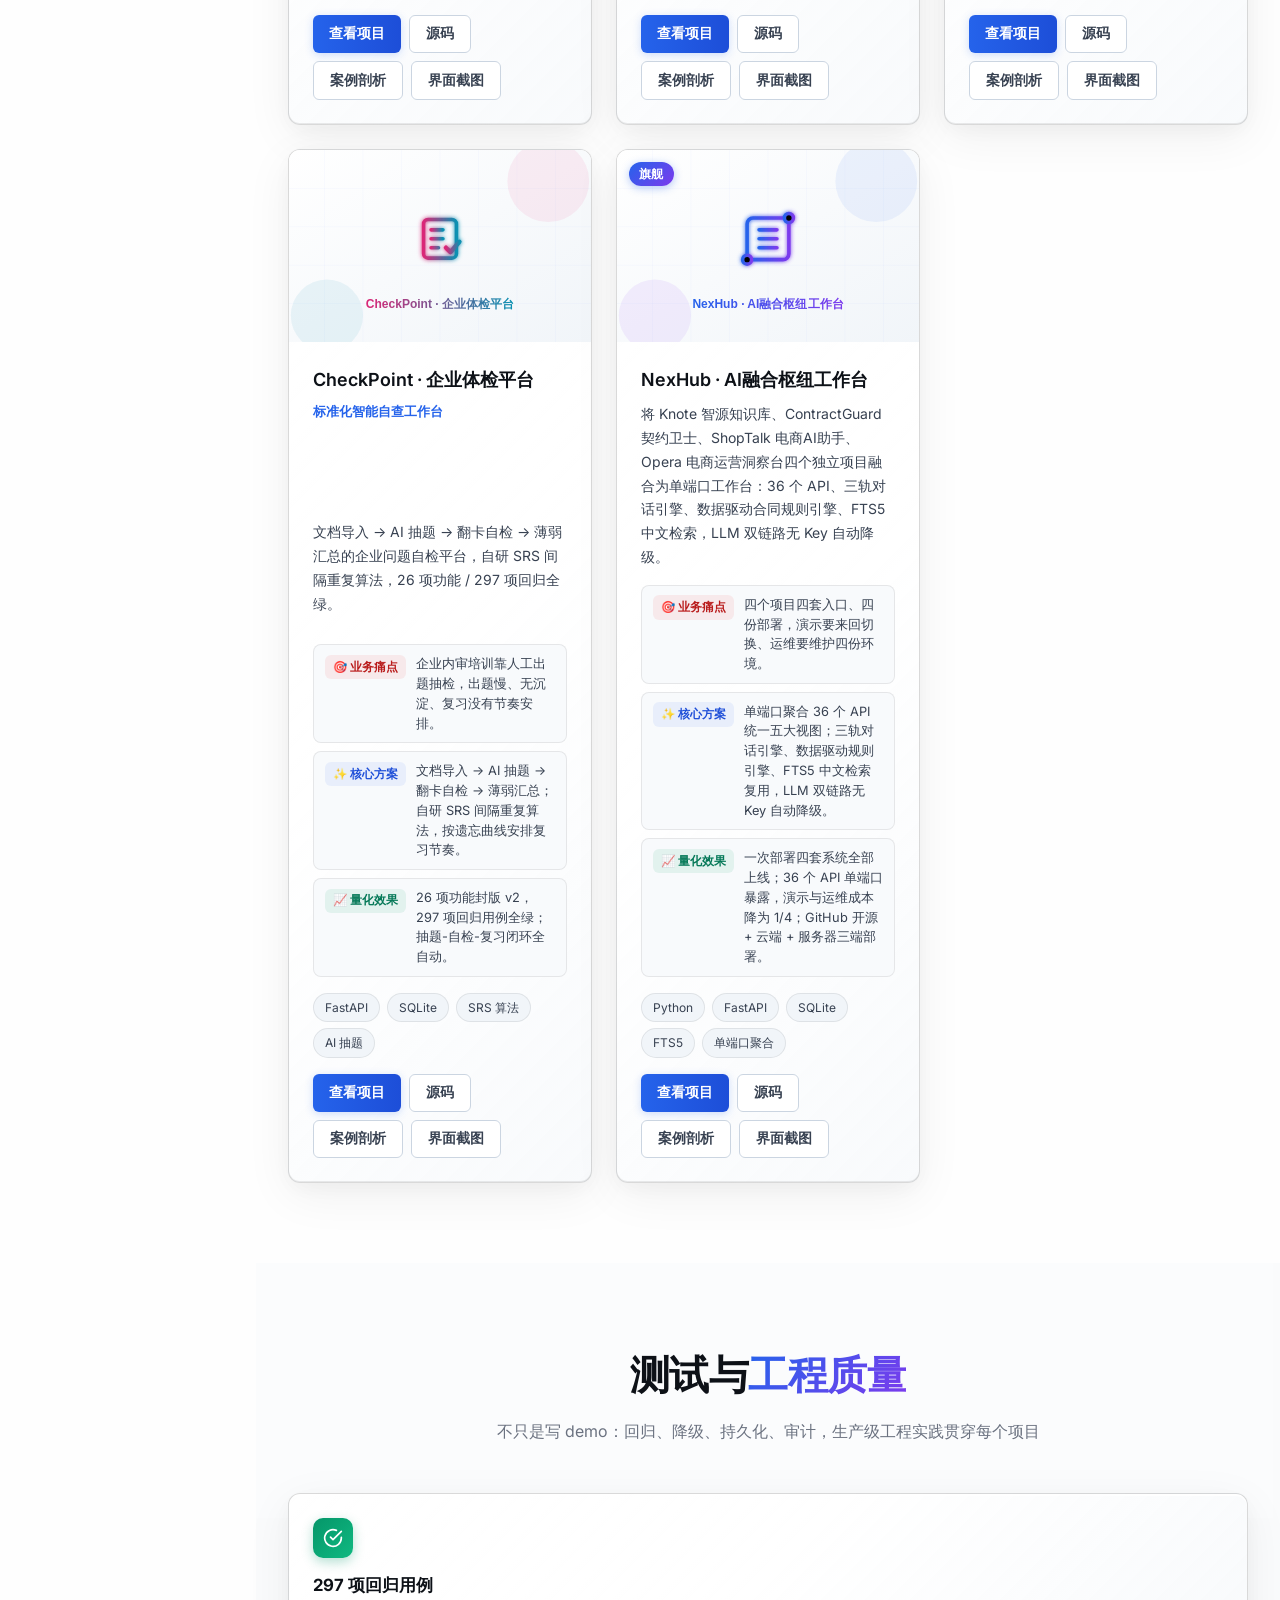
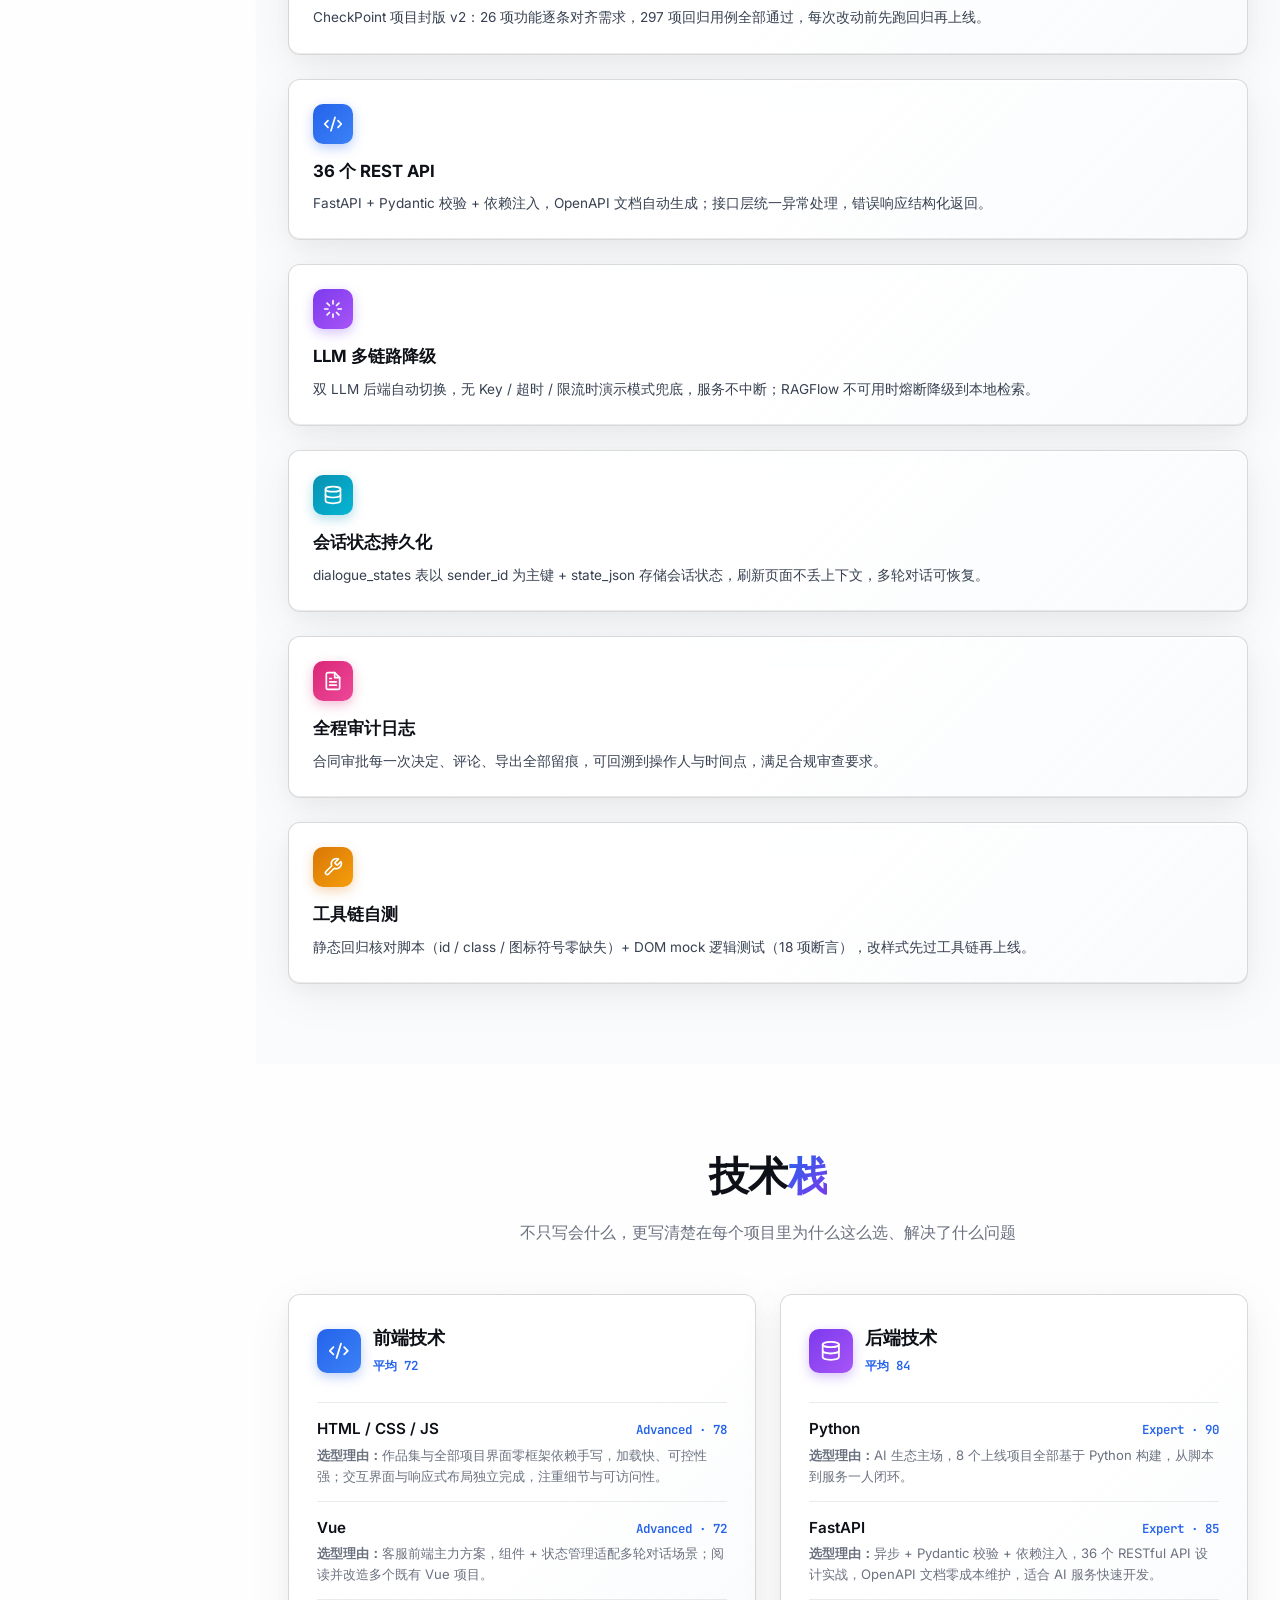
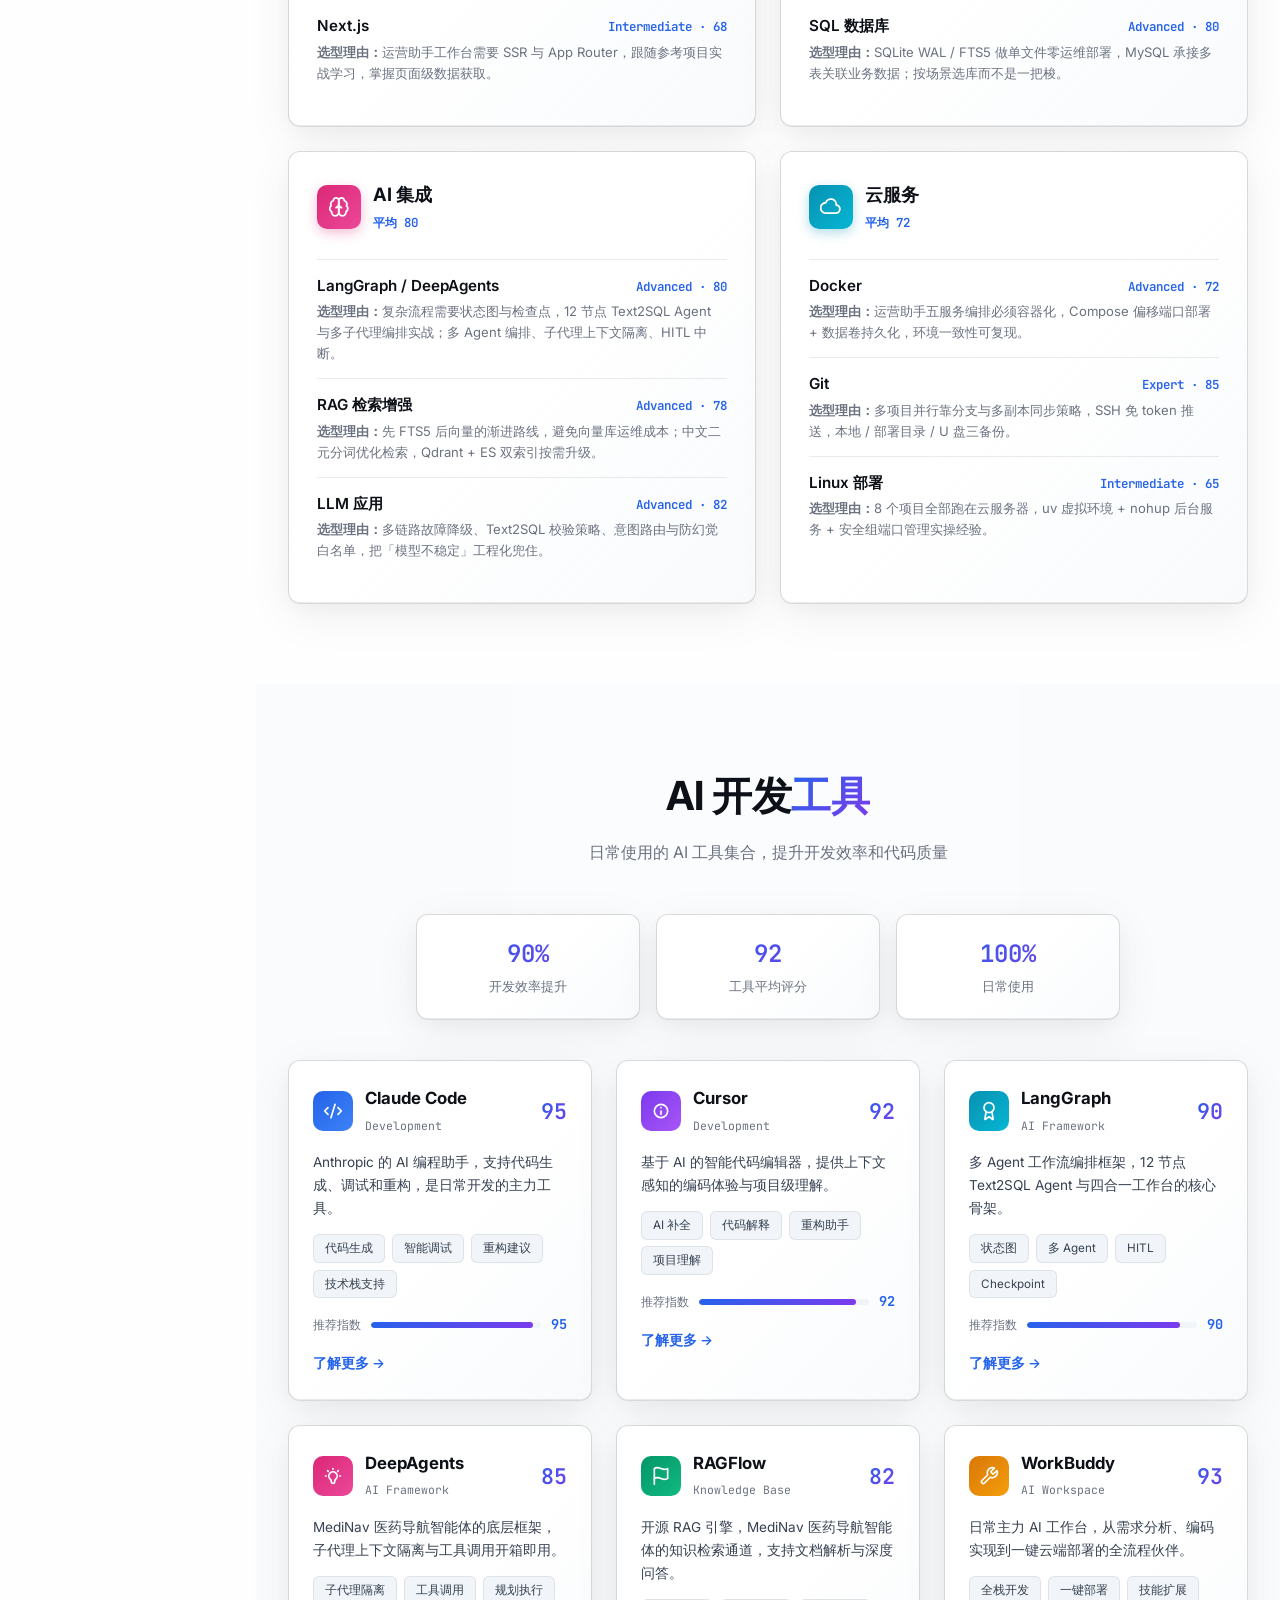
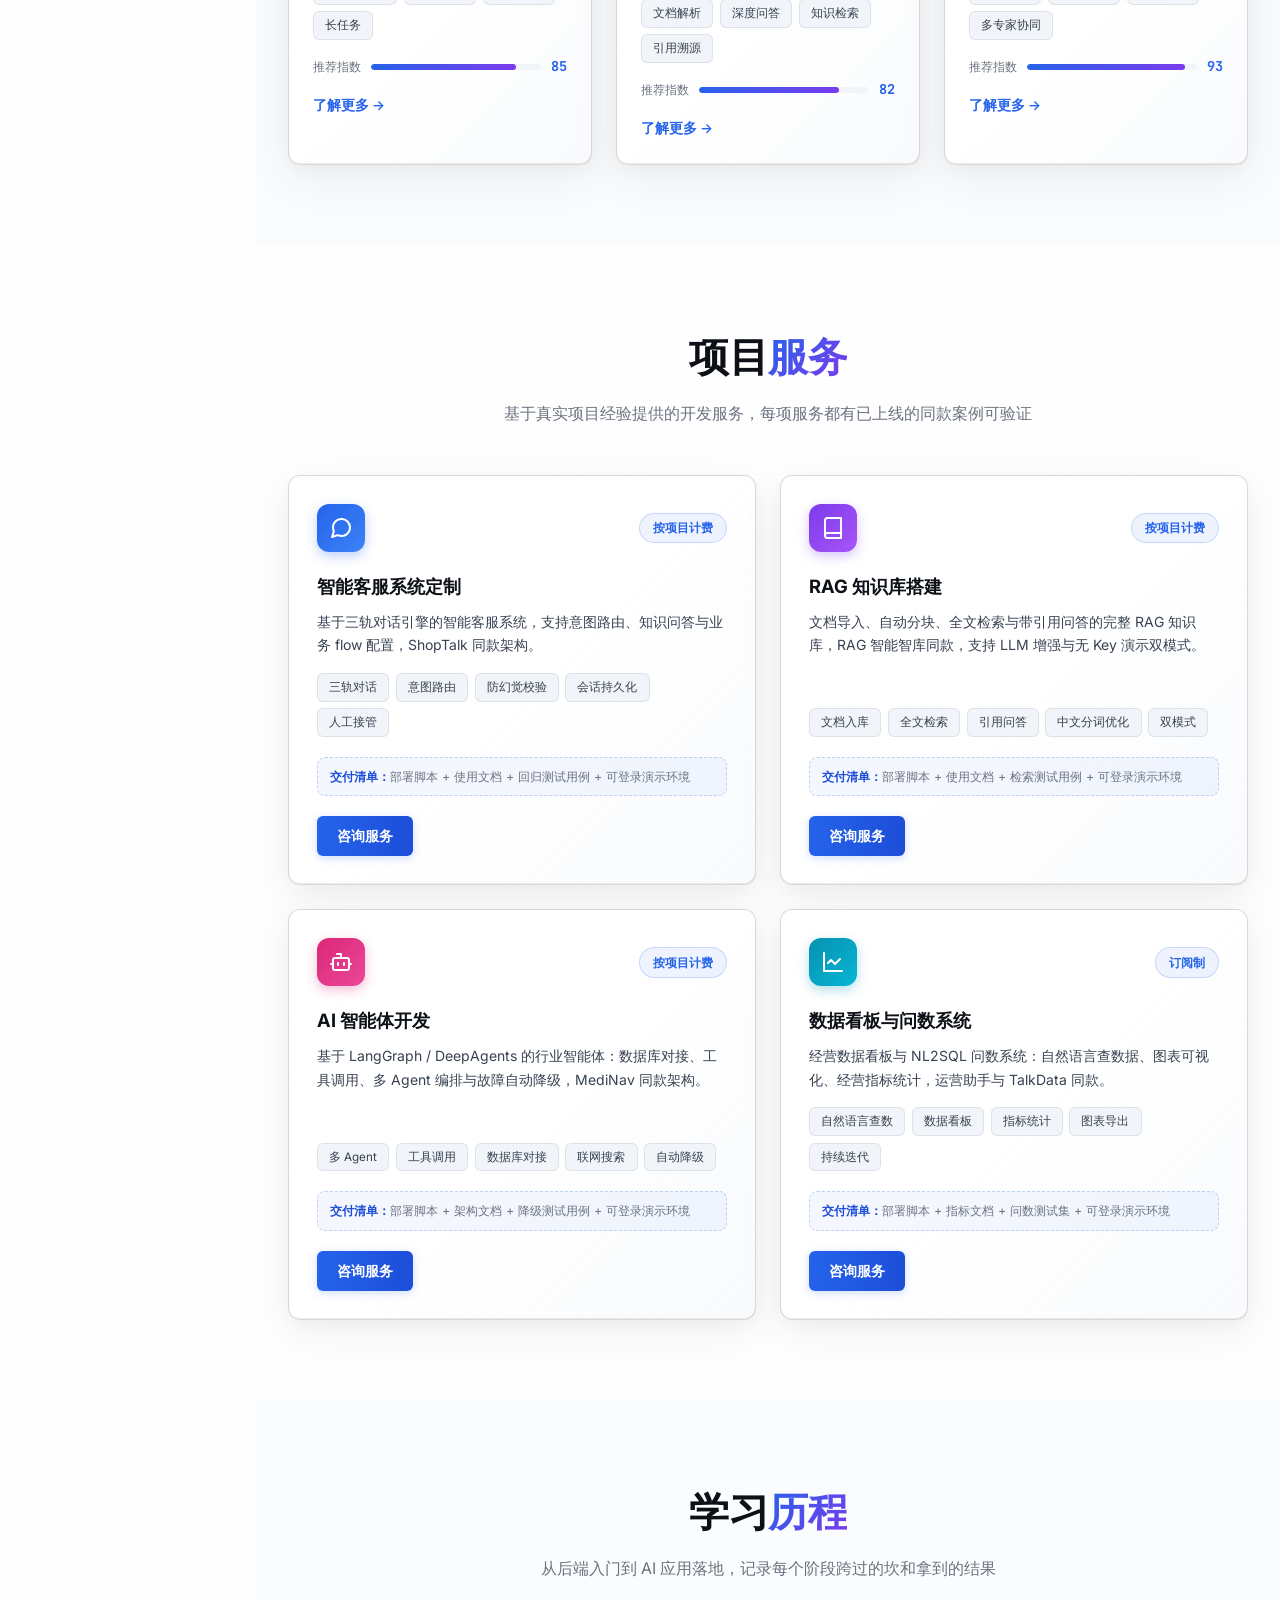
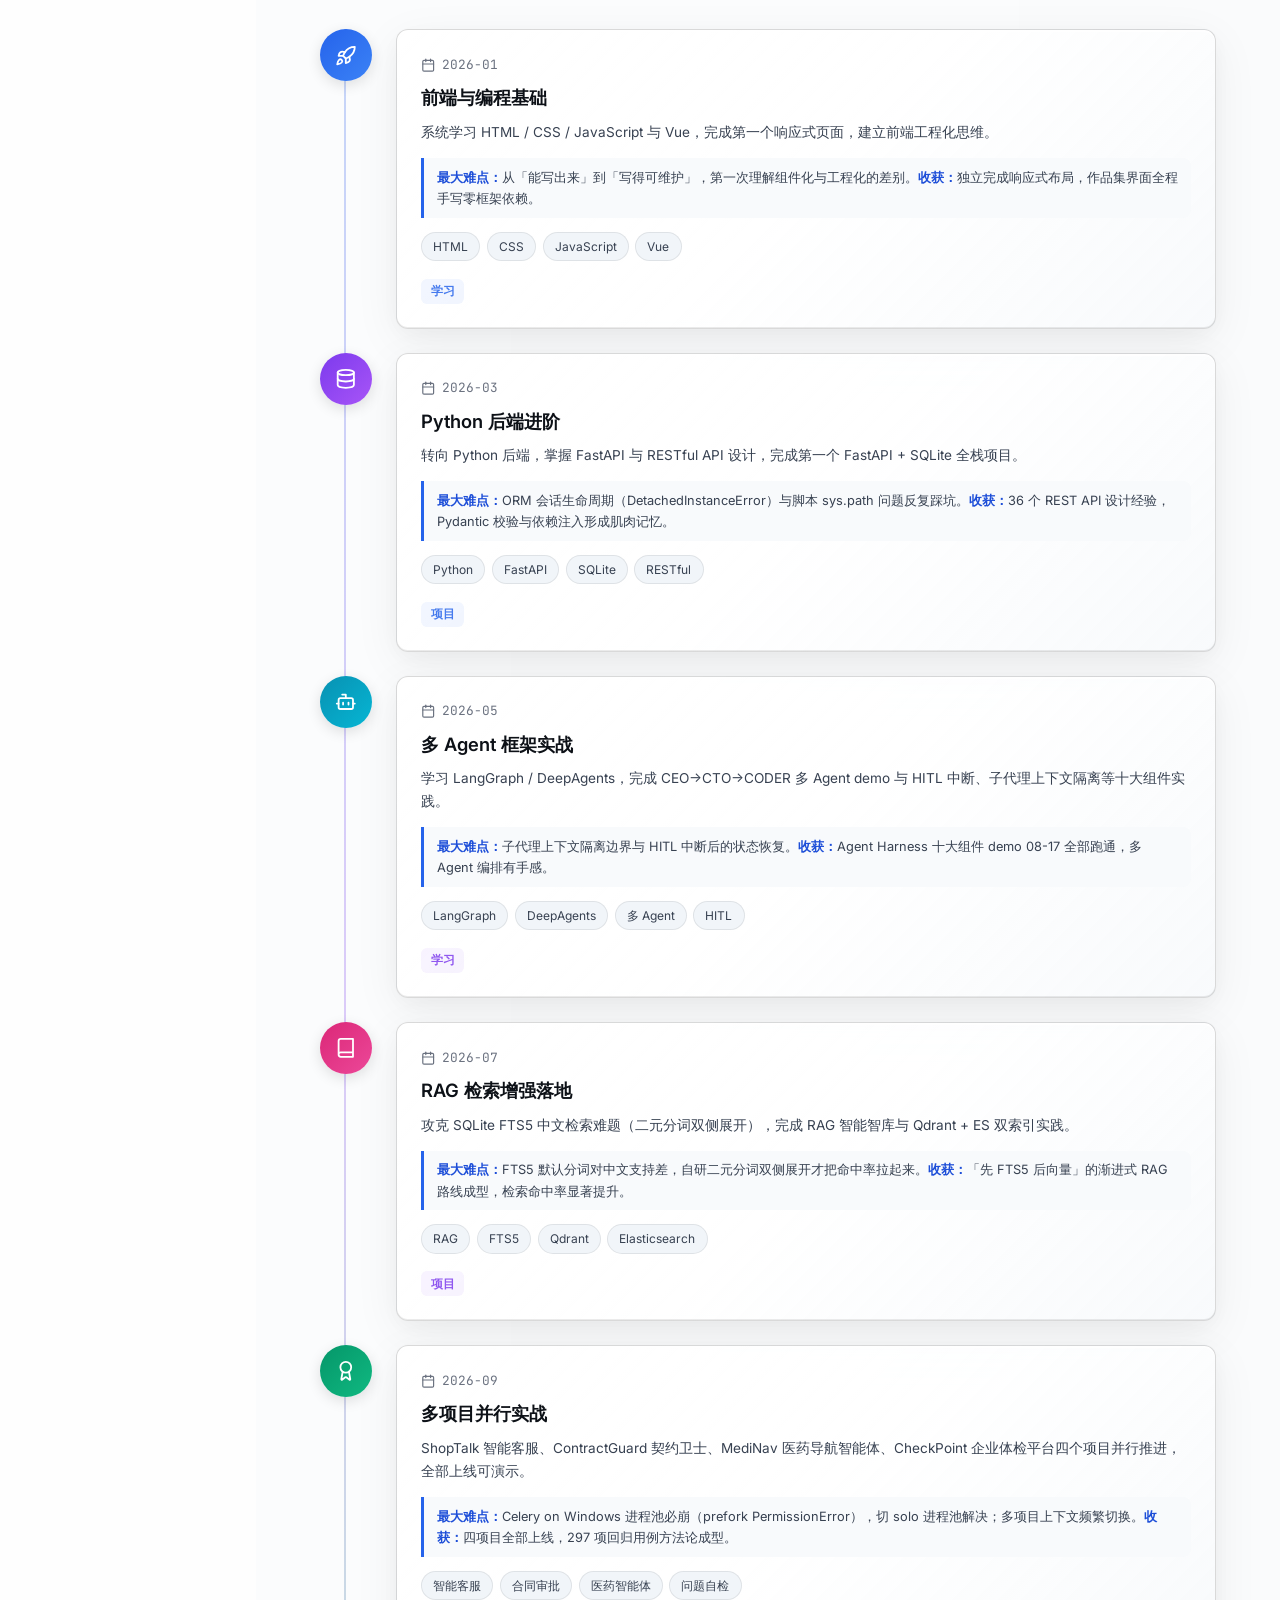
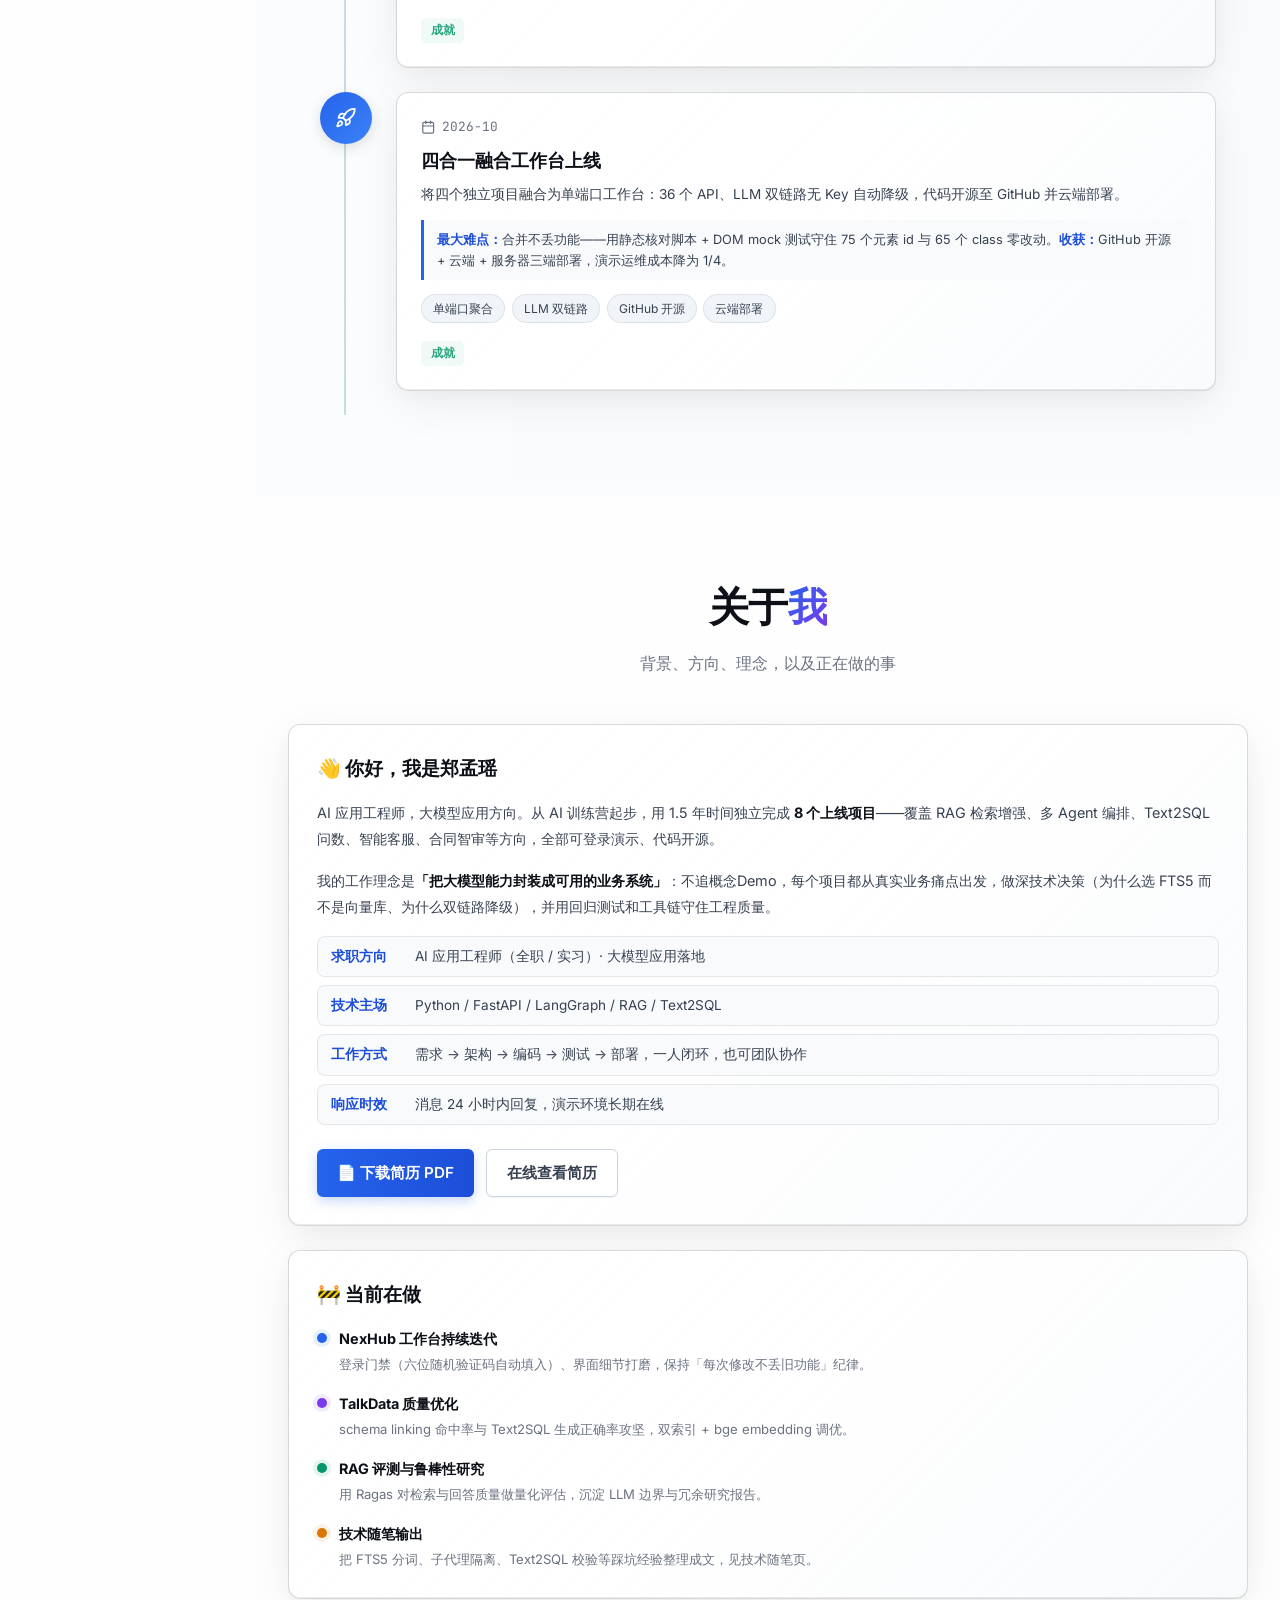
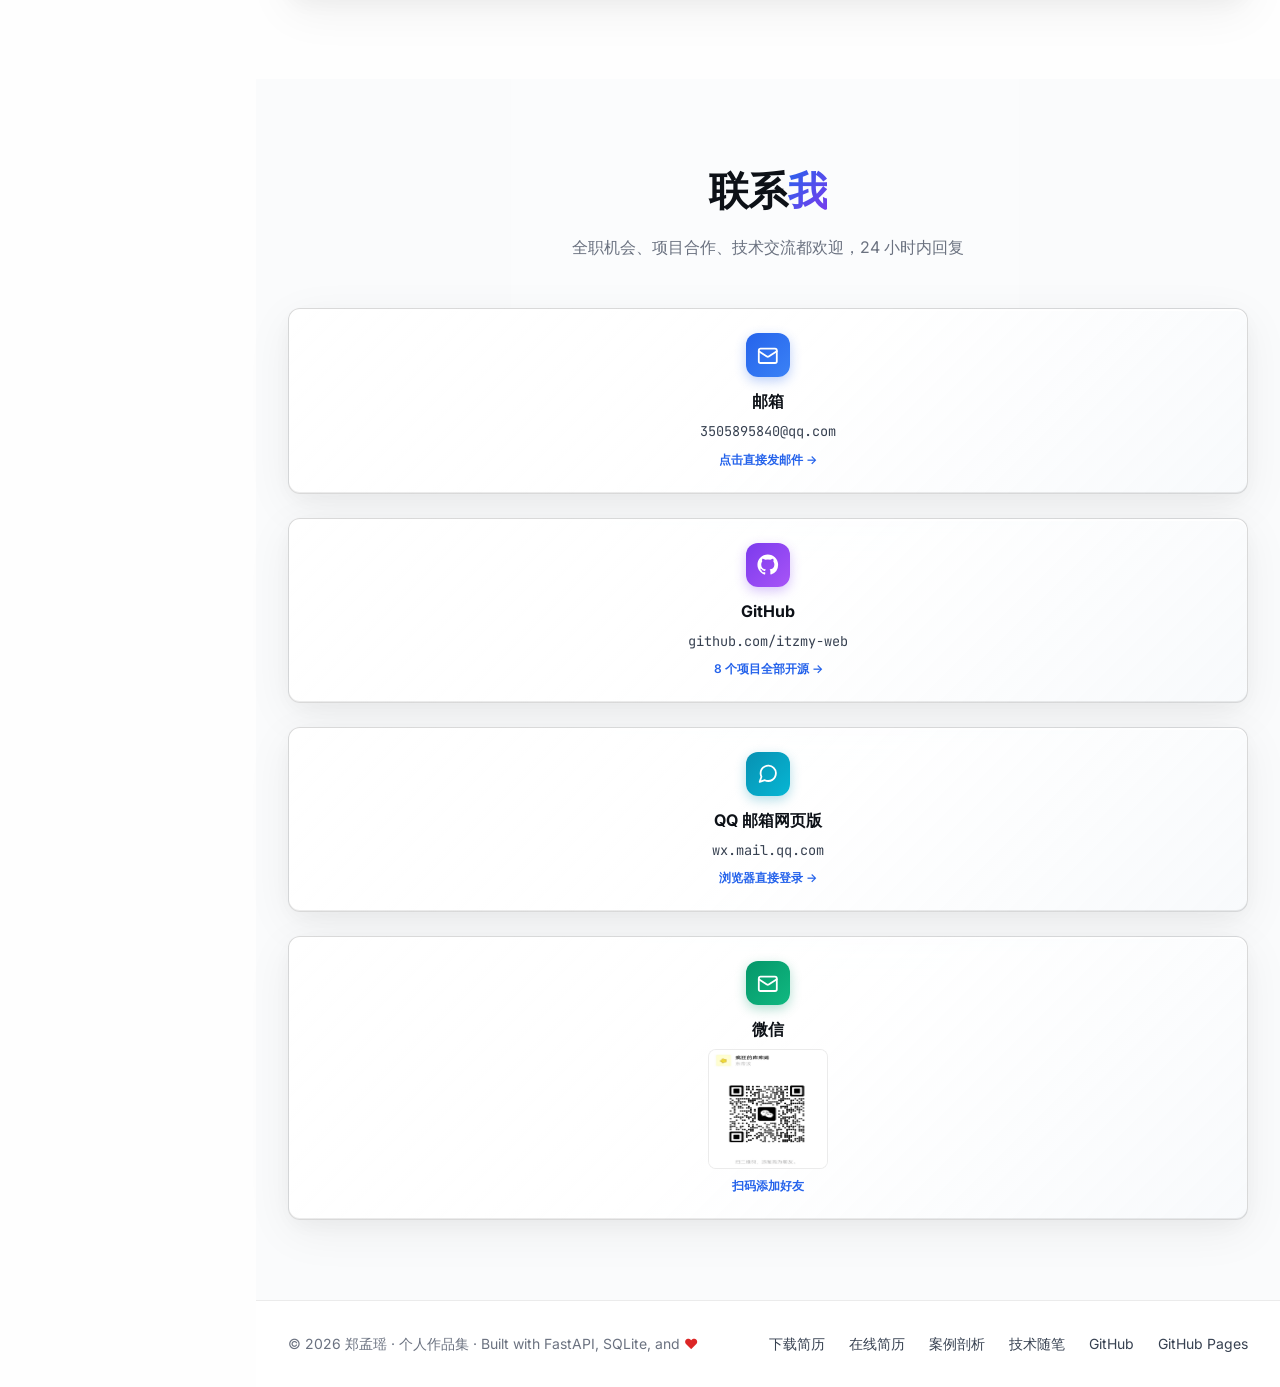
==== commit 6be64e72: "rebrand: 8 项目统一改名 + 项目卡介绍语 + 封面 SVG 同步更名" ====
--- a/portfolio/index.html
+++ b/portfolio/index.html
@@ -132,10 +132,11 @@
 
           <article class="glass-ultra project-card reveal" data-cat="ai">
             <div class="p-cover">
-              <img src="assets/covers/RAG 智能智库.svg" alt="灵犀 · RAG 智能智库" loading="lazy">
+              <img src="assets/covers/Knote · 智源知识库.svg" alt="Knote · 智源知识库" loading="lazy">
             </div>
             <div class="p-body">
-              <h3>灵犀 · RAG 智能智库</h3>
+              <h3>Knote · 智源知识库</h3>
+              <p class="p-slogan">企业知识中枢，智能检索与沉淀中心，可复用也能一键智能调取</p>
               <p>文档上传与文本入库、自动分块、FTS5 全文检索、带引用问答；LLM 增强问答，中文二元分词优化检索命中率，答案可溯源。</p>
               <div class="p-facts">
                 <div class="p-fact"><span class="pf-label pf-pain">🎯 业务痛点</span><p>通用大模型回答私有文档幻觉严重、无法溯源，企业知识散落在各岗位无法复用。</p></div>
@@ -147,17 +148,18 @@
                 <a class="p-btn primary" href="http://39.107.107.246:8085/" target="_blank" rel="noopener">查看项目</a>
                 <a class="p-btn ghost" href="https://github.com/itzmy-web/3.zhiku-knowledge-demo" target="_blank" rel="noopener">源码</a>
                 <a class="p-btn ghost" href="cases.html#rag">案例剖析</a>
-                <a class="p-btn ghost" href="#" data-shot="assets/shots/01-rag.png" data-shot-alt="灵犀 RAG 智能智库界面截图">界面截图</a>
+                <a class="p-btn ghost" href="#" data-shot="assets/shots/01-rag.png" data-shot-alt="Knote 智源知识库界面截图">界面截图</a>
               </div>
             </div>
           </article>
 
           <article class="glass-ultra project-card reveal" data-cat="ai">
             <div class="p-cover">
-              <img src="assets/covers/电商小二 · 智能客服.svg" alt="电商小二 · AI 客服管家" loading="lazy">
+              <img src="assets/covers/ShopTalk · 电商AI助手.svg" alt="ShopTalk · 电商AI助手" loading="lazy">
             </div>
             <div class="p-body">
-              <h3>电商小二 · AI 客服管家</h3>
+              <h3>ShopTalk · 电商AI助手</h3>
+              <p class="p-slogan">店铺经营的智能策应助手，高效承接店铺琐碎的运营事务</p>
               <p>三轨对话引擎（task / knowledge / chitchat），6 个对话 flow 配置驱动，LLM 意图路由叠加防幻觉白名单校验，会话状态 SQLite 持久化，支持演示订单全流程。</p>
               <div class="p-facts">
                 <div class="p-fact"><span class="pf-label pf-pain">🎯 业务痛点</span><p>电商客服 80% 是重复问题；通用客服机器人答非所问，甚至幻觉出无法兑现的承诺。</p></div>
@@ -169,17 +171,18 @@
                 <a class="p-btn primary" href="http://39.107.107.246:8083/login.html" target="_blank" rel="noopener">查看项目</a>
                 <a class="p-btn ghost" href="https://github.com/itzmy-web/5.dianshang-xiaoer-cs.app" target="_blank" rel="noopener">源码</a>
                 <a class="p-btn ghost" href="cases.html#cs">案例剖析</a>
-                <a class="p-btn ghost" href="#" data-shot="assets/shots/02-cs.png" data-shot-alt="电商小二智能客服界面截图">界面截图</a>
+                <a class="p-btn ghost" href="#" data-shot="assets/shots/02-cs.png" data-shot-alt="ShopTalk 电商AI助手界面截图">界面截图</a>
               </div>
             </div>
           </article>
 
           <article class="glass-ultra project-card reveal" data-cat="web">
             <div class="p-cover">
-              <img src="assets/covers/AI 电商运营助手.svg" alt="驾驶舱 · AI 电商运营助手" loading="lazy">
+              <img src="assets/covers/Opera · 电商运营洞察台.svg" alt="Opera · 电商运营洞察台" loading="lazy">
             </div>
             <div class="p-body">
-              <h3>驾驶舱 · AI 电商运营助手</h3>
+              <h3>Opera · 电商运营洞察台</h3>
+              <p class="p-slogan">用数据辅助运营决策，为电商经营提供策略导航</p>
               <p>商品与店铺管理、经营数据看板、4 个预置 Agent 分步执行与工作流编排；采用 FastAPI + Celery + LangGraph + Next.js 架构，Docker Compose 偏移端口部署。</p>
               <div class="p-facts">
                 <div class="p-fact"><span class="pf-label pf-pain">🎯 业务痛点</span><p>运营看数据要跨多个后台手工拉表，经营分析滞后，AI 能力与日常工作流割裂。</p></div>
@@ -198,10 +201,11 @@
 
           <article class="glass-ultra project-card reveal" data-cat="ai">
             <div class="p-cover">
-              <img src="assets/covers/AI 合同审批.svg" alt="法眼 · AI 合同智审平台" loading="lazy">
+              <img src="assets/covers/ContractGuard · 契约卫士.svg" alt="ContractGuard · 契约卫士" loading="lazy">
             </div>
             <div class="p-body">
-              <h3>法眼 · AI 合同智审平台</h3>
+              <h3>ContractGuard · 契约卫士</h3>
+              <p class="p-slogan">智能契约风险预检平台，能快速鉴别合同隐患点</p>
               <p>数据驱动规则引擎（keyword / regex / absence / custom 四种模式、11 条内置规则）叠加 LLM 语义研判，支持审批决定、回写评论、Markdown 导出与全程审计日志。</p>
               <div class="p-facts">
                 <div class="p-fact"><span class="pf-label pf-pain">🎯 业务痛点</span><p>合同审查靠人工逐条看，风险条款漏检、审批流转无记录、出问题无法回溯。</p></div>
@@ -220,10 +224,11 @@
 
           <article class="glass-ultra project-card reveal" data-cat="ai">
             <div class="p-cover">
-              <img src="assets/covers/罗盘医药智能体.svg" alt="罗盘 · 医药智能体" loading="lazy">
+              <img src="assets/covers/MediNav · 医药导航智能体.svg" alt="MediNav · 医药导航智能体" loading="lazy">
             </div>
             <div class="p-body">
-              <h3>罗盘 · 医药智能体</h3>
+              <h3>MediNav · 医药导航智能体</h3>
+              <p class="p-slogan">业务趋势的智能风向标，定位业务方向</p>
               <p>基于 DeepAgents / LangGraph 的医药行业智能体：对接 MySQL 药品 / 库存 / 销售数据库，RAGFlow 知识检索 + Tavily 联网搜索，LLM 多链路故障自动降级。</p>
               <div class="p-facts">
                 <div class="p-fact"><span class="pf-label pf-pain">🎯 业务痛点</span><p>医药数据分散在 MySQL 多表、内部文档和互联网，问一句「XX 药库存和销量」要跨三四个系统手工查。</p></div>
@@ -235,17 +240,18 @@
                 <a class="p-btn primary" href="http://39.107.107.246:8084/" target="_blank" rel="noopener">查看项目</a>
                 <a class="p-btn ghost" href="https://github.com/itzmy-web/6.compass-pharma-cloud" target="_blank" rel="noopener">源码</a>
                 <a class="p-btn ghost" href="cases.html#compass">案例剖析</a>
-                <a class="p-btn ghost" href="#" data-shot="assets/shots/05-compass.png" data-shot-alt="罗盘医药智能体界面截图">界面截图</a>
+                <a class="p-btn ghost" href="#" data-shot="assets/shots/05-compass.png" data-shot-alt="MediNav 医药导航智能体界面截图">界面截图</a>
               </div>
             </div>
           </article>
 
           <article class="glass-ultra project-card reveal" data-cat="ai">
             <div class="p-cover">
-              <img src="assets/covers/问数 ChatBI.svg" alt="问数 ChatBI · 智能问数平台" loading="lazy">
+              <img src="assets/covers/TalkData · 对话式BI平台.svg" alt="TalkData · 对话式BI平台" loading="lazy">
             </div>
             <div class="p-body">
-              <h3>问数 ChatBI · 智能问数平台</h3>
+              <h3>TalkData · 对话式BI平台</h3>
+              <p class="p-slogan">溯源指标，直达数据本源</p>
               <p>12 节点 LangGraph Text2SQL Agent：自然语言问数 → schema linking → SQL 生成 → 校验 → 执行 → 流式总结；Qdrant + Elasticsearch 双索引 + bge embedding，FastAPI SSE 流式输出。</p>
               <div class="p-facts">
                 <div class="p-fact"><span class="pf-label pf-pain">🎯 业务痛点</span><p>业务人员看数据要写 SQL、排期等数仓；通用问数工具生成的 SQL 常错且无法校验。</p></div>
@@ -257,17 +263,18 @@
                 <a class="p-btn primary" href="http://39.107.107.246:8082/" target="_blank" rel="noopener">查看项目</a>
                 <a class="p-btn ghost" href="https://github.com/itzmy-web/4.wenshu-chatbi-cloud.app" target="_blank" rel="noopener">源码</a>
                 <a class="p-btn ghost" href="cases.html#chatbi">案例剖析</a>
-                <a class="p-btn ghost" href="#" data-shot="assets/shots/06-chatbi.png" data-shot-alt="问数 ChatBI 界面截图">界面截图</a>
+                <a class="p-btn ghost" href="#" data-shot="assets/shots/06-chatbi.png" data-shot-alt="TalkData 对话式BI平台界面截图">界面截图</a>
               </div>
             </div>
           </article>
 
           <article class="glass-ultra project-card reveal" data-cat="ai">
             <div class="p-cover">
-              <img src="assets/covers/企业问题自检平台.svg" alt="省身 · 企业问题自检平台" loading="lazy">
+              <img src="assets/covers/CheckPoint · 企业体检平台.svg" alt="CheckPoint · 企业体检平台" loading="lazy">
             </div>
             <div class="p-body">
-              <h3>省身 · 企业问题自检平台</h3>
+              <h3>CheckPoint · 企业体检平台</h3>
+              <p class="p-slogan">标准化智能自查工作台</p>
               <p>文档导入 → AI 抽题 → 翻卡自检 → 薄弱汇总的企业问题自检平台，自研 SRS 间隔重复算法，26 项功能 / 297 项回归全绿。</p>
               <div class="p-facts">
                 <div class="p-fact"><span class="pf-label pf-pain">🎯 业务痛点</span><p>企业内审培训靠人工出题抽检，出题慢、无沉淀、复习没有节奏安排。</p></div>
@@ -286,12 +293,12 @@
 
           <article class="glass-ultra project-card reveal" data-cat="ai">
             <div class="p-cover">
-              <img src="assets/covers/四合一 AI 融合工作台.svg" alt="融界 · 四合一 AI 融合工作台" loading="lazy">
+              <img src="assets/covers/NexHub · AI融合枢纽工作台.svg" alt="NexHub · AI融合枢纽工作台" loading="lazy">
               <span class="p-flag">旗舰</span>
             </div>
             <div class="p-body">
-              <h3>融界 · 四合一 AI 融合工作台</h3>
-              <p>将 RAG 智库、AI 合同审批、电商小二客服、电商运营助手四个独立项目融合为单端口工作台：36 个 API、三轨对话引擎、数据驱动合同规则引擎、FTS5 中文检索，LLM 双链路无 Key 自动降级。</p>
+              <h3>NexHub · AI融合枢纽工作台</h3>
+              <p>将 Knote 智源知识库、ContractGuard 契约卫士、ShopTalk 电商AI助手、Opera 电商运营洞察台四个独立项目融合为单端口工作台：36 个 API、三轨对话引擎、数据驱动合同规则引擎、FTS5 中文检索，LLM 双链路无 Key 自动降级。</p>
               <div class="p-facts">
                 <div class="p-fact"><span class="pf-label pf-pain">🎯 业务痛点</span><p>四个项目四套入口、四份部署，演示要来回切换、运维要维护四份环境。</p></div>
                 <div class="p-fact"><span class="pf-label pf-sol">✨ 核心方案</span><p>单端口聚合 36 个 API 统一五大视图；三轨对话引擎、数据驱动规则引擎、FTS5 中文检索复用，LLM 双链路无 Key 自动降级。</p></div>
@@ -302,7 +309,7 @@
                 <a class="p-btn primary" href="http://39.107.107.246:8091/" target="_blank" rel="noopener">查看项目</a>
                 <a class="p-btn ghost" href="https://github.com/itzmy-web/8.ai-demo" target="_blank" rel="noopener">源码</a>
                 <a class="p-btn ghost" href="cases.html#fusion">案例剖析</a>
-                <a class="p-btn ghost" href="#" data-shot="assets/shots/08-fusion.png" data-shot-alt="融界四合一融合工作台界面截图">界面截图</a>
+                <a class="p-btn ghost" href="#" data-shot="assets/shots/08-fusion.png" data-shot-alt="NexHub 融合枢纽工作台界面截图">界面截图</a>
               </div>
             </div>
           </article>
@@ -321,7 +328,7 @@
           <div class="glass-ultra quality-card reveal">
             <div class="q-icon si-emerald"><svg viewBox="0 0 24 24" fill="none" stroke="currentColor" stroke-width="2" stroke-linecap="round" stroke-linejoin="round"><path d="M22 11.08V12a10 10 0 1 1-5.93-9.14"/><polyline points="22 4 12 14.01 9 11.01"/></svg></div>
             <h3>297 项回归用例</h3>
-            <p>省身项目封版 v2：26 项功能逐条对齐需求，297 项回归用例全部通过，每次改动前先跑回归再上线。</p>
+            <p>CheckPoint 项目封版 v2：26 项功能逐条对齐需求，297 项回归用例全部通过，每次改动前先跑回归再上线。</p>
           </div>
           <div class="glass-ultra quality-card reveal">
             <div class="q-icon si-blue"><svg viewBox="0 0 24 24" fill="none" stroke="currentColor" stroke-width="2" stroke-linecap="round" stroke-linejoin="round"><path d="m18 16 4-4-4-4"/><path d="m6 8-4 4 4 4"/><path d="m14.5 4-5 16"/></svg></div>
@@ -490,7 +497,7 @@
               </div>
               <span class="tool-rating">85</span>
             </div>
-            <p>罗盘医药智能体的底层框架，子代理上下文隔离与工具调用开箱即用。</p>
+            <p>MediNav 医药导航智能体的底层框架，子代理上下文隔离与工具调用开箱即用。</p>
             <div class="tool-features"><span>子代理隔离</span><span>工具调用</span><span>规划执行</span><span>长任务</span></div>
             <div class="tool-rec"><span>推荐指数</span><div class="rec-bar"><i style="--w:85%"></i></div><b>85</b></div>
             <a class="tool-more" href="https://github.com/langchain-ai/deepagents" target="_blank" rel="noopener">了解更多 →</a>
@@ -505,7 +512,7 @@
               </div>
               <span class="tool-rating">82</span>
             </div>
-            <p>开源 RAG 引擎，罗盘医药智能体的知识检索通道，支持文档解析与深度问答。</p>
+            <p>开源 RAG 引擎，MediNav 医药导航智能体的知识检索通道，支持文档解析与深度问答。</p>
             <div class="tool-features"><span>文档解析</span><span>深度问答</span><span>知识检索</span><span>引用溯源</span></div>
             <div class="tool-rec"><span>推荐指数</span><div class="rec-bar"><i style="--w:82%"></i></div><b>82</b></div>
             <a class="tool-more" href="https://ragflow.io" target="_blank" rel="noopener">了解更多 →</a>
@@ -545,7 +552,7 @@
               <span class="service-price">按项目计费</span>
             </div>
             <h3>智能客服系统定制</h3>
-            <p>基于三轨对话引擎的智能客服系统，支持意图路由、知识问答与业务 flow 配置，电商小二同款架构。</p>
+            <p>基于三轨对话引擎的智能客服系统，支持意图路由、知识问答与业务 flow 配置，ShopTalk 同款架构。</p>
             <div class="service-features"><span>三轨对话</span><span>意图路由</span><span>防幻觉校验</span><span>会话持久化</span><span>人工接管</span></div>
             <div class="p-deliver"><b>交付清单：</b>部署脚本 + 使用文档 + 回归测试用例 + 可登录演示环境</div>
             <a class="service-btn" href="#contact">咨询服务</a>
@@ -573,7 +580,7 @@
               <span class="service-price">按项目计费</span>
             </div>
             <h3>AI 智能体开发</h3>
-            <p>基于 LangGraph / DeepAgents 的行业智能体：数据库对接、工具调用、多 Agent 编排与故障自动降级，罗盘医药同款架构。</p>
+            <p>基于 LangGraph / DeepAgents 的行业智能体：数据库对接、工具调用、多 Agent 编排与故障自动降级，MediNav 同款架构。</p>
             <div class="service-features"><span>多 Agent</span><span>工具调用</span><span>数据库对接</span><span>联网搜索</span><span>自动降级</span></div>
             <div class="p-deliver"><b>交付清单：</b>部署脚本 + 架构文档 + 降级测试用例 + 可登录演示环境</div>
             <a class="service-btn" href="#contact">咨询服务</a>
@@ -587,7 +594,7 @@
               <span class="service-price">订阅制</span>
             </div>
             <h3>数据看板与问数系统</h3>
-            <p>经营数据看板与 NL2SQL 问数系统：自然语言查数据、图表可视化、经营指标统计，运营助手与问数 ChatBI 同款。</p>
+            <p>经营数据看板与 NL2SQL 问数系统：自然语言查数据、图表可视化、经营指标统计，运营助手与 TalkData 同款。</p>
             <div class="service-features"><span>自然语言查数</span><span>数据看板</span><span>指标统计</span><span>图表导出</span><span>持续迭代</span></div>
             <div class="p-deliver"><b>交付清单：</b>部署脚本 + 指标文档 + 问数测试集 + 可登录演示环境</div>
             <a class="service-btn" href="#contact">咨询服务</a>
@@ -657,7 +664,7 @@
             <div class="glass-ultra tl-card">
               <div class="tl-date"><svg viewBox="0 0 24 24" fill="none" stroke="currentColor" stroke-width="2" stroke-linecap="round" stroke-linejoin="round"><path d="M8 2v4"/><path d="M16 2v4"/><rect width="18" height="18" x="3" y="4" rx="2"/><path d="M3 10h18"/></svg>2026-09</div>
               <h3>多项目并行实战</h3>
-              <p>电商小二智能客服、AI 合同审批、罗盘医药智能体、企业问题自检平台四个项目并行推进，全部上线可演示。</p>
+              <p>ShopTalk 智能客服、ContractGuard 契约卫士、MediNav 医药导航智能体、CheckPoint 企业体检平台四个项目并行推进，全部上线可演示。</p>
               <div class="tl-note"><b>最大难点：</b>Celery on Windows 进程池必崩（prefork PermissionError），切 solo 进程池解决；多项目上下文频繁切换。<b>收获：</b>四项目全部上线，297 项回归用例方法论成型。</div>
               <div class="p-tags"><span>智能客服</span><span>合同审批</span><span>医药智能体</span><span>问题自检</span></div>
               <span class="tl-badge tl-badge-green">成就</span>
@@ -705,8 +712,8 @@
           <div class="glass-ultra about-card reveal">
             <h3>🚧 当前在做</h3>
             <div class="now-list">
-              <div class="now-item"><span class="now-dot dot-blue"></span><div><b>融界工作台持续迭代</b><p>登录门禁（六位随机验证码自动填入）、界面细节打磨，保持「每次修改不丢旧功能」纪律。</p></div></div>
-              <div class="now-item"><span class="now-dot dot-purple"></span><div><b>问数 ChatBI 质量优化</b><p>schema linking 命中率与 Text2SQL 生成正确率攻坚，双索引 + bge embedding 调优。</p></div></div>
+              <div class="now-item"><span class="now-dot dot-blue"></span><div><b>NexHub 工作台持续迭代</b><p>登录门禁（六位随机验证码自动填入）、界面细节打磨，保持「每次修改不丢旧功能」纪律。</p></div></div>
+              <div class="now-item"><span class="now-dot dot-purple"></span><div><b>TalkData 质量优化</b><p>schema linking 命中率与 Text2SQL 生成正确率攻坚，双索引 + bge embedding 调优。</p></div></div>
               <div class="now-item"><span class="now-dot dot-emerald"></span><div><b>RAG 评测与鲁棒性研究</b><p>用 Ragas 对检索与回答质量做量化评估，沉淀 LLM 边界与冗余研究报告。</p></div></div>
               <div class="now-item"><span class="now-dot dot-orange"></span><div><b>技术随笔输出</b><p>把 FTS5 分词、子代理隔离、Text2SQL 校验等踩坑经验整理成文，见技术随笔页。</p></div></div>
             </div>
--- a/portfolio/assets/style.css
+++ b/portfolio/assets/style.css
@@ -248,6 +248,7 @@
 .p-body { padding: 1.5rem; display: flex; flex-direction: column; flex: 1; }
 .p-body h3 { font-size: 1.125rem; font-weight: 600; margin-bottom: .5rem; transition: color var(--dur-normal); }
 .project-card:hover .p-body h3 { color: var(--primary-blue); }
+.p-body p.p-slogan { font-size: .8rem; font-weight: 600; color: var(--primary-blue); line-height: 1.6; margin-bottom: .6rem; }
 .p-body > p { font-size: .875rem; color: var(--text-secondary); line-height: 1.7; margin-bottom: 1rem; flex: 1; }
 .p-tags { display: flex; flex-wrap: wrap; gap: .4rem; margin-bottom: 1rem; }
 .p-tags span {
@@ -614,6 +615,7 @@
 }
 .case-head-icon svg { width: 1.5rem; height: 1.5rem; }
 .case-head h2 { font-size: 1.4rem; font-weight: 700; }
+.case-head p.p-slogan { font-size: .92rem; font-weight: 600; color: var(--primary-blue); line-height: 1.6; margin-top: .3rem; }
 .case-head > div > p { font-size: .88rem; color: var(--text-muted); margin-top: .2rem; }
 .case-flag {
   margin-left: auto; padding: .25rem .75rem; border-radius: 9999px;
